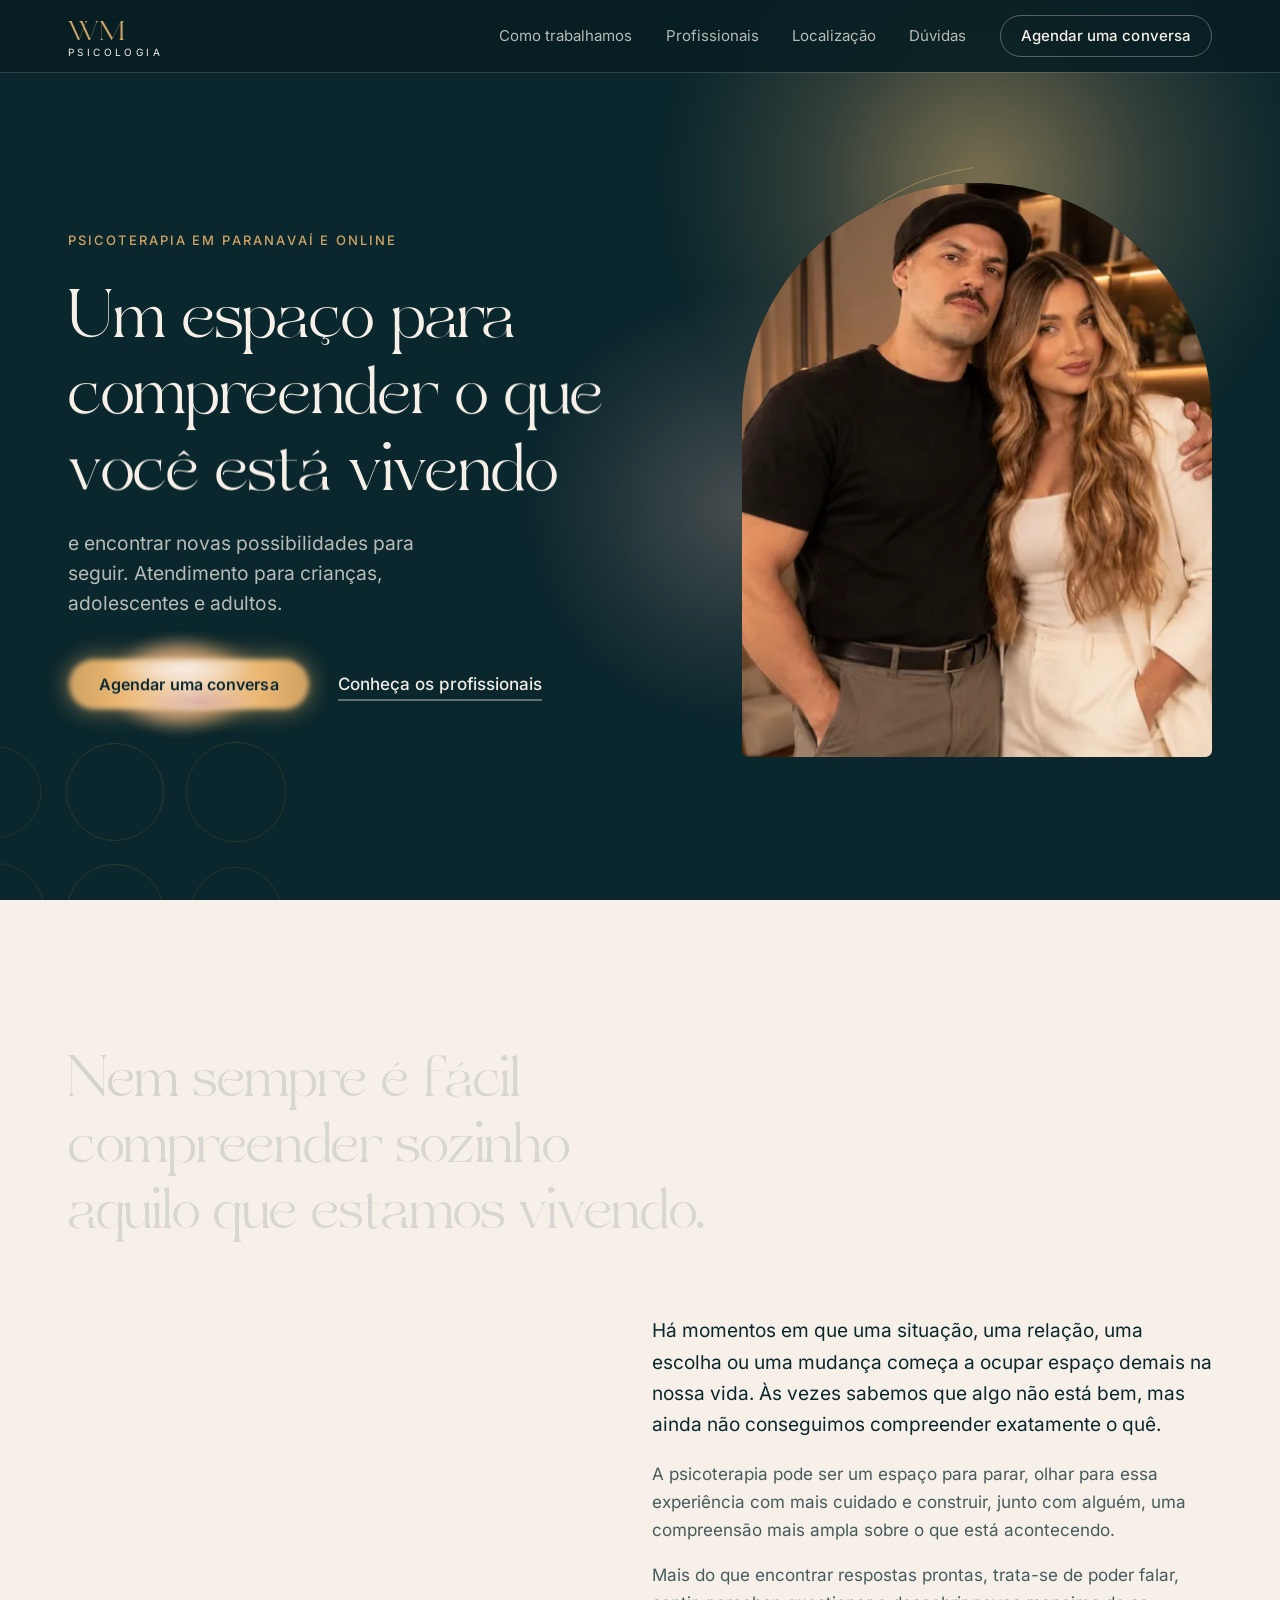
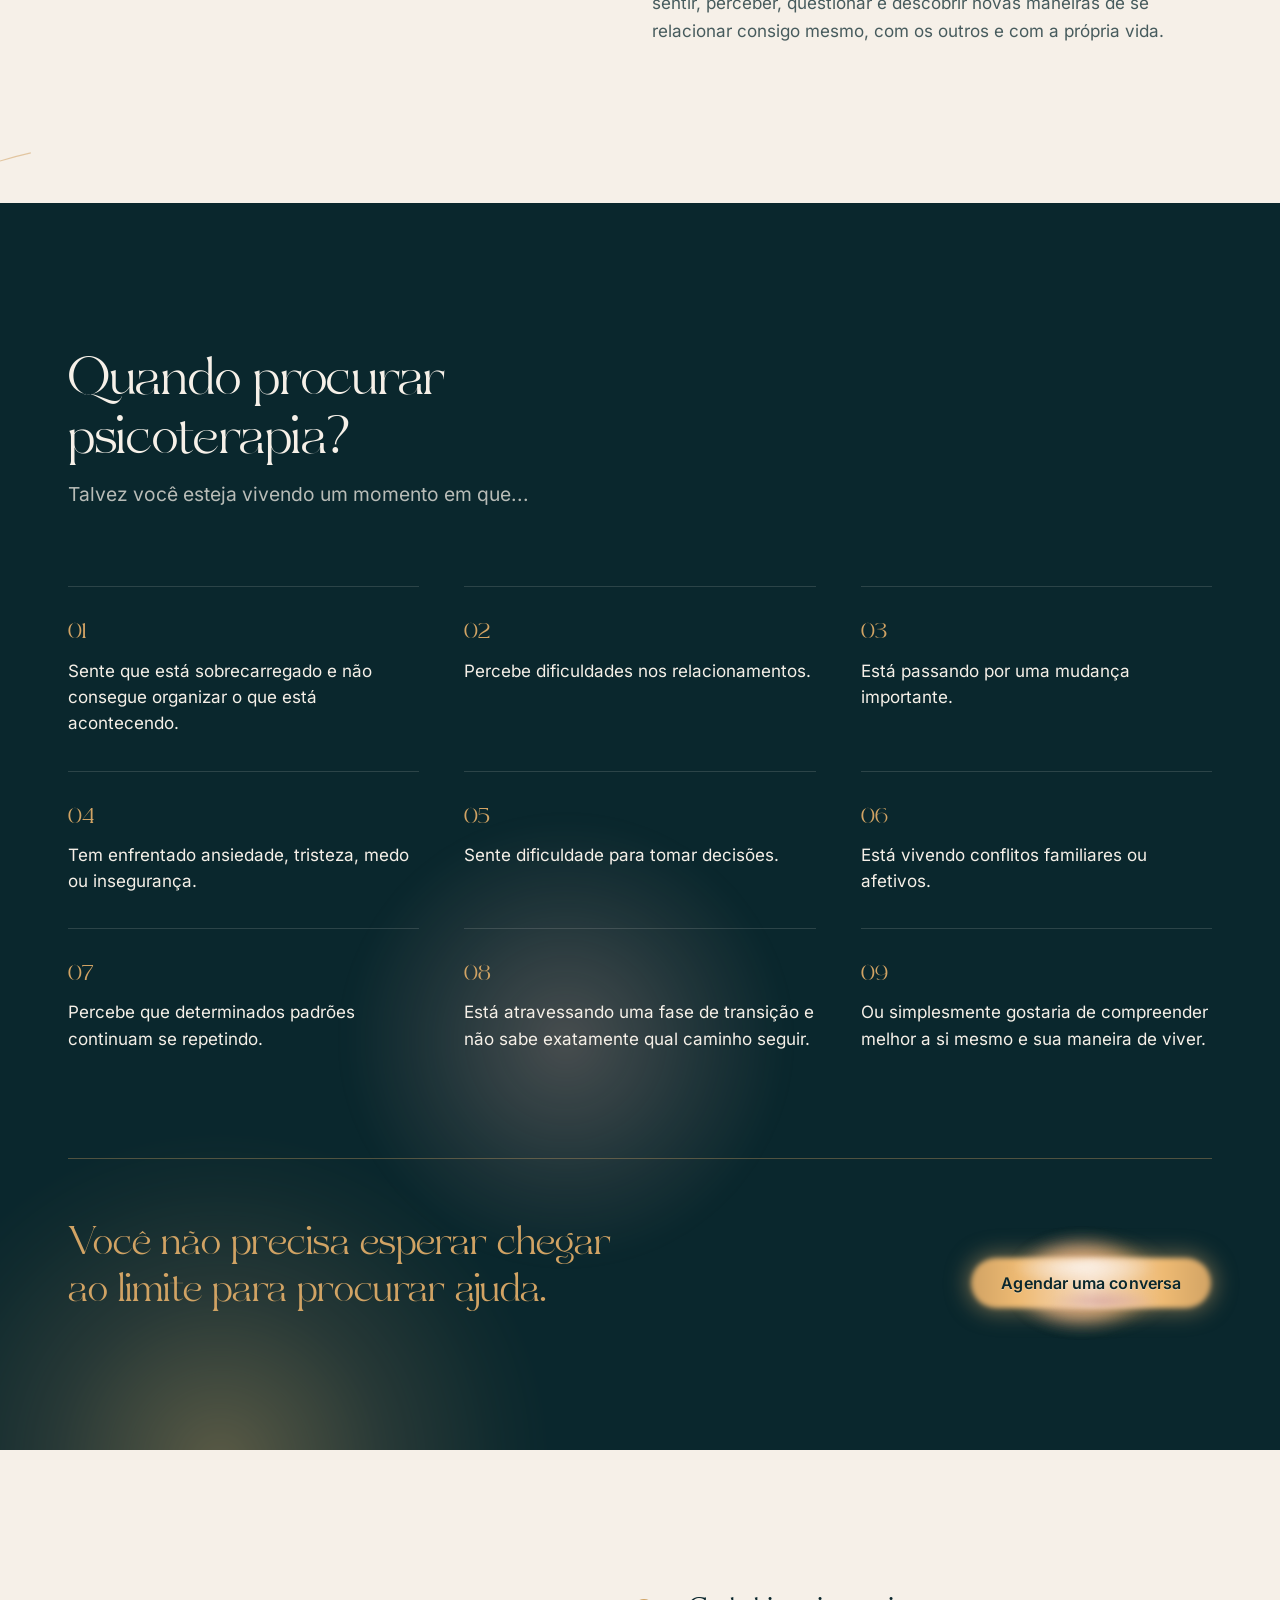
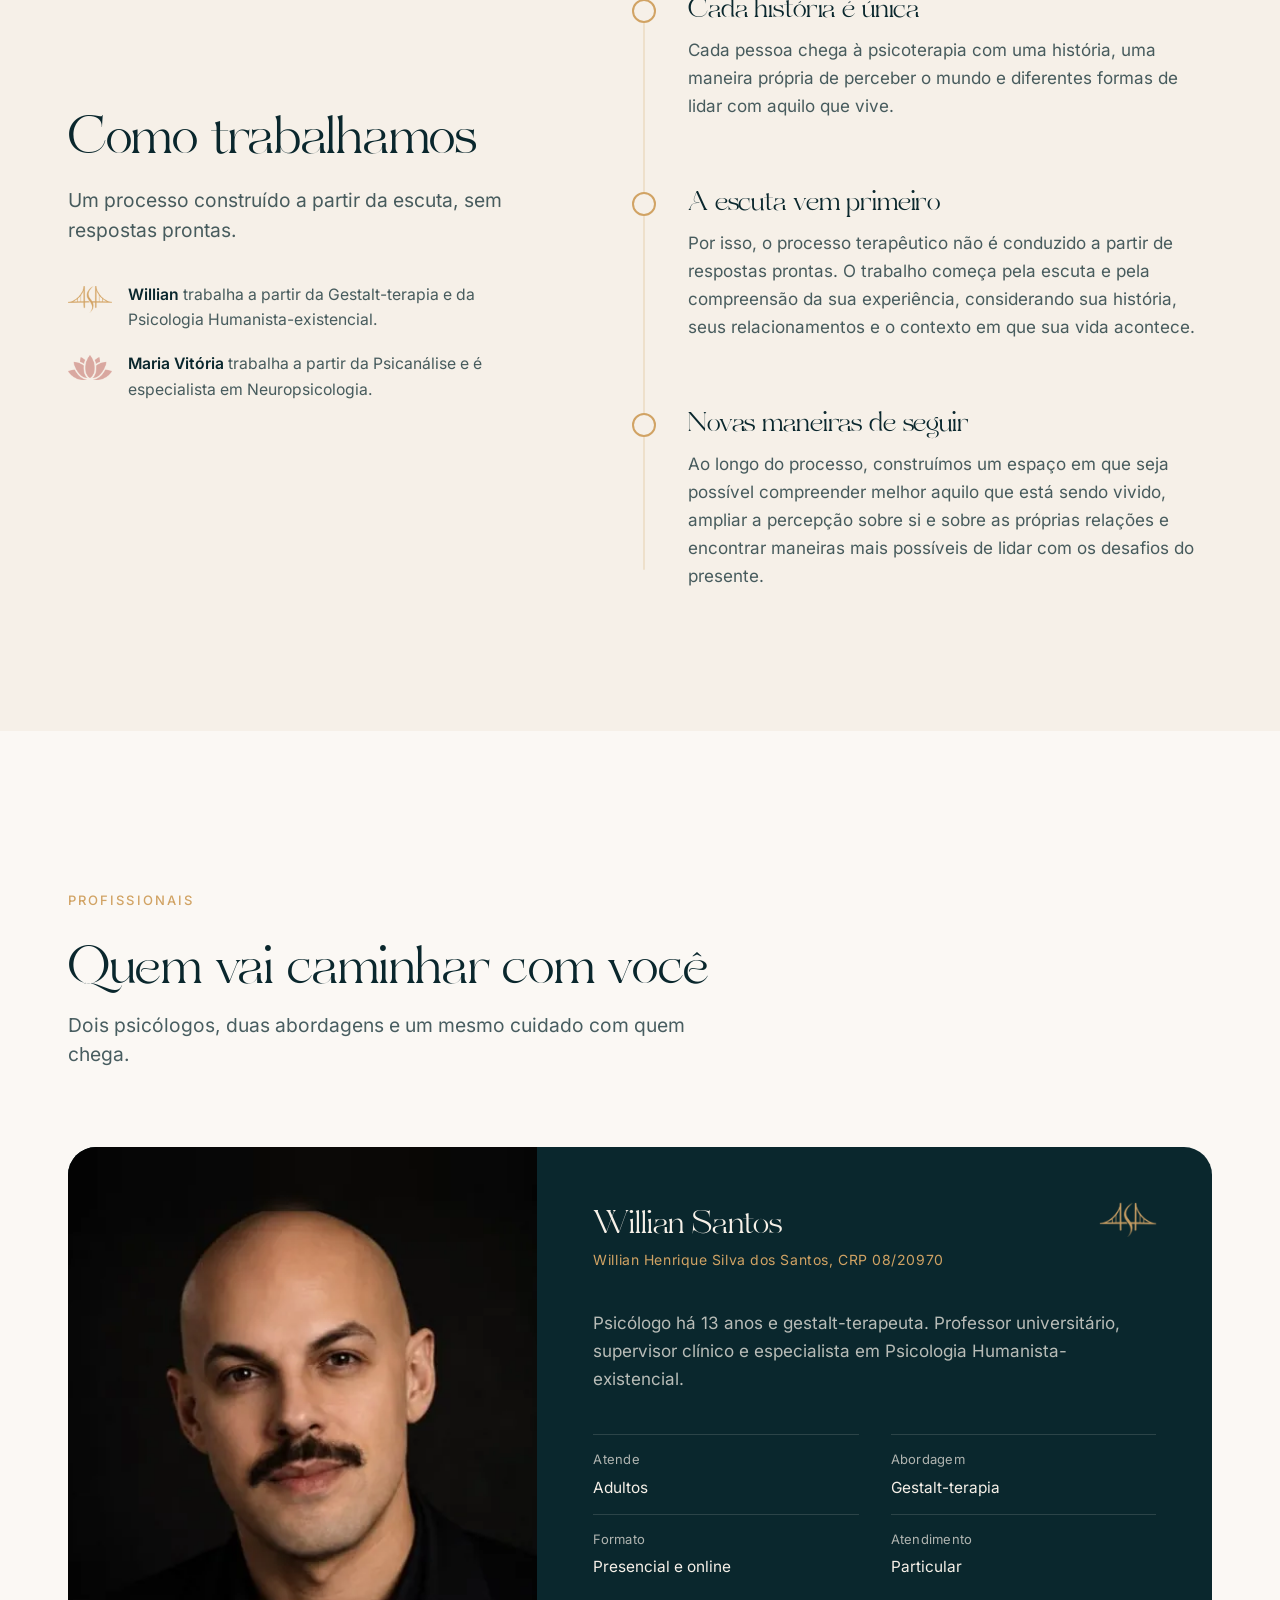
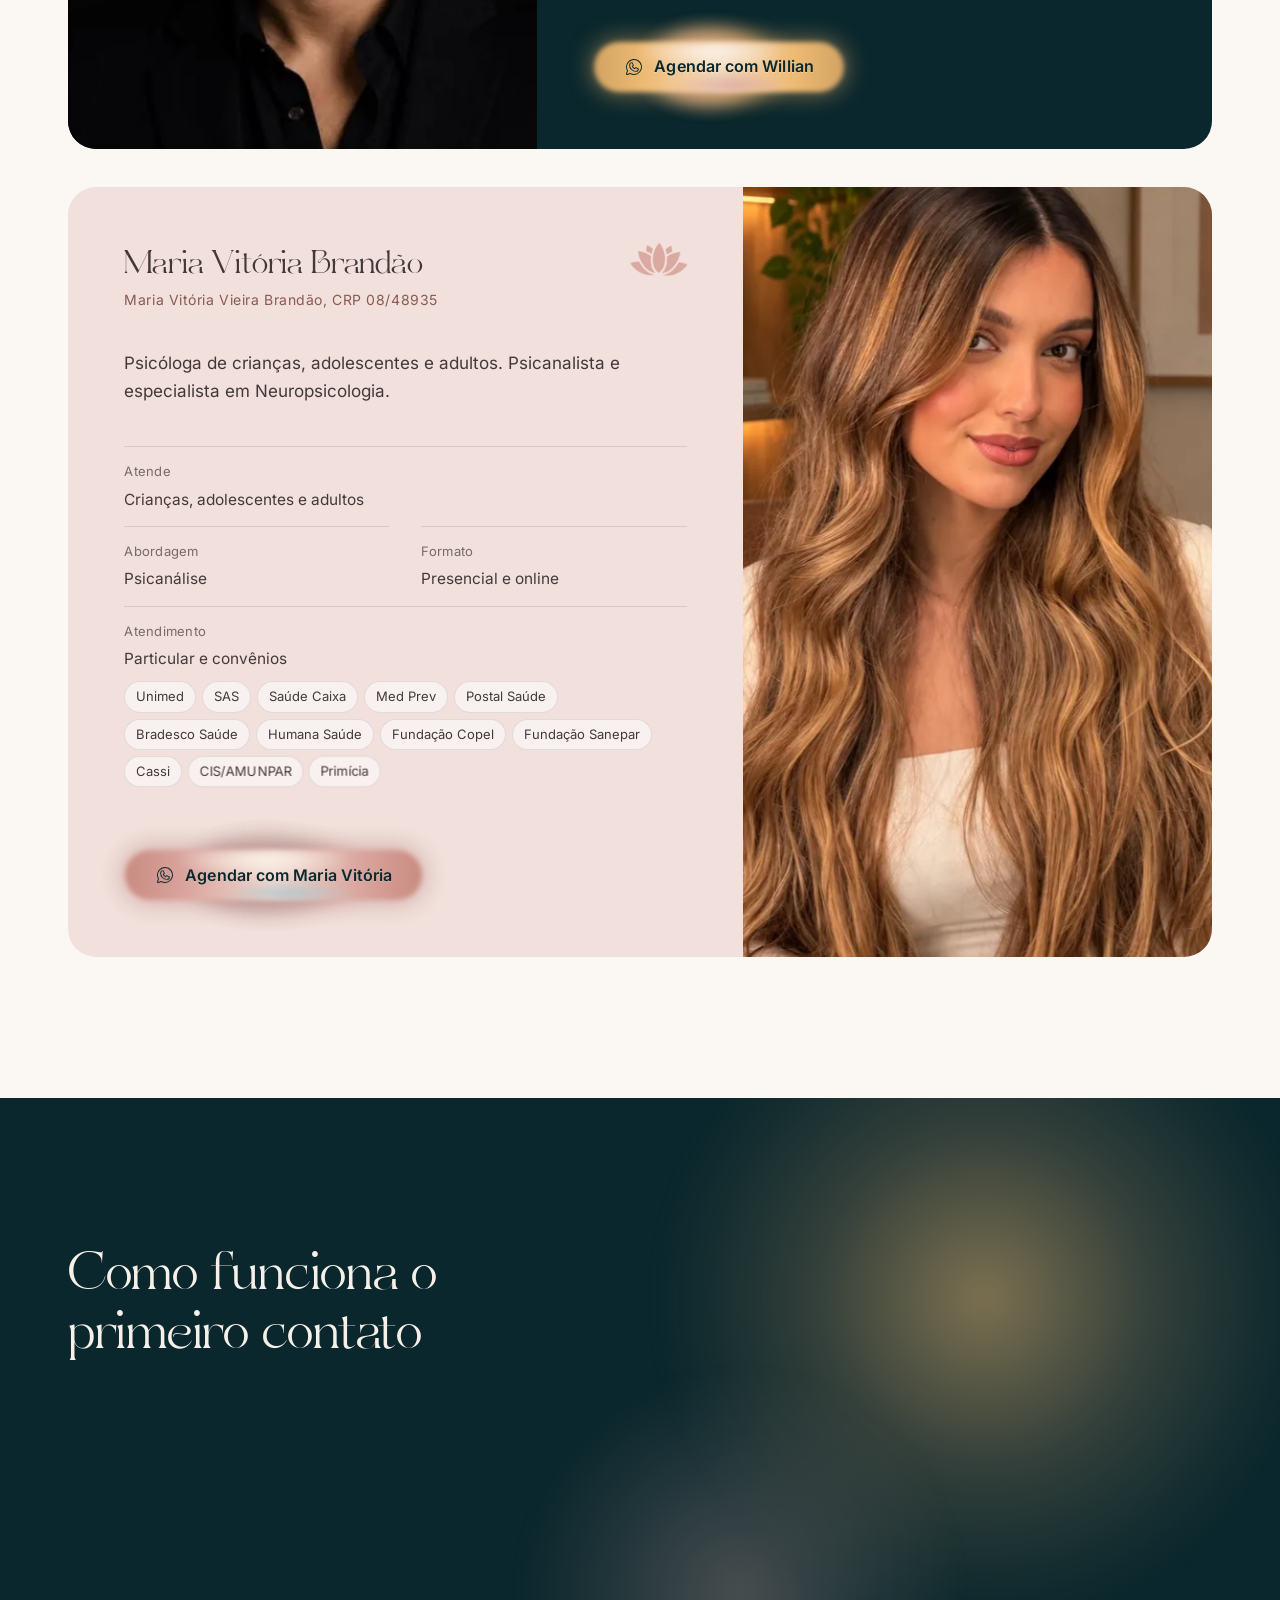
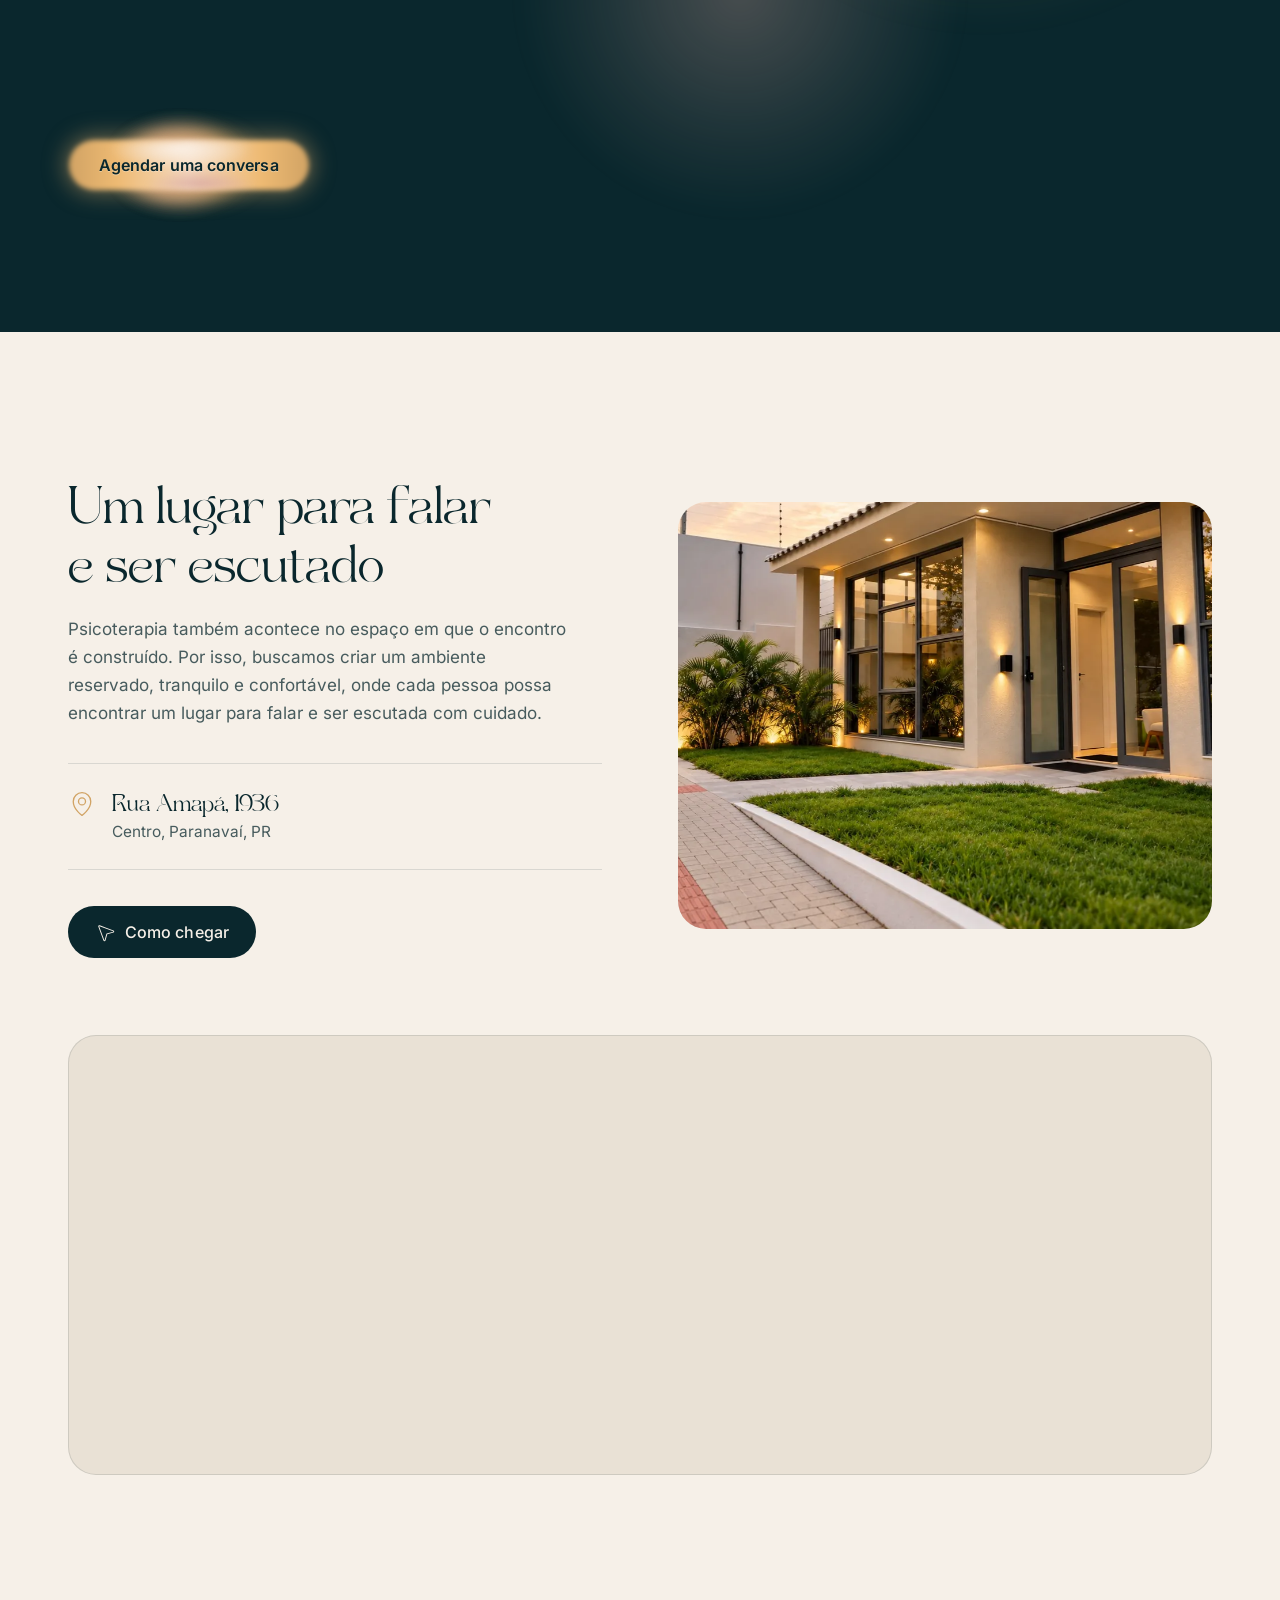
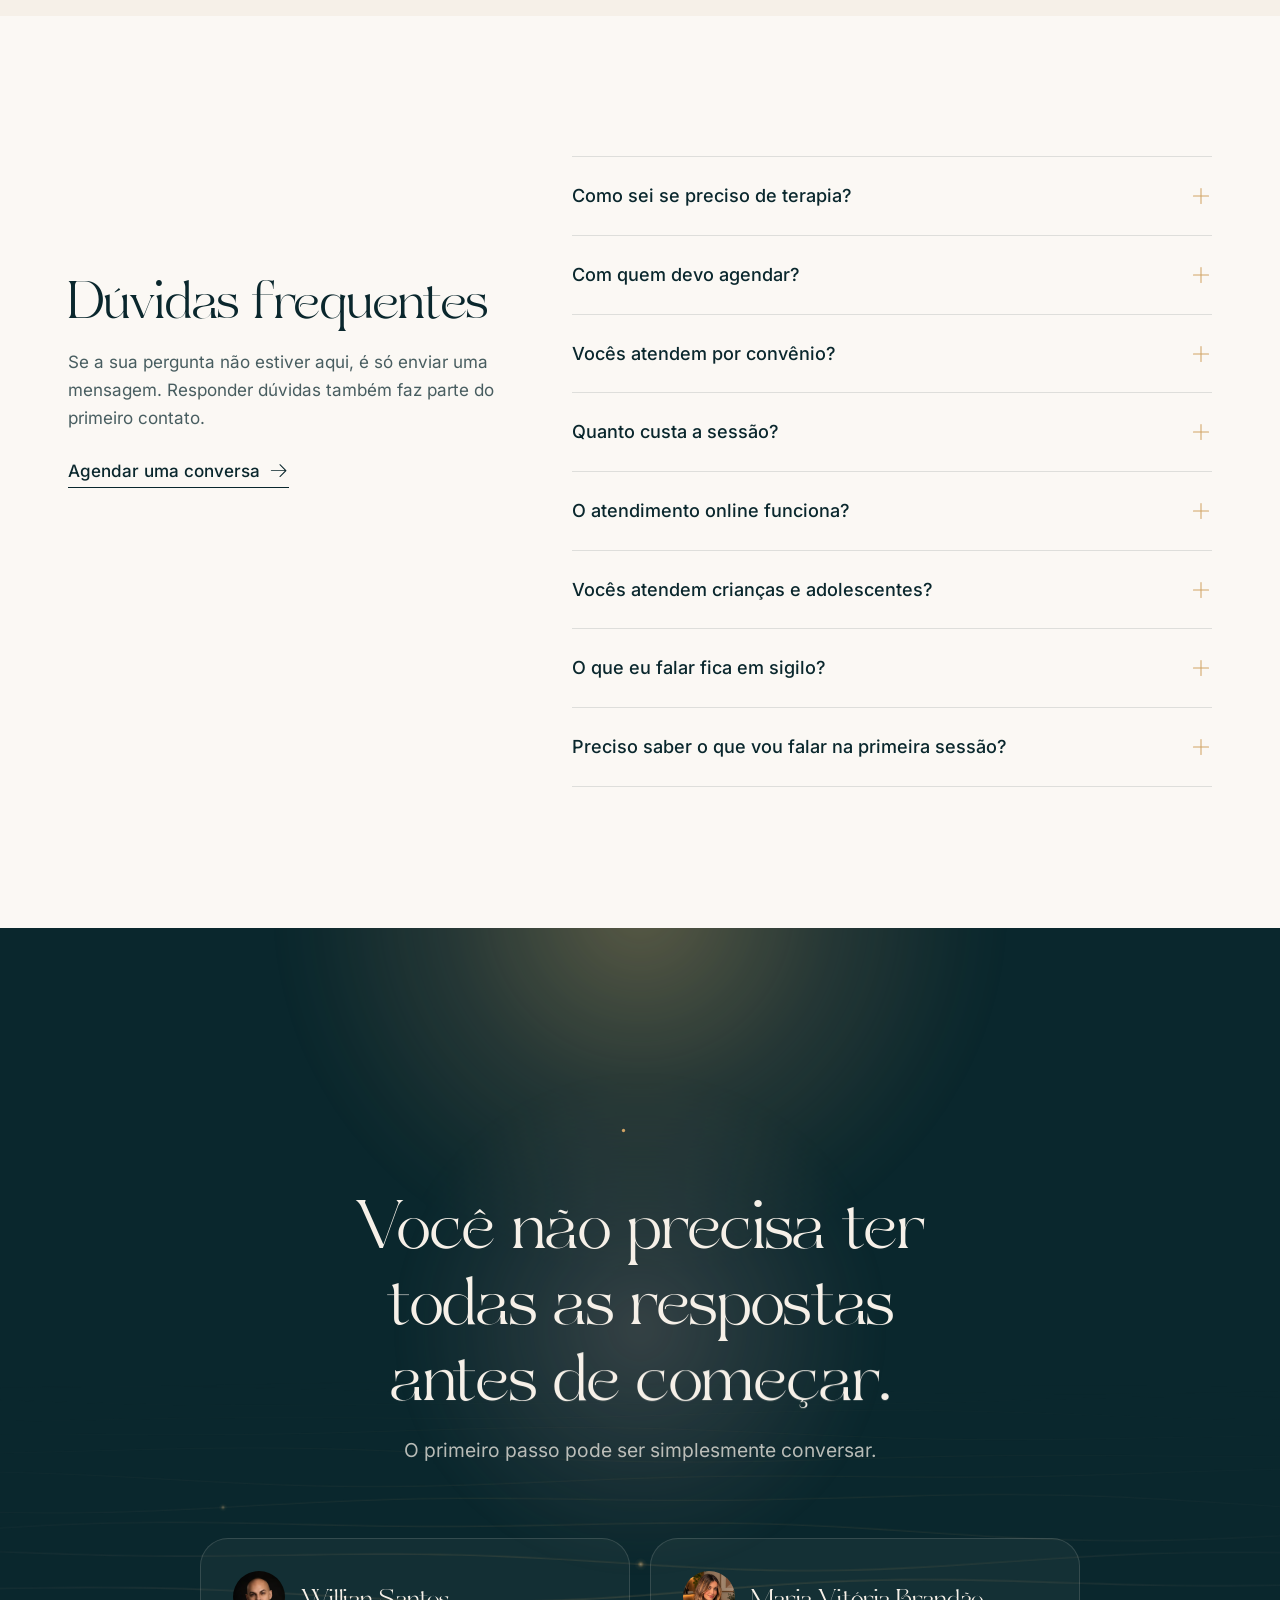
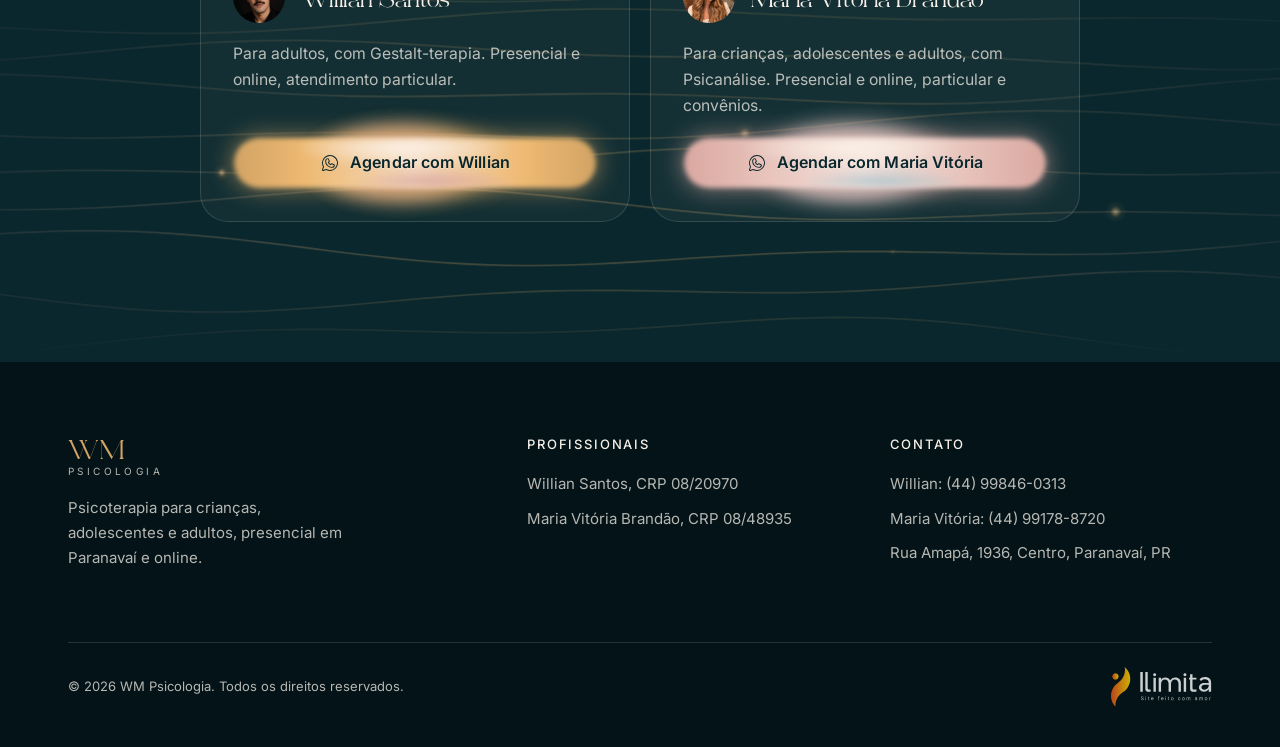
==== index.html @ f915434b "Rodapé: logo da Ilimita no lugar de "Todos os links" Leva para ilimita.com.br em nova aba.  Co-Autho" ====
<!doctype html>
<html lang="pt-BR">
<head>
  <meta charset="utf-8">
  <meta name="viewport" content="width=device-width, initial-scale=1, viewport-fit=cover">
  <title>WM Psicologia | Psicoterapia em Paranavaí e online</title>
  <meta name="description" content="Psicoterapia para crianças, adolescentes e adultos em Paranavaí (PR) e online, com Willian Santos e Maria Vitória Brandão. Agende uma conversa pelo WhatsApp.">
  <meta name="theme-color" content="#0a272d">
  <link rel="canonical" href="https://wmpsicologia.com.br/">

  <meta property="og:type" content="website">
  <meta property="og:locale" content="pt_BR">
  <meta property="og:site_name" content="WM Psicologia">
  <meta property="og:title" content="WM Psicologia | Psicoterapia em Paranavaí e online">
  <meta property="og:description" content="Um espaço para compreender o que você está vivendo e encontrar novas possibilidades para seguir.">
  <meta property="og:url" content="https://wmpsicologia.com.br/">
  <meta property="og:image" content="https://wmpsicologia.com.br/assets/img/og-image.jpg">
  <meta property="og:image:width" content="1200">
  <meta property="og:image:height" content="630">
  <meta name="twitter:card" content="summary_large_image">

  <link rel="icon" type="image/png" sizes="48x48" href="favicon-48.png">
  <link rel="apple-touch-icon" href="apple-touch-icon.png">
  <link rel="preload" href="assets/fonts/aleiakids.woff2" as="font" type="font/woff2" crossorigin>
  <link rel="preload" href="assets/fonts/inter-latin.woff2" as="font" type="font/woff2" crossorigin>
  <link rel="preload" href="assets/img/duo-arch.webp" as="image" type="image/webp" imagesrcset="assets/img/duo-arch-sm.webp 480w, assets/img/duo-arch.webp 770w" imagesizes="(max-width: 900px) 380px, 470px">
  <link rel="stylesheet" href="assets/css/style.css">

  <script type="application/ld+json">
  {
    "@context": "https://schema.org",
    "@type": "MedicalClinic",
    "name": "WM Psicologia",
    "url": "https://wmpsicologia.com.br/",
    "image": "https://wmpsicologia.com.br/assets/img/og-image.jpg",
    "description": "Psicoterapia para crianças, adolescentes e adultos, presencial em Paranavaí e online.",
    "medicalSpecialty": "Psychiatric",
    "address": {
      "@type": "PostalAddress",
      "streetAddress": "Rua Amapá, 1936",
      "addressLocality": "Paranavaí",
      "addressRegion": "PR",
      "addressCountry": "BR"
    },
    "employee": [
      { "@type": "Person", "name": "Willian Henrique Silva dos Santos", "jobTitle": "Psicólogo, CRP 08/20970", "telephone": "+55 44 99846-0313" },
      { "@type": "Person", "name": "Maria Vitória Vieira Brandão", "jobTitle": "Psicóloga, CRP 08/48935", "telephone": "+55 44 99178-8720" }
    ]
  }
  </script>
  <script>
    (function (d) {
      var h = d.documentElement;
      h.classList.add('js');
      if (window.matchMedia('(prefers-reduced-motion: reduce)').matches) return;
      h.classList.add('motion');
      try { if (!location.hash && !sessionStorage.getItem('wm-intro')) h.classList.add('intro'); } catch (e) { if (!location.hash) h.classList.add('intro'); }
      setTimeout(function () { if (!window.__wmMotion) h.classList.remove('motion', 'intro'); }, 4000);
    })(document);
  </script>
</head>
<body>
  <svg width="0" height="0" style="position:absolute" aria-hidden="true">
    <!-- Ícones: Phosphor Icons (light), licença MIT -->
    <symbol id="i-wa" viewBox="0 0 256 256"><path d="M186.68,146.63l-32-16a6,6,0,0,0-6,.38L133,141.46A42.49,42.49,0,0,1,114.54,123L125,107.33a6,6,0,0,0,.38-6l-16-32A6,6,0,0,0,104,66a38,38,0,0,0-38,38,86.1,86.1,0,0,0,86,86,38,38,0,0,0,38-38A6,6,0,0,0,186.68,146.63ZM152,178a74.09,74.09,0,0,1-74-74,26,26,0,0,1,22.42-25.75l12.66,25.32-10.39,15.58a6,6,0,0,0-.54,5.63,54.43,54.43,0,0,0,29.07,29.07,6,6,0,0,0,5.63-.54l15.58-10.39,25.32,12.66A26,26,0,0,1,152,178ZM128,26A102,102,0,0,0,38.35,176.69L26.73,211.56a14,14,0,0,0,17.71,17.71l34.87-11.62A102,102,0,1,0,128,26Zm0,192a90,90,0,0,1-45.06-12.08,6.09,6.09,0,0,0-3-.81,6.2,6.2,0,0,0-1.9.31L40.65,217.88a2,2,0,0,1-2.53-2.53L50.58,178a6,6,0,0,0-.5-4.91A90,90,0,1,1,128,218Z"/></symbol>
    <symbol id="i-pin" viewBox="0 0 256 256"><path d="M128,66a38,38,0,1,0,38,38A38,38,0,0,0,128,66Zm0,64a26,26,0,1,1,26-26A26,26,0,0,1,128,130Zm0-112a86.1,86.1,0,0,0-86,86c0,30.91,14.34,63.74,41.47,94.94a252.32,252.32,0,0,0,41.09,38,6,6,0,0,0,6.88,0,252.32,252.32,0,0,0,41.09-38c27.13-31.2,41.47-64,41.47-94.94A86.1,86.1,0,0,0,128,18Zm0,206.51C113,212.93,54,163.62,54,104a74,74,0,0,1,148,0C202,163.62,143,212.93,128,224.51Z"/></symbol>
    <symbol id="i-arrow" viewBox="0 0 256 256"><path d="M220.24,132.24l-72,72a6,6,0,0,1-8.48-8.48L201.51,134H40a6,6,0,0,1,0-12H201.51L139.76,60.24a6,6,0,0,1,8.48-8.48l72,72A6,6,0,0,1,220.24,132.24Z"/></symbol>
    <symbol id="i-arrow-ur" viewBox="0 0 256 256"><path d="M198,64V168a6,6,0,0,1-12,0V78.48L68.24,196.24a6,6,0,0,1-8.48-8.48L177.52,70H88a6,6,0,0,1,0-12H192A6,6,0,0,1,198,64Z"/></symbol>
    <symbol id="i-plus" viewBox="0 0 256 256"><path d="M222,128a6,6,0,0,1-6,6H134v82a6,6,0,0,1-12,0V134H40a6,6,0,0,1,0-12h82V40a6,6,0,0,1,12,0v82h82A6,6,0,0,1,222,128Z"/></symbol>
    <symbol id="i-nav" viewBox="0 0 256 256"><path d="M236.65,108.1,60.72,42.83l-.13,0A14,14,0,0,0,42.78,60.59s0,.09,0,.13L108.1,236.65A13.77,13.77,0,0,0,121.28,246h.26a13.8,13.8,0,0,0,13.14-9.88l0-.15,22.14-79.1L236,134.73l.15,0a14,14,0,0,0,.53-26.58Zm-4,15.1-82.26,23a6,6,0,0,0-4.16,4.16l-23,82.26a1.85,1.85,0,0,1-1.86,1.36,1.82,1.82,0,0,1-1.92-1.35.61.61,0,0,0,0-.12L54.11,56.62a2,2,0,0,1,2.51-2.51l175.91,65.26.12,0a2,2,0,0,1,0,3.79Z"/></symbol>
    <symbol id="i-globe" viewBox="0 0 256 256"><path d="M128,26A102,102,0,1,0,230,128,102.12,102.12,0,0,0,128,26Zm89.8,96H173.89c-1.54-40.77-18.48-68.23-30.43-82.67A90.19,90.19,0,0,1,217.8,122ZM128,215.83a110,110,0,0,1-15.19-19.45A128.37,128.37,0,0,1,94.13,134h67.74a128.37,128.37,0,0,1-18.68,62.38A110,110,0,0,1,128,215.83ZM94.13,122a128.37,128.37,0,0,1,18.68-62.38A110,110,0,0,1,128,40.17a110,110,0,0,1,15.19,19.45A128.37,128.37,0,0,1,161.87,122Zm18.41-82.67c-12,14.44-28.89,41.9-30.43,82.67H38.2A90.19,90.19,0,0,1,112.54,39.33ZM38.2,134H82.11c1.54,40.77,18.48,68.23,30.43,82.67A90.19,90.19,0,0,1,38.2,134Zm105.26,82.67c11.95-14.44,28.89-41.9,30.43-82.67H217.8A90.19,90.19,0,0,1,143.46,216.67Z"/></symbol>
    <symbol id="i-home" viewBox="0 0 256 256"><path d="M240,210H222V131.17l5.76,5.76a6,6,0,0,0,8.48-8.49L137.9,30.09a14,14,0,0,0-19.8,0L19.76,128.44a6,6,0,0,0,8.48,8.49L34,131.17V210H16a6,6,0,0,0,0,12H240a6,6,0,0,0,0-12ZM46,119.17l80.58-80.59a2,2,0,0,1,2.84,0L210,119.17V210H158V152a6,6,0,0,0-6-6H104a6,6,0,0,0-6,6v58H46ZM146,210H110V158h36Z"/></symbol>
    <symbol id="i-question" viewBox="0 0 256 256"><path d="M138,180a10,10,0,1,1-10-10A10,10,0,0,1,138,180ZM128,74c-21,0-38,15.25-38,34v4a6,6,0,0,0,12,0v-4c0-12.13,11.66-22,26-22s26,9.87,26,22-11.66,22-26,22a6,6,0,0,0-6,6v8a6,6,0,0,0,12,0v-2.42c18.11-2.58,32-16.66,32-33.58C166,89.25,149,74,128,74Zm102,54A102,102,0,1,1,128,26,102.12,102.12,0,0,1,230,128Zm-12,0a90,90,0,1,0-90,90A90.1,90.1,0,0,0,218,128Z"/></symbol>
  </svg>

  <div class="intro-screen" aria-hidden="true">
    <div class="intro-screen__inner">
      <svg class="bridge bridge--intro" viewBox="-12 -12 1024 638" fill="none" aria-hidden="true" focusable="false">
        <g class="bridge__towers"><path d="M368,488 L368,16"/><path d="M632,488 L632,16"/></g>
        <g class="bridge__deck"><path d="M478,362 L10,368"/><path d="M548,362 L990,368"/></g>
        <g class="bridge__cables"><path d="M362,30 C330,180 200,340 12,362"/><path d="M638,30 C670,180 800,340 988,362"/></g>
        <g class="bridge__hangers"><path d="M214,273 L214,364"/><path d="M284,199 L284,363"/><path d="M716,199 L716,363"/><path d="M786,273 L786,364"/></g>
        <path class="bridge__river" d="M572,6 C500,60 440,130 438,210 C436,290 530,345 560,410 C592,480 560,560 490,610"/>
      </svg>
      <p class="intro-screen__word"><span class="intro-screen__wm">WM</span><span class="intro-screen__sub">Psicologia</span></p>
    </div>
  </div>

  <a class="skip-link" href="#conteudo">Pular para o conteúdo</a>

  <header class="site-header is-solid" id="topo">
    <div class="container">
      <a class="brand" href="#inicio" aria-label="WM Psicologia, página inicial">
        <span class="brand__wm">WM</span>
        <span class="brand__sub">Psicologia</span>
      </a>
      <nav class="nav" aria-label="Principal">
        <a href="#abordagem">Como trabalhamos</a>
        <a href="#profissionais">Profissionais</a>
        <a href="#localizacao">Localização</a>
        <a href="#duvidas">Dúvidas</a>
        <a class="btn btn--ghost-dark" href="#agendar">Agendar uma conversa</a>
      </nav>
    </div>
    <span class="scroll-progress" aria-hidden="true"></span>
  </header>

  <main id="conteudo">

    <!-- 1. Hero -->
    <section class="hero" id="inicio" aria-labelledby="hero-title">
      <div class="glow" aria-hidden="true"></div>
      <canvas class="river" data-river aria-hidden="true"></canvas>
      <div class="rings" aria-hidden="true"><span></span><span></span><span></span><span></span><span></span><span></span></div>
      <div class="container hero__grid">
        <div>
          <p class="eyebrow reveal">Psicoterapia em Paranavaí e online</p>
          <h1 class="h-xl reveal" id="hero-title" style="--d:.08s">Um espaço para compreender o que você está vivendo</h1>
          <p class="hero__sub lead reveal" style="--d:.16s">e encontrar novas possibilidades para seguir. Atendimento para crianças, adolescentes e adultos.</p>
          <div class="hero__actions reveal" style="--d:.24s">
            <a class="btn btn--gold btn--aura aura--gold" data-magnetic href="#agendar"><span class="aura" aria-hidden="true"><i></i><i></i><i></i></span>Agendar uma conversa</a>
            <a class="text-link" href="#profissionais">Conheça os profissionais</a>
          </div>
        </div>
        <div class="hero__media reveal" style="--d:.2s">
          <svg class="arch-outline" aria-hidden="true" focusable="false"><path/></svg>
          <div class="arch">
            <img src="assets/img/duo-arch.webp"
                 srcset="assets/img/duo-arch-sm.webp 480w, assets/img/duo-arch.webp 770w"
                 sizes="(max-width: 900px) 380px, 470px"
                 width="770" height="940" fetchpriority="high"
                 alt="Willian Santos e Maria Vitória Brandão, psicólogos da WM Psicologia, lado a lado na clínica">
          </div>
        </div>
      </div>
    </section>

    <!-- 2. Ponte de empatia -->
    <section class="section is-sand" id="sobre" aria-labelledby="empatia-title">
      <div class="container">
        <h2 class="statement reveal" id="empatia-title">Nem sempre é fácil compreender sozinho <span class="soft">aquilo que estamos vivendo.</span></h2>
        <div class="empathy__body">
          <p class="reveal">Há momentos em que uma situação, uma relação, uma escolha ou uma mudança começa a ocupar espaço demais na nossa vida. Às vezes sabemos que algo não está bem, mas ainda não conseguimos compreender exatamente o quê.</p>
          <p class="reveal">A psicoterapia pode ser um espaço para parar, olhar para essa experiência com mais cuidado e construir, junto com alguém, uma compreensão mais ampla sobre o que está acontecendo.</p>
          <p class="reveal">Mais do que encontrar respostas prontas, trata-se de poder falar, sentir, perceber, questionar e descobrir novas maneiras de se relacionar consigo mesmo, com os outros e com a própria vida.</p>
        </div>
      </div>
      <svg class="flow-line" viewBox="0 0 1440 160" preserveAspectRatio="none" aria-hidden="true">
        <path class="flow-line__base" d="M0,118 C220,60 380,150 620,104 C860,58 1000,140 1220,92 C1320,70 1390,84 1440,96"/>
        <path class="flow-line__current" d="M0,118 C220,60 380,150 620,104 C860,58 1000,140 1220,92 C1320,70 1390,84 1440,96"/>
      </svg>
    </section>

    <!-- 3. Quando procurar psicoterapia -->
    <section class="section is-dark" id="quando" aria-labelledby="quando-title">
      <div class="glow glow--low" aria-hidden="true"></div>
      <div class="container">
        <div class="when__head">
          <h2 class="h-lg reveal" id="quando-title">Quando procurar psicoterapia?</h2>
          <p class="lead muted-dark reveal">Talvez você esteja vivendo um momento em que...</p>
        </div>
        <ol class="when__grid">
          <li class="reveal"><span class="when__bar" aria-hidden="true"></span><span class="when__text">Sente que está sobrecarregado e não consegue organizar o que está acontecendo.</span></li>
          <li class="reveal" style="--d:.06s"><span class="when__bar" aria-hidden="true"></span><span class="when__text">Percebe dificuldades nos relacionamentos.</span></li>
          <li class="reveal" style="--d:.12s"><span class="when__bar" aria-hidden="true"></span><span class="when__text">Está passando por uma mudança importante.</span></li>
          <li class="reveal"><span class="when__bar" aria-hidden="true"></span><span class="when__text">Tem enfrentado ansiedade, tristeza, medo ou insegurança.</span></li>
          <li class="reveal" style="--d:.06s"><span class="when__bar" aria-hidden="true"></span><span class="when__text">Sente dificuldade para tomar decisões.</span></li>
          <li class="reveal" style="--d:.12s"><span class="when__bar" aria-hidden="true"></span><span class="when__text">Está vivendo conflitos familiares ou afetivos.</span></li>
          <li class="reveal"><span class="when__bar" aria-hidden="true"></span><span class="when__text">Percebe que determinados padrões continuam se repetindo.</span></li>
          <li class="reveal" style="--d:.06s"><span class="when__bar" aria-hidden="true"></span><span class="when__text">Está atravessando uma fase de transição e não sabe exatamente qual caminho seguir.</span></li>
          <li class="reveal" style="--d:.12s"><span class="when__bar" aria-hidden="true"></span><span class="when__text">Ou simplesmente gostaria de compreender melhor a si mesmo e sua maneira de viver.</span></li>
        </ol>
        <div class="when__close reveal">
          <p>Você não precisa esperar chegar ao limite para procurar ajuda.</p>
          <a class="btn btn--gold btn--aura aura--gold" data-magnetic href="#agendar"><span class="aura" aria-hidden="true"><i></i><i></i><i></i></span>Agendar uma conversa</a>
        </div>
      </div>
    </section>

    <!-- 4. Como trabalhamos -->
    <section class="section is-sand" id="abordagem" aria-labelledby="abordagem-title">
      <div class="container approach__grid">
        <div class="approach__intro">
          <h2 class="h-lg reveal" id="abordagem-title">Como trabalhamos</h2>
          <p class="lead muted-light reveal">Um processo construído a partir da escuta, sem respostas prontas.</p>
          <div class="approach__lines">
            <div class="reveal">
              <img src="assets/img/ponte-dourada.png" width="261" height="160" alt="" loading="lazy">
              <p><strong>Willian</strong> trabalha a partir da Gestalt-terapia e da Psicologia Humanista-existencial.</p>
            </div>
            <div class="reveal" style="--d:.08s">
              <img src="assets/img/lotus-rose.png" width="280" height="160" alt="" loading="lazy">
              <p><strong>Maria Vitória</strong> trabalha a partir da Psicanálise e é especialista em Neuropsicologia.</p>
            </div>
          </div>
        </div>

        <div class="path" data-path>
          <div class="path__rail" aria-hidden="true"><span class="path__fill"></span></div>
          <div class="path__step reveal">
            <h3>Cada história é única</h3>
            <p>Cada pessoa chega à psicoterapia com uma história, uma maneira própria de perceber o mundo e diferentes formas de lidar com aquilo que vive.</p>
          </div>
          <div class="path__step reveal">
            <h3>A escuta vem primeiro</h3>
            <p>Por isso, o processo terapêutico não é conduzido a partir de respostas prontas. O trabalho começa pela escuta e pela compreensão da sua experiência, considerando sua história, seus relacionamentos e o contexto em que sua vida acontece.</p>
          </div>
          <div class="path__step reveal">
            <h3>Novas maneiras de seguir</h3>
            <p>Ao longo do processo, construímos um espaço em que seja possível compreender melhor aquilo que está sendo vivido, ampliar a percepção sobre si e sobre as próprias relações e encontrar maneiras mais possíveis de lidar com os desafios do presente.</p>
          </div>
        </div>
      </div>
    </section>

    <!-- 5. Profissionais -->
    <section class="section is-paper" id="profissionais" aria-labelledby="pros-title">
      <div class="container">
        <div class="pros__head">
          <p class="eyebrow reveal">Profissionais</p>
          <h2 class="h-lg reveal" id="pros-title">Quem vai caminhar com você</h2>
          <p class="lead muted-light reveal">Dois psicólogos, duas abordagens e um mesmo cuidado com quem chega.</p>
        </div>

        <div class="pros__grid">
          <article class="pro pro--will reveal" data-tilt aria-labelledby="will-name">
            <div class="pro__photo">
              <img src="assets/img/willian.webp" width="512" height="770" loading="lazy" alt="Retrato do psicólogo Willian Santos">
            </div>
            <div class="pro__body">
              <div class="pro__top">
                <div>
                  <h3 class="pro__name" id="will-name">Willian Santos</h3>
                  <p class="pro__crp">Willian Henrique Silva dos Santos, CRP 08/20970</p>
                </div>
                <img class="pro__symbol" src="assets/img/ponte-dourada.png" width="261" height="160" alt="" loading="lazy">
              </div>
              <p class="pro__bio">Psicólogo há 13 anos e gestalt-terapeuta. Professor universitário, supervisor clínico e especialista em Psicologia Humanista-existencial.</p>
              <dl class="pro__facts">
                <div><dt>Atende</dt><dd>Adultos</dd></div>
                <div><dt>Abordagem</dt><dd>Gestalt-terapia</dd></div>
                <div><dt>Formato</dt><dd>Presencial e online</dd></div>
                <div><dt>Atendimento</dt><dd>Particular</dd></div>
              </dl>
              <a class="btn btn--gold btn--aura aura--gold" href="https://wa.me/5544998460313?text=Ol%C3%A1%2C%20Willian%21%20Estou%20entrando%20em%20contato%20atrav%C3%A9s%20do%20site%20da%20WM%20Psicologia%20e%20gostaria%20de%20agendar%20uma%20conversa." target="_blank" rel="noopener"><span class="aura" aria-hidden="true"><i></i><i></i><i></i></span>
                <svg class="icon" aria-hidden="true"><use href="#i-wa"/></svg>Agendar com Willian
              </a>
            </div>
          </article>

          <article class="pro pro--mavi reveal" data-tilt style="--d:.1s" aria-labelledby="mavi-name">
            <div class="pro__photo">
              <img src="assets/img/mavi.webp" width="720" height="900" loading="lazy" alt="Retrato da psicóloga Maria Vitória Brandão">
            </div>
            <div class="pro__body">
              <div class="pro__top">
                <div>
                  <h3 class="pro__name" id="mavi-name">Maria Vitória Brandão</h3>
                  <p class="pro__crp">Maria Vitória Vieira Brandão, CRP 08/48935</p>
                </div>
                <img class="pro__symbol" src="assets/img/lotus-rose.png" width="280" height="160" alt="" loading="lazy">
              </div>
              <p class="pro__bio">Psicóloga de crianças, adolescentes e adultos. Psicanalista e especialista em Neuropsicologia.</p>
              <dl class="pro__facts">
                <div><dt>Atende</dt><dd>Crianças, adolescentes e adultos</dd></div>
                <div><dt>Abordagem</dt><dd>Psicanálise</dd></div>
                <div><dt>Formato</dt><dd>Presencial e online</dd></div>
                <div>
                  <dt>Atendimento</dt>
                  <dd>Particular e convênios
                    <ul class="plans" aria-label="Convênios aceitos">
                      <li>Unimed</li><li>SAS</li><li>Saúde Caixa</li><li>Med Prev</li><li>Postal Saúde</li><li>Bradesco Saúde</li><li>Humana Saúde</li><li>Fundação Copel</li><li>Fundação Sanepar</li><li>Cassi</li><li>CIS/AMUNPAR</li><li>Primícia</li>
                    </ul>
                  </dd>
                </div>
              </dl>
              <a class="btn btn--rose btn--aura aura--rose" href="https://wa.me/5544991788720?text=Ol%C3%A1%2C%20Maria%20Vit%C3%B3ria%21%20Estou%20entrando%20em%20contato%20atrav%C3%A9s%20do%20site%20da%20WM%20Psicologia%20e%20gostaria%20de%20agendar%20uma%20conversa." target="_blank" rel="noopener"><span class="aura" aria-hidden="true"><i></i><i></i><i></i></span>
                <svg class="icon" aria-hidden="true"><use href="#i-wa"/></svg>Agendar com Maria Vitória
              </a>
            </div>
          </article>
        </div>
      </div>
    </section>

    <!-- 6. Como funciona o primeiro contato -->
    <section class="section is-dark" id="primeiro-contato" aria-labelledby="contato-title">
      <div class="glow" aria-hidden="true"></div>
      <div class="container">
        <div class="steps__head">
          <h2 class="h-lg reveal" id="contato-title">Como funciona o primeiro contato</h2>
        </div>
        <div class="steps-wrap">
        <div class="steps__line" aria-hidden="true"><span class="steps__fill"></span><span class="steps__dot"></span></div>
        <ol class="steps">
          <li class="step reveal">
            <span class="step__num" aria-hidden="true">1</span>
            <h3>Escolha com quem falar</h3>
            <p>Toque no botão do profissional e envie uma mensagem pelo WhatsApp. Pode ser curta, do jeito que você conseguir.</p>
          </li>
          <li class="step reveal" style="--d:.1s">
            <span class="step__num" aria-hidden="true">2</span>
            <h3>Uma conversa inicial</h3>
            <p>Você tira suas dúvidas sobre o atendimento, escolhe entre presencial ou online e combina o melhor horário.</p>
          </li>
          <li class="step reveal" style="--d:.2s">
            <span class="step__num" aria-hidden="true">3</span>
            <h3>A primeira sessão</h3>
            <p>Um encontro para você contar, no seu tempo, o que te trouxe até aqui. Sem pressa e sem precisar ter tudo organizado.</p>
          </li>
        </ol>
        </div>
        <div class="steps__cta reveal">
          <a class="btn btn--gold btn--aura aura--gold" data-magnetic href="#agendar"><span class="aura" aria-hidden="true"><i></i><i></i><i></i></span>Agendar uma conversa</a>
        </div>
      </div>
    </section>

    <!-- 7. Localização -->
    <section class="section is-sand" id="localizacao" aria-labelledby="local-title">
      <div class="container">
        <div class="place__grid">
          <div class="place__text">
            <h2 class="h-lg reveal" id="local-title">Um lugar para falar e ser escutado</h2>
            <p class="reveal">Psicoterapia também acontece no espaço em que o encontro é construído. Por isso, buscamos criar um ambiente reservado, tranquilo e confortável, onde cada pessoa possa encontrar um lugar para falar e ser escutada com cuidado.</p>
            <div class="address reveal">
              <svg class="icon" aria-hidden="true"><use href="#i-pin"/></svg>
              <div>
                <strong>Rua Amapá, 1936</strong>
                <span>Centro, Paranavaí, PR</span>
              </div>
            </div>
            <div class="place__actions reveal">
              <a class="btn btn--ink" href="https://www.google.com/maps/dir/?api=1&amp;destination=Rua%20Amap%C3%A1%2C%201936%2C%20Centro%2C%20Paranava%C3%AD%20-%20PR" target="_blank" rel="noopener">
                <svg class="icon" aria-hidden="true"><use href="#i-nav"/></svg>Como chegar
              </a>
            </div>
          </div>
          <div class="place__photo reveal" style="--d:.1s">
            <img src="assets/img/clinica.webp" width="1000" height="801" loading="lazy" alt="Fachada da clínica WM Psicologia na Rua Amapá, em Paranavaí, ao entardecer">
          </div>
        </div>
        <div class="map reveal">
          <iframe title="Mapa da WM Psicologia, Rua Amapá, 1936, Centro, Paranavaí"
                  src="https://www.google.com/maps?q=Rua%20Amap%C3%A1%2C%201936%2C%20Centro%2C%20Paranava%C3%AD%20-%20PR&amp;output=embed"
                  loading="lazy" referrerpolicy="no-referrer-when-downgrade" allowfullscreen></iframe>
        </div>
      </div>
    </section>

    <!-- 8. FAQ -->
    <section class="section is-paper" id="duvidas" aria-labelledby="faq-title">
      <div class="container faq__grid">
        <div class="faq__intro">
          <h2 class="h-lg reveal" id="faq-title">Dúvidas frequentes</h2>
          <p class="reveal">Se a sua pergunta não estiver aqui, é só enviar uma mensagem. Responder dúvidas também faz parte do primeiro contato.</p>
          <a class="text-link reveal" href="#agendar">Agendar uma conversa <svg class="icon" aria-hidden="true"><use href="#i-arrow"/></svg></a>
        </div>
        <div class="faq">
          <details class="reveal">
            <summary>Como sei se preciso de terapia?<svg class="icon" aria-hidden="true"><use href="#i-plus"/></svg></summary>
            <div class="faq__answer"><p>Não é preciso estar em crise para começar. Se algo tem ocupado espaço demais na sua vida, ou se você simplesmente quer se compreender melhor, isso já é um bom motivo para conversar.</p></div>
          </details>
          <details class="reveal">
            <summary>Com quem devo agendar?<svg class="icon" aria-hidden="true"><use href="#i-plus"/></svg></summary>
            <div class="faq__answer"><p>Willian atende adultos, a partir da Gestalt-terapia. Maria Vitória atende crianças, adolescentes e adultos, a partir da Psicanálise. Se ainda tiver dúvida, envie uma mensagem para qualquer um dos dois e conte um pouco do que está buscando.</p></div>
          </details>
          <details class="reveal">
            <summary>Vocês atendem por convênio?<svg class="icon" aria-hidden="true"><use href="#i-plus"/></svg></summary>
            <div class="faq__answer"><p>Maria Vitória atende particular e pelos convênios Unimed, SAS, Saúde Caixa, Med Prev, Postal Saúde, Bradesco Saúde, Humana Saúde, Fundação Copel, Fundação Sanepar, Cassi, CIS/AMUNPAR e Primícia. Willian atende somente particular. Para confirmar a cobertura do seu plano, fale diretamente pelo WhatsApp.</p></div>
          </details>
          <details class="reveal">
            <summary>Quanto custa a sessão?<svg class="icon" aria-hidden="true"><use href="#i-plus"/></svg></summary>
            <div class="faq__answer"><p>Os valores e a frequência das sessões são informados diretamente na conversa pelo WhatsApp, junto com os horários disponíveis.</p></div>
          </details>
          <details class="reveal">
            <summary>O atendimento online funciona?<svg class="icon" aria-hidden="true"><use href="#i-plus"/></svg></summary>
            <div class="faq__answer"><p>Sim. A psicoterapia online é regulamentada pelo Conselho Federal de Psicologia e segue os mesmos princípios de cuidado e sigilo do atendimento presencial. Você só precisa de um lugar reservado e de uma conexão estável.</p></div>
          </details>
          <details class="reveal">
            <summary>Vocês atendem crianças e adolescentes?<svg class="icon" aria-hidden="true"><use href="#i-plus"/></svg></summary>
            <div class="faq__answer"><p>Sim, com a Maria Vitória. Nesse caso, o primeiro contato é feito pelos pais ou responsáveis.</p></div>
          </details>
          <details class="reveal">
            <summary>O que eu falar fica em sigilo?<svg class="icon" aria-hidden="true"><use href="#i-plus"/></svg></summary>
            <div class="faq__answer"><p>Sim. O sigilo é um dever previsto no Código de Ética Profissional do Psicólogo. O que é conversado em sessão fica entre você e o profissional.</p></div>
          </details>
          <details class="reveal">
            <summary>Preciso saber o que vou falar na primeira sessão?<svg class="icon" aria-hidden="true"><use href="#i-plus"/></svg></summary>
            <div class="faq__answer"><p>Não. Você não precisa chegar com tudo organizado. A primeira sessão é justamente o espaço para começar a conversar, no seu ritmo.</p></div>
          </details>
        </div>
      </div>
    </section>

    <!-- 9. CTA final -->
    <section class="section is-dark final" id="agendar" aria-labelledby="final-title">
      <div class="glow glow--center" aria-hidden="true"></div>
      <canvas class="river river--final" data-river aria-hidden="true"></canvas>
      <div class="container">
        <svg class="bridge bridge--final" viewBox="-12 -12 1024 638" fill="none" aria-hidden="true" focusable="false">
        <g class="bridge__towers"><path d="M368,488 L368,16"/><path d="M632,488 L632,16"/></g>
        <g class="bridge__deck"><path d="M478,362 L10,368"/><path d="M548,362 L990,368"/></g>
        <g class="bridge__cables"><path d="M362,30 C330,180 200,340 12,362"/><path d="M638,30 C670,180 800,340 988,362"/></g>
        <g class="bridge__hangers"><path d="M214,273 L214,364"/><path d="M284,199 L284,363"/><path d="M716,199 L716,363"/><path d="M786,273 L786,364"/></g>
        <path class="bridge__river" d="M572,6 C500,60 440,130 438,210 C436,290 530,345 560,410 C592,480 560,560 490,610"/>
      </svg>
        <h2 class="h-xl reveal" id="final-title">Você não precisa ter todas as respostas antes de começar.</h2>
        <p class="final__sub lead reveal">O primeiro passo pode ser simplesmente conversar.</p>
        <div class="choices">
          <div class="choice reveal">
            <div class="choice__head">
              <img src="assets/img/willian.webp" width="52" height="52" alt="" loading="lazy">
              <h3>Willian Santos</h3>
            </div>
            <p>Para adultos, com Gestalt-terapia. Presencial e online, atendimento particular.</p>
            <a class="btn btn--gold btn--aura aura--gold" href="https://wa.me/5544998460313?text=Ol%C3%A1%2C%20Willian%21%20Estou%20entrando%20em%20contato%20atrav%C3%A9s%20do%20site%20da%20WM%20Psicologia%20e%20gostaria%20de%20agendar%20uma%20conversa." target="_blank" rel="noopener"><span class="aura" aria-hidden="true"><i></i><i></i><i></i></span>
              <svg class="icon" aria-hidden="true"><use href="#i-wa"/></svg>Agendar com Willian
            </a>
          </div>
          <div class="choice reveal" style="--d:.1s">
            <div class="choice__head">
              <img src="assets/img/mavi.webp" width="52" height="52" alt="" loading="lazy">
              <h3>Maria Vitória Brandão</h3>
            </div>
            <p>Para crianças, adolescentes e adultos, com Psicanálise. Presencial e online, particular e convênios.</p>
            <a class="btn btn--rose btn--aura aura--rose" href="https://wa.me/5544991788720?text=Ol%C3%A1%2C%20Maria%20Vit%C3%B3ria%21%20Estou%20entrando%20em%20contato%20atrav%C3%A9s%20do%20site%20da%20WM%20Psicologia%20e%20gostaria%20de%20agendar%20uma%20conversa." target="_blank" rel="noopener"><span class="aura" aria-hidden="true"><i></i><i></i><i></i></span>
              <svg class="icon" aria-hidden="true"><use href="#i-wa"/></svg>Agendar com Maria Vitória
            </a>
          </div>
        </div>
      </div>
    </section>
  </main>

  <footer class="site-footer">
    <div class="container">
      <div class="footer__grid">
        <div>
          <a class="brand" href="#inicio" aria-label="WM Psicologia, página inicial">
            <span class="brand__wm">WM</span>
            <span class="brand__sub">Psicologia</span>
          </a>
          <p class="footer__tag">Psicoterapia para crianças, adolescentes e adultos, presencial em Paranavaí e online.</p>
        </div>
        <div>
          <h4>Profissionais</h4>
          <ul>
            <li>Willian Santos, CRP 08/20970</li>
            <li>Maria Vitória Brandão, CRP 08/48935</li>
          </ul>
        </div>
        <div>
          <h4>Contato</h4>
          <ul>
            <li><a href="https://wa.me/5544998460313?text=Ol%C3%A1%2C%20Willian%21%20Estou%20entrando%20em%20contato%20atrav%C3%A9s%20do%20site%20da%20WM%20Psicologia%20e%20gostaria%20de%20agendar%20uma%20conversa." target="_blank" rel="noopener">Willian: (44) 99846-0313</a></li>
            <li><a href="https://wa.me/5544991788720?text=Ol%C3%A1%2C%20Maria%20Vit%C3%B3ria%21%20Estou%20entrando%20em%20contato%20atrav%C3%A9s%20do%20site%20da%20WM%20Psicologia%20e%20gostaria%20de%20agendar%20uma%20conversa." target="_blank" rel="noopener">Maria Vitória: (44) 99178-8720</a></li>
            <li><a href="https://www.google.com/maps/search/?api=1&amp;query=Rua%20Amap%C3%A1%2C%201936%2C%20Centro%2C%20Paranava%C3%AD%20-%20PR" target="_blank" rel="noopener">Rua Amapá, 1936, Centro, Paranavaí, PR</a></li>
          </ul>
        </div>
      </div>
      <div class="footer__bottom">
        <span>&copy; <span data-year>2026</span> WM Psicologia. Todos os direitos reservados.</span>
        <a class="footer__credit" href="https://ilimita.com.br/" target="_blank" rel="noopener" aria-label="Site feito pela Ilimita"><img src="assets/img/ilimita.svg" width="240" height="95" alt="Ilimita" loading="lazy"></a>
      </div>
    </div>
  </footer>


  <script src="assets/js/vendor/gsap.min.js" defer></script>
  <script src="assets/js/vendor/ScrollTrigger.min.js" defer></script>
  <script src="assets/js/vendor/SplitText.min.js" defer></script>
  <script src="assets/js/vendor/DrawSVGPlugin.min.js" defer></script>
  <script src="assets/js/vendor/MotionPathPlugin.min.js" defer></script>
  <script src="assets/js/vendor/CustomEase.min.js" defer></script>
  <script src="assets/js/vendor/lenis.min.js" defer></script>
  <script src="assets/js/river.js" defer></script>
  <script src="assets/js/main.js" defer></script>
</body>
</html>
---- assets/css/style.css ----
/* =========================================================
   WM Psicologia
   Mesclagem de marcas: Willian Santos (azul profundo + dourado)
   e Maria Vitória Brandão (areia + rosé).
   ========================================================= */

@font-face {
  font-family: "Aleiakids";
  src: url("../fonts/aleiakids.woff2") format("woff2");
  font-weight: 400;
  font-style: normal;
  font-display: swap;
}
@font-face {
  font-family: "Inter";
  src: url("../fonts/inter-latin.woff2") format("woff2");
  font-weight: 100 900;
  font-style: normal;
  font-display: swap;
  unicode-range: U+0000-00FF, U+0131, U+0152-0153, U+02BB-02BC, U+02C6, U+02DA, U+02DC, U+0304, U+0308, U+0329, U+2000-206F, U+20AC, U+2122, U+2191, U+2193, U+2212, U+2215, U+FEFF, U+FFFD;
}
@font-face {
  font-family: "Inter";
  src: url("../fonts/inter-latin-ext.woff2") format("woff2");
  font-weight: 100 900;
  font-style: normal;
  font-display: swap;
  unicode-range: U+0100-02BA, U+02BD-02C5, U+02C7-02CC, U+02CE-02D7, U+02DD-02FF, U+0304, U+0308, U+0329, U+1D00-1DBF, U+1E00-1E9F, U+1EF2-1EFF, U+2020, U+20A0-20AB, U+20AD-20C0, U+2113, U+2C60-2C7F, U+A720-A7FF;
}

:root {
  /* Willian Santos */
  --ink: #0a272d;
  --ink-950: #031317;
  --ink-900: #071e23;
  --ink-800: #133a42;
  --ink-700: #1c4e58;
  --gold: #d1a364;
  --gold-200: #eeba73;
  --gold-50: #faefe4;
  /* Maria Vitória Brandão */
  --sand: #f6f0e8;
  --paper: #fbf8f4;
  --rose: #d9a8a0;
  --rose-soft: #f1e0db;
  --tinta: #43393a;

  --on-dark: #f6f0e8;
  --on-dark-muted: rgba(246, 240, 232, 0.74);
  --on-dark-faint: rgba(246, 240, 232, 0.14);
  --on-light: #0a272d;
  --on-light-muted: rgba(10, 39, 45, 0.74);
  --on-light-faint: rgba(10, 39, 45, 0.12);

  --serif: "Aleiakids", "Cormorant Garamond", Georgia, serif;
  --sans: "Inter", system-ui, -apple-system, "Segoe UI", Roboto, sans-serif;

  --radius: 20px;
  --radius-lg: 28px;
  --pill: 999px;
  --container: 1240px;
  --gutter: clamp(20px, 4vw, 48px);
  --section-y: clamp(88px, 11vw, 152px);
  --header-h: 72px;
  --ease: cubic-bezier(0.16, 1, 0.3, 1);
}

*, *::before, *::after { box-sizing: border-box; }
html { -webkit-text-size-adjust: 100%; scroll-behavior: smooth; scroll-padding-top: calc(var(--header-h) + 16px); }
body {
  margin: 0;
  font-family: var(--sans);
  font-size: 1.0625rem;
  line-height: 1.65;
  color: var(--on-light);
  background: var(--sand);
  -webkit-font-smoothing: antialiased;
  text-rendering: optimizeLegibility;
}
img { display: block; max-width: 100%; height: auto; }
a { color: inherit; }
p { margin: 0 0 1em; }
h1, h2, h3 { font-family: var(--serif); font-weight: 400; line-height: 1.1; letter-spacing: -0.005em; margin: 0; text-wrap: balance; }
ul, ol { margin: 0; padding: 0; list-style: none; }
button { font: inherit; }
:focus-visible { outline: 2px solid var(--gold); outline-offset: 3px; border-radius: 6px; }

.sr-only { position: absolute; width: 1px; height: 1px; padding: 0; margin: -1px; overflow: hidden; clip: rect(0 0 0 0); white-space: nowrap; border: 0; }
.skip-link { position: absolute; left: 16px; top: -60px; z-index: 100; background: var(--gold); color: var(--ink); padding: 10px 16px; border-radius: var(--pill); font-weight: 600; text-decoration: none; }
.skip-link:focus { top: 12px; }

.container { width: 100%; max-width: var(--container); margin: 0 auto; padding: 0 var(--gutter); }
.section { position: relative; padding: var(--section-y) 0; overflow: hidden; }
.is-dark { background: var(--ink); color: var(--on-dark); }
.is-sand { background: var(--sand); }
.is-paper { background: var(--paper); }

.icon { width: 1.25em; height: 1.25em; flex: none; fill: currentColor; }

/* Warm glow inspired by the references, recoloured to the brand gold and rosé */
.glow { position: absolute; inset: 0; pointer-events: none; z-index: 0; }
.glow::before, .glow::after { content: ""; position: absolute; border-radius: 50%; filter: blur(10px); }
.glow::before {
  width: min(900px, 110vw); aspect-ratio: 1; right: -12%; top: -30%;
  background: radial-gradient(closest-side, rgba(238, 186, 115, 0.5), rgba(214, 160, 110, 0.2) 38%, rgba(209, 163, 100, 0.05) 62%, transparent 74%);
}
.glow::after {
  width: min(620px, 90vw); aspect-ratio: 1; right: 18%; top: 22%;
  background: radial-gradient(closest-side, rgba(217, 168, 160, 0.3), rgba(217, 168, 160, 0.08) 50%, transparent 72%);
}
.glow--low::before { top: auto; bottom: -55%; right: auto; left: -18%; opacity: 0.7; }
.glow--low::after { top: auto; bottom: -10%; right: auto; left: 20%; }
.glow--center::before { right: 50%; transform: translateX(50%); top: -40%; }
.glow--center::after { right: 50%; transform: translateX(50%); top: 10%; }
.section > .container, .hero > .container { position: relative; z-index: 1; }

/* Thin outline circles, echoing ref1 */
.rings { position: absolute; pointer-events: none; z-index: 0; display: grid; grid-template-columns: repeat(3, 1fr); gap: 18px; }
.rings span { width: clamp(64px, 8vw, 104px); aspect-ratio: 1; border-radius: 50%; border: 1px solid rgba(209, 163, 100, 0.18); }

/* ---------- Typography helpers ---------- */
.eyebrow { font-size: 0.8125rem; letter-spacing: 0.16em; text-transform: uppercase; font-weight: 500; color: var(--gold); margin: 0 0 22px; }
.h-xl { font-size: clamp(2.5rem, 5.4vw, 4.5rem); }
.h-lg { font-size: clamp(2.125rem, 4.2vw, 3.5rem); }
.h-md { font-size: clamp(1.625rem, 2.6vw, 2.25rem); }
.lead { font-size: clamp(1.125rem, 1.5vw, 1.3125rem); line-height: 1.55; }
.muted-dark { color: var(--on-dark-muted); }
.muted-light { color: var(--on-light-muted); }
.accent { color: var(--gold); }

/* ---------- Buttons ---------- */
.btn {
  display: inline-flex; align-items: center; justify-content: center; gap: 10px;
  min-height: 52px; padding: 0 26px; border-radius: var(--pill);
  font-weight: 500; font-size: 1rem; letter-spacing: 0.005em; text-decoration: none; white-space: nowrap;
  border: 1px solid transparent; cursor: pointer;
  transition: transform 0.35s var(--ease), background-color 0.35s var(--ease), color 0.35s var(--ease), border-color 0.35s var(--ease), box-shadow 0.35s var(--ease);
}
.btn:active { transform: translateY(1px) scale(0.99); }
.btn .icon { width: 1.25em; height: 1.25em; }
.btn--gold { background: var(--gold); color: var(--ink); }
.btn--gold:hover { background: var(--gold-200); box-shadow: 0 10px 30px -12px rgba(209, 163, 100, 0.65); }
.btn--rose { background: var(--rose); color: var(--ink); }
.btn--rose:hover { background: #e4b9b2; box-shadow: 0 10px 30px -12px rgba(217, 168, 160, 0.7); }
.btn--ghost-dark { color: var(--on-dark); border-color: rgba(246, 240, 232, 0.32); }
.btn--ghost-dark:hover { border-color: var(--gold); color: var(--gold); }
.btn--ghost-light { color: var(--ink); border-color: rgba(10, 39, 45, 0.28); }
.btn--ghost-light:hover { border-color: var(--ink); background: var(--ink); color: var(--on-dark); }
.btn--ink { background: var(--ink); color: var(--on-dark); }
.btn--ink:hover { background: var(--ink-800); }

.text-link { display: inline-flex; align-items: center; gap: 8px; font-weight: 500; text-decoration: none; border-bottom: 1px solid currentColor; padding-bottom: 2px; transition: gap 0.3s var(--ease), color 0.3s var(--ease); }
.text-link:hover { gap: 12px; }

/* ---------- Header ---------- */
.site-header {
  position: fixed; inset: 0 0 auto 0; z-index: 50; height: calc(var(--header-h) + env(safe-area-inset-top, 0px)); padding-top: env(safe-area-inset-top, 0px);
  display: flex; align-items: center; color: var(--on-dark);
  transition: background-color 0.4s var(--ease), box-shadow 0.4s var(--ease);
}
.site-header.is-solid { background: rgba(7, 30, 35, 0.9); -webkit-backdrop-filter: blur(14px); backdrop-filter: blur(14px); box-shadow: 0 1px 0 var(--on-dark-faint); }
.site-header .container { display: flex; align-items: center; justify-content: space-between; gap: 24px; }
.brand { display: inline-flex; flex-direction: column; line-height: 1; text-decoration: none; }
.brand__wm { font-family: var(--serif); font-size: 1.75rem; color: var(--gold); letter-spacing: 0.02em; }
.brand__sub { font-size: 0.625rem; letter-spacing: 0.34em; text-transform: uppercase; margin-top: 4px; color: var(--on-dark); }
.nav { display: flex; align-items: center; gap: clamp(20px, 2.6vw, 36px); }
.nav a:not(.btn) { font-size: 0.9375rem; text-decoration: none; color: var(--on-dark-muted); transition: color 0.3s; }
.nav a:not(.btn):hover { color: var(--gold); }
.nav .btn { min-height: 42px; padding: 0 20px; font-size: 0.9375rem; }

/* ---------- Hero ---------- */
.hero { position: relative; min-height: 100dvh; display: flex; align-items: center; padding: calc(var(--header-h) + 40px) 0 72px; background: var(--ink); color: var(--on-dark); overflow: hidden; }
.hero__grid { display: grid; grid-template-columns: 1.08fr 0.92fr; gap: clamp(40px, 6vw, 96px); align-items: center; }
.hero h1 { max-width: 13ch; }
.hero__sub { margin: 28px 0 40px; max-width: 34ch; color: var(--on-dark-muted); }
.hero__actions { display: flex; flex-wrap: wrap; align-items: center; gap: 16px 28px; }
.hero__actions .text-link { color: var(--on-dark); }
.hero__media { position: relative; justify-self: end; width: min(100%, 470px); }
.arch { position: relative; border-radius: 999px 999px var(--radius-lg) var(--radius-lg); overflow: hidden; aspect-ratio: 770 / 940; background: var(--ink-800); }
.arch img { width: 100%; height: 100%; object-fit: cover; }
.arch-outline { position: absolute; left: 36px; top: -18px; width: calc(100% - 18px); height: calc(100% - 18px); overflow: visible; pointer-events: none; z-index: -1; }
.arch-outline path { fill: none; stroke: rgba(209, 163, 100, 0.55); stroke-width: 1; }
.hero .rings { left: -56px; bottom: -64px; }

/* ---------- Empathy ---------- */
.statement { font-size: clamp(2rem, 4.6vw, 3.875rem); line-height: 1.12; max-width: 20ch; }
.statement .soft { color: #84663d; }
.empathy__body { margin: clamp(48px, 6vw, 80px) 0 0 auto; width: min(100%, 560px); color: var(--on-light-muted); }
.empathy__body p:first-child { color: var(--on-light); font-size: 1.1875rem; }
.flow-line { position: absolute; left: 0; right: 0; bottom: 0; width: 100%; height: 160px; pointer-events: none; }
.flow-line path { fill: none; stroke: var(--gold); stroke-width: 1.2; opacity: 0.55; }

/* ---------- When to seek ---------- */
.when__head { max-width: 640px; }
.when__head p { margin-top: 18px; }
.when__grid { display: grid; grid-template-columns: repeat(3, 1fr); gap: 0 clamp(24px, 3.5vw, 56px); margin-top: clamp(48px, 6vw, 80px); counter-reset: when; }
.when__grid li { counter-increment: when; padding: 26px 0 34px; border-top: 1px solid var(--on-dark-faint); font-size: 1.0625rem; line-height: 1.55; color: var(--on-dark); }
.when__grid li::before { content: counter(when, decimal-leading-zero); display: block; font-family: var(--serif); color: var(--gold); font-size: 1.375rem; margin-bottom: 10px; }
.when__close { margin-top: clamp(48px, 6vw, 72px); display: flex; flex-wrap: wrap; align-items: end; justify-content: space-between; gap: 32px; padding-top: clamp(40px, 5vw, 56px); border-top: 1px solid rgba(209, 163, 100, 0.35); }
.when__close p { font-family: var(--serif); font-size: clamp(1.75rem, 3.2vw, 2.625rem); line-height: 1.15; color: var(--gold); margin: 0; max-width: 22ch; }

/* ---------- Approach ---------- */
.approach__grid { display: grid; grid-template-columns: 0.9fr 1.1fr; gap: clamp(48px, 7vw, 120px); align-items: start; }
.approach__intro { position: sticky; top: calc(var(--header-h) + 40px); }
.approach__intro .h-lg { margin-bottom: 24px; }
.approach__lines { margin-top: 36px; display: grid; gap: 18px; }
.approach__lines div { display: grid; grid-template-columns: 44px 1fr; gap: 16px; align-items: start; }
.approach__lines img { width: 44px; height: auto; margin-top: 4px; }
.approach__lines p { margin: 0; color: var(--on-light-muted); font-size: 0.98rem; }
.approach__lines strong { color: var(--on-light); font-weight: 600; }
.path { position: relative; padding-left: 56px; }
.path__rail { position: absolute; left: 11px; top: 20px; bottom: 20px; width: 2px; background: rgba(209, 163, 100, 0.22); border-radius: 2px; overflow: hidden; }
.path__fill { position: absolute; inset: 0; background: var(--gold); transform-origin: top; }
.path__step { position: relative; padding-bottom: clamp(40px, 5vw, 64px); }
.path__step:last-child { padding-bottom: 0; }
.path__step::before { content: ""; position: absolute; z-index: 1; left: -56px; top: 8px; width: 24px; height: 24px; border-radius: 50%; background: var(--gold); border: 2px solid var(--gold); box-shadow: 0 0 0 0 rgba(209, 163, 100, 0.45); transition: background-color 0.5s var(--ease), box-shadow 0.8s var(--ease); }
.motion .path__step::before { background: var(--sand); }
.motion .path__step.is-active::before { background: var(--gold); box-shadow: 0 0 0 8px rgba(209, 163, 100, 0.16); }
.path__step h3 { font-size: clamp(1.5rem, 2.2vw, 2rem); margin-bottom: 14px; }
.path__step p { color: var(--on-light-muted); margin: 0; max-width: 52ch; }

/* ---------- Professionals ---------- */
.pros__head { max-width: 680px; margin-bottom: clamp(48px, 6vw, 80px); }
.pros__head p { margin-top: 18px; }
.pros__grid { display: grid; grid-template-columns: 1fr; gap: clamp(24px, 3vw, 40px); }
.pro { border-radius: var(--radius-lg); overflow: hidden; display: grid; grid-template-columns: minmax(0, 0.82fr) minmax(0, 1.18fr); }
.pro--will { background: var(--ink); color: var(--on-dark); }
.pro--mavi { background: var(--rose-soft); color: var(--tinta); grid-template-columns: minmax(0, 1.18fr) minmax(0, 0.82fr); }
.pro--mavi .pro__photo { order: 2; }
.pro__photo { position: relative; min-height: 520px; overflow: hidden; }
.pro__photo img { position: absolute; inset: 0; width: 100%; height: 100%; object-fit: cover; transition: transform 1.2s var(--ease); }
.pro--will .pro__photo img { object-position: 50% 30%; }
.pro--mavi .pro__photo img { object-position: 50% 22%; }
.pro:hover .pro__photo img { transform: scale(1.03); }
.pro__body { padding: clamp(32px, 4.4vw, 64px); display: flex; flex-direction: column; justify-content: center; gap: 24px; }
.pro__top { display: flex; justify-content: space-between; align-items: flex-start; gap: 16px; }
.pro__name { font-size: clamp(1.75rem, 2.6vw, 2.25rem); }
.pro__crp { margin-top: 8px; font-size: 0.875rem; letter-spacing: 0.04em; }
.pro--will .pro__crp { color: var(--gold); }
.pro--mavi .pro__crp { color: #8a5a52; }
.pro__symbol { width: 56px; height: auto; flex: none; opacity: 0.95; }
.pro__bio { margin: 0; font-size: 1.0625rem; }
.pro--will .pro__bio { color: var(--on-dark-muted); }
.pro__facts { display: grid; grid-template-columns: 1fr 1fr; column-gap: 32px; }
.pro__facts div { display: grid; gap: 4px; padding: 14px 0; font-size: 0.96rem; border-top: 1px solid; }
.pro__facts div:has(.plans), .pro--mavi .pro__facts div:first-child { grid-column: 1 / -1; }
.pro--will .pro__facts div { border-color: var(--on-dark-faint); }
.pro--mavi .pro__facts div { border-color: rgba(67, 57, 58, 0.14); }
.pro__facts dt { opacity: 0.7; font-size: 0.8125rem; letter-spacing: 0.02em; }
.pro__facts dd { margin: 0; }
.plans { display: flex; flex-wrap: wrap; gap: 6px; margin-top: 10px; }
.plans li { font-size: 0.8125rem; padding: 4px 11px; border-radius: var(--pill); background: rgba(255, 255, 255, 0.55); border: 1px solid rgba(67, 57, 58, 0.12); }
.pro .btn { align-self: flex-start; margin-top: 6px; }
.pro--mavi .btn--rose { background: var(--tinta); color: var(--sand); }
.pro--mavi .btn--rose:hover { background: #564a4b; box-shadow: 0 10px 30px -14px rgba(67, 57, 58, 0.6); }

/* ---------- First contact ---------- */
.steps__head { max-width: 640px; }
.steps-wrap { position: relative; margin-top: clamp(56px, 7vw, 96px); }
.steps { display: grid; grid-template-columns: repeat(3, 1fr); gap: clamp(28px, 4vw, 64px); position: relative; }
.steps__line { position: absolute; top: 34px; left: 0; right: 0; height: 1px; background: rgba(209, 163, 100, 0.18); }
.steps__fill { position: absolute; inset: 0; background: linear-gradient(90deg, var(--gold), var(--rose)); transform-origin: left; }
.steps__dot { position: absolute; left: 0; top: 50%; width: 11px; height: 11px; margin: -5.5px 0 0 -5.5px; border-radius: 50%; background: var(--gold-50); box-shadow: 0 0 0 4px rgba(209, 163, 100, 0.25), 0 0 24px 6px rgba(238, 186, 115, 0.55); opacity: 0; }
.step__num { position: relative; z-index: 1; display: inline-grid; place-items: center; width: 68px; height: 68px; border-radius: 50%; background: var(--ink); border: 1px solid var(--gold); font-family: var(--serif); font-size: 1.75rem; color: var(--gold); margin-bottom: 28px; }
.step h3 { font-size: clamp(1.375rem, 2vw, 1.75rem); margin-bottom: 12px; }
.step p { color: var(--on-dark-muted); margin: 0; max-width: 34ch; }
.steps__cta { margin-top: clamp(48px, 6vw, 72px); }

/* ---------- Location ---------- */
.place__grid { display: grid; grid-template-columns: 1fr 1fr; gap: clamp(40px, 6vw, 96px); align-items: center; }
.place__text .h-lg { margin-bottom: 24px; }
.place__text > p { color: var(--on-light-muted); max-width: 46ch; }
.address { display: flex; gap: 16px; align-items: flex-start; margin: 36px 0; padding: 24px 0; border-top: 1px solid var(--on-light-faint); border-bottom: 1px solid var(--on-light-faint); }
.address .icon { width: 28px; height: 28px; color: var(--gold); margin-top: 2px; }
.address strong { display: block; font-family: var(--serif); font-weight: 400; font-size: 1.5rem; line-height: 1.2; }
.address span { color: var(--on-light-muted); font-size: 0.96rem; }
.place__actions { display: flex; flex-wrap: wrap; gap: 14px; }
.place__photo { border-radius: var(--radius-lg); overflow: hidden; aspect-ratio: 1000 / 801; }
.place__photo img { width: 100%; height: 100%; object-fit: cover; }
.map { margin-top: clamp(48px, 6vw, 80px); border-radius: var(--radius-lg); overflow: hidden; height: clamp(300px, 36vw, 440px); background: #e9e1d5; border: 1px solid var(--on-light-faint); }
.map iframe { width: 100%; height: 100%; border: 0; display: block; filter: saturate(0.75) sepia(0.12); }

/* ---------- FAQ ---------- */
.faq__grid { display: grid; grid-template-columns: 0.8fr 1.2fr; gap: clamp(40px, 6vw, 96px); align-items: start; }
.faq__intro { position: sticky; top: calc(var(--header-h) + 40px); }
.faq__intro p { margin-top: 20px; color: var(--on-light-muted); }
.faq__intro .text-link { color: var(--ink); margin-top: 8px; }
.faq details { border-top: 1px solid var(--on-light-faint); }
.faq details:last-child { border-bottom: 1px solid var(--on-light-faint); }
.faq summary { list-style: none; cursor: pointer; display: flex; justify-content: space-between; align-items: center; gap: 24px; padding: 24px 0; font-size: 1.125rem; font-weight: 500; }
.faq summary::-webkit-details-marker { display: none; }
.faq summary .icon { width: 22px; height: 22px; color: var(--gold); transition: transform 0.4s var(--ease); }
.faq details[open] summary .icon, .faq details.is-open summary .icon { transform: rotate(45deg); }
.motion .faq details[open]:not(.is-open) summary .icon { transform: none; }
.faq__answer { overflow: hidden; }
.faq summary:hover { color: var(--ink-700); }
.faq__answer { padding: 0 48px 26px 0; color: var(--on-light-muted); }
.faq__answer p { margin: 0; }

/* ---------- Final CTA ---------- */
.final { text-align: center; }
.final .h-xl { max-width: 18ch; margin: 0 auto; }
.final__sub { margin: 24px auto 0; color: var(--on-dark-muted); }
.choices { display: grid; grid-template-columns: 1fr 1fr; gap: 20px; max-width: 880px; margin: clamp(48px, 6vw, 72px) auto 0; text-align: left; }
.choice { display: flex; flex-direction: column; gap: 18px; padding: 32px; border-radius: var(--radius-lg); background: rgba(246, 240, 232, 0.04); border: 1px solid var(--on-dark-faint); transition: border-color 0.4s var(--ease), background-color 0.4s var(--ease); }
.choice:hover { border-color: rgba(209, 163, 100, 0.5); background: rgba(246, 240, 232, 0.07); }
.choice__head { display: flex; align-items: center; gap: 16px; }
.choice__head img { width: 52px; height: 52px; border-radius: 50%; object-fit: cover; object-position: top; }
.choice h3 { font-size: 1.625rem; }
.choice p { margin: 0; color: var(--on-dark-muted); font-size: 0.98rem; }
.choice .btn { width: 100%; margin-top: auto; }

/* ---------- Footer ---------- */
.site-footer { background: var(--ink-950); color: var(--on-dark-muted); padding: 72px 0 40px; font-size: 0.9375rem; }
.footer__grid { display: grid; grid-template-columns: 1.3fr 1fr 1fr; gap: 40px; }
.site-footer .brand__sub { color: var(--on-dark-muted); }
.footer__tag { margin-top: 20px; max-width: 32ch; }
.site-footer h4 { font-family: var(--sans); font-size: 0.8125rem; letter-spacing: 0.14em; text-transform: uppercase; font-weight: 500; color: var(--on-dark); margin: 0 0 16px; }
.site-footer li { margin-bottom: 10px; }
.site-footer a { text-decoration: none; transition: color 0.3s; }
.site-footer a:hover { color: var(--gold); }
.footer__bottom { margin-top: 56px; padding-top: 24px; border-top: 1px solid var(--on-dark-faint); display: flex; flex-wrap: wrap; justify-content: space-between; align-items: center; gap: 16px; font-size: 0.8125rem; }
.footer__credit { display: inline-flex; opacity: 0.8; transition: opacity 0.3s var(--ease), transform 0.4s var(--ease); }
.footer__credit:hover { opacity: 1; transform: translateY(-2px); }
.footer__credit img { height: 40px; width: auto; }

@media (prefers-reduced-motion: reduce) {
  html { scroll-behavior: auto; }
  *, *::before, *::after { transition-duration: 0.01ms !important; animation-duration: 0.01ms !important; }
}

/* ---------- Responsive ---------- */
@media (max-width: 1100px) {
  .when__grid { grid-template-columns: repeat(2, 1fr); }
}

@media (max-width: 900px) {
  :root { --header-h: 64px; }
  .nav a:not(.btn) { display: none; }
  .hero { min-height: auto; padding-top: calc(var(--header-h) + 28px); padding-bottom: 64px; }
  .hero__grid { grid-template-columns: 1fr; gap: 44px; }
  .hero__media { justify-self: center; width: min(100%, 380px); }
  .hero .rings { display: none; }
  .approach__grid, .place__grid, .faq__grid { grid-template-columns: 1fr; }
  .approach__intro, .faq__intro { position: static; }
  .pros__grid { max-width: 560px; margin: 0 auto; }
  .pro, .pro--mavi { grid-template-columns: 1fr; }
  .pro--mavi .pro__photo { order: 0; }
  .pro__photo { min-height: 0; aspect-ratio: 1 / 1; }
  .pro .pro__photo img { object-position: 50% 0%; }
  .pro--will .pro__photo img { object-position: 50% 30%; }
  .steps { grid-template-columns: 1fr; gap: 40px; }
  .steps__line { top: 0; bottom: 0; left: 34px; right: auto; width: 1px; height: auto; }
  .steps__fill { background: linear-gradient(180deg, var(--gold), var(--rose)); transform-origin: top; }
  .steps__dot { left: 50%; top: 0; }
  .step { display: grid; grid-template-columns: 68px 1fr; gap: 0 22px; }
  .step__num { margin-bottom: 0; grid-row: span 2; }
  .choices { grid-template-columns: 1fr; }
  .footer__grid { grid-template-columns: 1fr 1fr; }
  .footer__grid > :first-child { grid-column: 1 / -1; }
}

@media (max-width: 640px) {
  body { font-size: 1rem; }
  .nav .btn { min-height: 38px; padding: 0 14px; font-size: 0.8125rem; }
  .hero__actions .btn { width: 100%; }
  .when__grid { grid-template-columns: 1fr; }
  .when__grid li { padding: 20px 0 24px; }
  .empathy__body { margin-top: 40px; }
  .pro__facts { grid-template-columns: 1fr; }
  .place__actions .btn { flex: 1 1 100%; }
  .faq__answer { padding-right: 0; }
  .choice { padding: 26px; }
  .footer__grid { grid-template-columns: 1fr; }
}


/* =========================================================
   MOTION
   ========================================================= */

/* Estados iniciais: só escondidos quando o motion está ativo.
   Se o script falhar, o head remove .motion em 4s e tudo aparece. */
.motion .reveal { visibility: hidden; }
.motion .site-header .brand, .motion .nav > * { visibility: hidden; }

/* ---------- Ponte (traço) ---------- */
.bridge { display: block; overflow: visible; }
.bridge path { fill: none; stroke: var(--gold); stroke-linecap: round; stroke-linejoin: round; }
.bridge__towers path { stroke-width: 26; }
.bridge__deck path { stroke-width: 16; }
.bridge__cables path { stroke-width: 13; }
.bridge__hangers path { stroke-width: 10; }
.bridge__river { stroke-width: 22; stroke: var(--gold-200) !important; }

/* ---------- Tela de abertura ---------- */
.intro-screen { display: none; }
.motion.intro .intro-screen {
  display: grid; place-items: center; position: fixed; inset: 0; z-index: 200;
  background: var(--ink-950); color: var(--on-dark);
  clip-path: inset(0 0 0 0);
}
.intro-screen::before {
  content: ""; position: absolute; inset: 0;
  background: radial-gradient(60% 50% at 50% 55%, rgba(209, 163, 100, 0.16), transparent 70%);
}
.intro-screen__inner { position: relative; display: grid; justify-items: center; gap: 28px; }
.bridge--intro { width: min(300px, 62vw); height: auto; }
.intro-screen__word { margin: 0; display: grid; justify-items: center; line-height: 1; }
.intro-screen__wm { font-family: var(--serif); font-size: 3rem; color: var(--gold); letter-spacing: 0.04em; }
.intro-screen__sub { margin-top: 10px; font-size: 0.75rem; letter-spacing: 0.5em; text-transform: uppercase; padding-left: 0.5em; }
.motion.intro body { overflow: hidden; }

/* ---------- Rio ---------- */
.river {
  position: absolute; left: 0; right: 0; bottom: 0; width: 100%; height: 48%;
  pointer-events: none; z-index: 0;
  -webkit-mask-image: linear-gradient(to bottom, transparent 0%, #000 42%, #000 82%, transparent 100%);
          mask-image: linear-gradient(to bottom, transparent 0%, #000 42%, #000 82%, transparent 100%);
}
.river--final { height: 62%; }
.hero .glow { z-index: 0; }

/* ---------- Header: progresso e esconder ao rolar ---------- */
.site-header { transition: background-color 0.4s var(--ease), box-shadow 0.4s var(--ease), transform 0.6s var(--ease); }
.site-header.is-hidden { transform: translateY(-100%); }
.scroll-progress { position: absolute; left: 0; bottom: 0; width: 100%; height: 1px; background: linear-gradient(90deg, var(--gold), var(--rose)); transform-origin: left; transform: scaleX(0); opacity: 0; transition: opacity 0.4s; }
.site-header.is-solid .scroll-progress { opacity: 1; }

/* ---------- Texto dividido ---------- */
.split-line { padding-bottom: 0.06em; margin-bottom: -0.06em; }
.hero h1 .split-line, .final .split-line { padding-bottom: 0.12em; margin-bottom: -0.12em; }

/* ---------- Linha que corre (empatia) ---------- */
.flow-line .flow-line__current { stroke: var(--gold-200); stroke-width: 2; opacity: 0.9; stroke-dasharray: 46 460; }

/* ---------- Quando procurar: linha que acende ---------- */
.when__grid li { position: relative; transition: color 0.4s var(--ease); }
.when__grid li .when__bar { position: absolute; left: 0; top: -1px; height: 1px; width: 100%; background: var(--gold); transform-origin: left; transform: scaleX(0); transition: transform 0.9s var(--ease); }
.when__grid li:hover .when__bar { transform: scaleX(1); }
.when__grid li > .when__text { display: block; transition: transform 0.6s var(--ease); }
.when__grid li:hover > .when__text { transform: translateX(6px); }

/* ---------- Cards dos profissionais: inclinação e brilho ---------- */
.pros__grid { perspective: 1400px; }
.pro { position: relative; transform-style: preserve-3d; will-change: transform; }
.pro::after {
  content: ""; position: absolute; inset: 0; border-radius: inherit; pointer-events: none; z-index: 2;
  background: radial-gradient(420px circle at var(--mx, 50%) var(--my, 30%), rgba(255, 244, 228, 0.16), transparent 60%);
  opacity: 0; transition: opacity 0.5s var(--ease);
}
.pro:hover::after { opacity: 1; }
.pro--mavi::after { background: radial-gradient(420px circle at var(--mx, 50%) var(--my, 30%), rgba(255, 255, 255, 0.35), transparent 60%); }
.pro__photo { position: relative; }
.pro__photo img { transform-origin: 50% 40%; }
.pro:hover .pro__photo img { transform: none; }

/* ---------- Convite final: ponte e spotlight ---------- */
.bridge--final { width: 128px; height: auto; margin: 0 auto 36px; }
.choice { position: relative; }
.choice::before {
  content: ""; position: absolute; inset: 0; border-radius: inherit; pointer-events: none;
  background: radial-gradient(360px circle at var(--mx, 50%) var(--my, 0%), rgba(209, 163, 100, 0.18), transparent 65%);
  opacity: 0; transition: opacity 0.5s var(--ease);
}
.choice:hover::before { opacity: 1; }
.choice > * { position: relative; }

/* ---------- Botões: brilho que atravessa ---------- */
.btn { position: relative; overflow: hidden; isolation: isolate; }
.btn--gold::after, .btn--rose::after, .btn--ink::after {
  content: ""; position: absolute; top: 0; bottom: 0; left: -60%; width: 40%; z-index: -1;
  background: linear-gradient(100deg, transparent, rgba(255, 255, 255, 0.45), transparent);
  transform: skewX(-18deg) translateX(0); transition: transform 0s;
}
.btn--gold:hover::after, .btn--rose:hover::after, .btn--ink:hover::after { transform: skewX(-18deg) translateX(420%); transition: transform 0.9s var(--ease); }
.btn .icon { transition: transform 0.5s var(--ease); }
.btn:hover .icon { transform: rotate(-10deg) scale(1.1); }

/* ---------- Mapa (pino) ---------- */
.address .icon { transform-origin: 50% 100%; }

@media (prefers-reduced-motion: reduce) {
  .river { display: none; }
  .btn::after { display: none; }
}
@media (max-width: 900px) {
  .river { height: 38%; }
}


/* =========================================================
   Botão aura (agendamento)
   Corpo em pílula com bordas desfocadas, degradê interno e
   bolhas de luz que orbitam devagar formando um halo.
   ========================================================= */
.aura--gold {
  --aura-edge: #d1a364; --aura-mid: #eeba73; --aura-core: #f5dabf;
  --aura-top: #faefe4; --aura-bottom: #d9a8a0;
  --aura-b1: #d1a364; --aura-b2: #eeba73; --aura-b3: #d9a8a0;
  --aura-glow: rgba(209, 163, 100, 0.55);
}
.aura--rose {
  --aura-edge: #d9a8a0; --aura-mid: #e6c0b8; --aura-core: #f4e2dc;
  --aura-top: #faefe4; --aura-bottom: #aec4ca;
  --aura-b1: #d9a8a0; --aura-b2: #aec4ca; --aura-b3: #e6c0b8;
  --aura-glow: rgba(217, 168, 160, 0.55);
}
.btn.btn--aura, .btn.btn--aura:hover {
  background: transparent; color: var(--ink); box-shadow: none;
  overflow: visible; font-weight: 600; padding: 0 30px;
  text-shadow: 0 1px 0 rgba(255, 250, 240, 0.35);
}
.btn.btn--aura::after { display: none; }
.aura {
  position: absolute; inset: 0; z-index: -1; border-radius: inherit; pointer-events: none;
  transition: transform 0.6s var(--ease);
}
/* corpo */
.aura::before {
  content: ""; position: absolute; inset: 0; border-radius: inherit;
  background: linear-gradient(90deg, var(--aura-edge) 0%, var(--aura-mid) 20%, var(--aura-core) 50%, var(--aura-mid) 80%, var(--aura-edge) 100%);
  box-shadow: 0 0 22px 3px var(--aura-glow);
  filter: blur(2.5px);
}
/* luz interna: claro no topo, tom frio embaixo */
.aura::after {
  content: ""; position: absolute; inset: 4% 8%; border-radius: inherit;
  background:
    radial-gradient(50% 62% at 46% 16%, var(--aura-top) 0%, transparent 72%),
    radial-gradient(38% 60% at 56% 100%, var(--aura-bottom) 0%, transparent 72%);
  filter: blur(3px);
  animation: aura-sheen 7s ease-in-out infinite alternate;
  will-change: transform;
}
/* bolhas do halo */
.aura i {
  position: absolute; z-index: -1; left: 24%; top: -12%; width: 52%; height: 124%;
  border-radius: 50%; background: var(--aura-b1); filter: blur(12px); opacity: 0.85;
  animation: aura-a 9s ease-in-out infinite; will-change: transform;
  transition: opacity 0.5s var(--ease);
}
.aura i:nth-child(2) { background: var(--aura-b2); width: 44%; animation-name: aura-b; animation-duration: 11s; animation-delay: -3s; }
.aura i:nth-child(3) { background: var(--aura-b3); width: 40%; opacity: 0.7; animation-name: aura-c; animation-duration: 13s; animation-delay: -6s; }

/* hover só em quem tem mouse */
@media (hover: hover) {
  .btn--aura:hover .aura { transform: scale(1.045); }
  .btn--aura:hover .aura i { opacity: 1; }
  .btn--aura:hover .aura i:nth-child(1) { animation-duration: 5s; }
}
.btn--aura:active .aura { transform: scale(0.98); }
.btn--aura:focus-visible { outline-offset: 8px; }

@keyframes aura-a {
  0%, 100% { transform: translate(-50%, -12%) scale(1); }
  25% { transform: translate(34%, -18%) scale(1.1); }
  50% { transform: translate(56%, 8%) scale(0.92); }
  75% { transform: translate(-22%, 16%) scale(1.06); }
}
@keyframes aura-b {
  0%, 100% { transform: translate(52%, 12%) scale(1); }
  30% { transform: translate(-8%, 18%) scale(1.12); }
  60% { transform: translate(-60%, -8%) scale(0.95); }
  80% { transform: translate(12%, -17%) scale(1.08); }
}
@keyframes aura-c {
  0%, 100% { transform: translate(0%, -18%) scale(0.9); }
  35% { transform: translate(-62%, 10%) scale(1.08); }
  70% { transform: translate(60%, 14%) scale(1); }
}
@keyframes aura-sheen {
  0% { transform: translateX(-7%); }
  100% { transform: translateX(7%); }
}

@media (prefers-reduced-motion: reduce) {
  .aura::after, .aura i { animation: none !important; }
}

/* sobre o card claro da Mavi o rosé precisa de mais corpo para se destacar */
.pro--mavi .aura--rose {
  --aura-edge: #c98b82; --aura-mid: #d9a49c; --aura-core: #f1d8d1;
  --aura-b1: #c98b82; --aura-b3: #d9a49c;
  --aura-glow: rgba(170, 100, 92, 0.42);
}

.choice__head img[src*="willian"] { object-position: 50% 30%; }
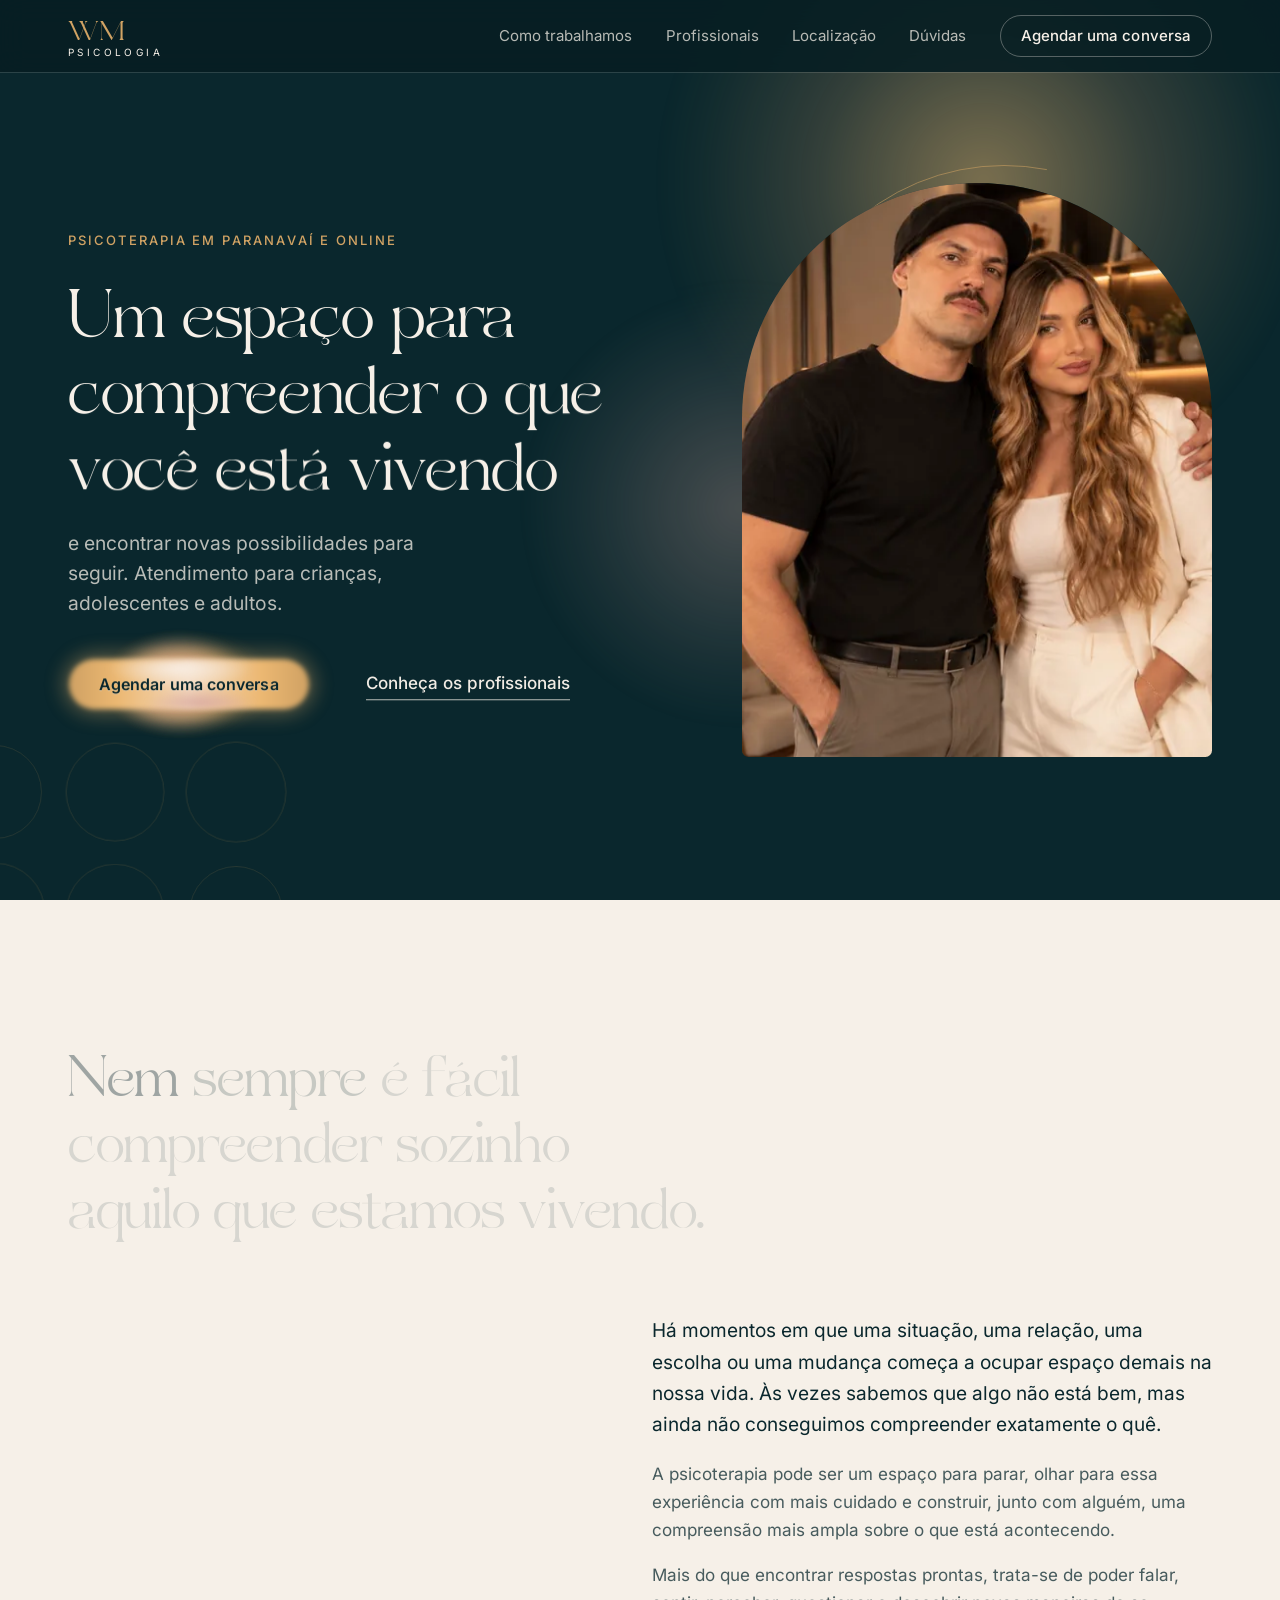
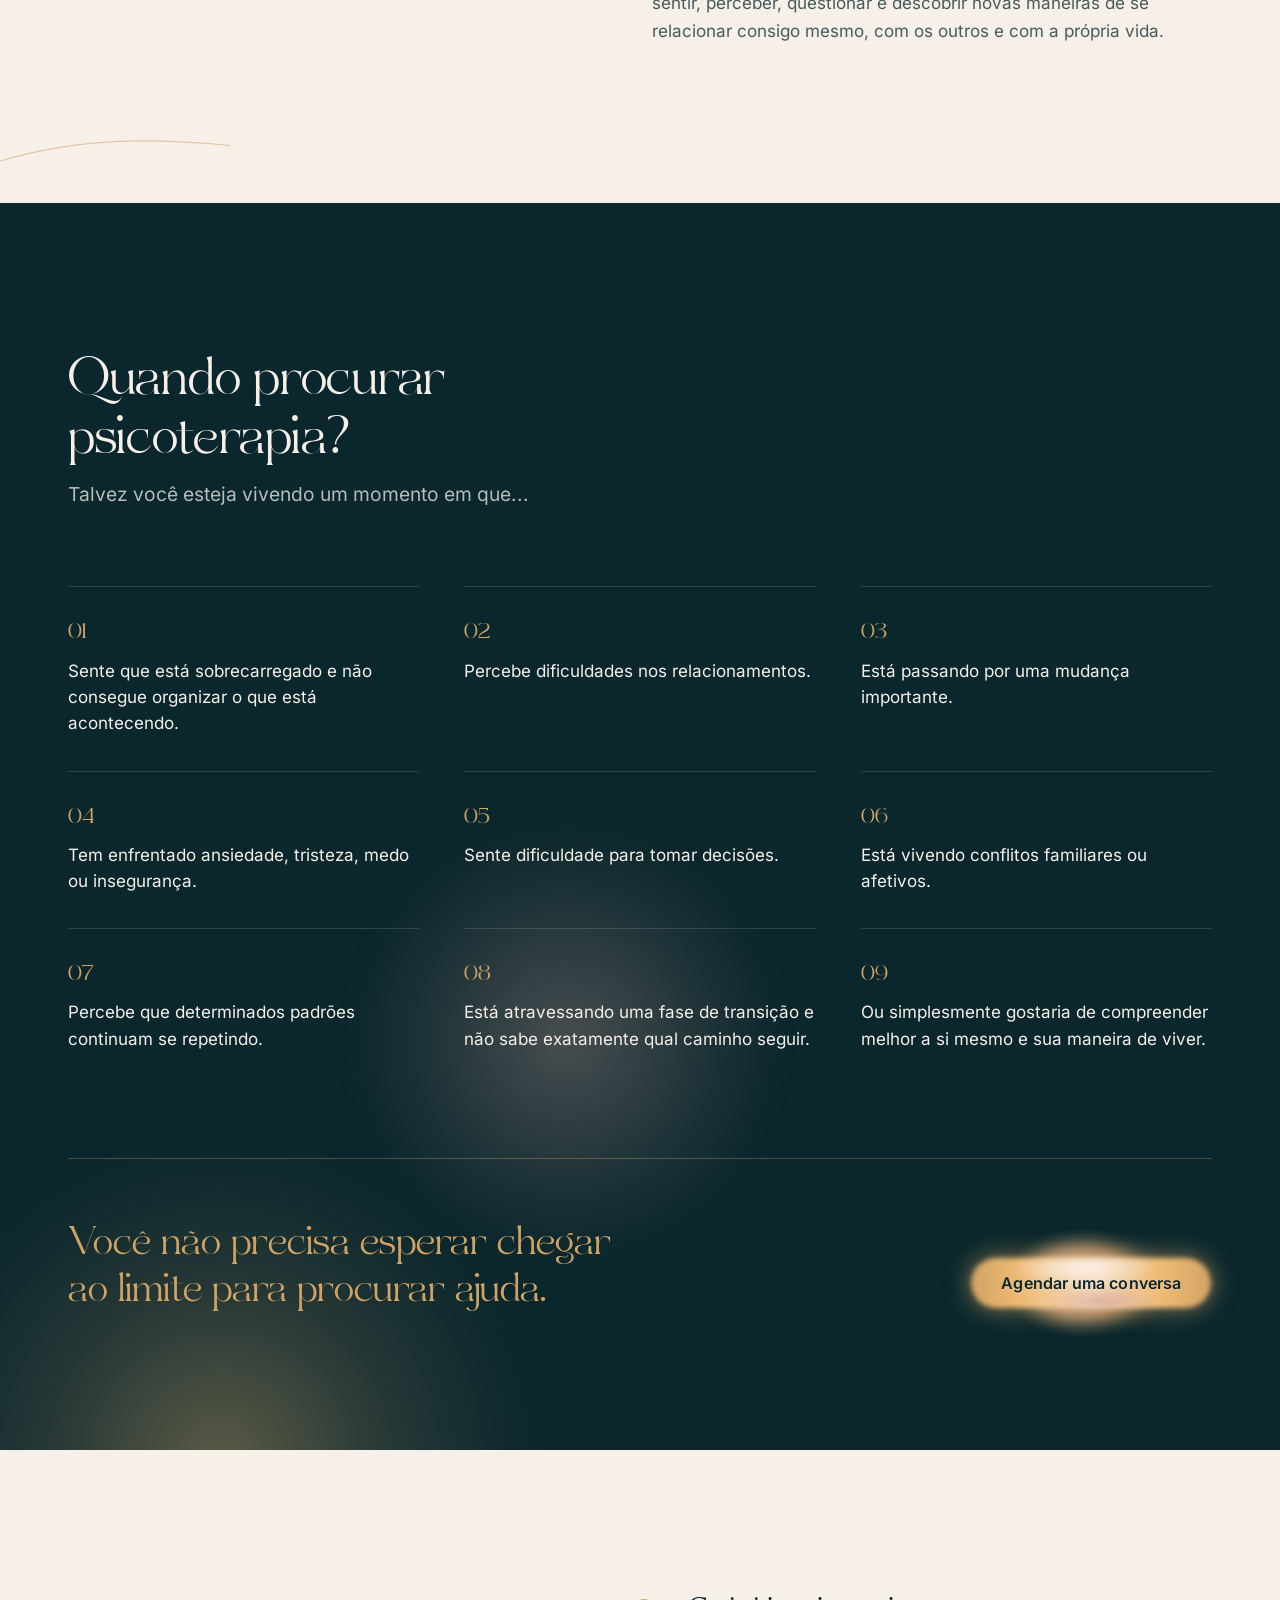
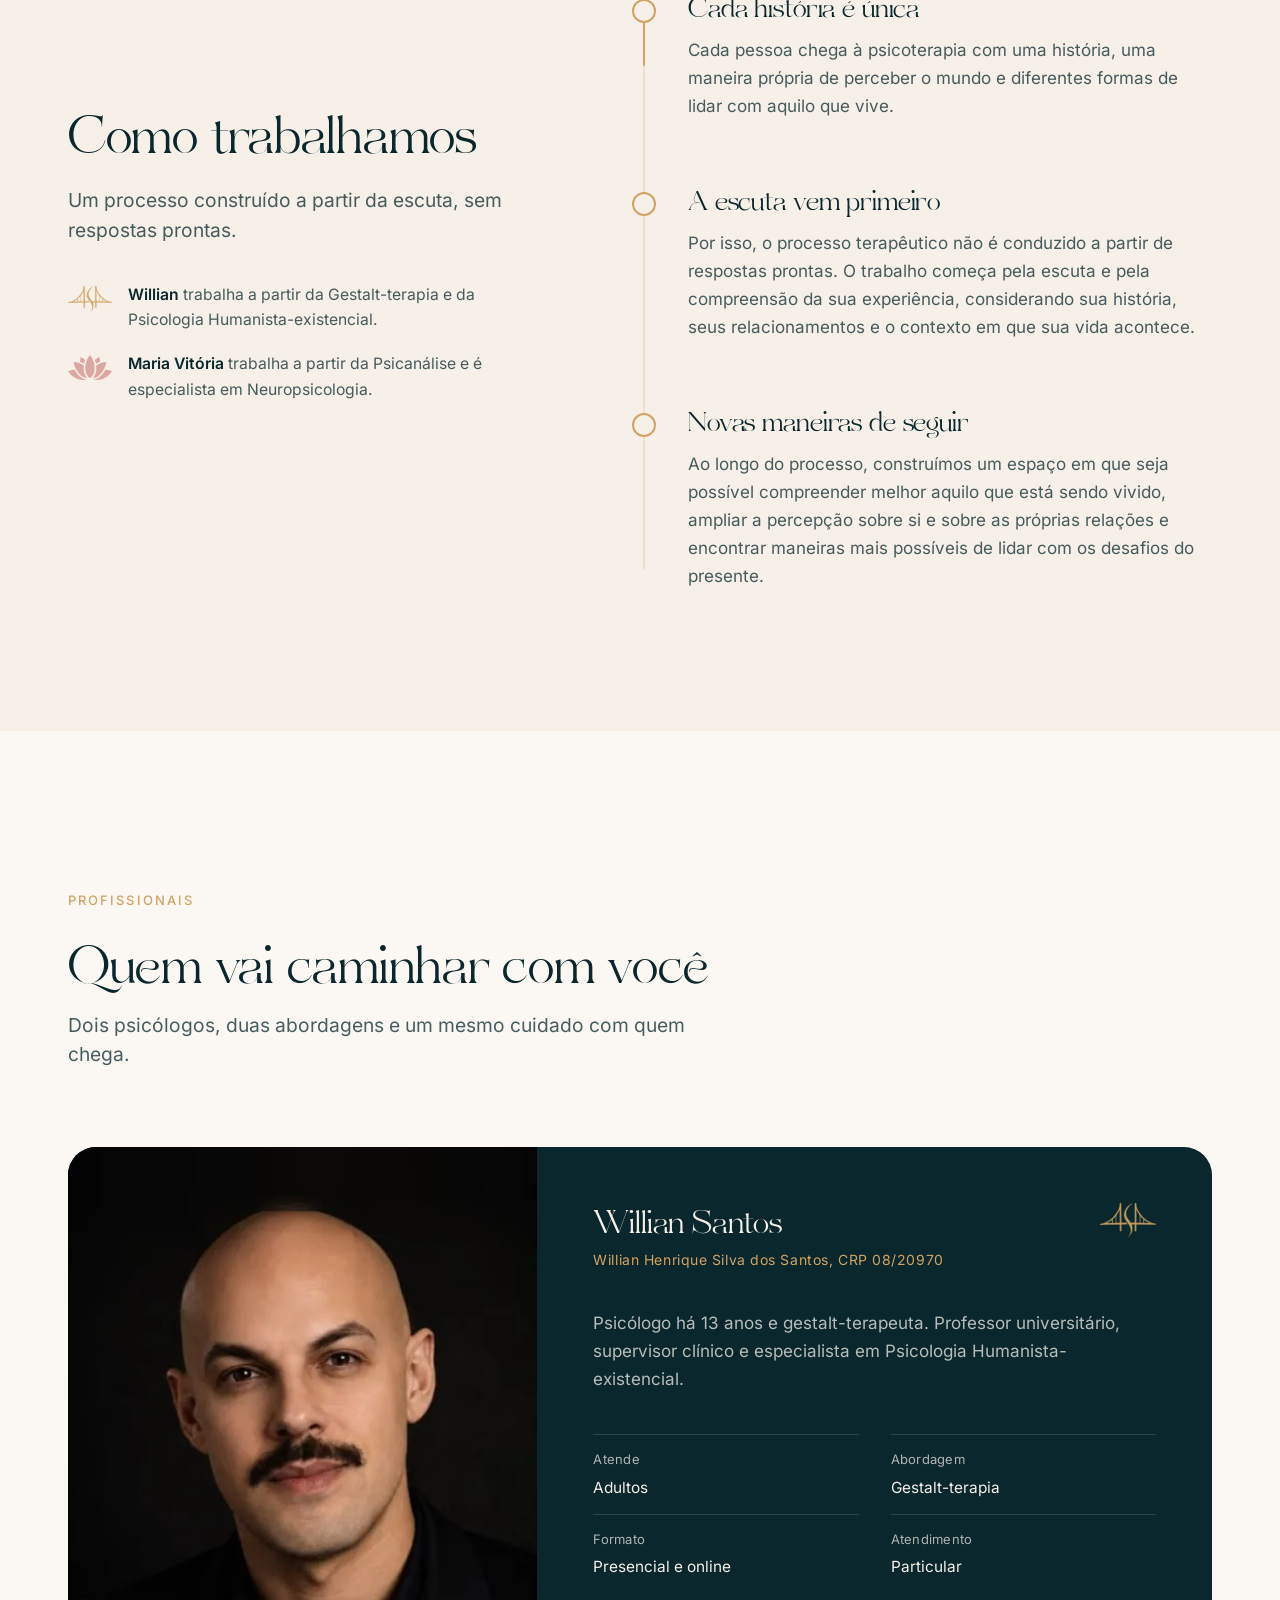
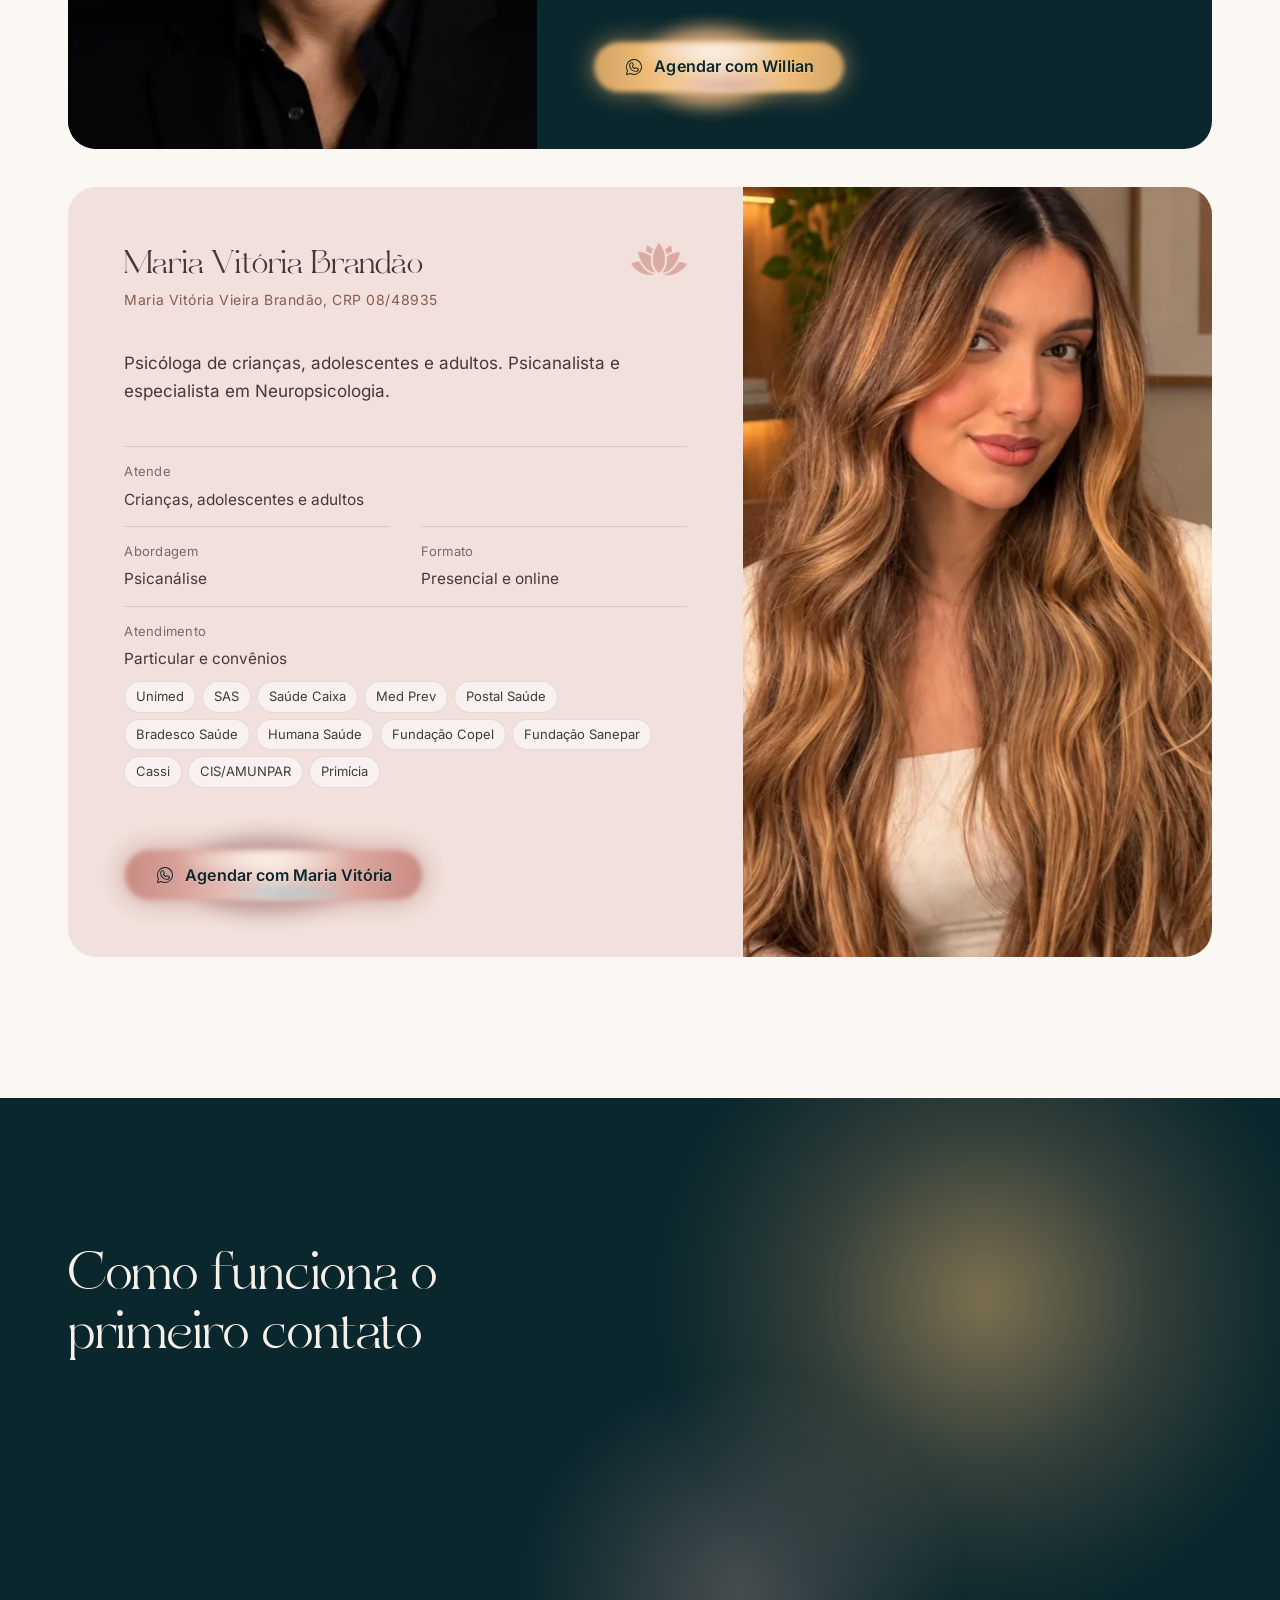
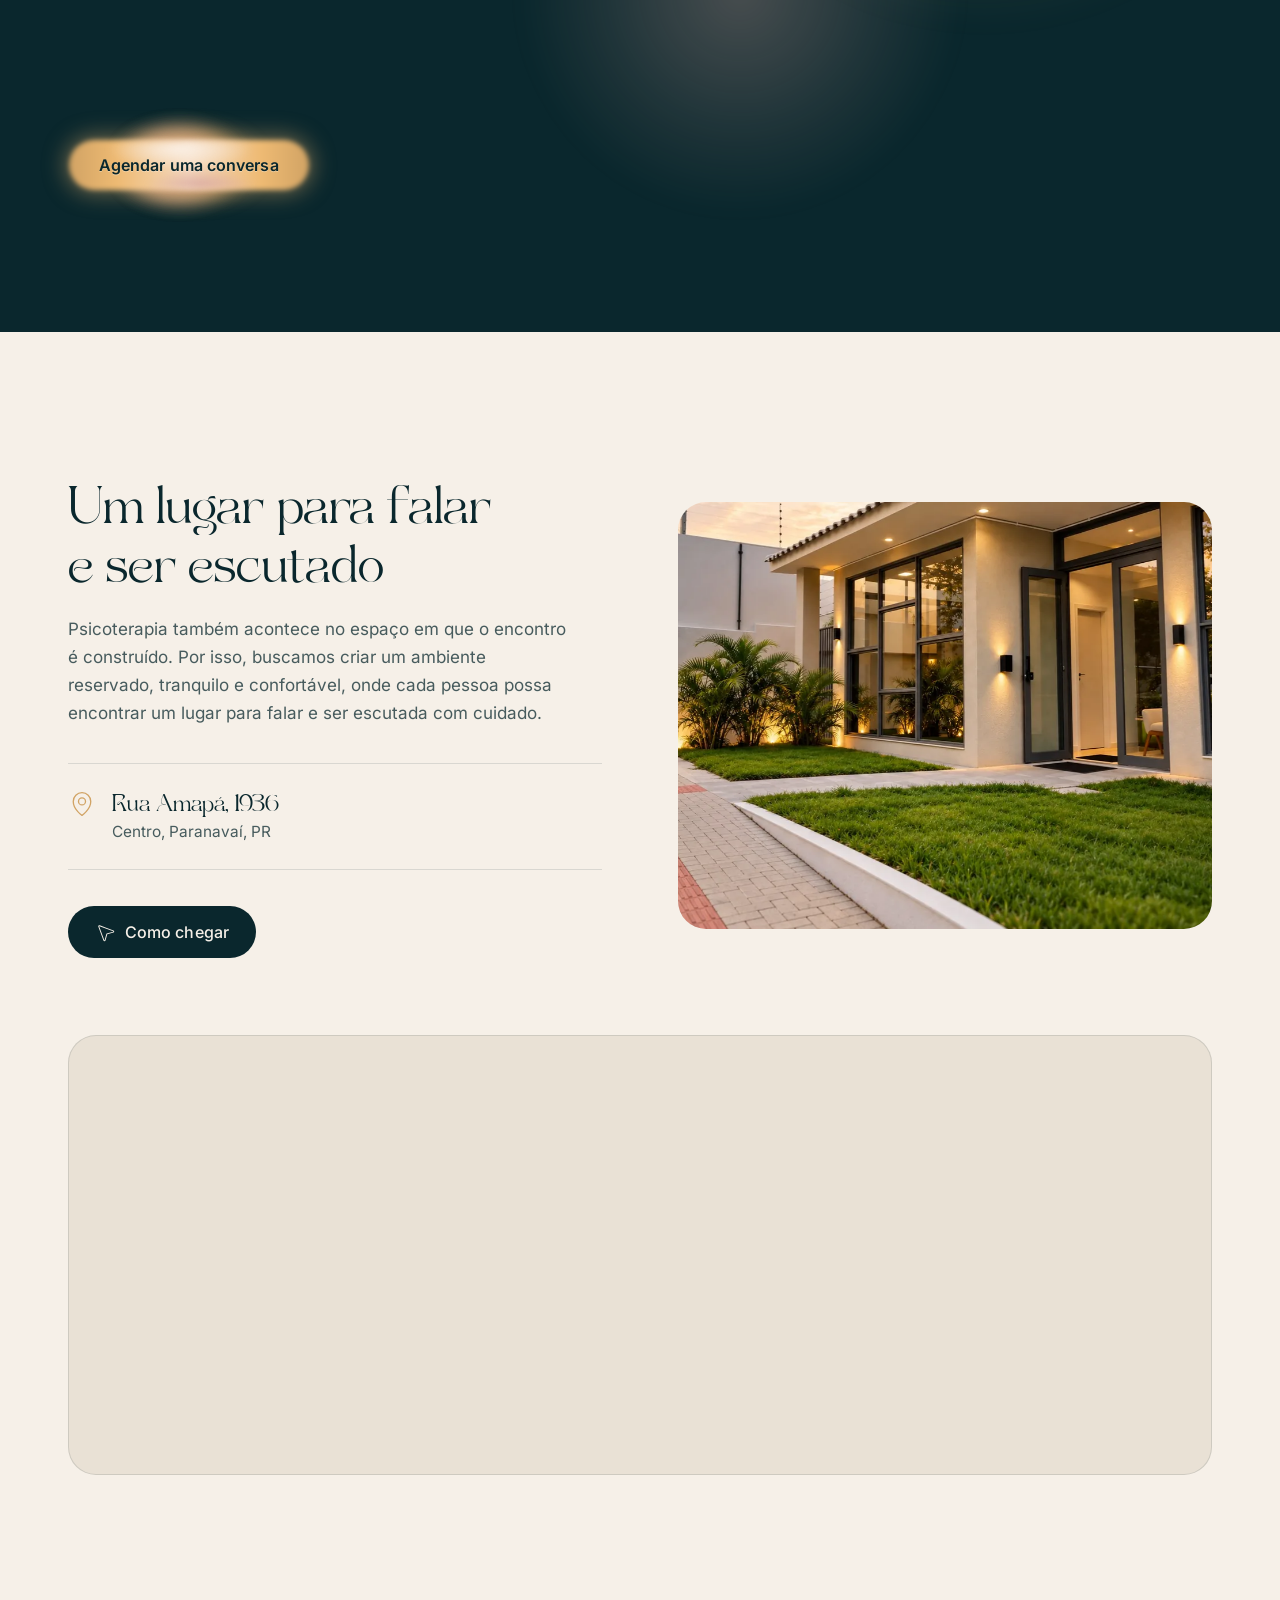
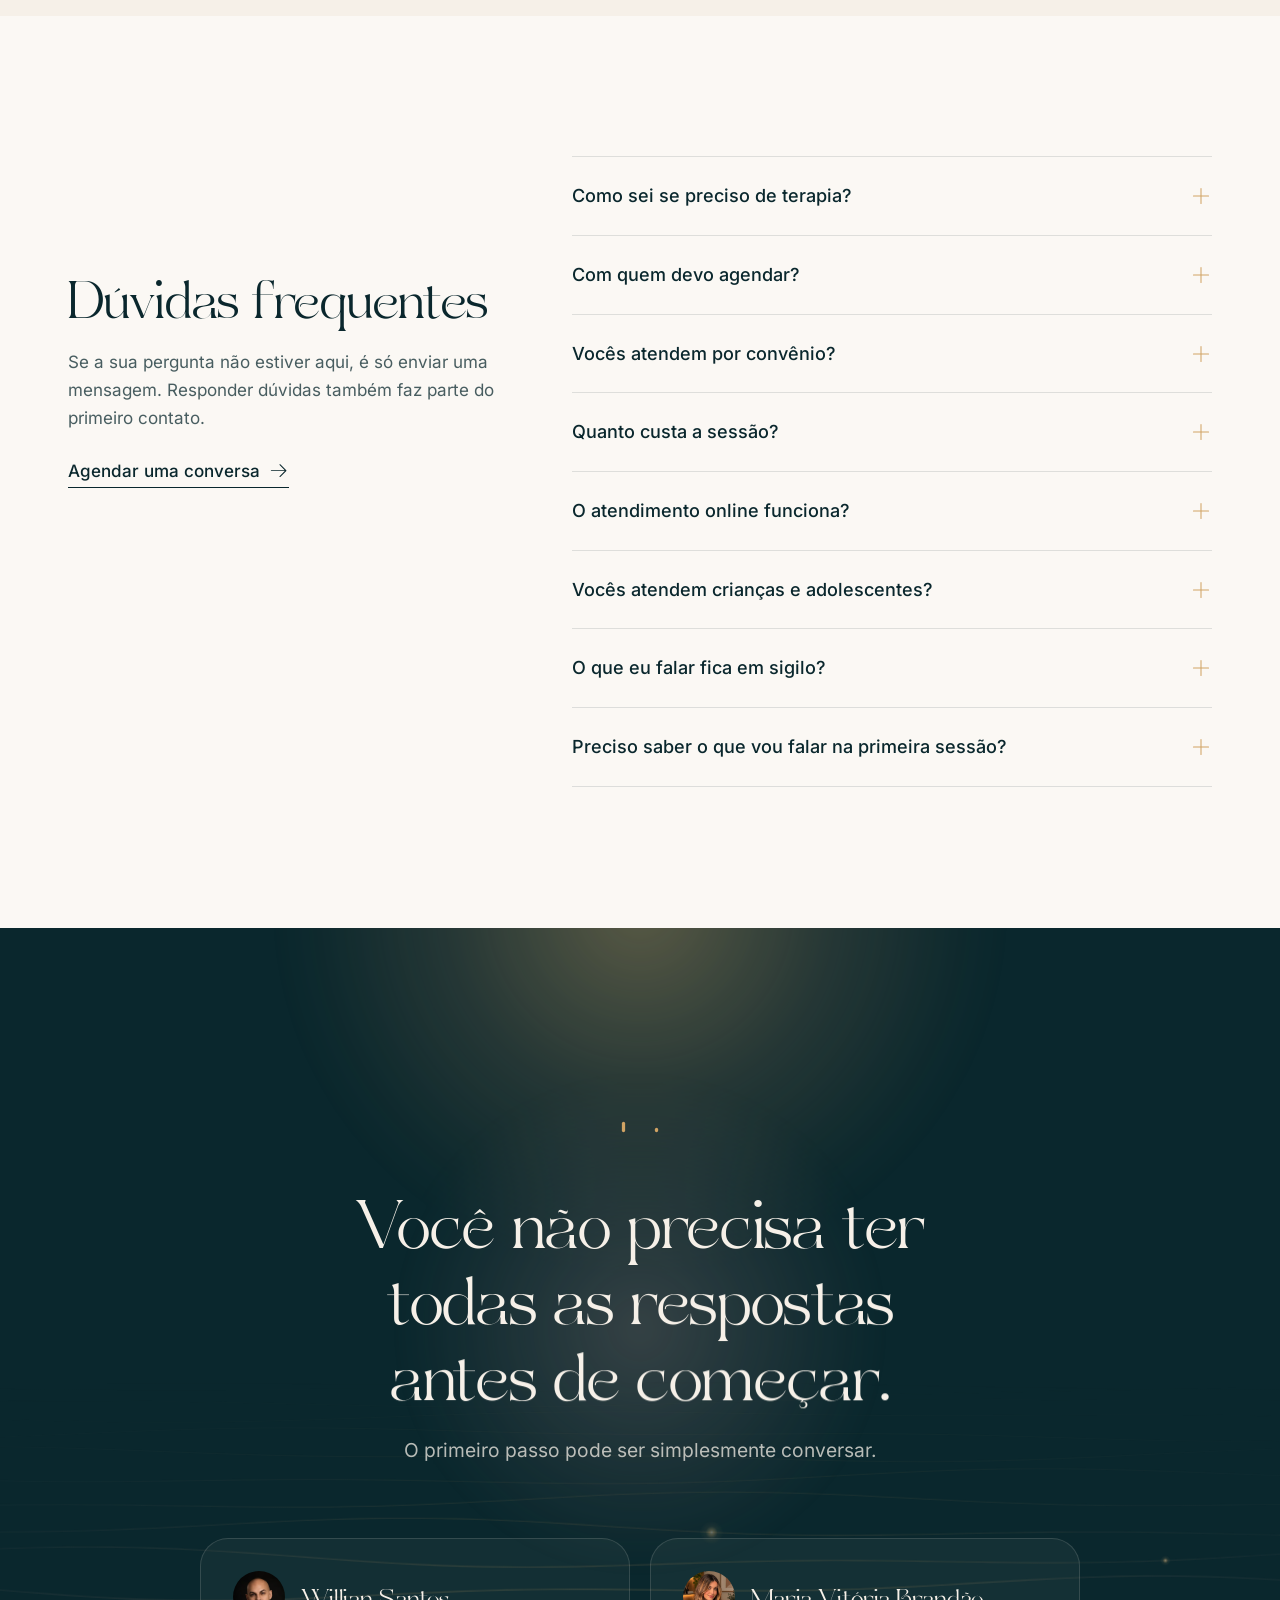
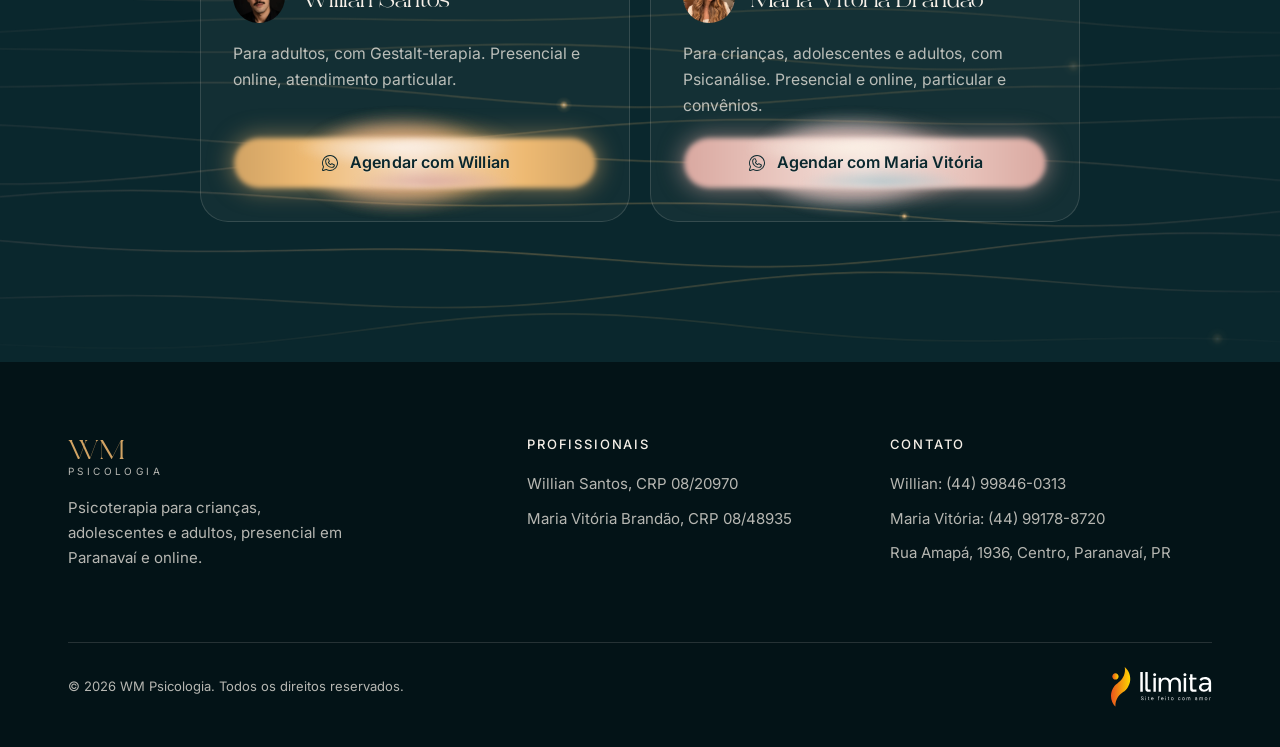
==== commit 65816f85: "Remove espaço extra acima do topo em navegadores Android Alguns navegadores reportavam safe-area-ins" ====
--- a/index.html
+++ b/index.html
@@ -2,7 +2,7 @@
 <html lang="pt-BR">
 <head>
   <meta charset="utf-8">
-  <meta name="viewport" content="width=device-width, initial-scale=1, viewport-fit=cover">
+  <meta name="viewport" content="width=device-width, initial-scale=1">
   <title>WM Psicologia | Psicoterapia em Paranavaí e online</title>
   <meta name="description" content="Psicoterapia para crianças, adolescentes e adultos em Paranavaí (PR) e online, com Willian Santos e Maria Vitória Brandão. Agende uma conversa pelo WhatsApp.">
   <meta name="theme-color" content="#0a272d">
--- a/assets/css/style.css
+++ b/assets/css/style.css
@@ -154,7 +154,7 @@
 
 /* ---------- Header ---------- */
 .site-header {
-  position: fixed; inset: 0 0 auto 0; z-index: 50; height: calc(var(--header-h) + env(safe-area-inset-top, 0px)); padding-top: env(safe-area-inset-top, 0px);
+  position: fixed; inset: 0 0 auto 0; z-index: 50; height: var(--header-h);
   display: flex; align-items: center; color: var(--on-dark);
   transition: background-color 0.4s var(--ease), box-shadow 0.4s var(--ease);
 }
@@ -173,7 +173,7 @@
 .hero__grid { display: grid; grid-template-columns: 1.08fr 0.92fr; gap: clamp(40px, 6vw, 96px); align-items: center; }
 .hero h1 { max-width: 13ch; }
 .hero__sub { margin: 28px 0 40px; max-width: 34ch; color: var(--on-dark-muted); }
-.hero__actions { display: flex; flex-wrap: wrap; align-items: center; gap: 16px 28px; }
+.hero__actions { display: flex; flex-wrap: wrap; align-items: center; gap: 36px 56px; }
 .hero__actions .text-link { color: var(--on-dark); }
 .hero__media { position: relative; justify-self: end; width: min(100%, 470px); }
 .arch { position: relative; border-radius: 999px 999px var(--radius-lg) var(--radius-lg); overflow: hidden; aspect-ratio: 770 / 940; background: var(--ink-800); }
@@ -320,8 +320,7 @@
 .site-footer a { text-decoration: none; transition: color 0.3s; }
 .site-footer a:hover { color: var(--gold); }
 .footer__bottom { margin-top: 56px; padding-top: 24px; border-top: 1px solid var(--on-dark-faint); display: flex; flex-wrap: wrap; justify-content: space-between; align-items: center; gap: 16px; font-size: 0.8125rem; }
-.footer__credit { display: inline-flex; opacity: 0.8; transition: opacity 0.3s var(--ease), transform 0.4s var(--ease); }
-.footer__credit:hover { opacity: 1; transform: translateY(-2px); }
+.footer__credit { display: inline-flex; }
 .footer__credit img { height: 40px; width: auto; }
 
 @media (prefers-reduced-motion: reduce) {
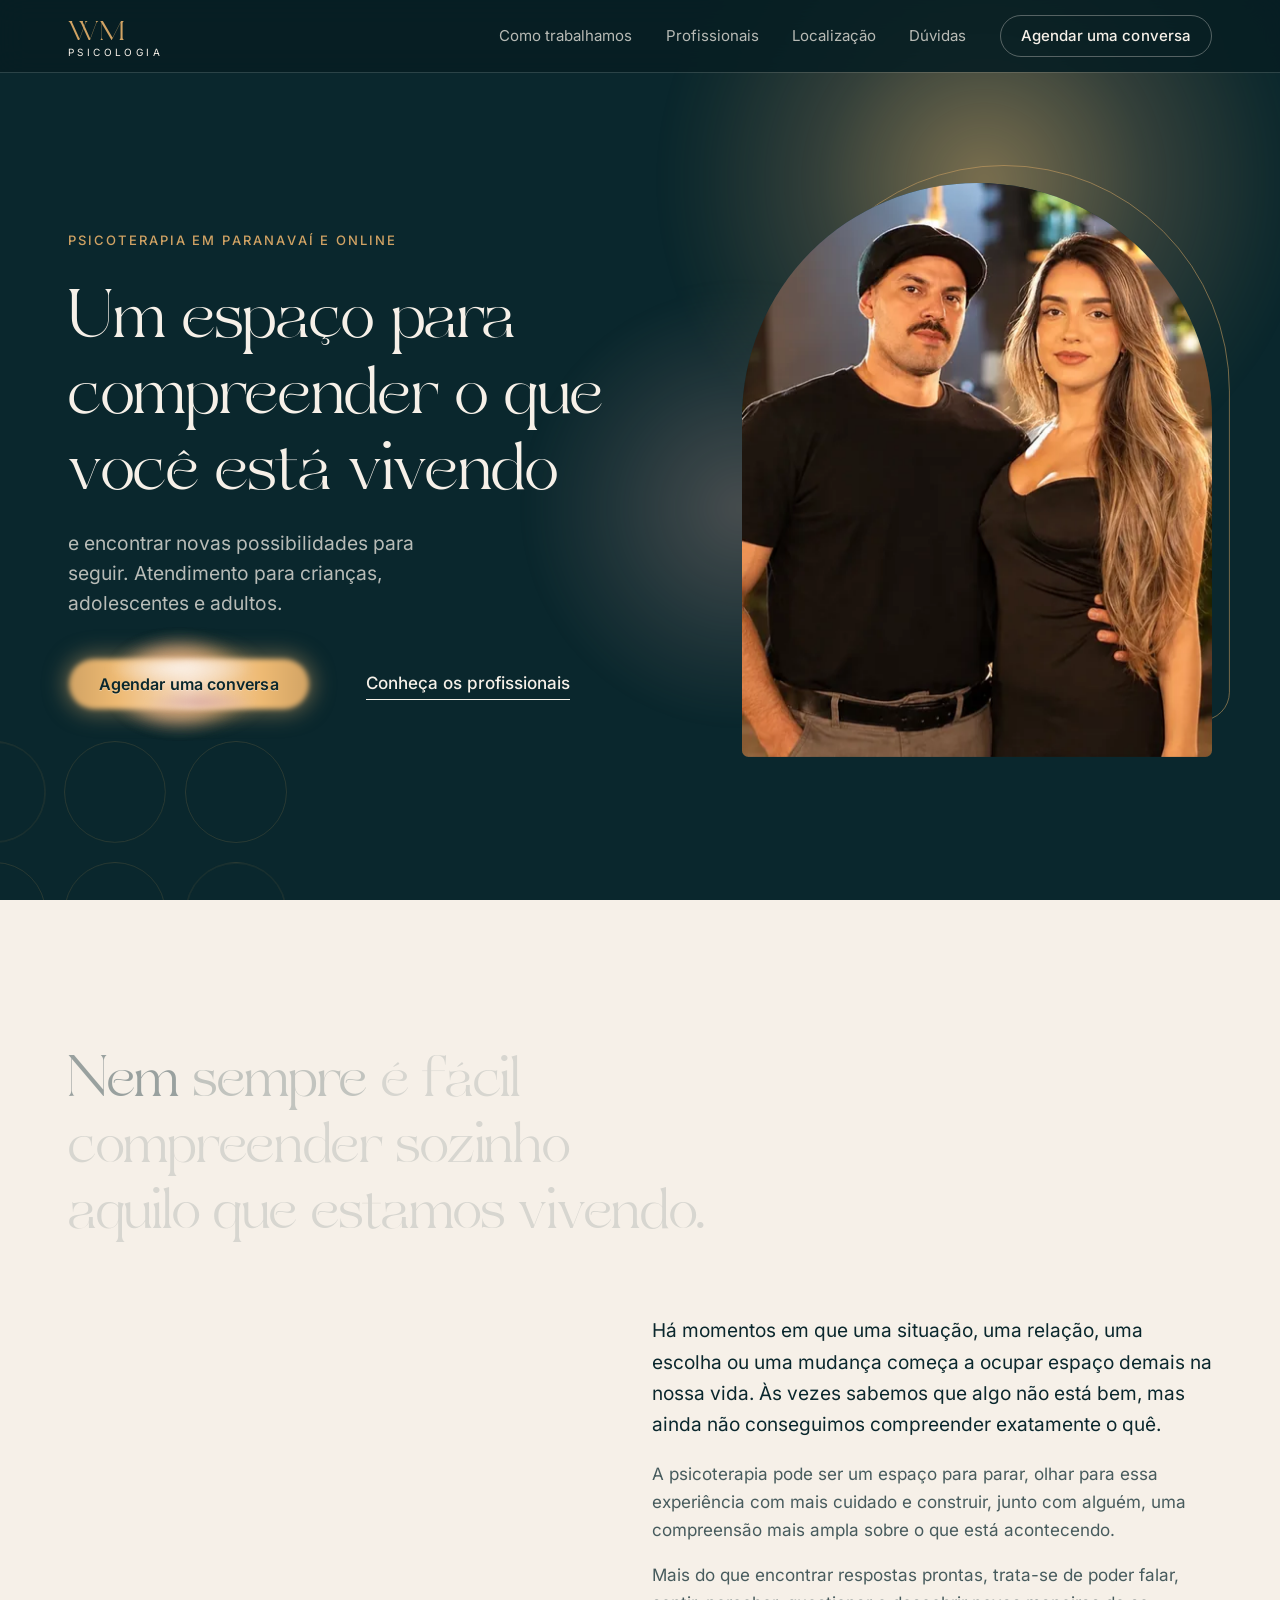
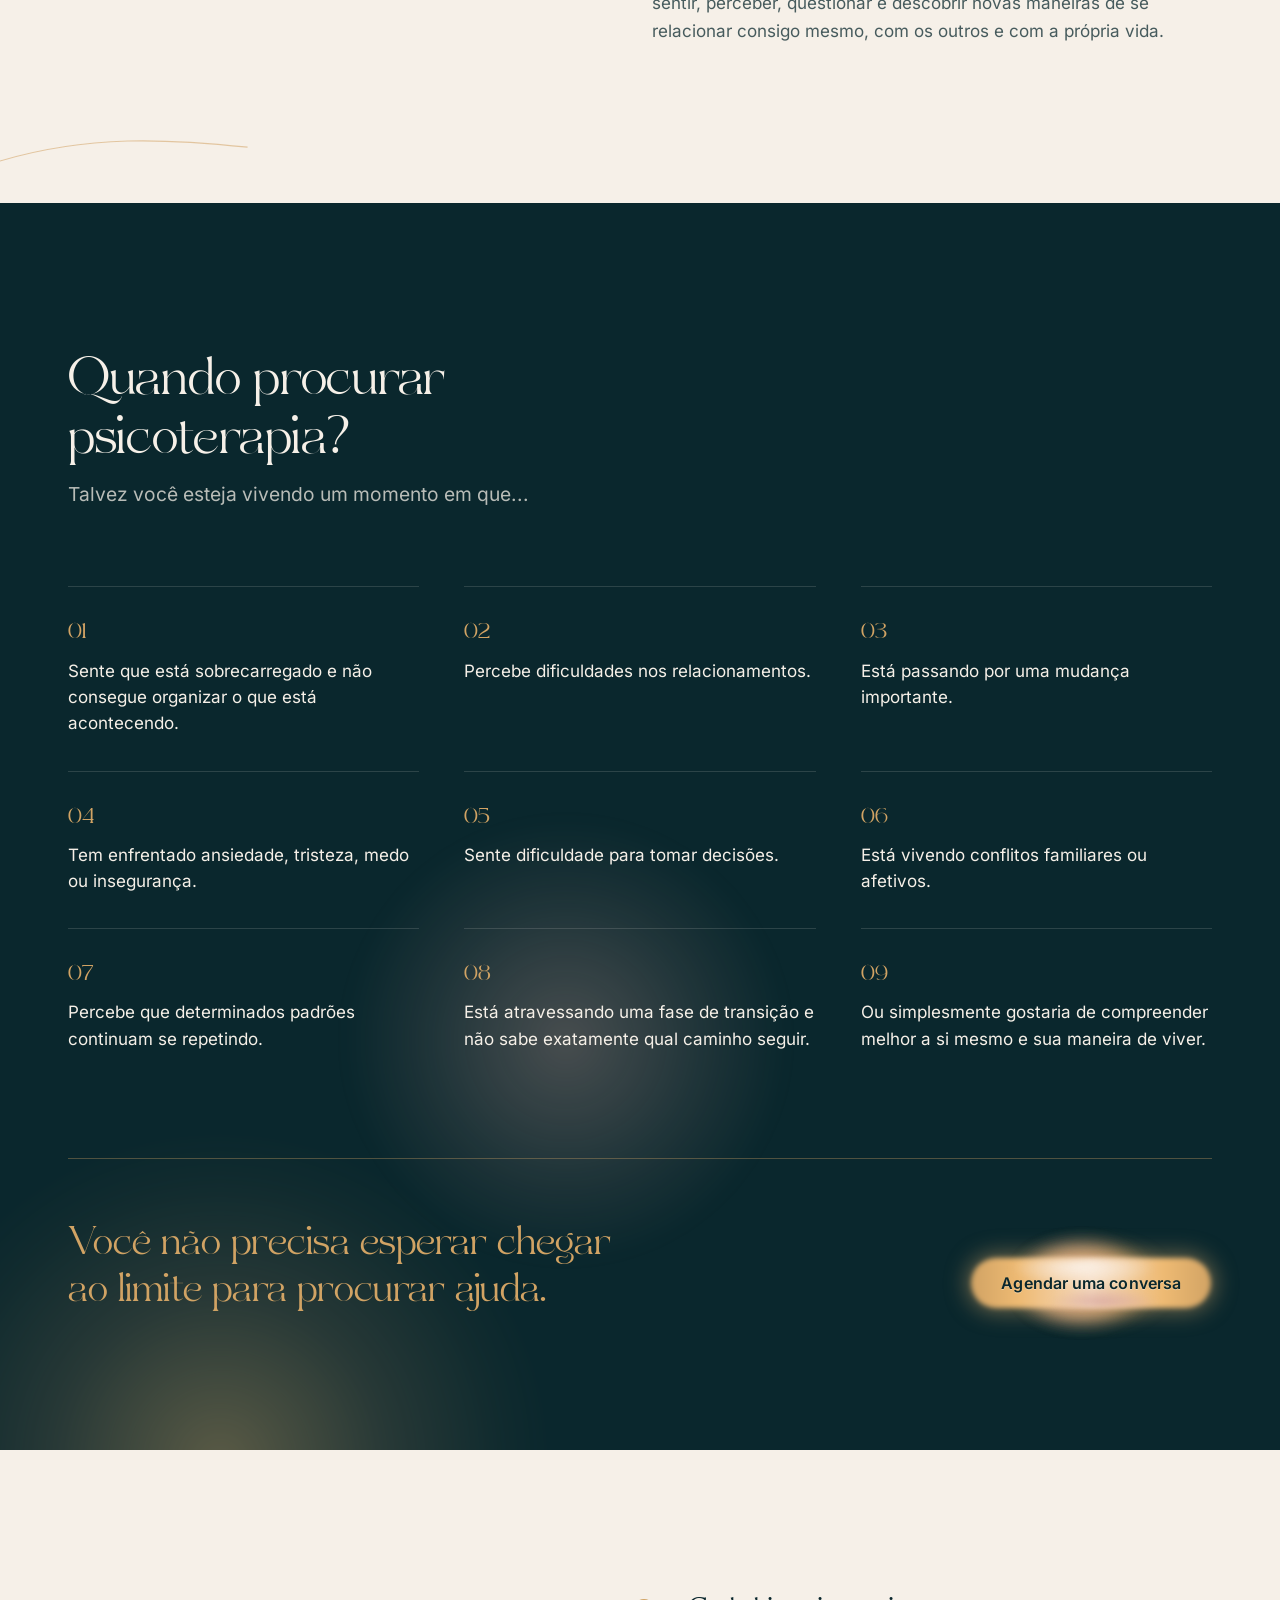
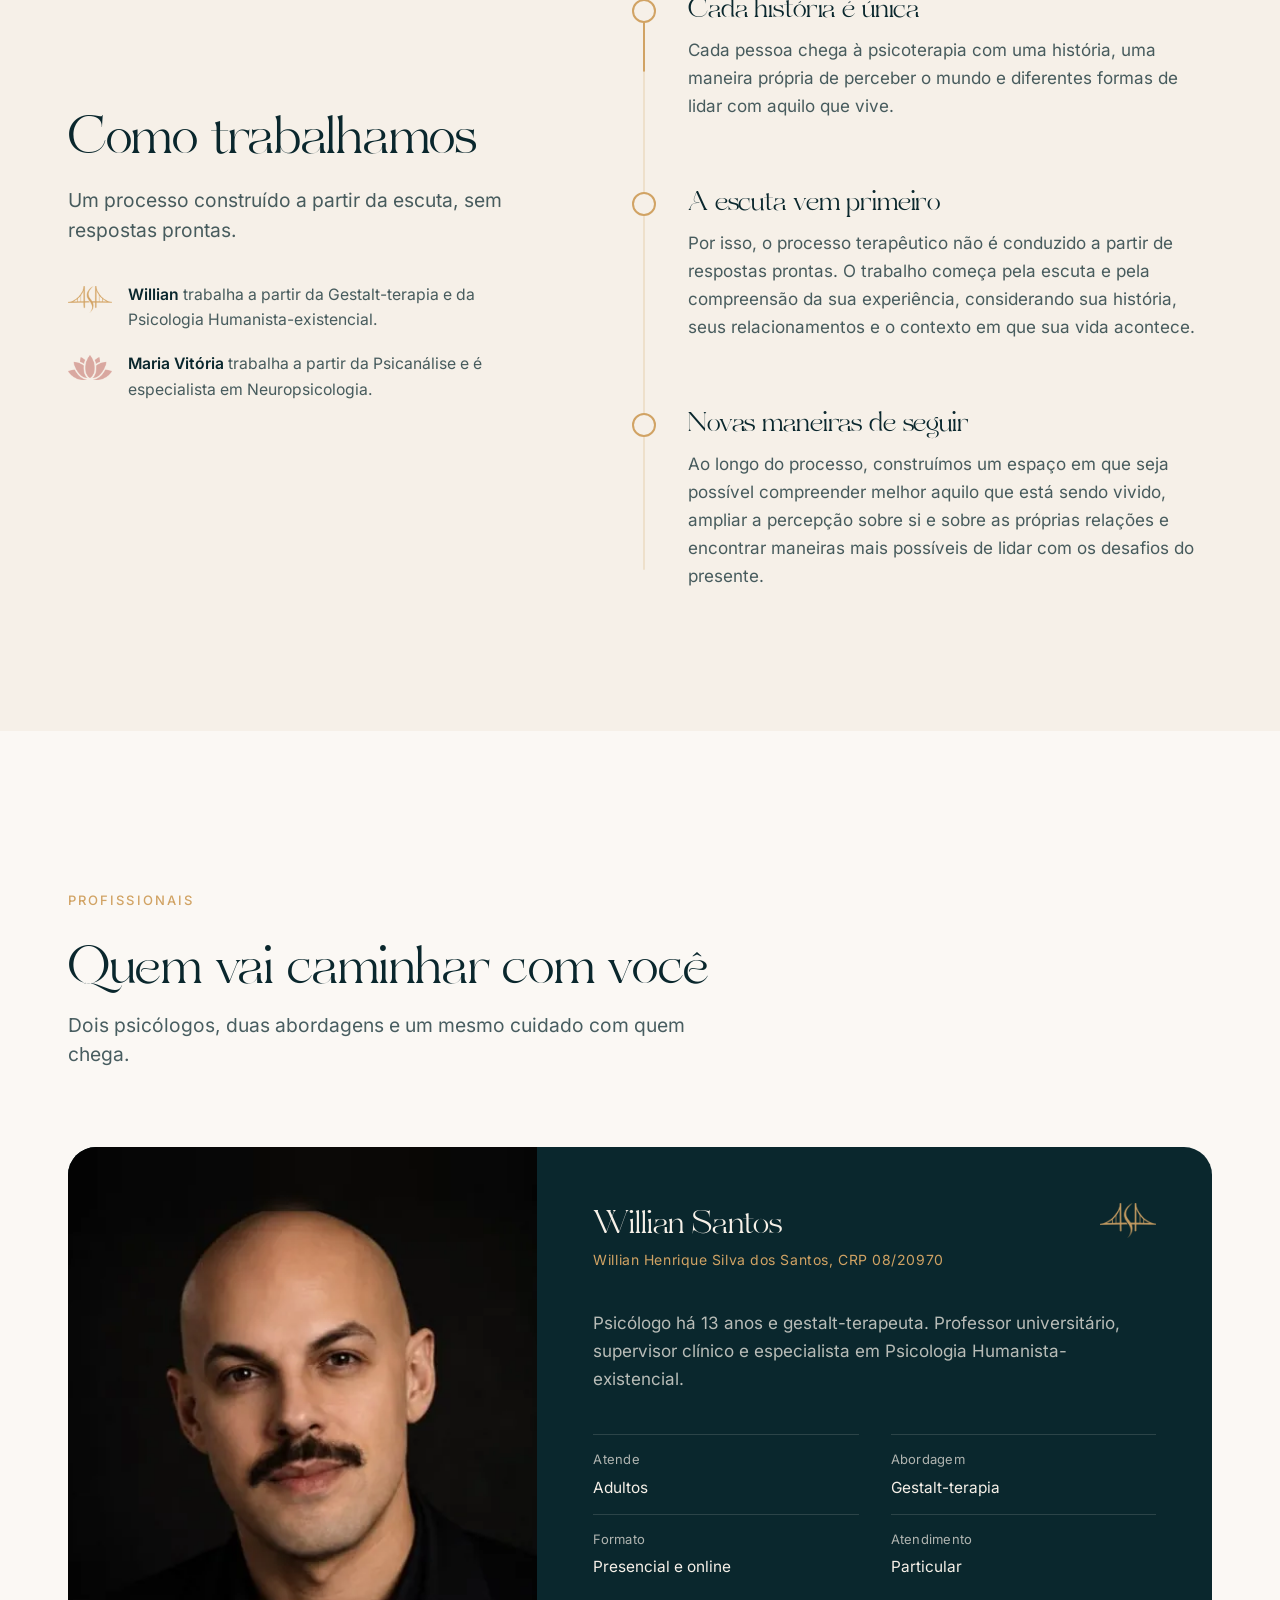
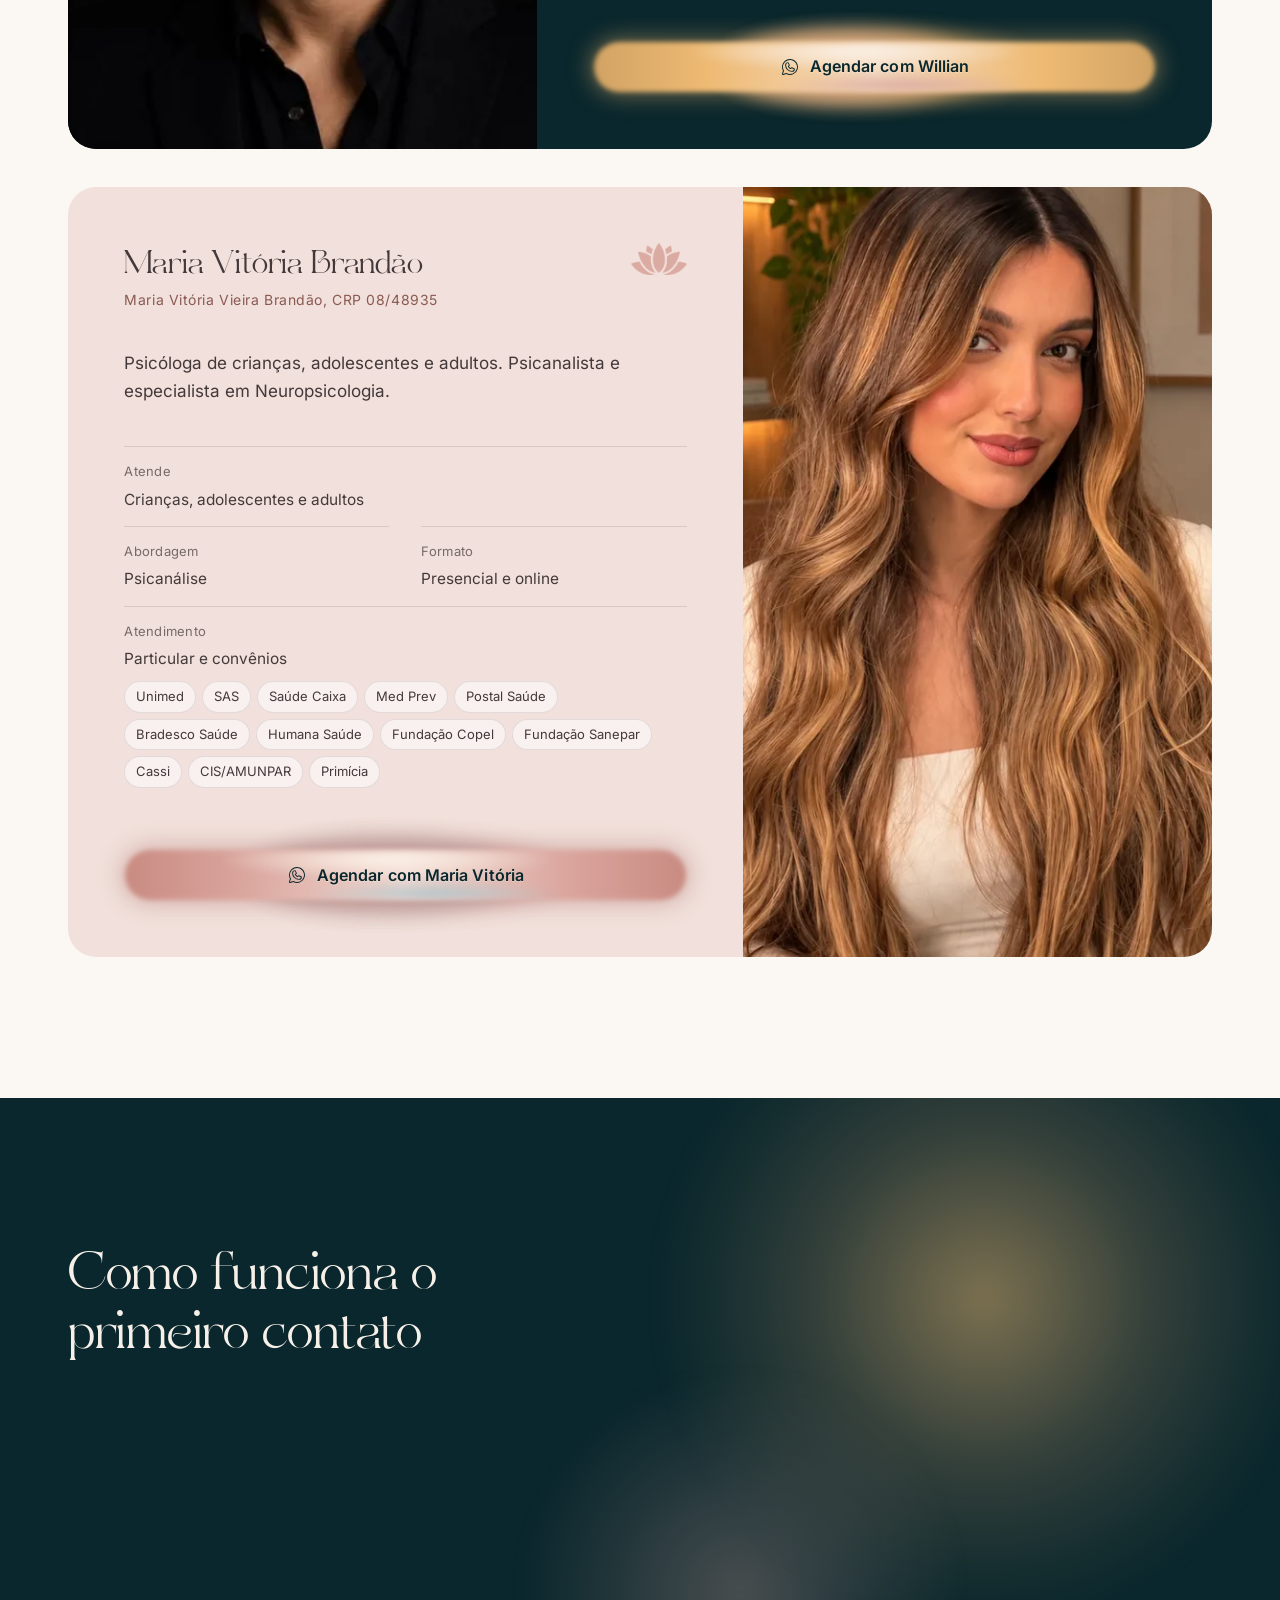
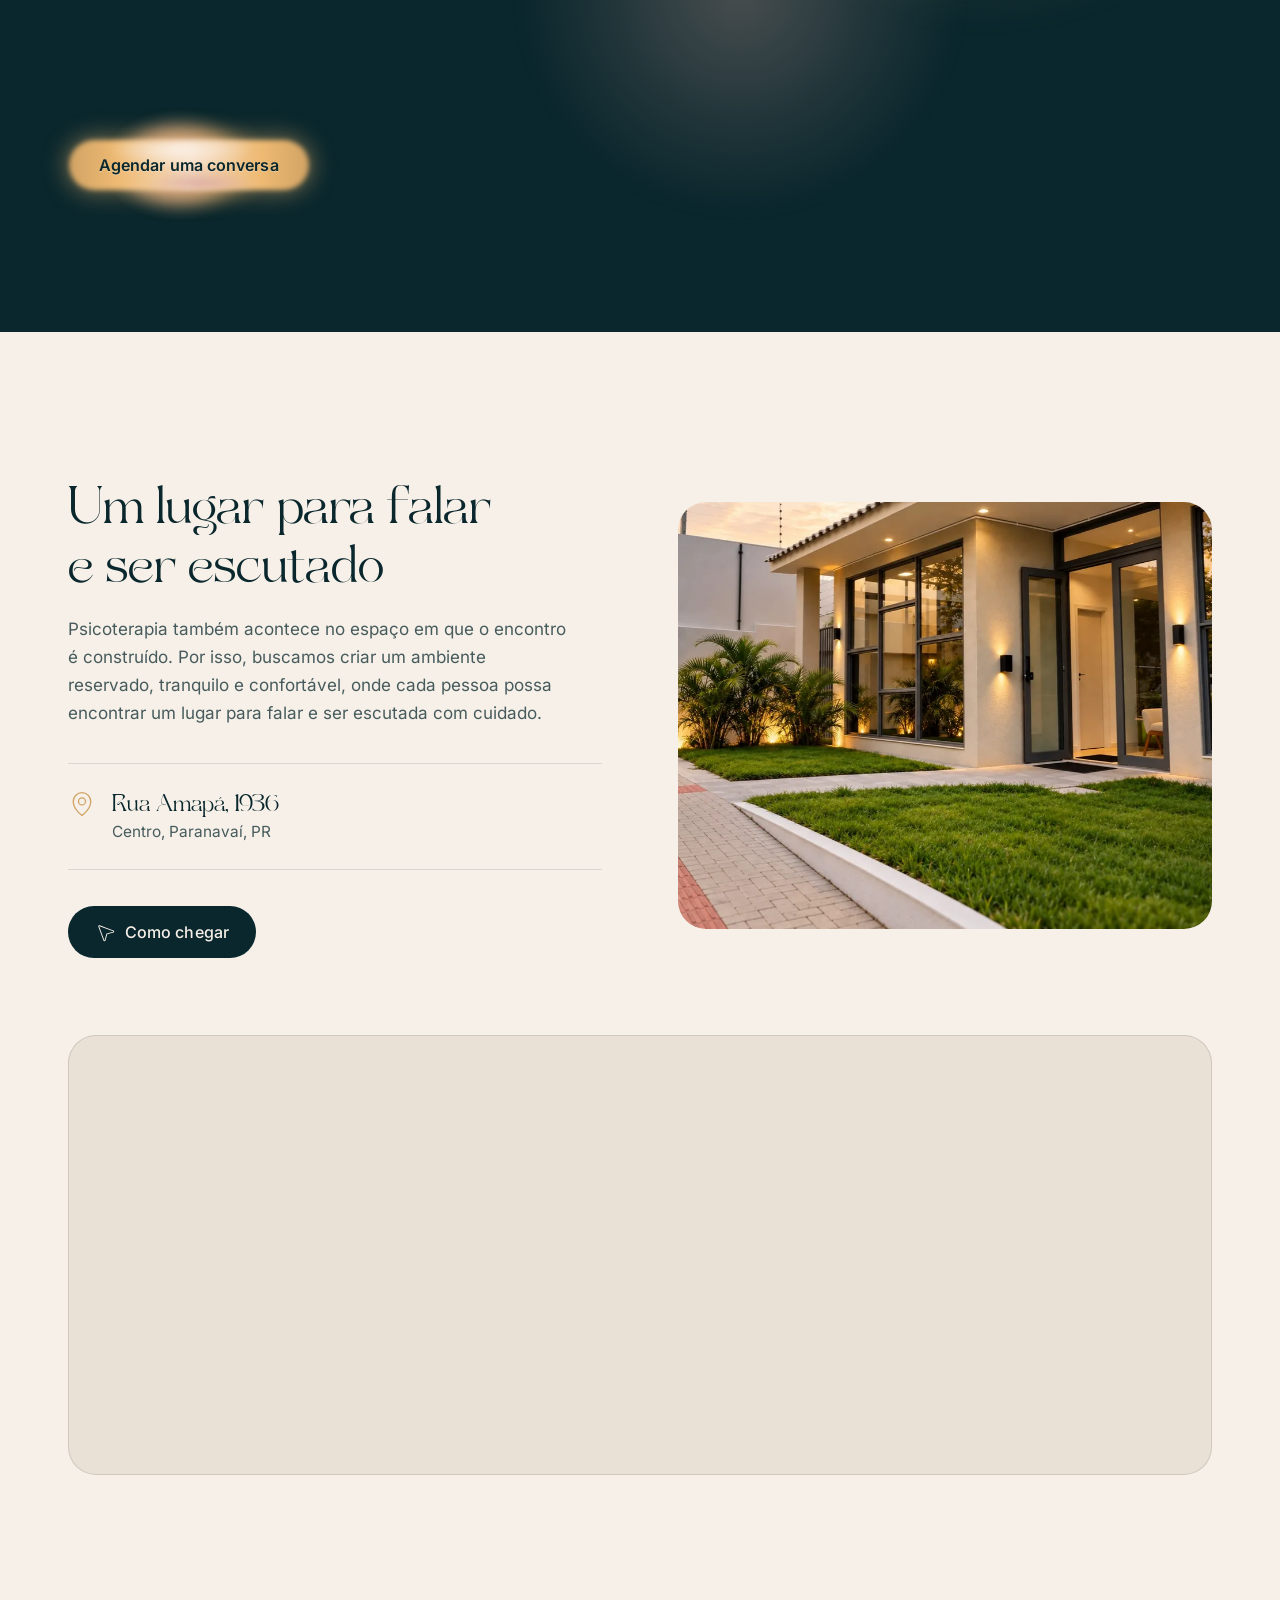
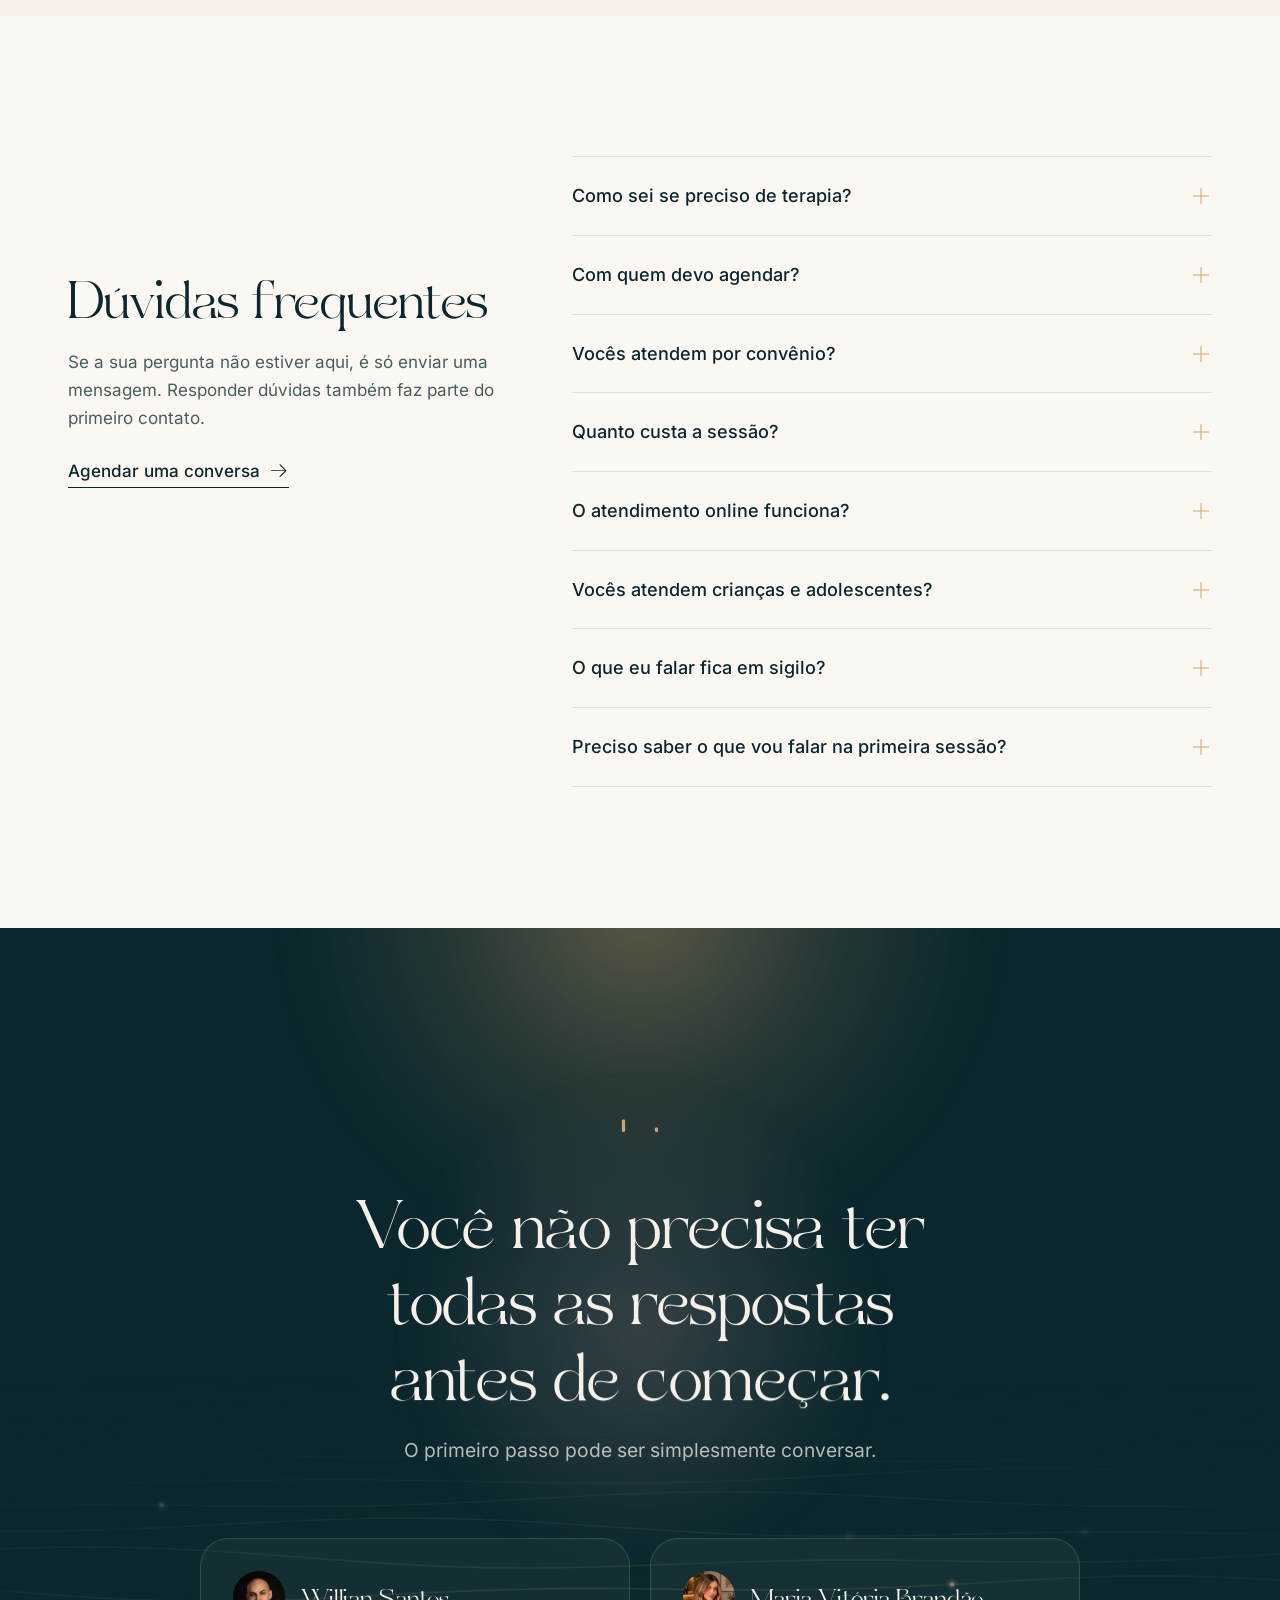
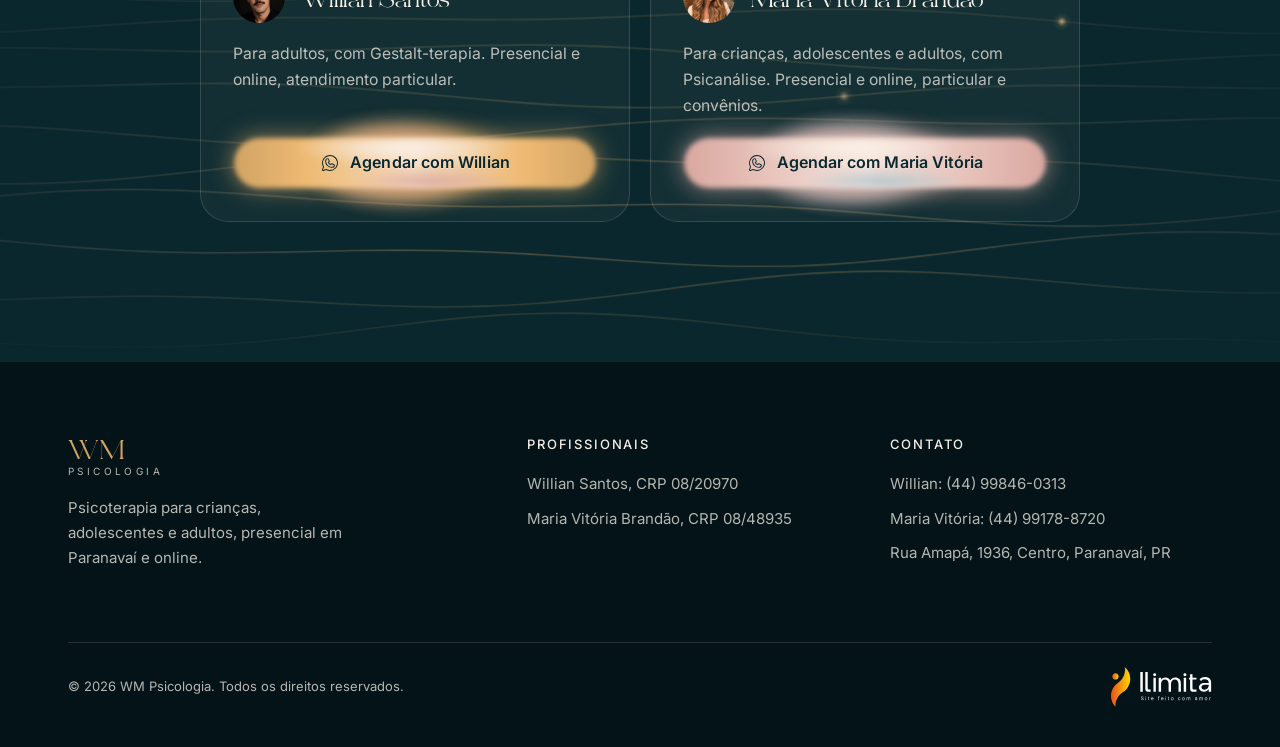
==== commit 25458040: "Nova foto do casal no hero, na página de links e na imagem de compartilhamento Recorte em arco 770x9" ====
--- a/index.html
+++ b/index.html
@@ -14,7 +14,7 @@
   <meta property="og:title" content="WM Psicologia | Psicoterapia em Paranavaí e online">
   <meta property="og:description" content="Um espaço para compreender o que você está vivendo e encontrar novas possibilidades para seguir.">
   <meta property="og:url" content="https://wmpsicologia.com.br/">
-  <meta property="og:image" content="https://wmpsicologia.com.br/assets/img/og-image.jpg">
+  <meta property="og:image" content="https://wmpsicologia.com.br/assets/img/og-image.jpg?v=2">
   <meta property="og:image:width" content="1200">
   <meta property="og:image:height" content="630">
   <meta name="twitter:card" content="summary_large_image">
@@ -23,7 +23,7 @@
   <link rel="apple-touch-icon" href="apple-touch-icon.png">
   <link rel="preload" href="assets/fonts/aleiakids.woff2" as="font" type="font/woff2" crossorigin>
   <link rel="preload" href="assets/fonts/inter-latin.woff2" as="font" type="font/woff2" crossorigin>
-  <link rel="preload" href="assets/img/duo-arch.webp" as="image" type="image/webp" imagesrcset="assets/img/duo-arch-sm.webp 480w, assets/img/duo-arch.webp 770w" imagesizes="(max-width: 900px) 380px, 470px">
+  <link rel="preload" href="assets/img/duo-arch.webp?v=2" as="image" type="image/webp" imagesrcset="assets/img/duo-arch-sm.webp?v=2 480w, assets/img/duo-arch.webp?v=2 770w" imagesizes="(max-width: 900px) 380px, 470px">
   <link rel="stylesheet" href="assets/css/style.css">
 
   <script type="application/ld+json">
@@ -32,7 +32,7 @@
     "@type": "MedicalClinic",
     "name": "WM Psicologia",
     "url": "https://wmpsicologia.com.br/",
-    "image": "https://wmpsicologia.com.br/assets/img/og-image.jpg",
+    "image": "https://wmpsicologia.com.br/assets/img/og-image.jpg?v=2",
     "description": "Psicoterapia para crianças, adolescentes e adultos, presencial em Paranavaí e online.",
     "medicalSpecialty": "Psychiatric",
     "address": {
@@ -125,8 +125,8 @@
         <div class="hero__media reveal" style="--d:.2s">
           <svg class="arch-outline" aria-hidden="true" focusable="false"><path/></svg>
           <div class="arch">
-            <img src="assets/img/duo-arch.webp"
-                 srcset="assets/img/duo-arch-sm.webp 480w, assets/img/duo-arch.webp 770w"
+            <img src="assets/img/duo-arch.webp?v=2"
+                 srcset="assets/img/duo-arch-sm.webp?v=2 480w, assets/img/duo-arch.webp?v=2 770w"
                  sizes="(max-width: 900px) 380px, 470px"
                  width="770" height="940" fetchpriority="high"
                  alt="Willian Santos e Maria Vitória Brandão, psicólogos da WM Psicologia, lado a lado na clínica">
--- a/assets/css/style.css
+++ b/assets/css/style.css
@@ -250,7 +250,8 @@
 .pro__facts dd { margin: 0; }
 .plans { display: flex; flex-wrap: wrap; gap: 6px; margin-top: 10px; }
 .plans li { font-size: 0.8125rem; padding: 4px 11px; border-radius: var(--pill); background: rgba(255, 255, 255, 0.55); border: 1px solid rgba(67, 57, 58, 0.12); }
-.pro .btn { align-self: flex-start; margin-top: 6px; }
+.pro .btn { align-self: stretch; width: 100%; margin-top: 6px; }
+@media (hover: hover) { .pro .btn--aura:hover .aura { transform: scale(1.015); } }
 .pro--mavi .btn--rose { background: var(--tinta); color: var(--sand); }
 .pro--mavi .btn--rose:hover { background: #564a4b; box-shadow: 0 10px 30px -14px rgba(67, 57, 58, 0.6); }
 
@@ -513,7 +514,7 @@
 .btn.btn--aura::after { display: none; }
 .aura {
   position: absolute; inset: 0; z-index: -1; border-radius: inherit; pointer-events: none;
-  transition: transform 0.6s var(--ease);
+  transition: transform 0.9s var(--ease);
 }
 /* corpo */
 .aura::before {
@@ -537,7 +538,7 @@
   position: absolute; z-index: -1; left: 24%; top: -12%; width: 52%; height: 124%;
   border-radius: 50%; background: var(--aura-b1); filter: blur(12px); opacity: 0.85;
   animation: aura-a 9s ease-in-out infinite; will-change: transform;
-  transition: opacity 0.5s var(--ease);
+  transition: opacity 0.9s var(--ease);
 }
 .aura i:nth-child(2) { background: var(--aura-b2); width: 44%; animation-name: aura-b; animation-duration: 11s; animation-delay: -3s; }
 .aura i:nth-child(3) { background: var(--aura-b3); width: 40%; opacity: 0.7; animation-name: aura-c; animation-duration: 13s; animation-delay: -6s; }
@@ -546,7 +547,7 @@
 @media (hover: hover) {
   .btn--aura:hover .aura { transform: scale(1.045); }
   .btn--aura:hover .aura i { opacity: 1; }
-  .btn--aura:hover .aura i:nth-child(1) { animation-duration: 5s; }
+  /* a aceleração das bolhas no hover é feita no main.js (playbackRate), de forma gradual */
 }
 .btn--aura:active .aura { transform: scale(0.98); }
 .btn--aura:focus-visible { outline-offset: 8px; }
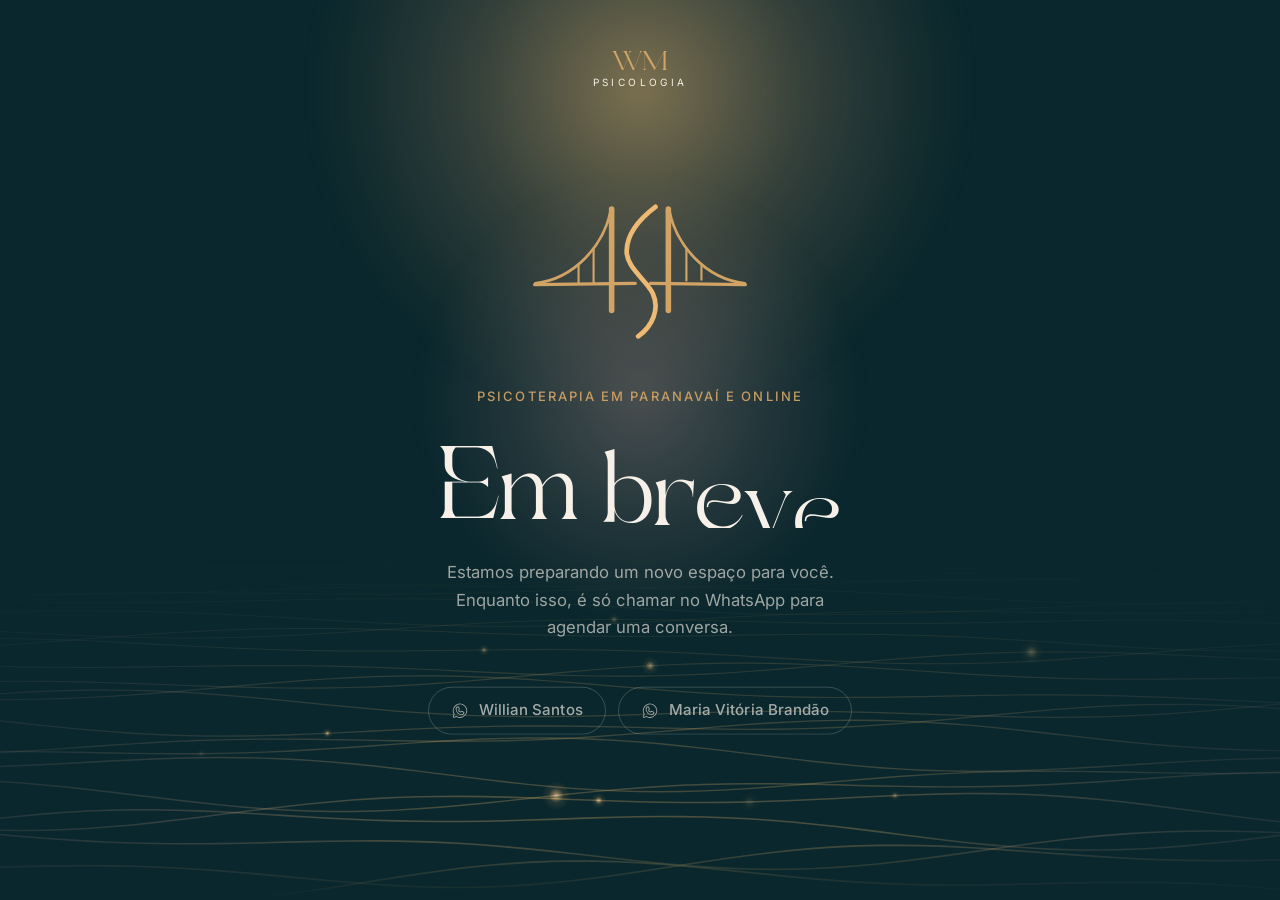
==== commit 01bedf61: "Página "Em breve" como home provisória; landing movida para /site/ A home do domínio passa a ser uma" ====
--- a/index.html
+++ b/index.html
@@ -3,469 +3,105 @@
 <head>
   <meta charset="utf-8">
   <meta name="viewport" content="width=device-width, initial-scale=1">
-  <title>WM Psicologia | Psicoterapia em Paranavaí e online</title>
-  <meta name="description" content="Psicoterapia para crianças, adolescentes e adultos em Paranavaí (PR) e online, com Willian Santos e Maria Vitória Brandão. Agende uma conversa pelo WhatsApp.">
+  <title>WM Psicologia | Em breve</title>
+  <meta name="description" content="Psicoterapia para crianças, adolescentes e adultos em Paranavaí (PR) e online, com Willian Santos e Maria Vitória Brandão. Nosso site chega em breve. Agende uma conversa pelo WhatsApp.">
   <meta name="theme-color" content="#0a272d">
   <link rel="canonical" href="https://wmpsicologia.com.br/">
-
   <meta property="og:type" content="website">
   <meta property="og:locale" content="pt_BR">
   <meta property="og:site_name" content="WM Psicologia">
   <meta property="og:title" content="WM Psicologia | Psicoterapia em Paranavaí e online">
-  <meta property="og:description" content="Um espaço para compreender o que você está vivendo e encontrar novas possibilidades para seguir.">
+  <meta property="og:description" content="Nosso site chega em breve. Enquanto isso, agende uma conversa pelo WhatsApp.">
   <meta property="og:url" content="https://wmpsicologia.com.br/">
   <meta property="og:image" content="https://wmpsicologia.com.br/assets/img/og-image.jpg?v=2">
   <meta property="og:image:width" content="1200">
   <meta property="og:image:height" content="630">
   <meta name="twitter:card" content="summary_large_image">
-
   <link rel="icon" type="image/png" sizes="48x48" href="favicon-48.png">
   <link rel="apple-touch-icon" href="apple-touch-icon.png">
   <link rel="preload" href="assets/fonts/aleiakids.woff2" as="font" type="font/woff2" crossorigin>
-  <link rel="preload" href="assets/fonts/inter-latin.woff2" as="font" type="font/woff2" crossorigin>
-  <link rel="preload" href="assets/img/duo-arch.webp?v=2" as="image" type="image/webp" imagesrcset="assets/img/duo-arch-sm.webp?v=2 480w, assets/img/duo-arch.webp?v=2 770w" imagesizes="(max-width: 900px) 380px, 470px">
   <link rel="stylesheet" href="assets/css/style.css">
-
-  <script type="application/ld+json">
-  {
-    "@context": "https://schema.org",
-    "@type": "MedicalClinic",
-    "name": "WM Psicologia",
-    "url": "https://wmpsicologia.com.br/",
-    "image": "https://wmpsicologia.com.br/assets/img/og-image.jpg?v=2",
-    "description": "Psicoterapia para crianças, adolescentes e adultos, presencial em Paranavaí e online.",
-    "medicalSpecialty": "Psychiatric",
-    "address": {
-      "@type": "PostalAddress",
-      "streetAddress": "Rua Amapá, 1936",
-      "addressLocality": "Paranavaí",
-      "addressRegion": "PR",
-      "addressCountry": "BR"
-    },
-    "employee": [
-      { "@type": "Person", "name": "Willian Henrique Silva dos Santos", "jobTitle": "Psicólogo, CRP 08/20970", "telephone": "+55 44 99846-0313" },
-      { "@type": "Person", "name": "Maria Vitória Vieira Brandão", "jobTitle": "Psicóloga, CRP 08/48935", "telephone": "+55 44 99178-8720" }
-    ]
-  }
-  </script>
   <script>
     (function (d) {
       var h = d.documentElement;
       h.classList.add('js');
       if (window.matchMedia('(prefers-reduced-motion: reduce)').matches) return;
       h.classList.add('motion');
-      try { if (!location.hash && !sessionStorage.getItem('wm-intro')) h.classList.add('intro'); } catch (e) { if (!location.hash) h.classList.add('intro'); }
-      setTimeout(function () { if (!window.__wmMotion) h.classList.remove('motion', 'intro'); }, 4000);
+      setTimeout(function () { if (!window.__wmMotion) h.classList.remove('motion'); }, 4000);
     })(document);
   </script>
+  <style>
+    body { background: var(--ink); color: var(--on-dark); padding-bottom: 0; }
+    .soon { position: relative; min-height: 100dvh; display: flex; flex-direction: column; overflow: hidden; }
+    .soon .river { height: 42%; }
+    .soon__top, .soon__main, .soon__foot { position: relative; z-index: 1; }
+    .soon__top { display: flex; justify-content: center; padding: clamp(28px, 5vh, 48px) var(--gutter) 0; }
+    .soon__top .brand { align-items: center; }
+    .soon__main { flex: 1; display: flex; flex-direction: column; align-items: center; justify-content: center; text-align: center; padding: 48px var(--gutter); }
+    .soon .bridge { width: min(220px, 52vw); height: auto; margin-bottom: clamp(32px, 5vh, 48px); }
+    .soon .eyebrow { margin-bottom: 18px; }
+    .soon h1 { font-size: clamp(3.25rem, 9vw, 6.5rem); line-height: 1; letter-spacing: -0.01em; }
+    .soon__lead { margin: 28px auto 0; max-width: 40ch; color: var(--on-dark-muted); font-size: clamp(1rem, 1.3vw, 1.125rem); }
+    .soon__contact { display: flex; flex-wrap: wrap; justify-content: center; gap: 12px; margin-top: 40px; }
+    .soon__contact .btn { min-height: 48px; padding: 0 22px; font-size: 0.9375rem; }
+    .soon__contact .btn .icon { width: 1.2em; height: 1.2em; }
+    .soon__foot { padding: 0 var(--gutter) clamp(24px, 4vh, 36px); text-align: center; font-size: 0.8125rem; letter-spacing: 0.04em; color: var(--on-dark-muted); }
+    .soon__foot a { color: inherit; text-decoration: none; border-bottom: 1px solid var(--on-dark-faint); transition: color .3s, border-color .3s; }
+    .soon__foot a:hover { color: var(--gold); border-color: var(--gold); }
+    .motion .soon__top, .motion .soon__main > *, .motion .soon__foot { visibility: hidden; }
+    @media (max-width: 640px) {
+      .soon__main { padding: 24px var(--gutter); }
+      .soon .bridge { width: min(150px, 40vw); margin-bottom: 24px; }
+      .soon .eyebrow { font-size: 0.6875rem; margin-bottom: 12px; }
+      .soon__lead { margin-top: 18px; }
+      .soon__contact { flex-direction: column; width: 100%; max-width: 320px; margin-top: 28px; gap: 10px; }
+    }
+    @media (max-height: 700px) and (max-width: 640px) {
+      .soon .bridge { width: 120px; margin-bottom: 18px; }
+      .soon h1 { font-size: 3rem; }
+      .soon__top { padding-top: 20px; }
+      .soon__contact { margin-top: 20px; }
+      .soon__lead { margin-top: 14px; }
+    }
+  </style>
 </head>
 <body>
   <svg width="0" height="0" style="position:absolute" aria-hidden="true">
-    <!-- Ícones: Phosphor Icons (light), licença MIT -->
     <symbol id="i-wa" viewBox="0 0 256 256"><path d="M186.68,146.63l-32-16a6,6,0,0,0-6,.38L133,141.46A42.49,42.49,0,0,1,114.54,123L125,107.33a6,6,0,0,0,.38-6l-16-32A6,6,0,0,0,104,66a38,38,0,0,0-38,38,86.1,86.1,0,0,0,86,86,38,38,0,0,0,38-38A6,6,0,0,0,186.68,146.63ZM152,178a74.09,74.09,0,0,1-74-74,26,26,0,0,1,22.42-25.75l12.66,25.32-10.39,15.58a6,6,0,0,0-.54,5.63,54.43,54.43,0,0,0,29.07,29.07,6,6,0,0,0,5.63-.54l15.58-10.39,25.32,12.66A26,26,0,0,1,152,178ZM128,26A102,102,0,0,0,38.35,176.69L26.73,211.56a14,14,0,0,0,17.71,17.71l34.87-11.62A102,102,0,1,0,128,26Zm0,192a90,90,0,0,1-45.06-12.08,6.09,6.09,0,0,0-3-.81,6.2,6.2,0,0,0-1.9.31L40.65,217.88a2,2,0,0,1-2.53-2.53L50.58,178a6,6,0,0,0-.5-4.91A90,90,0,1,1,128,218Z"/></symbol>
-    <symbol id="i-pin" viewBox="0 0 256 256"><path d="M128,66a38,38,0,1,0,38,38A38,38,0,0,0,128,66Zm0,64a26,26,0,1,1,26-26A26,26,0,0,1,128,130Zm0-112a86.1,86.1,0,0,0-86,86c0,30.91,14.34,63.74,41.47,94.94a252.32,252.32,0,0,0,41.09,38,6,6,0,0,0,6.88,0,252.32,252.32,0,0,0,41.09-38c27.13-31.2,41.47-64,41.47-94.94A86.1,86.1,0,0,0,128,18Zm0,206.51C113,212.93,54,163.62,54,104a74,74,0,0,1,148,0C202,163.62,143,212.93,128,224.51Z"/></symbol>
-    <symbol id="i-arrow" viewBox="0 0 256 256"><path d="M220.24,132.24l-72,72a6,6,0,0,1-8.48-8.48L201.51,134H40a6,6,0,0,1,0-12H201.51L139.76,60.24a6,6,0,0,1,8.48-8.48l72,72A6,6,0,0,1,220.24,132.24Z"/></symbol>
-    <symbol id="i-arrow-ur" viewBox="0 0 256 256"><path d="M198,64V168a6,6,0,0,1-12,0V78.48L68.24,196.24a6,6,0,0,1-8.48-8.48L177.52,70H88a6,6,0,0,1,0-12H192A6,6,0,0,1,198,64Z"/></symbol>
-    <symbol id="i-plus" viewBox="0 0 256 256"><path d="M222,128a6,6,0,0,1-6,6H134v82a6,6,0,0,1-12,0V134H40a6,6,0,0,1,0-12h82V40a6,6,0,0,1,12,0v82h82A6,6,0,0,1,222,128Z"/></symbol>
-    <symbol id="i-nav" viewBox="0 0 256 256"><path d="M236.65,108.1,60.72,42.83l-.13,0A14,14,0,0,0,42.78,60.59s0,.09,0,.13L108.1,236.65A13.77,13.77,0,0,0,121.28,246h.26a13.8,13.8,0,0,0,13.14-9.88l0-.15,22.14-79.1L236,134.73l.15,0a14,14,0,0,0,.53-26.58Zm-4,15.1-82.26,23a6,6,0,0,0-4.16,4.16l-23,82.26a1.85,1.85,0,0,1-1.86,1.36,1.82,1.82,0,0,1-1.92-1.35.61.61,0,0,0,0-.12L54.11,56.62a2,2,0,0,1,2.51-2.51l175.91,65.26.12,0a2,2,0,0,1,0,3.79Z"/></symbol>
-    <symbol id="i-globe" viewBox="0 0 256 256"><path d="M128,26A102,102,0,1,0,230,128,102.12,102.12,0,0,0,128,26Zm89.8,96H173.89c-1.54-40.77-18.48-68.23-30.43-82.67A90.19,90.19,0,0,1,217.8,122ZM128,215.83a110,110,0,0,1-15.19-19.45A128.37,128.37,0,0,1,94.13,134h67.74a128.37,128.37,0,0,1-18.68,62.38A110,110,0,0,1,128,215.83ZM94.13,122a128.37,128.37,0,0,1,18.68-62.38A110,110,0,0,1,128,40.17a110,110,0,0,1,15.19,19.45A128.37,128.37,0,0,1,161.87,122Zm18.41-82.67c-12,14.44-28.89,41.9-30.43,82.67H38.2A90.19,90.19,0,0,1,112.54,39.33ZM38.2,134H82.11c1.54,40.77,18.48,68.23,30.43,82.67A90.19,90.19,0,0,1,38.2,134Zm105.26,82.67c11.95-14.44,28.89-41.9,30.43-82.67H217.8A90.19,90.19,0,0,1,143.46,216.67Z"/></symbol>
-    <symbol id="i-home" viewBox="0 0 256 256"><path d="M240,210H222V131.17l5.76,5.76a6,6,0,0,0,8.48-8.49L137.9,30.09a14,14,0,0,0-19.8,0L19.76,128.44a6,6,0,0,0,8.48,8.49L34,131.17V210H16a6,6,0,0,0,0,12H240a6,6,0,0,0,0-12ZM46,119.17l80.58-80.59a2,2,0,0,1,2.84,0L210,119.17V210H158V152a6,6,0,0,0-6-6H104a6,6,0,0,0-6,6v58H46ZM146,210H110V158h36Z"/></symbol>
-    <symbol id="i-question" viewBox="0 0 256 256"><path d="M138,180a10,10,0,1,1-10-10A10,10,0,0,1,138,180ZM128,74c-21,0-38,15.25-38,34v4a6,6,0,0,0,12,0v-4c0-12.13,11.66-22,26-22s26,9.87,26,22-11.66,22-26,22a6,6,0,0,0-6,6v8a6,6,0,0,0,12,0v-2.42c18.11-2.58,32-16.66,32-33.58C166,89.25,149,74,128,74Zm102,54A102,102,0,1,1,128,26,102.12,102.12,0,0,1,230,128Zm-12,0a90,90,0,1,0-90,90A90.1,90.1,0,0,0,218,128Z"/></symbol>
   </svg>
 
-  <div class="intro-screen" aria-hidden="true">
-    <div class="intro-screen__inner">
-      <svg class="bridge bridge--intro" viewBox="-12 -12 1024 638" fill="none" aria-hidden="true" focusable="false">
+  <main class="soon">
+    <div class="glow glow--center" aria-hidden="true"></div>
+    <canvas class="river" data-river aria-hidden="true"></canvas>
+
+    <header class="soon__top">
+      <span class="brand" aria-label="WM Psicologia">
+        <span class="brand__wm">WM</span>
+        <span class="brand__sub">Psicologia</span>
+      </span>
+    </header>
+
+    <div class="soon__main">
+      <svg class="bridge bridge--soon" viewBox="-12 -12 1024 638" fill="none" aria-hidden="true" focusable="false">
         <g class="bridge__towers"><path d="M368,488 L368,16"/><path d="M632,488 L632,16"/></g>
         <g class="bridge__deck"><path d="M478,362 L10,368"/><path d="M548,362 L990,368"/></g>
         <g class="bridge__cables"><path d="M362,30 C330,180 200,340 12,362"/><path d="M638,30 C670,180 800,340 988,362"/></g>
         <g class="bridge__hangers"><path d="M214,273 L214,364"/><path d="M284,199 L284,363"/><path d="M716,199 L716,363"/><path d="M786,273 L786,364"/></g>
         <path class="bridge__river" d="M572,6 C500,60 440,130 438,210 C436,290 530,345 560,410 C592,480 560,560 490,610"/>
       </svg>
-      <p class="intro-screen__word"><span class="intro-screen__wm">WM</span><span class="intro-screen__sub">Psicologia</span></p>
-    </div>
-  </div>
-
-  <a class="skip-link" href="#conteudo">Pular para o conteúdo</a>
-
-  <header class="site-header is-solid" id="topo">
-    <div class="container">
-      <a class="brand" href="#inicio" aria-label="WM Psicologia, página inicial">
-        <span class="brand__wm">WM</span>
-        <span class="brand__sub">Psicologia</span>
-      </a>
-      <nav class="nav" aria-label="Principal">
-        <a href="#abordagem">Como trabalhamos</a>
-        <a href="#profissionais">Profissionais</a>
-        <a href="#localizacao">Localização</a>
-        <a href="#duvidas">Dúvidas</a>
-        <a class="btn btn--ghost-dark" href="#agendar">Agendar uma conversa</a>
-      </nav>
-    </div>
-    <span class="scroll-progress" aria-hidden="true"></span>
-  </header>
-
-  <main id="conteudo">
-
-    <!-- 1. Hero -->
-    <section class="hero" id="inicio" aria-labelledby="hero-title">
-      <div class="glow" aria-hidden="true"></div>
-      <canvas class="river" data-river aria-hidden="true"></canvas>
-      <div class="rings" aria-hidden="true"><span></span><span></span><span></span><span></span><span></span><span></span></div>
-      <div class="container hero__grid">
-        <div>
-          <p class="eyebrow reveal">Psicoterapia em Paranavaí e online</p>
-          <h1 class="h-xl reveal" id="hero-title" style="--d:.08s">Um espaço para compreender o que você está vivendo</h1>
-          <p class="hero__sub lead reveal" style="--d:.16s">e encontrar novas possibilidades para seguir. Atendimento para crianças, adolescentes e adultos.</p>
-          <div class="hero__actions reveal" style="--d:.24s">
-            <a class="btn btn--gold btn--aura aura--gold" data-magnetic href="#agendar"><span class="aura" aria-hidden="true"><i></i><i></i><i></i></span>Agendar uma conversa</a>
-            <a class="text-link" href="#profissionais">Conheça os profissionais</a>
-          </div>
-        </div>
-        <div class="hero__media reveal" style="--d:.2s">
-          <svg class="arch-outline" aria-hidden="true" focusable="false"><path/></svg>
-          <div class="arch">
-            <img src="assets/img/duo-arch.webp?v=2"
-                 srcset="assets/img/duo-arch-sm.webp?v=2 480w, assets/img/duo-arch.webp?v=2 770w"
-                 sizes="(max-width: 900px) 380px, 470px"
-                 width="770" height="940" fetchpriority="high"
-                 alt="Willian Santos e Maria Vitória Brandão, psicólogos da WM Psicologia, lado a lado na clínica">
-          </div>
-        </div>
-      </div>
-    </section>
-
-    <!-- 2. Ponte de empatia -->
-    <section class="section is-sand" id="sobre" aria-labelledby="empatia-title">
-      <div class="container">
-        <h2 class="statement reveal" id="empatia-title">Nem sempre é fácil compreender sozinho <span class="soft">aquilo que estamos vivendo.</span></h2>
-        <div class="empathy__body">
-          <p class="reveal">Há momentos em que uma situação, uma relação, uma escolha ou uma mudança começa a ocupar espaço demais na nossa vida. Às vezes sabemos que algo não está bem, mas ainda não conseguimos compreender exatamente o quê.</p>
-          <p class="reveal">A psicoterapia pode ser um espaço para parar, olhar para essa experiência com mais cuidado e construir, junto com alguém, uma compreensão mais ampla sobre o que está acontecendo.</p>
-          <p class="reveal">Mais do que encontrar respostas prontas, trata-se de poder falar, sentir, perceber, questionar e descobrir novas maneiras de se relacionar consigo mesmo, com os outros e com a própria vida.</p>
-        </div>
-      </div>
-      <svg class="flow-line" viewBox="0 0 1440 160" preserveAspectRatio="none" aria-hidden="true">
-        <path class="flow-line__base" d="M0,118 C220,60 380,150 620,104 C860,58 1000,140 1220,92 C1320,70 1390,84 1440,96"/>
-        <path class="flow-line__current" d="M0,118 C220,60 380,150 620,104 C860,58 1000,140 1220,92 C1320,70 1390,84 1440,96"/>
-      </svg>
-    </section>
-
-    <!-- 3. Quando procurar psicoterapia -->
-    <section class="section is-dark" id="quando" aria-labelledby="quando-title">
-      <div class="glow glow--low" aria-hidden="true"></div>
-      <div class="container">
-        <div class="when__head">
-          <h2 class="h-lg reveal" id="quando-title">Quando procurar psicoterapia?</h2>
-          <p class="lead muted-dark reveal">Talvez você esteja vivendo um momento em que...</p>
-        </div>
-        <ol class="when__grid">
-          <li class="reveal"><span class="when__bar" aria-hidden="true"></span><span class="when__text">Sente que está sobrecarregado e não consegue organizar o que está acontecendo.</span></li>
-          <li class="reveal" style="--d:.06s"><span class="when__bar" aria-hidden="true"></span><span class="when__text">Percebe dificuldades nos relacionamentos.</span></li>
-          <li class="reveal" style="--d:.12s"><span class="when__bar" aria-hidden="true"></span><span class="when__text">Está passando por uma mudança importante.</span></li>
-          <li class="reveal"><span class="when__bar" aria-hidden="true"></span><span class="when__text">Tem enfrentado ansiedade, tristeza, medo ou insegurança.</span></li>
-          <li class="reveal" style="--d:.06s"><span class="when__bar" aria-hidden="true"></span><span class="when__text">Sente dificuldade para tomar decisões.</span></li>
-          <li class="reveal" style="--d:.12s"><span class="when__bar" aria-hidden="true"></span><span class="when__text">Está vivendo conflitos familiares ou afetivos.</span></li>
-          <li class="reveal"><span class="when__bar" aria-hidden="true"></span><span class="when__text">Percebe que determinados padrões continuam se repetindo.</span></li>
-          <li class="reveal" style="--d:.06s"><span class="when__bar" aria-hidden="true"></span><span class="when__text">Está atravessando uma fase de transição e não sabe exatamente qual caminho seguir.</span></li>
-          <li class="reveal" style="--d:.12s"><span class="when__bar" aria-hidden="true"></span><span class="when__text">Ou simplesmente gostaria de compreender melhor a si mesmo e sua maneira de viver.</span></li>
-        </ol>
-        <div class="when__close reveal">
-          <p>Você não precisa esperar chegar ao limite para procurar ajuda.</p>
-          <a class="btn btn--gold btn--aura aura--gold" data-magnetic href="#agendar"><span class="aura" aria-hidden="true"><i></i><i></i><i></i></span>Agendar uma conversa</a>
-        </div>
-      </div>
-    </section>
-
-    <!-- 4. Como trabalhamos -->
-    <section class="section is-sand" id="abordagem" aria-labelledby="abordagem-title">
-      <div class="container approach__grid">
-        <div class="approach__intro">
-          <h2 class="h-lg reveal" id="abordagem-title">Como trabalhamos</h2>
-          <p class="lead muted-light reveal">Um processo construído a partir da escuta, sem respostas prontas.</p>
-          <div class="approach__lines">
-            <div class="reveal">
-              <img src="assets/img/ponte-dourada.png" width="261" height="160" alt="" loading="lazy">
-              <p><strong>Willian</strong> trabalha a partir da Gestalt-terapia e da Psicologia Humanista-existencial.</p>
-            </div>
-            <div class="reveal" style="--d:.08s">
-              <img src="assets/img/lotus-rose.png" width="280" height="160" alt="" loading="lazy">
-              <p><strong>Maria Vitória</strong> trabalha a partir da Psicanálise e é especialista em Neuropsicologia.</p>
-            </div>
-          </div>
-        </div>
-
-        <div class="path" data-path>
-          <div class="path__rail" aria-hidden="true"><span class="path__fill"></span></div>
-          <div class="path__step reveal">
-            <h3>Cada história é única</h3>
-            <p>Cada pessoa chega à psicoterapia com uma história, uma maneira própria de perceber o mundo e diferentes formas de lidar com aquilo que vive.</p>
-          </div>
-          <div class="path__step reveal">
-            <h3>A escuta vem primeiro</h3>
-            <p>Por isso, o processo terapêutico não é conduzido a partir de respostas prontas. O trabalho começa pela escuta e pela compreensão da sua experiência, considerando sua história, seus relacionamentos e o contexto em que sua vida acontece.</p>
-          </div>
-          <div class="path__step reveal">
-            <h3>Novas maneiras de seguir</h3>
-            <p>Ao longo do processo, construímos um espaço em que seja possível compreender melhor aquilo que está sendo vivido, ampliar a percepção sobre si e sobre as próprias relações e encontrar maneiras mais possíveis de lidar com os desafios do presente.</p>
-          </div>
-        </div>
-      </div>
-    </section>
-
-    <!-- 5. Profissionais -->
-    <section class="section is-paper" id="profissionais" aria-labelledby="pros-title">
-      <div class="container">
-        <div class="pros__head">
-          <p class="eyebrow reveal">Profissionais</p>
-          <h2 class="h-lg reveal" id="pros-title">Quem vai caminhar com você</h2>
-          <p class="lead muted-light reveal">Dois psicólogos, duas abordagens e um mesmo cuidado com quem chega.</p>
-        </div>
-
-        <div class="pros__grid">
-          <article class="pro pro--will reveal" data-tilt aria-labelledby="will-name">
-            <div class="pro__photo">
-              <img src="assets/img/willian.webp" width="512" height="770" loading="lazy" alt="Retrato do psicólogo Willian Santos">
-            </div>
-            <div class="pro__body">
-              <div class="pro__top">
-                <div>
-                  <h3 class="pro__name" id="will-name">Willian Santos</h3>
-                  <p class="pro__crp">Willian Henrique Silva dos Santos, CRP 08/20970</p>
-                </div>
-                <img class="pro__symbol" src="assets/img/ponte-dourada.png" width="261" height="160" alt="" loading="lazy">
-              </div>
-              <p class="pro__bio">Psicólogo há 13 anos e gestalt-terapeuta. Professor universitário, supervisor clínico e especialista em Psicologia Humanista-existencial.</p>
-              <dl class="pro__facts">
-                <div><dt>Atende</dt><dd>Adultos</dd></div>
-                <div><dt>Abordagem</dt><dd>Gestalt-terapia</dd></div>
-                <div><dt>Formato</dt><dd>Presencial e online</dd></div>
-                <div><dt>Atendimento</dt><dd>Particular</dd></div>
-              </dl>
-              <a class="btn btn--gold btn--aura aura--gold" href="https://wa.me/5544998460313?text=Ol%C3%A1%2C%20Willian%21%20Estou%20entrando%20em%20contato%20atrav%C3%A9s%20do%20site%20da%20WM%20Psicologia%20e%20gostaria%20de%20agendar%20uma%20conversa." target="_blank" rel="noopener"><span class="aura" aria-hidden="true"><i></i><i></i><i></i></span>
-                <svg class="icon" aria-hidden="true"><use href="#i-wa"/></svg>Agendar com Willian
-              </a>
-            </div>
-          </article>
-
-          <article class="pro pro--mavi reveal" data-tilt style="--d:.1s" aria-labelledby="mavi-name">
-            <div class="pro__photo">
-              <img src="assets/img/mavi.webp" width="720" height="900" loading="lazy" alt="Retrato da psicóloga Maria Vitória Brandão">
-            </div>
-            <div class="pro__body">
-              <div class="pro__top">
-                <div>
-                  <h3 class="pro__name" id="mavi-name">Maria Vitória Brandão</h3>
-                  <p class="pro__crp">Maria Vitória Vieira Brandão, CRP 08/48935</p>
-                </div>
-                <img class="pro__symbol" src="assets/img/lotus-rose.png" width="280" height="160" alt="" loading="lazy">
-              </div>
-              <p class="pro__bio">Psicóloga de crianças, adolescentes e adultos. Psicanalista e especialista em Neuropsicologia.</p>
-              <dl class="pro__facts">
-                <div><dt>Atende</dt><dd>Crianças, adolescentes e adultos</dd></div>
-                <div><dt>Abordagem</dt><dd>Psicanálise</dd></div>
-                <div><dt>Formato</dt><dd>Presencial e online</dd></div>
-                <div>
-                  <dt>Atendimento</dt>
-                  <dd>Particular e convênios
-                    <ul class="plans" aria-label="Convênios aceitos">
-                      <li>Unimed</li><li>SAS</li><li>Saúde Caixa</li><li>Med Prev</li><li>Postal Saúde</li><li>Bradesco Saúde</li><li>Humana Saúde</li><li>Fundação Copel</li><li>Fundação Sanepar</li><li>Cassi</li><li>CIS/AMUNPAR</li><li>Primícia</li>
-                    </ul>
-                  </dd>
-                </div>
-              </dl>
-              <a class="btn btn--rose btn--aura aura--rose" href="https://wa.me/5544991788720?text=Ol%C3%A1%2C%20Maria%20Vit%C3%B3ria%21%20Estou%20entrando%20em%20contato%20atrav%C3%A9s%20do%20site%20da%20WM%20Psicologia%20e%20gostaria%20de%20agendar%20uma%20conversa." target="_blank" rel="noopener"><span class="aura" aria-hidden="true"><i></i><i></i><i></i></span>
-                <svg class="icon" aria-hidden="true"><use href="#i-wa"/></svg>Agendar com Maria Vitória
-              </a>
-            </div>
-          </article>
-        </div>
-      </div>
-    </section>
-
-    <!-- 6. Como funciona o primeiro contato -->
-    <section class="section is-dark" id="primeiro-contato" aria-labelledby="contato-title">
-      <div class="glow" aria-hidden="true"></div>
-      <div class="container">
-        <div class="steps__head">
-          <h2 class="h-lg reveal" id="contato-title">Como funciona o primeiro contato</h2>
-        </div>
-        <div class="steps-wrap">
-        <div class="steps__line" aria-hidden="true"><span class="steps__fill"></span><span class="steps__dot"></span></div>
-        <ol class="steps">
-          <li class="step reveal">
-            <span class="step__num" aria-hidden="true">1</span>
-            <h3>Escolha com quem falar</h3>
-            <p>Toque no botão do profissional e envie uma mensagem pelo WhatsApp. Pode ser curta, do jeito que você conseguir.</p>
-          </li>
-          <li class="step reveal" style="--d:.1s">
-            <span class="step__num" aria-hidden="true">2</span>
-            <h3>Uma conversa inicial</h3>
-            <p>Você tira suas dúvidas sobre o atendimento, escolhe entre presencial ou online e combina o melhor horário.</p>
-          </li>
-          <li class="step reveal" style="--d:.2s">
-            <span class="step__num" aria-hidden="true">3</span>
-            <h3>A primeira sessão</h3>
-            <p>Um encontro para você contar, no seu tempo, o que te trouxe até aqui. Sem pressa e sem precisar ter tudo organizado.</p>
-          </li>
-        </ol>
-        </div>
-        <div class="steps__cta reveal">
-          <a class="btn btn--gold btn--aura aura--gold" data-magnetic href="#agendar"><span class="aura" aria-hidden="true"><i></i><i></i><i></i></span>Agendar uma conversa</a>
-        </div>
-      </div>
-    </section>
-
-    <!-- 7. Localização -->
-    <section class="section is-sand" id="localizacao" aria-labelledby="local-title">
-      <div class="container">
-        <div class="place__grid">
-          <div class="place__text">
-            <h2 class="h-lg reveal" id="local-title">Um lugar para falar e ser escutado</h2>
-            <p class="reveal">Psicoterapia também acontece no espaço em que o encontro é construído. Por isso, buscamos criar um ambiente reservado, tranquilo e confortável, onde cada pessoa possa encontrar um lugar para falar e ser escutada com cuidado.</p>
-            <div class="address reveal">
-              <svg class="icon" aria-hidden="true"><use href="#i-pin"/></svg>
-              <div>
-                <strong>Rua Amapá, 1936</strong>
-                <span>Centro, Paranavaí, PR</span>
-              </div>
-            </div>
-            <div class="place__actions reveal">
-              <a class="btn btn--ink" href="https://www.google.com/maps/dir/?api=1&amp;destination=Rua%20Amap%C3%A1%2C%201936%2C%20Centro%2C%20Paranava%C3%AD%20-%20PR" target="_blank" rel="noopener">
-                <svg class="icon" aria-hidden="true"><use href="#i-nav"/></svg>Como chegar
-              </a>
-            </div>
-          </div>
-          <div class="place__photo reveal" style="--d:.1s">
-            <img src="assets/img/clinica.webp" width="1000" height="801" loading="lazy" alt="Fachada da clínica WM Psicologia na Rua Amapá, em Paranavaí, ao entardecer">
-          </div>
-        </div>
-        <div class="map reveal">
-          <iframe title="Mapa da WM Psicologia, Rua Amapá, 1936, Centro, Paranavaí"
-                  src="https://www.google.com/maps?q=Rua%20Amap%C3%A1%2C%201936%2C%20Centro%2C%20Paranava%C3%AD%20-%20PR&amp;output=embed"
-                  loading="lazy" referrerpolicy="no-referrer-when-downgrade" allowfullscreen></iframe>
-        </div>
-      </div>
-    </section>
-
-    <!-- 8. FAQ -->
-    <section class="section is-paper" id="duvidas" aria-labelledby="faq-title">
-      <div class="container faq__grid">
-        <div class="faq__intro">
-          <h2 class="h-lg reveal" id="faq-title">Dúvidas frequentes</h2>
-          <p class="reveal">Se a sua pergunta não estiver aqui, é só enviar uma mensagem. Responder dúvidas também faz parte do primeiro contato.</p>
-          <a class="text-link reveal" href="#agendar">Agendar uma conversa <svg class="icon" aria-hidden="true"><use href="#i-arrow"/></svg></a>
-        </div>
-        <div class="faq">
-          <details class="reveal">
-            <summary>Como sei se preciso de terapia?<svg class="icon" aria-hidden="true"><use href="#i-plus"/></svg></summary>
-            <div class="faq__answer"><p>Não é preciso estar em crise para começar. Se algo tem ocupado espaço demais na sua vida, ou se você simplesmente quer se compreender melhor, isso já é um bom motivo para conversar.</p></div>
-          </details>
-          <details class="reveal">
-            <summary>Com quem devo agendar?<svg class="icon" aria-hidden="true"><use href="#i-plus"/></svg></summary>
-            <div class="faq__answer"><p>Willian atende adultos, a partir da Gestalt-terapia. Maria Vitória atende crianças, adolescentes e adultos, a partir da Psicanálise. Se ainda tiver dúvida, envie uma mensagem para qualquer um dos dois e conte um pouco do que está buscando.</p></div>
-          </details>
-          <details class="reveal">
-            <summary>Vocês atendem por convênio?<svg class="icon" aria-hidden="true"><use href="#i-plus"/></svg></summary>
-            <div class="faq__answer"><p>Maria Vitória atende particular e pelos convênios Unimed, SAS, Saúde Caixa, Med Prev, Postal Saúde, Bradesco Saúde, Humana Saúde, Fundação Copel, Fundação Sanepar, Cassi, CIS/AMUNPAR e Primícia. Willian atende somente particular. Para confirmar a cobertura do seu plano, fale diretamente pelo WhatsApp.</p></div>
-          </details>
-          <details class="reveal">
-            <summary>Quanto custa a sessão?<svg class="icon" aria-hidden="true"><use href="#i-plus"/></svg></summary>
-            <div class="faq__answer"><p>Os valores e a frequência das sessões são informados diretamente na conversa pelo WhatsApp, junto com os horários disponíveis.</p></div>
-          </details>
-          <details class="reveal">
-            <summary>O atendimento online funciona?<svg class="icon" aria-hidden="true"><use href="#i-plus"/></svg></summary>
-            <div class="faq__answer"><p>Sim. A psicoterapia online é regulamentada pelo Conselho Federal de Psicologia e segue os mesmos princípios de cuidado e sigilo do atendimento presencial. Você só precisa de um lugar reservado e de uma conexão estável.</p></div>
-          </details>
-          <details class="reveal">
-            <summary>Vocês atendem crianças e adolescentes?<svg class="icon" aria-hidden="true"><use href="#i-plus"/></svg></summary>
-            <div class="faq__answer"><p>Sim, com a Maria Vitória. Nesse caso, o primeiro contato é feito pelos pais ou responsáveis.</p></div>
-          </details>
-          <details class="reveal">
-            <summary>O que eu falar fica em sigilo?<svg class="icon" aria-hidden="true"><use href="#i-plus"/></svg></summary>
-            <div class="faq__answer"><p>Sim. O sigilo é um dever previsto no Código de Ética Profissional do Psicólogo. O que é conversado em sessão fica entre você e o profissional.</p></div>
-          </details>
-          <details class="reveal">
-            <summary>Preciso saber o que vou falar na primeira sessão?<svg class="icon" aria-hidden="true"><use href="#i-plus"/></svg></summary>
-            <div class="faq__answer"><p>Não. Você não precisa chegar com tudo organizado. A primeira sessão é justamente o espaço para começar a conversar, no seu ritmo.</p></div>
-          </details>
-        </div>
-      </div>
-    </section>
-
-    <!-- 9. CTA final -->
-    <section class="section is-dark final" id="agendar" aria-labelledby="final-title">
-      <div class="glow glow--center" aria-hidden="true"></div>
-      <canvas class="river river--final" data-river aria-hidden="true"></canvas>
-      <div class="container">
-        <svg class="bridge bridge--final" viewBox="-12 -12 1024 638" fill="none" aria-hidden="true" focusable="false">
-        <g class="bridge__towers"><path d="M368,488 L368,16"/><path d="M632,488 L632,16"/></g>
-        <g class="bridge__deck"><path d="M478,362 L10,368"/><path d="M548,362 L990,368"/></g>
-        <g class="bridge__cables"><path d="M362,30 C330,180 200,340 12,362"/><path d="M638,30 C670,180 800,340 988,362"/></g>
-        <g class="bridge__hangers"><path d="M214,273 L214,364"/><path d="M284,199 L284,363"/><path d="M716,199 L716,363"/><path d="M786,273 L786,364"/></g>
-        <path class="bridge__river" d="M572,6 C500,60 440,130 438,210 C436,290 530,345 560,410 C592,480 560,560 490,610"/>
-      </svg>
-        <h2 class="h-xl reveal" id="final-title">Você não precisa ter todas as respostas antes de começar.</h2>
-        <p class="final__sub lead reveal">O primeiro passo pode ser simplesmente conversar.</p>
-        <div class="choices">
-          <div class="choice reveal">
-            <div class="choice__head">
-              <img src="assets/img/willian.webp" width="52" height="52" alt="" loading="lazy">
-              <h3>Willian Santos</h3>
-            </div>
-            <p>Para adultos, com Gestalt-terapia. Presencial e online, atendimento particular.</p>
-            <a class="btn btn--gold btn--aura aura--gold" href="https://wa.me/5544998460313?text=Ol%C3%A1%2C%20Willian%21%20Estou%20entrando%20em%20contato%20atrav%C3%A9s%20do%20site%20da%20WM%20Psicologia%20e%20gostaria%20de%20agendar%20uma%20conversa." target="_blank" rel="noopener"><span class="aura" aria-hidden="true"><i></i><i></i><i></i></span>
-              <svg class="icon" aria-hidden="true"><use href="#i-wa"/></svg>Agendar com Willian
-            </a>
-          </div>
-          <div class="choice reveal" style="--d:.1s">
-            <div class="choice__head">
-              <img src="assets/img/mavi.webp" width="52" height="52" alt="" loading="lazy">
-              <h3>Maria Vitória Brandão</h3>
-            </div>
-            <p>Para crianças, adolescentes e adultos, com Psicanálise. Presencial e online, particular e convênios.</p>
-            <a class="btn btn--rose btn--aura aura--rose" href="https://wa.me/5544991788720?text=Ol%C3%A1%2C%20Maria%20Vit%C3%B3ria%21%20Estou%20entrando%20em%20contato%20atrav%C3%A9s%20do%20site%20da%20WM%20Psicologia%20e%20gostaria%20de%20agendar%20uma%20conversa." target="_blank" rel="noopener"><span class="aura" aria-hidden="true"><i></i><i></i><i></i></span>
-              <svg class="icon" aria-hidden="true"><use href="#i-wa"/></svg>Agendar com Maria Vitória
-            </a>
-          </div>
-        </div>
-      </div>
-    </section>
-  </main>
-
-  <footer class="site-footer">
-    <div class="container">
-      <div class="footer__grid">
-        <div>
-          <a class="brand" href="#inicio" aria-label="WM Psicologia, página inicial">
-            <span class="brand__wm">WM</span>
-            <span class="brand__sub">Psicologia</span>
-          </a>
-          <p class="footer__tag">Psicoterapia para crianças, adolescentes e adultos, presencial em Paranavaí e online.</p>
-        </div>
-        <div>
-          <h4>Profissionais</h4>
-          <ul>
-            <li>Willian Santos, CRP 08/20970</li>
-            <li>Maria Vitória Brandão, CRP 08/48935</li>
-          </ul>
-        </div>
-        <div>
-          <h4>Contato</h4>
-          <ul>
-            <li><a href="https://wa.me/5544998460313?text=Ol%C3%A1%2C%20Willian%21%20Estou%20entrando%20em%20contato%20atrav%C3%A9s%20do%20site%20da%20WM%20Psicologia%20e%20gostaria%20de%20agendar%20uma%20conversa." target="_blank" rel="noopener">Willian: (44) 99846-0313</a></li>
-            <li><a href="https://wa.me/5544991788720?text=Ol%C3%A1%2C%20Maria%20Vit%C3%B3ria%21%20Estou%20entrando%20em%20contato%20atrav%C3%A9s%20do%20site%20da%20WM%20Psicologia%20e%20gostaria%20de%20agendar%20uma%20conversa." target="_blank" rel="noopener">Maria Vitória: (44) 99178-8720</a></li>
-            <li><a href="https://www.google.com/maps/search/?api=1&amp;query=Rua%20Amap%C3%A1%2C%201936%2C%20Centro%2C%20Paranava%C3%AD%20-%20PR" target="_blank" rel="noopener">Rua Amapá, 1936, Centro, Paranavaí, PR</a></li>
-          </ul>
-        </div>
-      </div>
-      <div class="footer__bottom">
-        <span>&copy; <span data-year>2026</span> WM Psicologia. Todos os direitos reservados.</span>
-        <a class="footer__credit" href="https://ilimita.com.br/" target="_blank" rel="noopener" aria-label="Site feito pela Ilimita"><img src="assets/img/ilimita.svg" width="240" height="95" alt="Ilimita" loading="lazy"></a>
+      <p class="eyebrow">Psicoterapia em Paranavaí e online</p>
+      <h1>Em breve</h1>
+      <p class="soon__lead">Estamos preparando um novo espaço para você. Enquanto isso, é só chamar no WhatsApp para agendar uma conversa.</p>
+      <div class="soon__contact">
+        <a class="btn btn--ghost-dark" href="https://wa.me/5544998460313?text=Ol%C3%A1%2C%20Willian%21%20Estou%20entrando%20em%20contato%20atrav%C3%A9s%20do%20site%20da%20WM%20Psicologia%20e%20gostaria%20de%20agendar%20uma%20conversa." target="_blank" rel="noopener"><svg class="icon" aria-hidden="true"><use href="#i-wa"/></svg>Willian Santos</a>
+        <a class="btn btn--ghost-dark" href="https://wa.me/5544991788720?text=Ol%C3%A1%2C%20Maria%20Vit%C3%B3ria%21%20Estou%20entrando%20em%20contato%20atrav%C3%A9s%20do%20site%20da%20WM%20Psicologia%20e%20gostaria%20de%20agendar%20uma%20conversa." target="_blank" rel="noopener"><svg class="icon" aria-hidden="true"><use href="#i-wa"/></svg>Maria Vitória Brandão</a>
       </div>
     </div>
-  </footer>
 
+    <footer class="soon__foot">
+      <a href="https://www.google.com/maps/search/?api=1&amp;query=Rua%20Amap%C3%A1%2C%201936%2C%20Centro%2C%20Paranava%C3%AD%20-%20PR" target="_blank" rel="noopener">Rua Amapá, 1936, Centro, Paranavaí, PR</a>
+    </footer>
+  </main>
 
   <script src="assets/js/vendor/gsap.min.js" defer></script>
   <script src="assets/js/vendor/ScrollTrigger.min.js" defer></script>
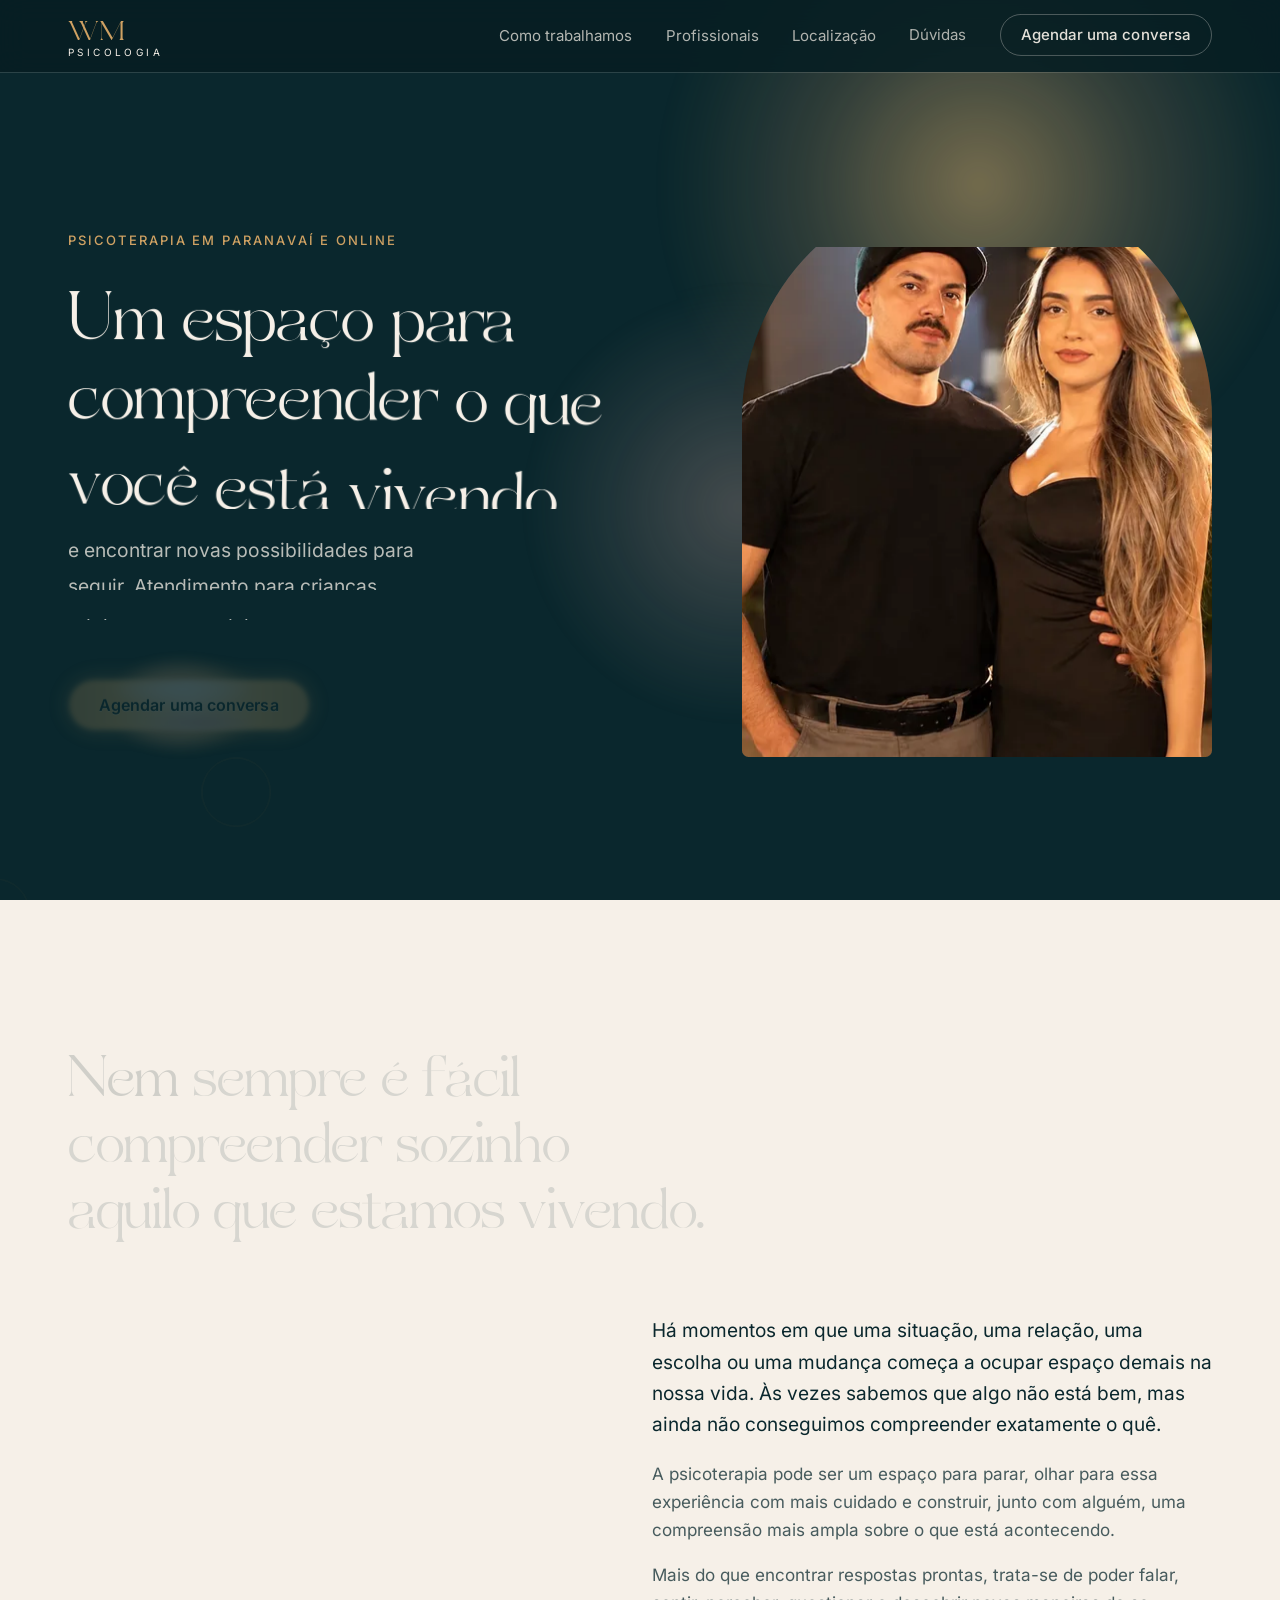
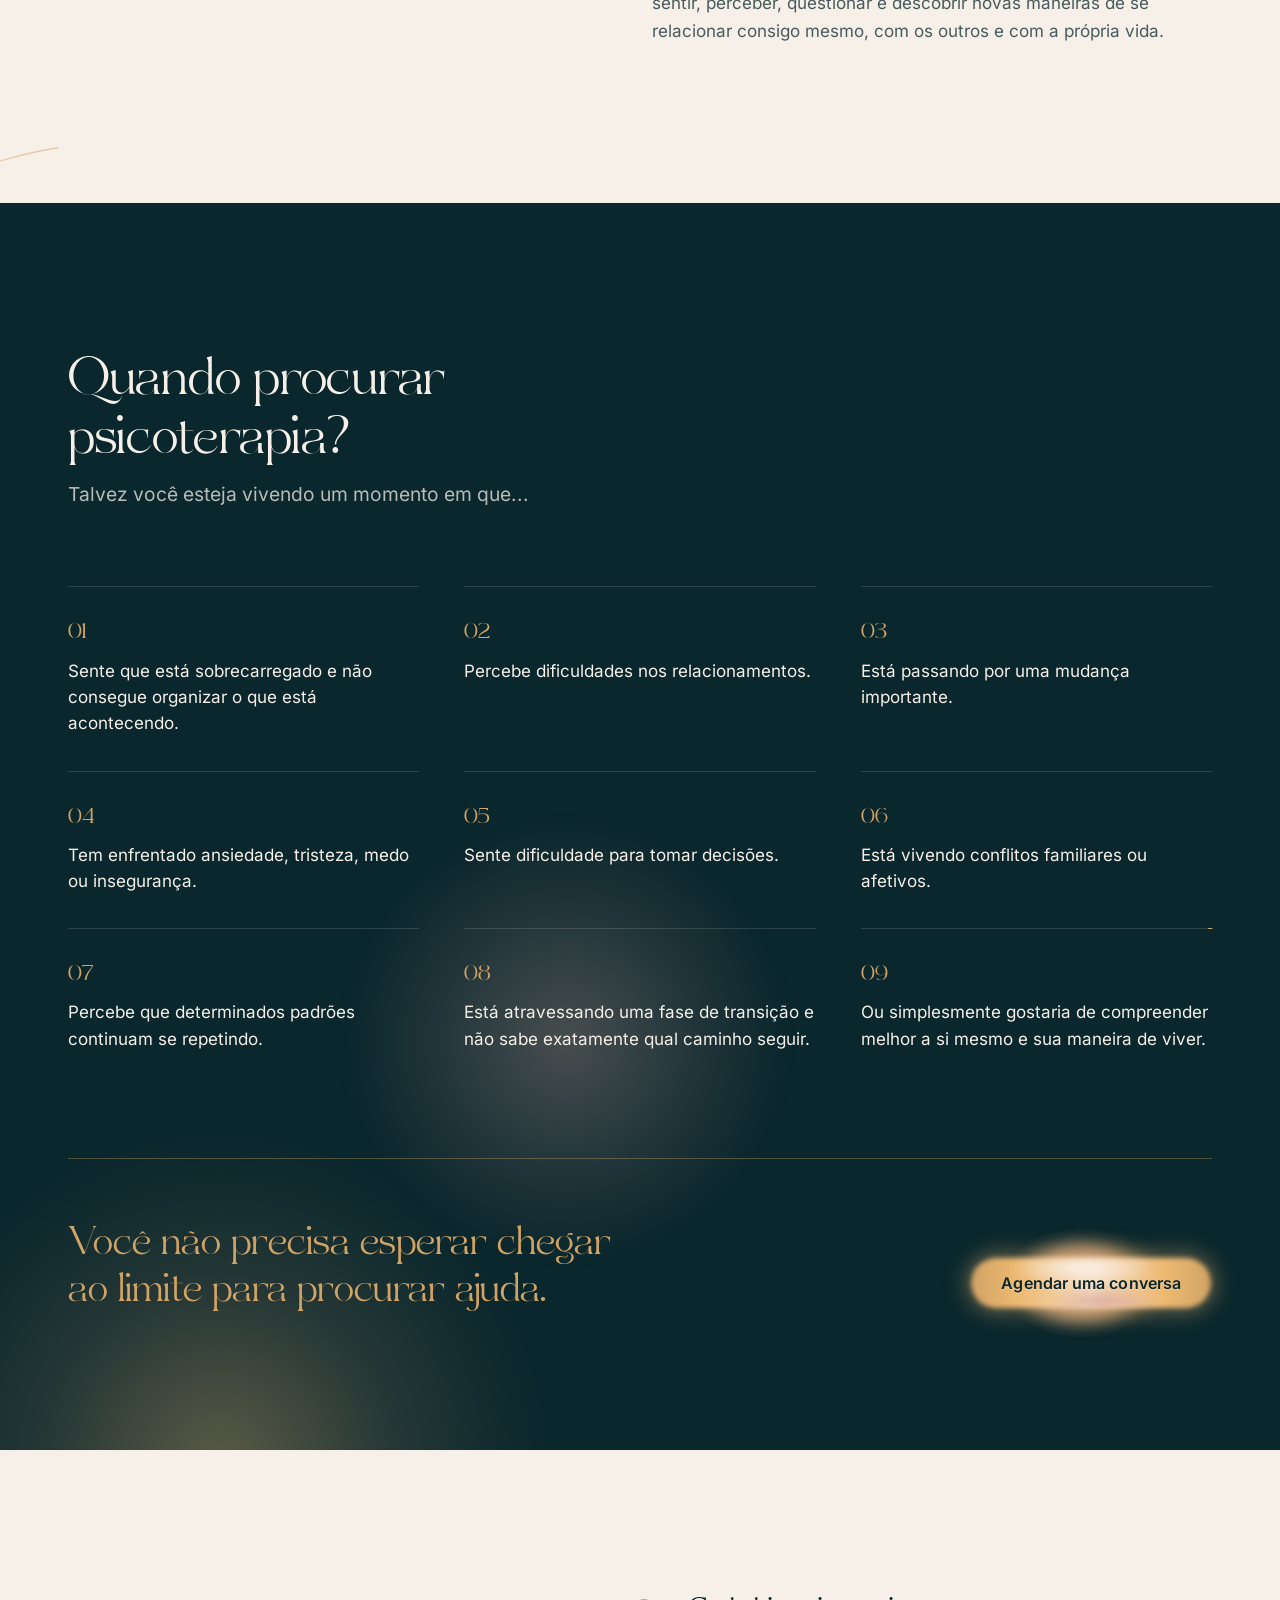
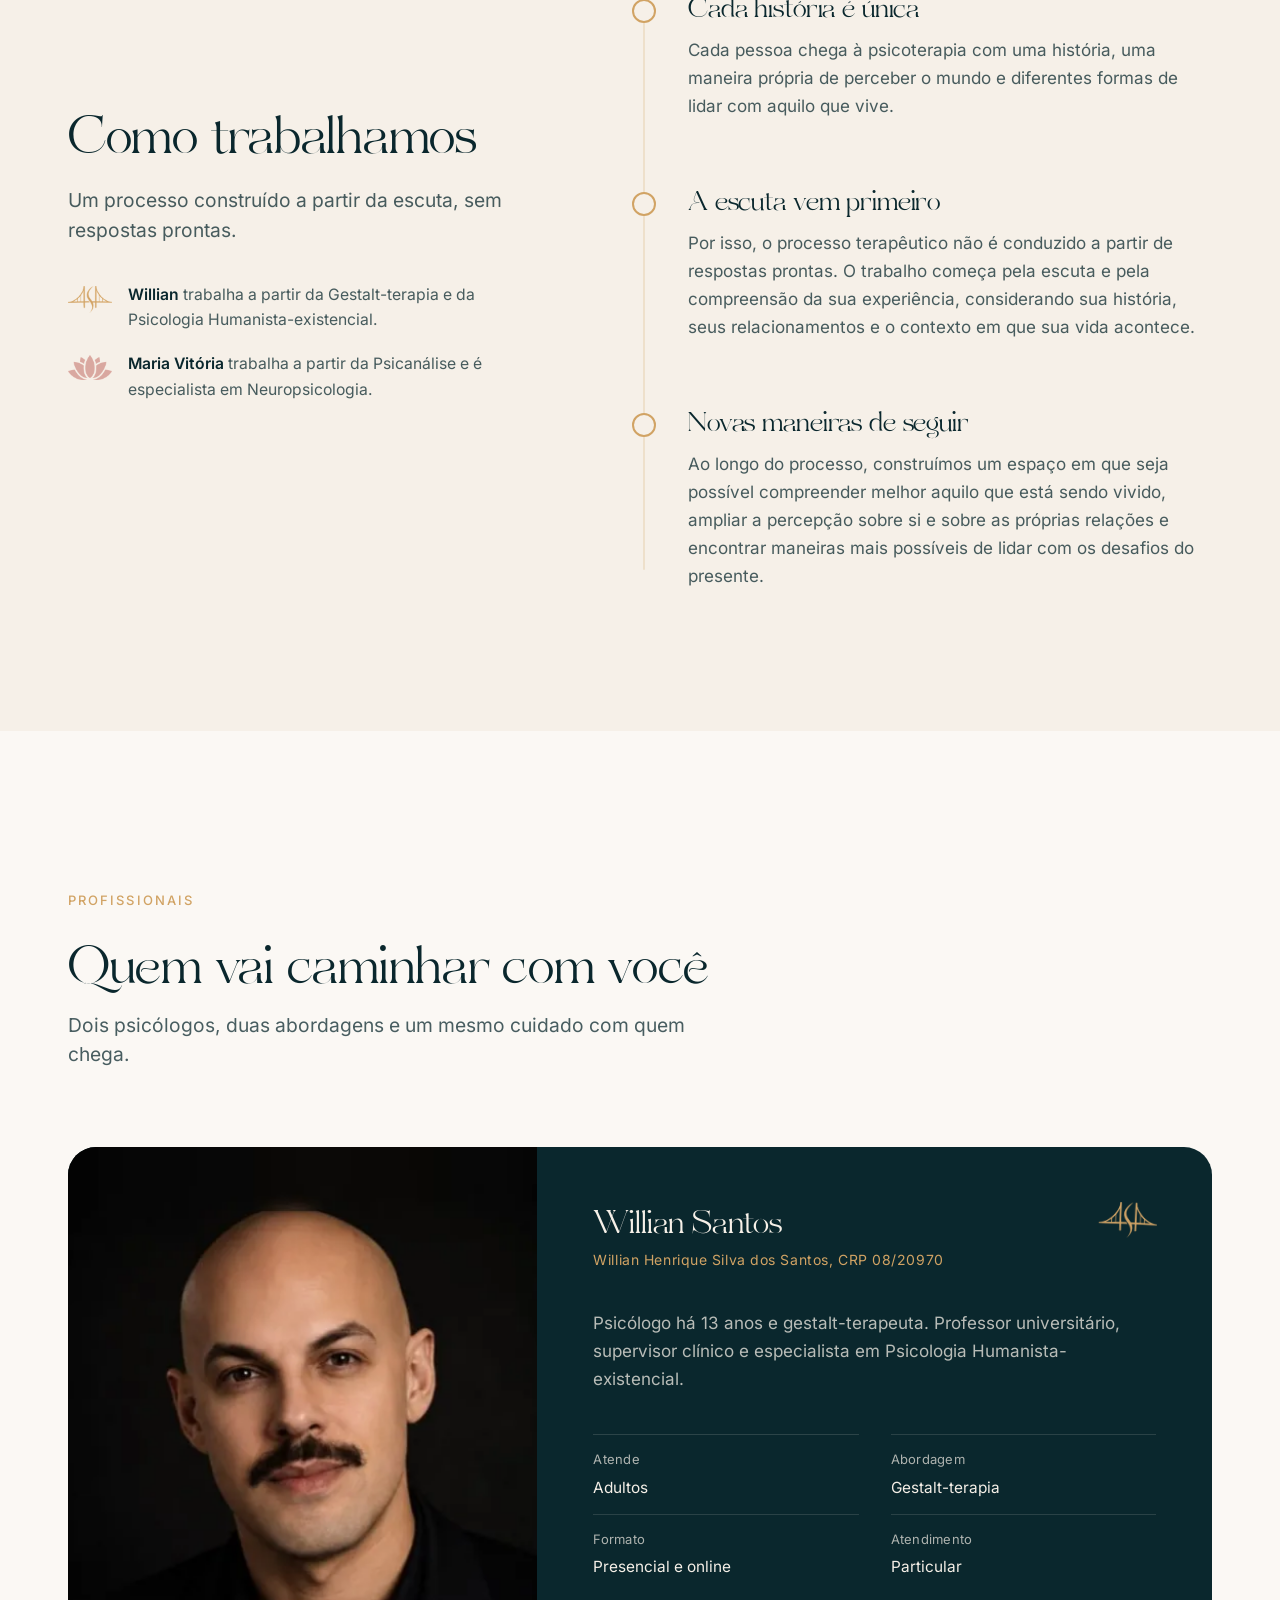
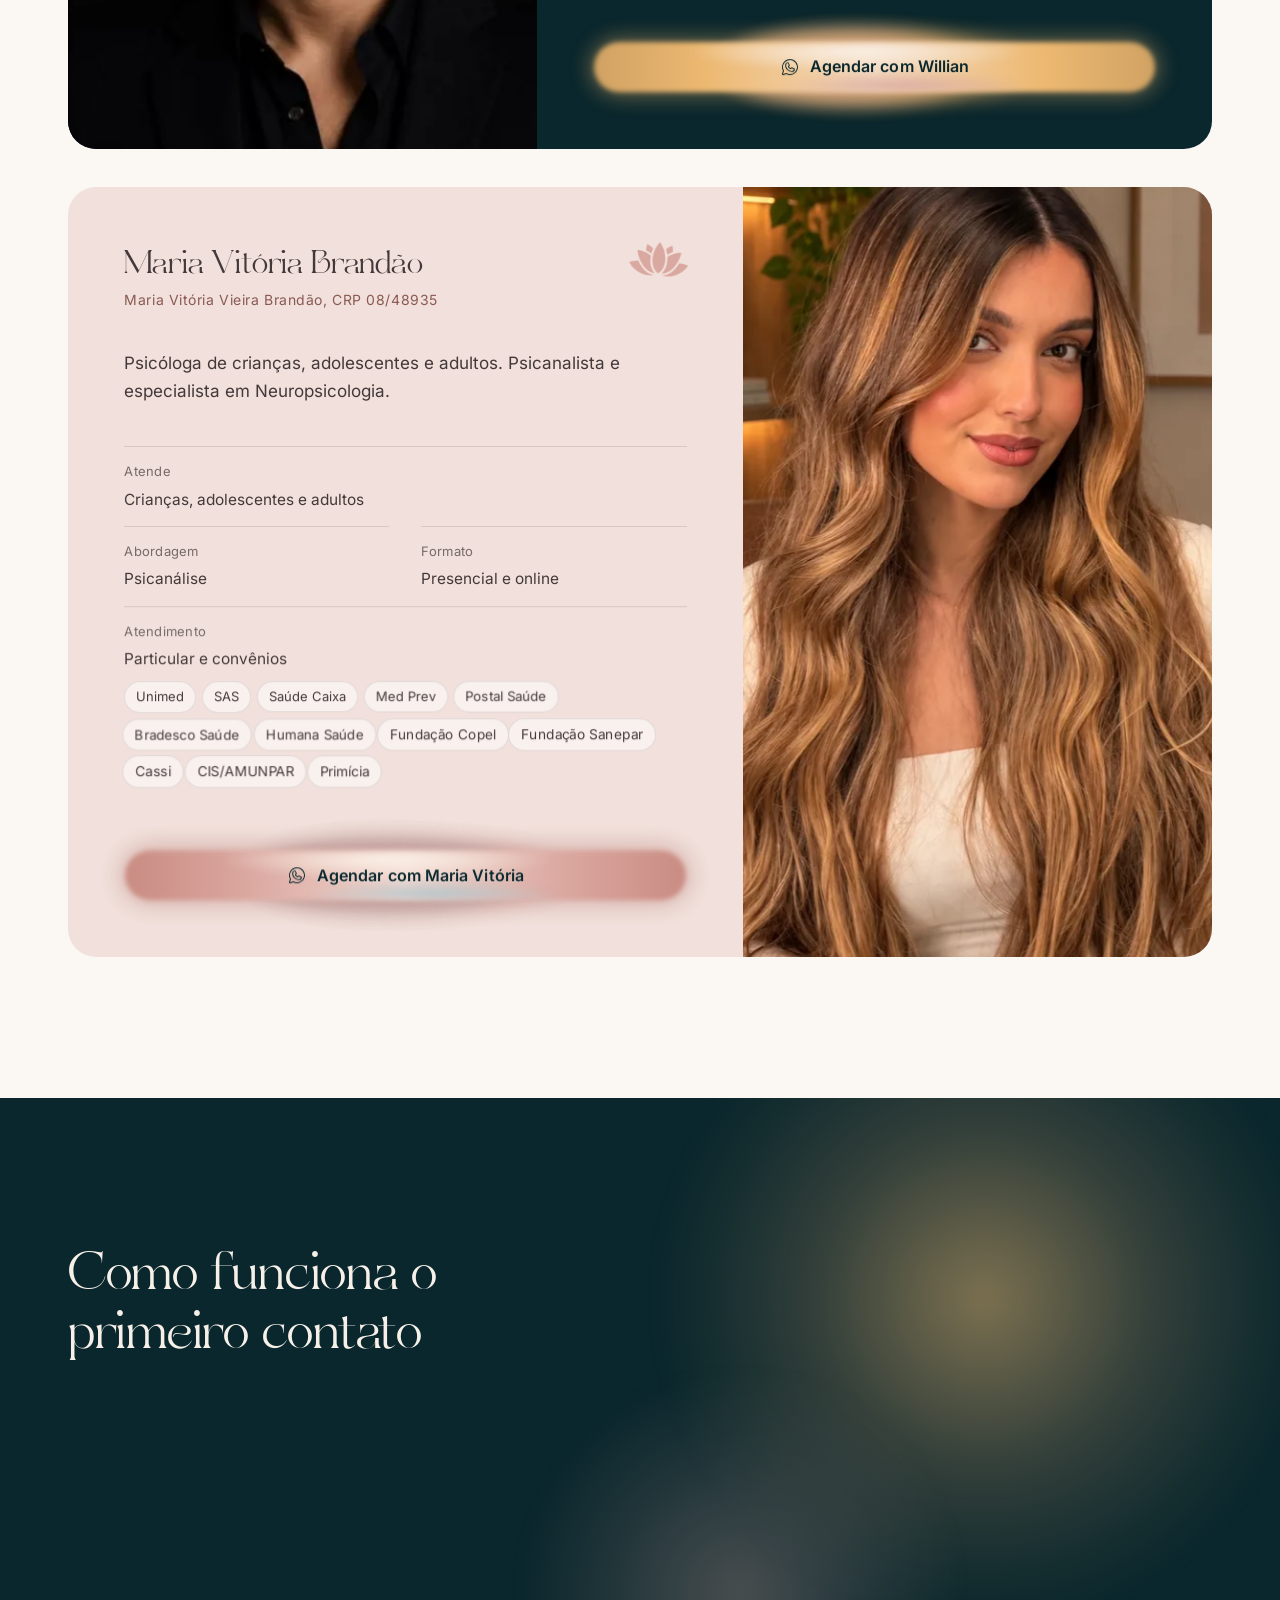
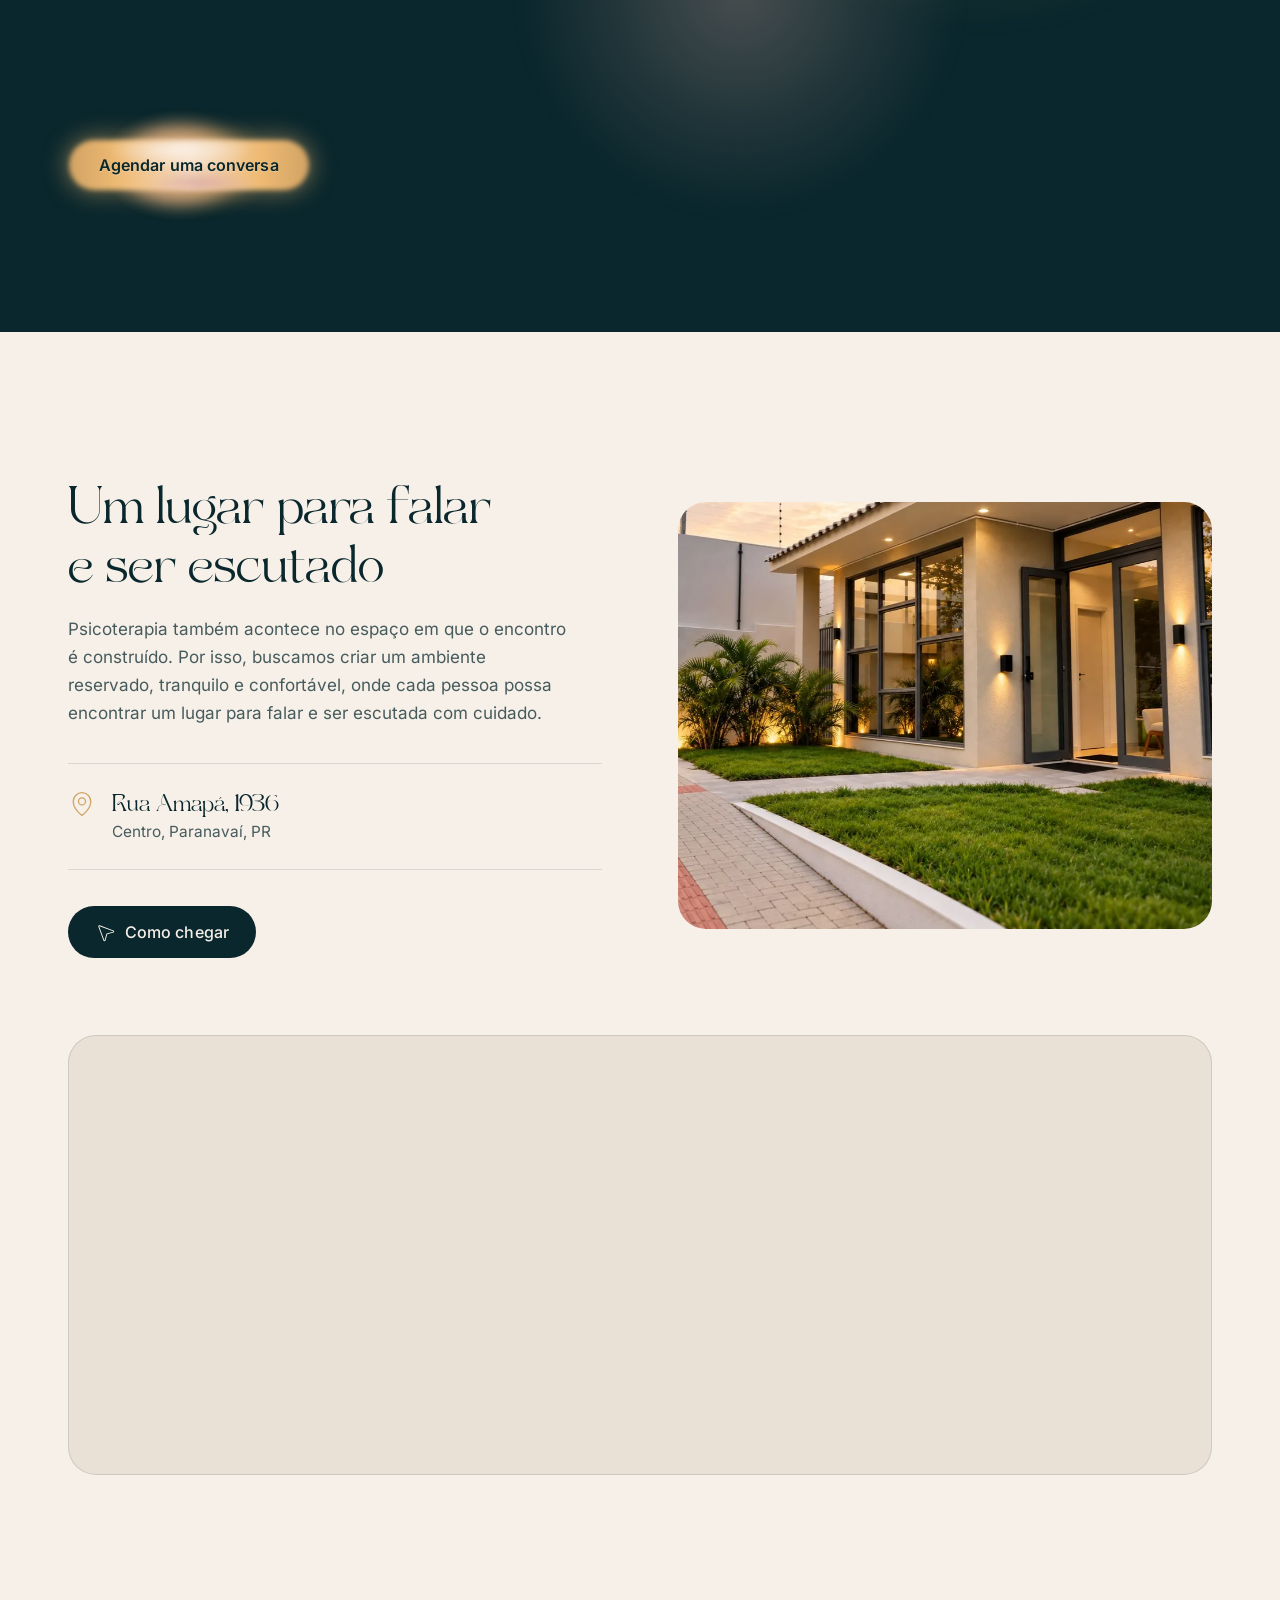
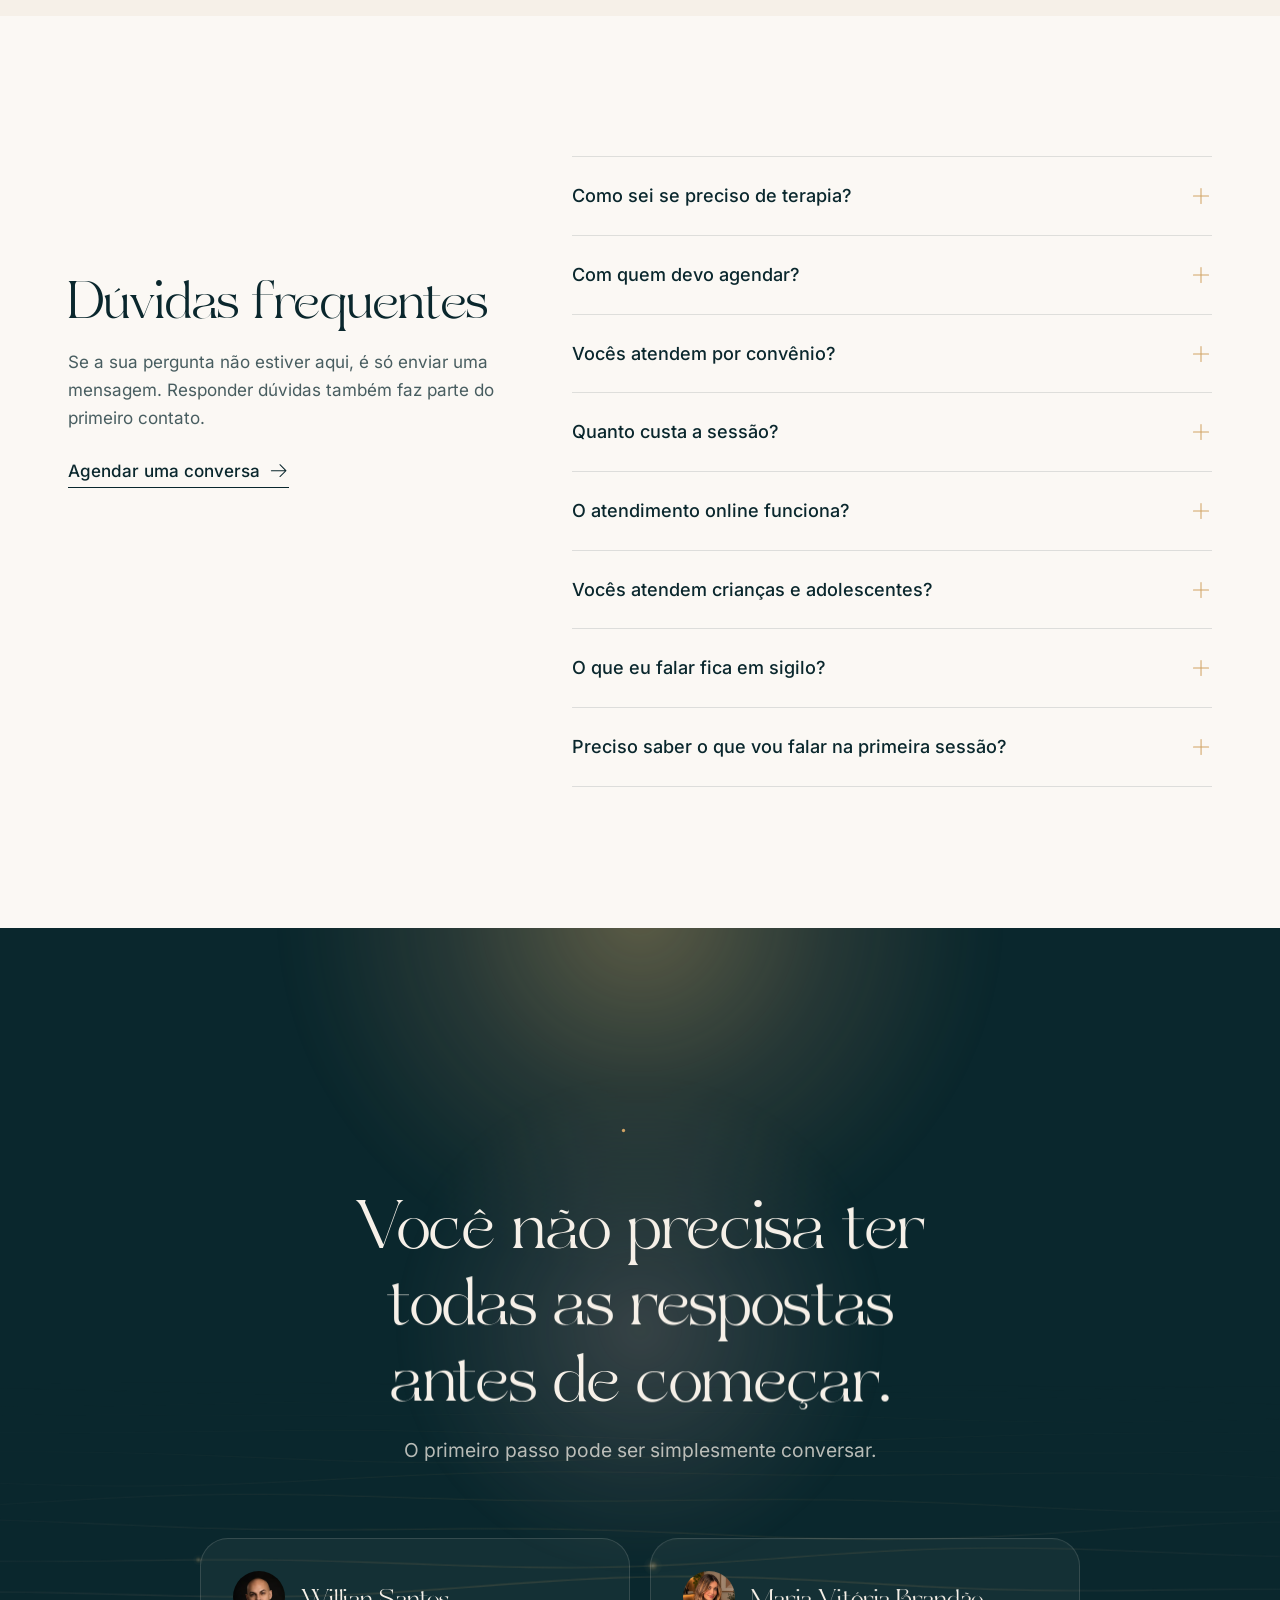
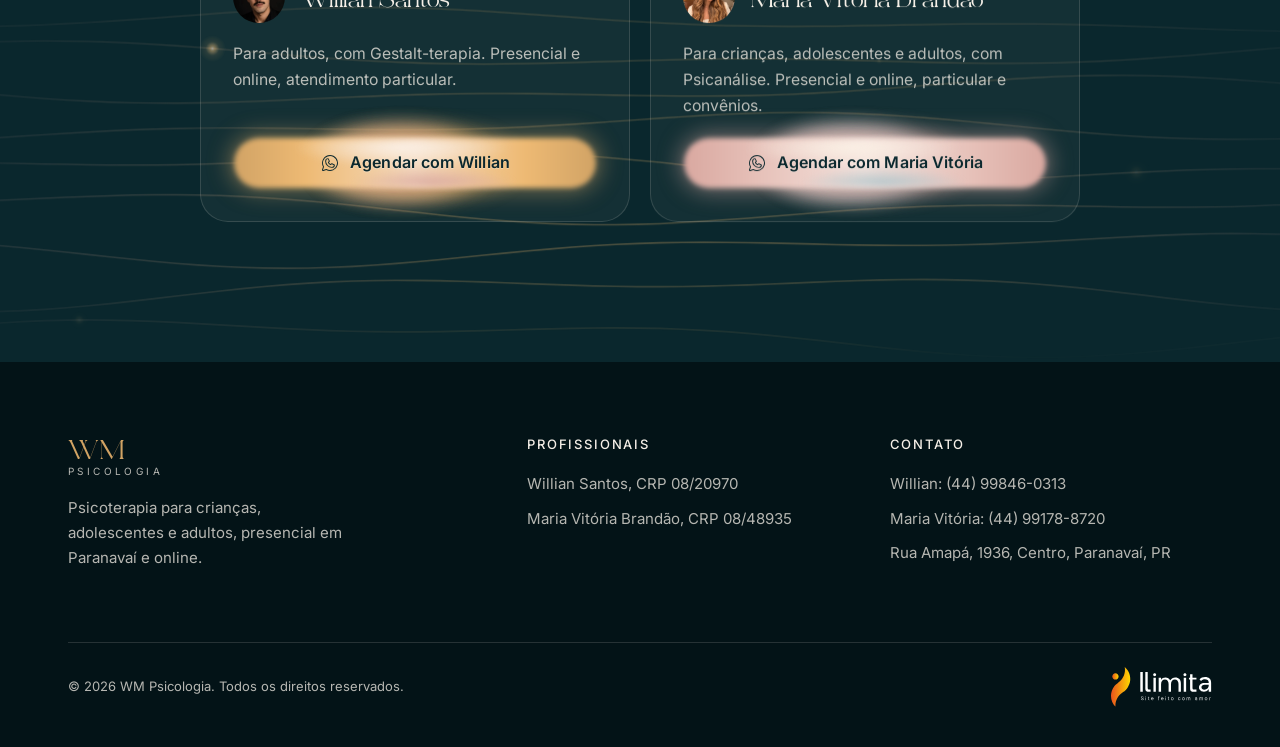
==== commit 1ef67cfb: "Lançamento: landing volta a ser a home oficial do domínio A página "Em breve" sai do ar e a landing " ====
--- a/index.html
+++ b/index.html
@@ -3,105 +3,469 @@
 <head>
   <meta charset="utf-8">
   <meta name="viewport" content="width=device-width, initial-scale=1">
-  <title>WM Psicologia | Em breve</title>
-  <meta name="description" content="Psicoterapia para crianças, adolescentes e adultos em Paranavaí (PR) e online, com Willian Santos e Maria Vitória Brandão. Nosso site chega em breve. Agende uma conversa pelo WhatsApp.">
+  <title>WM Psicologia | Psicoterapia em Paranavaí e online</title>
+  <meta name="description" content="Psicoterapia para crianças, adolescentes e adultos em Paranavaí (PR) e online, com Willian Santos e Maria Vitória Brandão. Agende uma conversa pelo WhatsApp.">
   <meta name="theme-color" content="#0a272d">
   <link rel="canonical" href="https://wmpsicologia.com.br/">
+
   <meta property="og:type" content="website">
   <meta property="og:locale" content="pt_BR">
   <meta property="og:site_name" content="WM Psicologia">
   <meta property="og:title" content="WM Psicologia | Psicoterapia em Paranavaí e online">
-  <meta property="og:description" content="Nosso site chega em breve. Enquanto isso, agende uma conversa pelo WhatsApp.">
+  <meta property="og:description" content="Um espaço para compreender o que você está vivendo e encontrar novas possibilidades para seguir.">
   <meta property="og:url" content="https://wmpsicologia.com.br/">
   <meta property="og:image" content="https://wmpsicologia.com.br/assets/img/og-image.jpg?v=2">
   <meta property="og:image:width" content="1200">
   <meta property="og:image:height" content="630">
   <meta name="twitter:card" content="summary_large_image">
+
   <link rel="icon" type="image/png" sizes="48x48" href="favicon-48.png">
   <link rel="apple-touch-icon" href="apple-touch-icon.png">
   <link rel="preload" href="assets/fonts/aleiakids.woff2" as="font" type="font/woff2" crossorigin>
+  <link rel="preload" href="assets/fonts/inter-latin.woff2" as="font" type="font/woff2" crossorigin>
+  <link rel="preload" href="assets/img/duo-arch.webp?v=2" as="image" type="image/webp" imagesrcset="assets/img/duo-arch-sm.webp?v=2 480w, assets/img/duo-arch.webp?v=2 770w" imagesizes="(max-width: 900px) 380px, 470px">
   <link rel="stylesheet" href="assets/css/style.css">
+
+  <script type="application/ld+json">
+  {
+    "@context": "https://schema.org",
+    "@type": "MedicalClinic",
+    "name": "WM Psicologia",
+    "url": "https://wmpsicologia.com.br/",
+    "image": "https://wmpsicologia.com.br/assets/img/og-image.jpg?v=2",
+    "description": "Psicoterapia para crianças, adolescentes e adultos, presencial em Paranavaí e online.",
+    "medicalSpecialty": "Psychiatric",
+    "address": {
+      "@type": "PostalAddress",
+      "streetAddress": "Rua Amapá, 1936",
+      "addressLocality": "Paranavaí",
+      "addressRegion": "PR",
+      "addressCountry": "BR"
+    },
+    "employee": [
+      { "@type": "Person", "name": "Willian Henrique Silva dos Santos", "jobTitle": "Psicólogo, CRP 08/20970", "telephone": "+55 44 99846-0313" },
+      { "@type": "Person", "name": "Maria Vitória Vieira Brandão", "jobTitle": "Psicóloga, CRP 08/48935", "telephone": "+55 44 99178-8720" }
+    ]
+  }
+  </script>
   <script>
     (function (d) {
       var h = d.documentElement;
       h.classList.add('js');
       if (window.matchMedia('(prefers-reduced-motion: reduce)').matches) return;
       h.classList.add('motion');
-      setTimeout(function () { if (!window.__wmMotion) h.classList.remove('motion'); }, 4000);
+      try { if (!location.hash && !sessionStorage.getItem('wm-intro')) h.classList.add('intro'); } catch (e) { if (!location.hash) h.classList.add('intro'); }
+      setTimeout(function () { if (!window.__wmMotion) h.classList.remove('motion', 'intro'); }, 4000);
     })(document);
   </script>
-  <style>
-    body { background: var(--ink); color: var(--on-dark); padding-bottom: 0; }
-    .soon { position: relative; min-height: 100dvh; display: flex; flex-direction: column; overflow: hidden; }
-    .soon .river { height: 42%; }
-    .soon__top, .soon__main, .soon__foot { position: relative; z-index: 1; }
-    .soon__top { display: flex; justify-content: center; padding: clamp(28px, 5vh, 48px) var(--gutter) 0; }
-    .soon__top .brand { align-items: center; }
-    .soon__main { flex: 1; display: flex; flex-direction: column; align-items: center; justify-content: center; text-align: center; padding: 48px var(--gutter); }
-    .soon .bridge { width: min(220px, 52vw); height: auto; margin-bottom: clamp(32px, 5vh, 48px); }
-    .soon .eyebrow { margin-bottom: 18px; }
-    .soon h1 { font-size: clamp(3.25rem, 9vw, 6.5rem); line-height: 1; letter-spacing: -0.01em; }
-    .soon__lead { margin: 28px auto 0; max-width: 40ch; color: var(--on-dark-muted); font-size: clamp(1rem, 1.3vw, 1.125rem); }
-    .soon__contact { display: flex; flex-wrap: wrap; justify-content: center; gap: 12px; margin-top: 40px; }
-    .soon__contact .btn { min-height: 48px; padding: 0 22px; font-size: 0.9375rem; }
-    .soon__contact .btn .icon { width: 1.2em; height: 1.2em; }
-    .soon__foot { padding: 0 var(--gutter) clamp(24px, 4vh, 36px); text-align: center; font-size: 0.8125rem; letter-spacing: 0.04em; color: var(--on-dark-muted); }
-    .soon__foot a { color: inherit; text-decoration: none; border-bottom: 1px solid var(--on-dark-faint); transition: color .3s, border-color .3s; }
-    .soon__foot a:hover { color: var(--gold); border-color: var(--gold); }
-    .motion .soon__top, .motion .soon__main > *, .motion .soon__foot { visibility: hidden; }
-    @media (max-width: 640px) {
-      .soon__main { padding: 24px var(--gutter); }
-      .soon .bridge { width: min(150px, 40vw); margin-bottom: 24px; }
-      .soon .eyebrow { font-size: 0.6875rem; margin-bottom: 12px; }
-      .soon__lead { margin-top: 18px; }
-      .soon__contact { flex-direction: column; width: 100%; max-width: 320px; margin-top: 28px; gap: 10px; }
-    }
-    @media (max-height: 700px) and (max-width: 640px) {
-      .soon .bridge { width: 120px; margin-bottom: 18px; }
-      .soon h1 { font-size: 3rem; }
-      .soon__top { padding-top: 20px; }
-      .soon__contact { margin-top: 20px; }
-      .soon__lead { margin-top: 14px; }
-    }
-  </style>
 </head>
 <body>
   <svg width="0" height="0" style="position:absolute" aria-hidden="true">
+    <!-- Ícones: Phosphor Icons (light), licença MIT -->
     <symbol id="i-wa" viewBox="0 0 256 256"><path d="M186.68,146.63l-32-16a6,6,0,0,0-6,.38L133,141.46A42.49,42.49,0,0,1,114.54,123L125,107.33a6,6,0,0,0,.38-6l-16-32A6,6,0,0,0,104,66a38,38,0,0,0-38,38,86.1,86.1,0,0,0,86,86,38,38,0,0,0,38-38A6,6,0,0,0,186.68,146.63ZM152,178a74.09,74.09,0,0,1-74-74,26,26,0,0,1,22.42-25.75l12.66,25.32-10.39,15.58a6,6,0,0,0-.54,5.63,54.43,54.43,0,0,0,29.07,29.07,6,6,0,0,0,5.63-.54l15.58-10.39,25.32,12.66A26,26,0,0,1,152,178ZM128,26A102,102,0,0,0,38.35,176.69L26.73,211.56a14,14,0,0,0,17.71,17.71l34.87-11.62A102,102,0,1,0,128,26Zm0,192a90,90,0,0,1-45.06-12.08,6.09,6.09,0,0,0-3-.81,6.2,6.2,0,0,0-1.9.31L40.65,217.88a2,2,0,0,1-2.53-2.53L50.58,178a6,6,0,0,0-.5-4.91A90,90,0,1,1,128,218Z"/></symbol>
+    <symbol id="i-pin" viewBox="0 0 256 256"><path d="M128,66a38,38,0,1,0,38,38A38,38,0,0,0,128,66Zm0,64a26,26,0,1,1,26-26A26,26,0,0,1,128,130Zm0-112a86.1,86.1,0,0,0-86,86c0,30.91,14.34,63.74,41.47,94.94a252.32,252.32,0,0,0,41.09,38,6,6,0,0,0,6.88,0,252.32,252.32,0,0,0,41.09-38c27.13-31.2,41.47-64,41.47-94.94A86.1,86.1,0,0,0,128,18Zm0,206.51C113,212.93,54,163.62,54,104a74,74,0,0,1,148,0C202,163.62,143,212.93,128,224.51Z"/></symbol>
+    <symbol id="i-arrow" viewBox="0 0 256 256"><path d="M220.24,132.24l-72,72a6,6,0,0,1-8.48-8.48L201.51,134H40a6,6,0,0,1,0-12H201.51L139.76,60.24a6,6,0,0,1,8.48-8.48l72,72A6,6,0,0,1,220.24,132.24Z"/></symbol>
+    <symbol id="i-arrow-ur" viewBox="0 0 256 256"><path d="M198,64V168a6,6,0,0,1-12,0V78.48L68.24,196.24a6,6,0,0,1-8.48-8.48L177.52,70H88a6,6,0,0,1,0-12H192A6,6,0,0,1,198,64Z"/></symbol>
+    <symbol id="i-plus" viewBox="0 0 256 256"><path d="M222,128a6,6,0,0,1-6,6H134v82a6,6,0,0,1-12,0V134H40a6,6,0,0,1,0-12h82V40a6,6,0,0,1,12,0v82h82A6,6,0,0,1,222,128Z"/></symbol>
+    <symbol id="i-nav" viewBox="0 0 256 256"><path d="M236.65,108.1,60.72,42.83l-.13,0A14,14,0,0,0,42.78,60.59s0,.09,0,.13L108.1,236.65A13.77,13.77,0,0,0,121.28,246h.26a13.8,13.8,0,0,0,13.14-9.88l0-.15,22.14-79.1L236,134.73l.15,0a14,14,0,0,0,.53-26.58Zm-4,15.1-82.26,23a6,6,0,0,0-4.16,4.16l-23,82.26a1.85,1.85,0,0,1-1.86,1.36,1.82,1.82,0,0,1-1.92-1.35.61.61,0,0,0,0-.12L54.11,56.62a2,2,0,0,1,2.51-2.51l175.91,65.26.12,0a2,2,0,0,1,0,3.79Z"/></symbol>
+    <symbol id="i-globe" viewBox="0 0 256 256"><path d="M128,26A102,102,0,1,0,230,128,102.12,102.12,0,0,0,128,26Zm89.8,96H173.89c-1.54-40.77-18.48-68.23-30.43-82.67A90.19,90.19,0,0,1,217.8,122ZM128,215.83a110,110,0,0,1-15.19-19.45A128.37,128.37,0,0,1,94.13,134h67.74a128.37,128.37,0,0,1-18.68,62.38A110,110,0,0,1,128,215.83ZM94.13,122a128.37,128.37,0,0,1,18.68-62.38A110,110,0,0,1,128,40.17a110,110,0,0,1,15.19,19.45A128.37,128.37,0,0,1,161.87,122Zm18.41-82.67c-12,14.44-28.89,41.9-30.43,82.67H38.2A90.19,90.19,0,0,1,112.54,39.33ZM38.2,134H82.11c1.54,40.77,18.48,68.23,30.43,82.67A90.19,90.19,0,0,1,38.2,134Zm105.26,82.67c11.95-14.44,28.89-41.9,30.43-82.67H217.8A90.19,90.19,0,0,1,143.46,216.67Z"/></symbol>
+    <symbol id="i-home" viewBox="0 0 256 256"><path d="M240,210H222V131.17l5.76,5.76a6,6,0,0,0,8.48-8.49L137.9,30.09a14,14,0,0,0-19.8,0L19.76,128.44a6,6,0,0,0,8.48,8.49L34,131.17V210H16a6,6,0,0,0,0,12H240a6,6,0,0,0,0-12ZM46,119.17l80.58-80.59a2,2,0,0,1,2.84,0L210,119.17V210H158V152a6,6,0,0,0-6-6H104a6,6,0,0,0-6,6v58H46ZM146,210H110V158h36Z"/></symbol>
+    <symbol id="i-question" viewBox="0 0 256 256"><path d="M138,180a10,10,0,1,1-10-10A10,10,0,0,1,138,180ZM128,74c-21,0-38,15.25-38,34v4a6,6,0,0,0,12,0v-4c0-12.13,11.66-22,26-22s26,9.87,26,22-11.66,22-26,22a6,6,0,0,0-6,6v8a6,6,0,0,0,12,0v-2.42c18.11-2.58,32-16.66,32-33.58C166,89.25,149,74,128,74Zm102,54A102,102,0,1,1,128,26,102.12,102.12,0,0,1,230,128Zm-12,0a90,90,0,1,0-90,90A90.1,90.1,0,0,0,218,128Z"/></symbol>
   </svg>
 
-  <main class="soon">
-    <div class="glow glow--center" aria-hidden="true"></div>
-    <canvas class="river" data-river aria-hidden="true"></canvas>
-
-    <header class="soon__top">
-      <span class="brand" aria-label="WM Psicologia">
-        <span class="brand__wm">WM</span>
-        <span class="brand__sub">Psicologia</span>
-      </span>
-    </header>
-
-    <div class="soon__main">
-      <svg class="bridge bridge--soon" viewBox="-12 -12 1024 638" fill="none" aria-hidden="true" focusable="false">
+  <div class="intro-screen" aria-hidden="true">
+    <div class="intro-screen__inner">
+      <svg class="bridge bridge--intro" viewBox="-12 -12 1024 638" fill="none" aria-hidden="true" focusable="false">
         <g class="bridge__towers"><path d="M368,488 L368,16"/><path d="M632,488 L632,16"/></g>
         <g class="bridge__deck"><path d="M478,362 L10,368"/><path d="M548,362 L990,368"/></g>
         <g class="bridge__cables"><path d="M362,30 C330,180 200,340 12,362"/><path d="M638,30 C670,180 800,340 988,362"/></g>
         <g class="bridge__hangers"><path d="M214,273 L214,364"/><path d="M284,199 L284,363"/><path d="M716,199 L716,363"/><path d="M786,273 L786,364"/></g>
         <path class="bridge__river" d="M572,6 C500,60 440,130 438,210 C436,290 530,345 560,410 C592,480 560,560 490,610"/>
       </svg>
-      <p class="eyebrow">Psicoterapia em Paranavaí e online</p>
-      <h1>Em breve</h1>
-      <p class="soon__lead">Estamos preparando um novo espaço para você. Enquanto isso, é só chamar no WhatsApp para agendar uma conversa.</p>
-      <div class="soon__contact">
-        <a class="btn btn--ghost-dark" href="https://wa.me/5544998460313?text=Ol%C3%A1%2C%20Willian%21%20Estou%20entrando%20em%20contato%20atrav%C3%A9s%20do%20site%20da%20WM%20Psicologia%20e%20gostaria%20de%20agendar%20uma%20conversa." target="_blank" rel="noopener"><svg class="icon" aria-hidden="true"><use href="#i-wa"/></svg>Willian Santos</a>
-        <a class="btn btn--ghost-dark" href="https://wa.me/5544991788720?text=Ol%C3%A1%2C%20Maria%20Vit%C3%B3ria%21%20Estou%20entrando%20em%20contato%20atrav%C3%A9s%20do%20site%20da%20WM%20Psicologia%20e%20gostaria%20de%20agendar%20uma%20conversa." target="_blank" rel="noopener"><svg class="icon" aria-hidden="true"><use href="#i-wa"/></svg>Maria Vitória Brandão</a>
-      </div>
+      <p class="intro-screen__word"><span class="intro-screen__wm">WM</span><span class="intro-screen__sub">Psicologia</span></p>
     </div>
-
-    <footer class="soon__foot">
-      <a href="https://www.google.com/maps/search/?api=1&amp;query=Rua%20Amap%C3%A1%2C%201936%2C%20Centro%2C%20Paranava%C3%AD%20-%20PR" target="_blank" rel="noopener">Rua Amapá, 1936, Centro, Paranavaí, PR</a>
-    </footer>
+  </div>
+
+  <a class="skip-link" href="#conteudo">Pular para o conteúdo</a>
+
+  <header class="site-header is-solid" id="topo">
+    <div class="container">
+      <a class="brand" href="#inicio" aria-label="WM Psicologia, página inicial">
+        <span class="brand__wm">WM</span>
+        <span class="brand__sub">Psicologia</span>
+      </a>
+      <nav class="nav" aria-label="Principal">
+        <a href="#abordagem">Como trabalhamos</a>
+        <a href="#profissionais">Profissionais</a>
+        <a href="#localizacao">Localização</a>
+        <a href="#duvidas">Dúvidas</a>
+        <a class="btn btn--ghost-dark" href="#agendar">Agendar uma conversa</a>
+      </nav>
+    </div>
+    <span class="scroll-progress" aria-hidden="true"></span>
+  </header>
+
+  <main id="conteudo">
+
+    <!-- 1. Hero -->
+    <section class="hero" id="inicio" aria-labelledby="hero-title">
+      <div class="glow" aria-hidden="true"></div>
+      <canvas class="river" data-river aria-hidden="true"></canvas>
+      <div class="rings" aria-hidden="true"><span></span><span></span><span></span><span></span><span></span><span></span></div>
+      <div class="container hero__grid">
+        <div>
+          <p class="eyebrow reveal">Psicoterapia em Paranavaí e online</p>
+          <h1 class="h-xl reveal" id="hero-title" style="--d:.08s">Um espaço para compreender o que você está vivendo</h1>
+          <p class="hero__sub lead reveal" style="--d:.16s">e encontrar novas possibilidades para seguir. Atendimento para crianças, adolescentes e adultos.</p>
+          <div class="hero__actions reveal" style="--d:.24s">
+            <a class="btn btn--gold btn--aura aura--gold" data-magnetic href="#agendar"><span class="aura" aria-hidden="true"><i></i><i></i><i></i></span>Agendar uma conversa</a>
+            <a class="text-link" href="#profissionais">Conheça os profissionais</a>
+          </div>
+        </div>
+        <div class="hero__media reveal" style="--d:.2s">
+          <svg class="arch-outline" aria-hidden="true" focusable="false"><path/></svg>
+          <div class="arch">
+            <img src="assets/img/duo-arch.webp?v=2"
+                 srcset="assets/img/duo-arch-sm.webp?v=2 480w, assets/img/duo-arch.webp?v=2 770w"
+                 sizes="(max-width: 900px) 380px, 470px"
+                 width="770" height="940" fetchpriority="high"
+                 alt="Willian Santos e Maria Vitória Brandão, psicólogos da WM Psicologia, lado a lado na clínica">
+          </div>
+        </div>
+      </div>
+    </section>
+
+    <!-- 2. Ponte de empatia -->
+    <section class="section is-sand" id="sobre" aria-labelledby="empatia-title">
+      <div class="container">
+        <h2 class="statement reveal" id="empatia-title">Nem sempre é fácil compreender sozinho <span class="soft">aquilo que estamos vivendo.</span></h2>
+        <div class="empathy__body">
+          <p class="reveal">Há momentos em que uma situação, uma relação, uma escolha ou uma mudança começa a ocupar espaço demais na nossa vida. Às vezes sabemos que algo não está bem, mas ainda não conseguimos compreender exatamente o quê.</p>
+          <p class="reveal">A psicoterapia pode ser um espaço para parar, olhar para essa experiência com mais cuidado e construir, junto com alguém, uma compreensão mais ampla sobre o que está acontecendo.</p>
+          <p class="reveal">Mais do que encontrar respostas prontas, trata-se de poder falar, sentir, perceber, questionar e descobrir novas maneiras de se relacionar consigo mesmo, com os outros e com a própria vida.</p>
+        </div>
+      </div>
+      <svg class="flow-line" viewBox="0 0 1440 160" preserveAspectRatio="none" aria-hidden="true">
+        <path class="flow-line__base" d="M0,118 C220,60 380,150 620,104 C860,58 1000,140 1220,92 C1320,70 1390,84 1440,96"/>
+        <path class="flow-line__current" d="M0,118 C220,60 380,150 620,104 C860,58 1000,140 1220,92 C1320,70 1390,84 1440,96"/>
+      </svg>
+    </section>
+
+    <!-- 3. Quando procurar psicoterapia -->
+    <section class="section is-dark" id="quando" aria-labelledby="quando-title">
+      <div class="glow glow--low" aria-hidden="true"></div>
+      <div class="container">
+        <div class="when__head">
+          <h2 class="h-lg reveal" id="quando-title">Quando procurar psicoterapia?</h2>
+          <p class="lead muted-dark reveal">Talvez você esteja vivendo um momento em que...</p>
+        </div>
+        <ol class="when__grid">
+          <li class="reveal"><span class="when__bar" aria-hidden="true"></span><span class="when__text">Sente que está sobrecarregado e não consegue organizar o que está acontecendo.</span></li>
+          <li class="reveal" style="--d:.06s"><span class="when__bar" aria-hidden="true"></span><span class="when__text">Percebe dificuldades nos relacionamentos.</span></li>
+          <li class="reveal" style="--d:.12s"><span class="when__bar" aria-hidden="true"></span><span class="when__text">Está passando por uma mudança importante.</span></li>
+          <li class="reveal"><span class="when__bar" aria-hidden="true"></span><span class="when__text">Tem enfrentado ansiedade, tristeza, medo ou insegurança.</span></li>
+          <li class="reveal" style="--d:.06s"><span class="when__bar" aria-hidden="true"></span><span class="when__text">Sente dificuldade para tomar decisões.</span></li>
+          <li class="reveal" style="--d:.12s"><span class="when__bar" aria-hidden="true"></span><span class="when__text">Está vivendo conflitos familiares ou afetivos.</span></li>
+          <li class="reveal"><span class="when__bar" aria-hidden="true"></span><span class="when__text">Percebe que determinados padrões continuam se repetindo.</span></li>
+          <li class="reveal" style="--d:.06s"><span class="when__bar" aria-hidden="true"></span><span class="when__text">Está atravessando uma fase de transição e não sabe exatamente qual caminho seguir.</span></li>
+          <li class="reveal" style="--d:.12s"><span class="when__bar" aria-hidden="true"></span><span class="when__text">Ou simplesmente gostaria de compreender melhor a si mesmo e sua maneira de viver.</span></li>
+        </ol>
+        <div class="when__close reveal">
+          <p>Você não precisa esperar chegar ao limite para procurar ajuda.</p>
+          <a class="btn btn--gold btn--aura aura--gold" data-magnetic href="#agendar"><span class="aura" aria-hidden="true"><i></i><i></i><i></i></span>Agendar uma conversa</a>
+        </div>
+      </div>
+    </section>
+
+    <!-- 4. Como trabalhamos -->
+    <section class="section is-sand" id="abordagem" aria-labelledby="abordagem-title">
+      <div class="container approach__grid">
+        <div class="approach__intro">
+          <h2 class="h-lg reveal" id="abordagem-title">Como trabalhamos</h2>
+          <p class="lead muted-light reveal">Um processo construído a partir da escuta, sem respostas prontas.</p>
+          <div class="approach__lines">
+            <div class="reveal">
+              <img src="assets/img/ponte-dourada.png" width="261" height="160" alt="" loading="lazy">
+              <p><strong>Willian</strong> trabalha a partir da Gestalt-terapia e da Psicologia Humanista-existencial.</p>
+            </div>
+            <div class="reveal" style="--d:.08s">
+              <img src="assets/img/lotus-rose.png" width="280" height="160" alt="" loading="lazy">
+              <p><strong>Maria Vitória</strong> trabalha a partir da Psicanálise e é especialista em Neuropsicologia.</p>
+            </div>
+          </div>
+        </div>
+
+        <div class="path" data-path>
+          <div class="path__rail" aria-hidden="true"><span class="path__fill"></span></div>
+          <div class="path__step reveal">
+            <h3>Cada história é única</h3>
+            <p>Cada pessoa chega à psicoterapia com uma história, uma maneira própria de perceber o mundo e diferentes formas de lidar com aquilo que vive.</p>
+          </div>
+          <div class="path__step reveal">
+            <h3>A escuta vem primeiro</h3>
+            <p>Por isso, o processo terapêutico não é conduzido a partir de respostas prontas. O trabalho começa pela escuta e pela compreensão da sua experiência, considerando sua história, seus relacionamentos e o contexto em que sua vida acontece.</p>
+          </div>
+          <div class="path__step reveal">
+            <h3>Novas maneiras de seguir</h3>
+            <p>Ao longo do processo, construímos um espaço em que seja possível compreender melhor aquilo que está sendo vivido, ampliar a percepção sobre si e sobre as próprias relações e encontrar maneiras mais possíveis de lidar com os desafios do presente.</p>
+          </div>
+        </div>
+      </div>
+    </section>
+
+    <!-- 5. Profissionais -->
+    <section class="section is-paper" id="profissionais" aria-labelledby="pros-title">
+      <div class="container">
+        <div class="pros__head">
+          <p class="eyebrow reveal">Profissionais</p>
+          <h2 class="h-lg reveal" id="pros-title">Quem vai caminhar com você</h2>
+          <p class="lead muted-light reveal">Dois psicólogos, duas abordagens e um mesmo cuidado com quem chega.</p>
+        </div>
+
+        <div class="pros__grid">
+          <article class="pro pro--will reveal" data-tilt aria-labelledby="will-name">
+            <div class="pro__photo">
+              <img src="assets/img/willian.webp" width="512" height="770" loading="lazy" alt="Retrato do psicólogo Willian Santos">
+            </div>
+            <div class="pro__body">
+              <div class="pro__top">
+                <div>
+                  <h3 class="pro__name" id="will-name">Willian Santos</h3>
+                  <p class="pro__crp">Willian Henrique Silva dos Santos, CRP 08/20970</p>
+                </div>
+                <img class="pro__symbol" src="assets/img/ponte-dourada.png" width="261" height="160" alt="" loading="lazy">
+              </div>
+              <p class="pro__bio">Psicólogo há 13 anos e gestalt-terapeuta. Professor universitário, supervisor clínico e especialista em Psicologia Humanista-existencial.</p>
+              <dl class="pro__facts">
+                <div><dt>Atende</dt><dd>Adultos</dd></div>
+                <div><dt>Abordagem</dt><dd>Gestalt-terapia</dd></div>
+                <div><dt>Formato</dt><dd>Presencial e online</dd></div>
+                <div><dt>Atendimento</dt><dd>Particular</dd></div>
+              </dl>
+              <a class="btn btn--gold btn--aura aura--gold" href="https://wa.me/5544998460313?text=Ol%C3%A1%2C%20Willian%21%20Estou%20entrando%20em%20contato%20atrav%C3%A9s%20do%20site%20da%20WM%20Psicologia%20e%20gostaria%20de%20agendar%20uma%20conversa." target="_blank" rel="noopener"><span class="aura" aria-hidden="true"><i></i><i></i><i></i></span>
+                <svg class="icon" aria-hidden="true"><use href="#i-wa"/></svg>Agendar com Willian
+              </a>
+            </div>
+          </article>
+
+          <article class="pro pro--mavi reveal" data-tilt style="--d:.1s" aria-labelledby="mavi-name">
+            <div class="pro__photo">
+              <img src="assets/img/mavi.webp" width="720" height="900" loading="lazy" alt="Retrato da psicóloga Maria Vitória Brandão">
+            </div>
+            <div class="pro__body">
+              <div class="pro__top">
+                <div>
+                  <h3 class="pro__name" id="mavi-name">Maria Vitória Brandão</h3>
+                  <p class="pro__crp">Maria Vitória Vieira Brandão, CRP 08/48935</p>
+                </div>
+                <img class="pro__symbol" src="assets/img/lotus-rose.png" width="280" height="160" alt="" loading="lazy">
+              </div>
+              <p class="pro__bio">Psicóloga de crianças, adolescentes e adultos. Psicanalista e especialista em Neuropsicologia.</p>
+              <dl class="pro__facts">
+                <div><dt>Atende</dt><dd>Crianças, adolescentes e adultos</dd></div>
+                <div><dt>Abordagem</dt><dd>Psicanálise</dd></div>
+                <div><dt>Formato</dt><dd>Presencial e online</dd></div>
+                <div>
+                  <dt>Atendimento</dt>
+                  <dd>Particular e convênios
+                    <ul class="plans" aria-label="Convênios aceitos">
+                      <li>Unimed</li><li>SAS</li><li>Saúde Caixa</li><li>Med Prev</li><li>Postal Saúde</li><li>Bradesco Saúde</li><li>Humana Saúde</li><li>Fundação Copel</li><li>Fundação Sanepar</li><li>Cassi</li><li>CIS/AMUNPAR</li><li>Primícia</li>
+                    </ul>
+                  </dd>
+                </div>
+              </dl>
+              <a class="btn btn--rose btn--aura aura--rose" href="https://wa.me/5544991788720?text=Ol%C3%A1%2C%20Maria%20Vit%C3%B3ria%21%20Estou%20entrando%20em%20contato%20atrav%C3%A9s%20do%20site%20da%20WM%20Psicologia%20e%20gostaria%20de%20agendar%20uma%20conversa." target="_blank" rel="noopener"><span class="aura" aria-hidden="true"><i></i><i></i><i></i></span>
+                <svg class="icon" aria-hidden="true"><use href="#i-wa"/></svg>Agendar com Maria Vitória
+              </a>
+            </div>
+          </article>
+        </div>
+      </div>
+    </section>
+
+    <!-- 6. Como funciona o primeiro contato -->
+    <section class="section is-dark" id="primeiro-contato" aria-labelledby="contato-title">
+      <div class="glow" aria-hidden="true"></div>
+      <div class="container">
+        <div class="steps__head">
+          <h2 class="h-lg reveal" id="contato-title">Como funciona o primeiro contato</h2>
+        </div>
+        <div class="steps-wrap">
+        <div class="steps__line" aria-hidden="true"><span class="steps__fill"></span><span class="steps__dot"></span></div>
+        <ol class="steps">
+          <li class="step reveal">
+            <span class="step__num" aria-hidden="true">1</span>
+            <h3>Escolha com quem falar</h3>
+            <p>Toque no botão do profissional e envie uma mensagem pelo WhatsApp. Pode ser curta, do jeito que você conseguir.</p>
+          </li>
+          <li class="step reveal" style="--d:.1s">
+            <span class="step__num" aria-hidden="true">2</span>
+            <h3>Uma conversa inicial</h3>
+            <p>Você tira suas dúvidas sobre o atendimento, escolhe entre presencial ou online e combina o melhor horário.</p>
+          </li>
+          <li class="step reveal" style="--d:.2s">
+            <span class="step__num" aria-hidden="true">3</span>
+            <h3>A primeira sessão</h3>
+            <p>Um encontro para você contar, no seu tempo, o que te trouxe até aqui. Sem pressa e sem precisar ter tudo organizado.</p>
+          </li>
+        </ol>
+        </div>
+        <div class="steps__cta reveal">
+          <a class="btn btn--gold btn--aura aura--gold" data-magnetic href="#agendar"><span class="aura" aria-hidden="true"><i></i><i></i><i></i></span>Agendar uma conversa</a>
+        </div>
+      </div>
+    </section>
+
+    <!-- 7. Localização -->
+    <section class="section is-sand" id="localizacao" aria-labelledby="local-title">
+      <div class="container">
+        <div class="place__grid">
+          <div class="place__text">
+            <h2 class="h-lg reveal" id="local-title">Um lugar para falar e ser escutado</h2>
+            <p class="reveal">Psicoterapia também acontece no espaço em que o encontro é construído. Por isso, buscamos criar um ambiente reservado, tranquilo e confortável, onde cada pessoa possa encontrar um lugar para falar e ser escutada com cuidado.</p>
+            <div class="address reveal">
+              <svg class="icon" aria-hidden="true"><use href="#i-pin"/></svg>
+              <div>
+                <strong>Rua Amapá, 1936</strong>
+                <span>Centro, Paranavaí, PR</span>
+              </div>
+            </div>
+            <div class="place__actions reveal">
+              <a class="btn btn--ink" href="https://www.google.com/maps/dir/?api=1&amp;destination=Rua%20Amap%C3%A1%2C%201936%2C%20Centro%2C%20Paranava%C3%AD%20-%20PR" target="_blank" rel="noopener">
+                <svg class="icon" aria-hidden="true"><use href="#i-nav"/></svg>Como chegar
+              </a>
+            </div>
+          </div>
+          <div class="place__photo reveal" style="--d:.1s">
+            <img src="assets/img/clinica.webp" width="1000" height="801" loading="lazy" alt="Fachada da clínica WM Psicologia na Rua Amapá, em Paranavaí, ao entardecer">
+          </div>
+        </div>
+        <div class="map reveal">
+          <iframe title="Mapa da WM Psicologia, Rua Amapá, 1936, Centro, Paranavaí"
+                  src="https://www.google.com/maps?q=Rua%20Amap%C3%A1%2C%201936%2C%20Centro%2C%20Paranava%C3%AD%20-%20PR&amp;output=embed"
+                  loading="lazy" referrerpolicy="no-referrer-when-downgrade" allowfullscreen></iframe>
+        </div>
+      </div>
+    </section>
+
+    <!-- 8. FAQ -->
+    <section class="section is-paper" id="duvidas" aria-labelledby="faq-title">
+      <div class="container faq__grid">
+        <div class="faq__intro">
+          <h2 class="h-lg reveal" id="faq-title">Dúvidas frequentes</h2>
+          <p class="reveal">Se a sua pergunta não estiver aqui, é só enviar uma mensagem. Responder dúvidas também faz parte do primeiro contato.</p>
+          <a class="text-link reveal" href="#agendar">Agendar uma conversa <svg class="icon" aria-hidden="true"><use href="#i-arrow"/></svg></a>
+        </div>
+        <div class="faq">
+          <details class="reveal">
+            <summary>Como sei se preciso de terapia?<svg class="icon" aria-hidden="true"><use href="#i-plus"/></svg></summary>
+            <div class="faq__answer"><p>Não é preciso estar em crise para começar. Se algo tem ocupado espaço demais na sua vida, ou se você simplesmente quer se compreender melhor, isso já é um bom motivo para conversar.</p></div>
+          </details>
+          <details class="reveal">
+            <summary>Com quem devo agendar?<svg class="icon" aria-hidden="true"><use href="#i-plus"/></svg></summary>
+            <div class="faq__answer"><p>Willian atende adultos, a partir da Gestalt-terapia. Maria Vitória atende crianças, adolescentes e adultos, a partir da Psicanálise. Se ainda tiver dúvida, envie uma mensagem para qualquer um dos dois e conte um pouco do que está buscando.</p></div>
+          </details>
+          <details class="reveal">
+            <summary>Vocês atendem por convênio?<svg class="icon" aria-hidden="true"><use href="#i-plus"/></svg></summary>
+            <div class="faq__answer"><p>Maria Vitória atende particular e pelos convênios Unimed, SAS, Saúde Caixa, Med Prev, Postal Saúde, Bradesco Saúde, Humana Saúde, Fundação Copel, Fundação Sanepar, Cassi, CIS/AMUNPAR e Primícia. Willian atende somente particular. Para confirmar a cobertura do seu plano, fale diretamente pelo WhatsApp.</p></div>
+          </details>
+          <details class="reveal">
+            <summary>Quanto custa a sessão?<svg class="icon" aria-hidden="true"><use href="#i-plus"/></svg></summary>
+            <div class="faq__answer"><p>Os valores e a frequência das sessões são informados diretamente na conversa pelo WhatsApp, junto com os horários disponíveis.</p></div>
+          </details>
+          <details class="reveal">
+            <summary>O atendimento online funciona?<svg class="icon" aria-hidden="true"><use href="#i-plus"/></svg></summary>
+            <div class="faq__answer"><p>Sim. A psicoterapia online é regulamentada pelo Conselho Federal de Psicologia e segue os mesmos princípios de cuidado e sigilo do atendimento presencial. Você só precisa de um lugar reservado e de uma conexão estável.</p></div>
+          </details>
+          <details class="reveal">
+            <summary>Vocês atendem crianças e adolescentes?<svg class="icon" aria-hidden="true"><use href="#i-plus"/></svg></summary>
+            <div class="faq__answer"><p>Sim, com a Maria Vitória. Nesse caso, o primeiro contato é feito pelos pais ou responsáveis.</p></div>
+          </details>
+          <details class="reveal">
+            <summary>O que eu falar fica em sigilo?<svg class="icon" aria-hidden="true"><use href="#i-plus"/></svg></summary>
+            <div class="faq__answer"><p>Sim. O sigilo é um dever previsto no Código de Ética Profissional do Psicólogo. O que é conversado em sessão fica entre você e o profissional.</p></div>
+          </details>
+          <details class="reveal">
+            <summary>Preciso saber o que vou falar na primeira sessão?<svg class="icon" aria-hidden="true"><use href="#i-plus"/></svg></summary>
+            <div class="faq__answer"><p>Não. Você não precisa chegar com tudo organizado. A primeira sessão é justamente o espaço para começar a conversar, no seu ritmo.</p></div>
+          </details>
+        </div>
+      </div>
+    </section>
+
+    <!-- 9. CTA final -->
+    <section class="section is-dark final" id="agendar" aria-labelledby="final-title">
+      <div class="glow glow--center" aria-hidden="true"></div>
+      <canvas class="river river--final" data-river aria-hidden="true"></canvas>
+      <div class="container">
+        <svg class="bridge bridge--final" viewBox="-12 -12 1024 638" fill="none" aria-hidden="true" focusable="false">
+        <g class="bridge__towers"><path d="M368,488 L368,16"/><path d="M632,488 L632,16"/></g>
+        <g class="bridge__deck"><path d="M478,362 L10,368"/><path d="M548,362 L990,368"/></g>
+        <g class="bridge__cables"><path d="M362,30 C330,180 200,340 12,362"/><path d="M638,30 C670,180 800,340 988,362"/></g>
+        <g class="bridge__hangers"><path d="M214,273 L214,364"/><path d="M284,199 L284,363"/><path d="M716,199 L716,363"/><path d="M786,273 L786,364"/></g>
+        <path class="bridge__river" d="M572,6 C500,60 440,130 438,210 C436,290 530,345 560,410 C592,480 560,560 490,610"/>
+      </svg>
+        <h2 class="h-xl reveal" id="final-title">Você não precisa ter todas as respostas antes de começar.</h2>
+        <p class="final__sub lead reveal">O primeiro passo pode ser simplesmente conversar.</p>
+        <div class="choices">
+          <div class="choice reveal">
+            <div class="choice__head">
+              <img src="assets/img/willian.webp" width="52" height="52" alt="" loading="lazy">
+              <h3>Willian Santos</h3>
+            </div>
+            <p>Para adultos, com Gestalt-terapia. Presencial e online, atendimento particular.</p>
+            <a class="btn btn--gold btn--aura aura--gold" href="https://wa.me/5544998460313?text=Ol%C3%A1%2C%20Willian%21%20Estou%20entrando%20em%20contato%20atrav%C3%A9s%20do%20site%20da%20WM%20Psicologia%20e%20gostaria%20de%20agendar%20uma%20conversa." target="_blank" rel="noopener"><span class="aura" aria-hidden="true"><i></i><i></i><i></i></span>
+              <svg class="icon" aria-hidden="true"><use href="#i-wa"/></svg>Agendar com Willian
+            </a>
+          </div>
+          <div class="choice reveal" style="--d:.1s">
+            <div class="choice__head">
+              <img src="assets/img/mavi.webp" width="52" height="52" alt="" loading="lazy">
+              <h3>Maria Vitória Brandão</h3>
+            </div>
+            <p>Para crianças, adolescentes e adultos, com Psicanálise. Presencial e online, particular e convênios.</p>
+            <a class="btn btn--rose btn--aura aura--rose" href="https://wa.me/5544991788720?text=Ol%C3%A1%2C%20Maria%20Vit%C3%B3ria%21%20Estou%20entrando%20em%20contato%20atrav%C3%A9s%20do%20site%20da%20WM%20Psicologia%20e%20gostaria%20de%20agendar%20uma%20conversa." target="_blank" rel="noopener"><span class="aura" aria-hidden="true"><i></i><i></i><i></i></span>
+              <svg class="icon" aria-hidden="true"><use href="#i-wa"/></svg>Agendar com Maria Vitória
+            </a>
+          </div>
+        </div>
+      </div>
+    </section>
   </main>
+
+  <footer class="site-footer">
+    <div class="container">
+      <div class="footer__grid">
+        <div>
+          <a class="brand" href="#inicio" aria-label="WM Psicologia, página inicial">
+            <span class="brand__wm">WM</span>
+            <span class="brand__sub">Psicologia</span>
+          </a>
+          <p class="footer__tag">Psicoterapia para crianças, adolescentes e adultos, presencial em Paranavaí e online.</p>
+        </div>
+        <div>
+          <h4>Profissionais</h4>
+          <ul>
+            <li>Willian Santos, CRP 08/20970</li>
+            <li>Maria Vitória Brandão, CRP 08/48935</li>
+          </ul>
+        </div>
+        <div>
+          <h4>Contato</h4>
+          <ul>
+            <li><a href="https://wa.me/5544998460313?text=Ol%C3%A1%2C%20Willian%21%20Estou%20entrando%20em%20contato%20atrav%C3%A9s%20do%20site%20da%20WM%20Psicologia%20e%20gostaria%20de%20agendar%20uma%20conversa." target="_blank" rel="noopener">Willian: (44) 99846-0313</a></li>
+            <li><a href="https://wa.me/5544991788720?text=Ol%C3%A1%2C%20Maria%20Vit%C3%B3ria%21%20Estou%20entrando%20em%20contato%20atrav%C3%A9s%20do%20site%20da%20WM%20Psicologia%20e%20gostaria%20de%20agendar%20uma%20conversa." target="_blank" rel="noopener">Maria Vitória: (44) 99178-8720</a></li>
+            <li><a href="https://www.google.com/maps/search/?api=1&amp;query=Rua%20Amap%C3%A1%2C%201936%2C%20Centro%2C%20Paranava%C3%AD%20-%20PR" target="_blank" rel="noopener">Rua Amapá, 1936, Centro, Paranavaí, PR</a></li>
+          </ul>
+        </div>
+      </div>
+      <div class="footer__bottom">
+        <span>&copy; <span data-year>2026</span> WM Psicologia. Todos os direitos reservados.</span>
+        <a class="footer__credit" href="https://ilimita.com.br/" target="_blank" rel="noopener" aria-label="Site feito pela Ilimita"><img src="assets/img/ilimita.svg" width="240" height="95" alt="Ilimita" loading="lazy"></a>
+      </div>
+    </div>
+  </footer>
+
 
   <script src="assets/js/vendor/gsap.min.js" defer></script>
   <script src="assets/js/vendor/ScrollTrigger.min.js" defer></script>
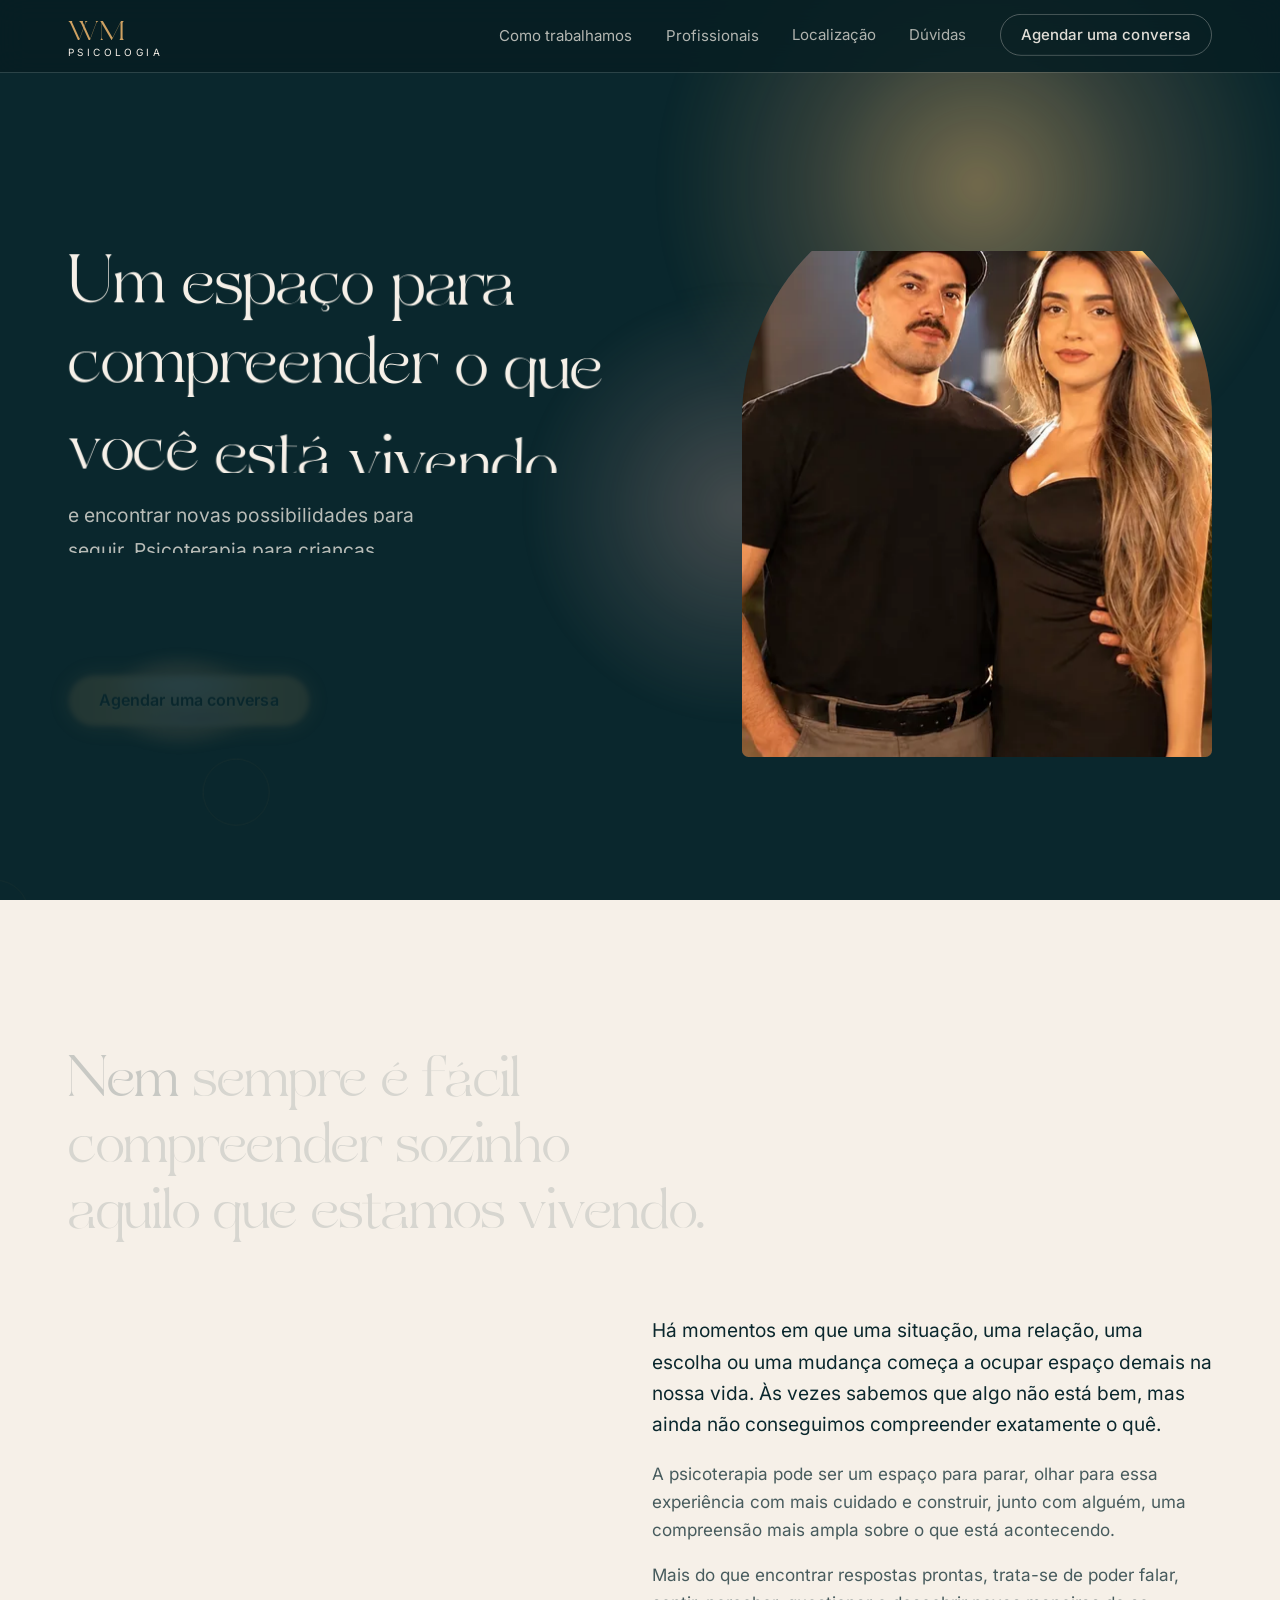
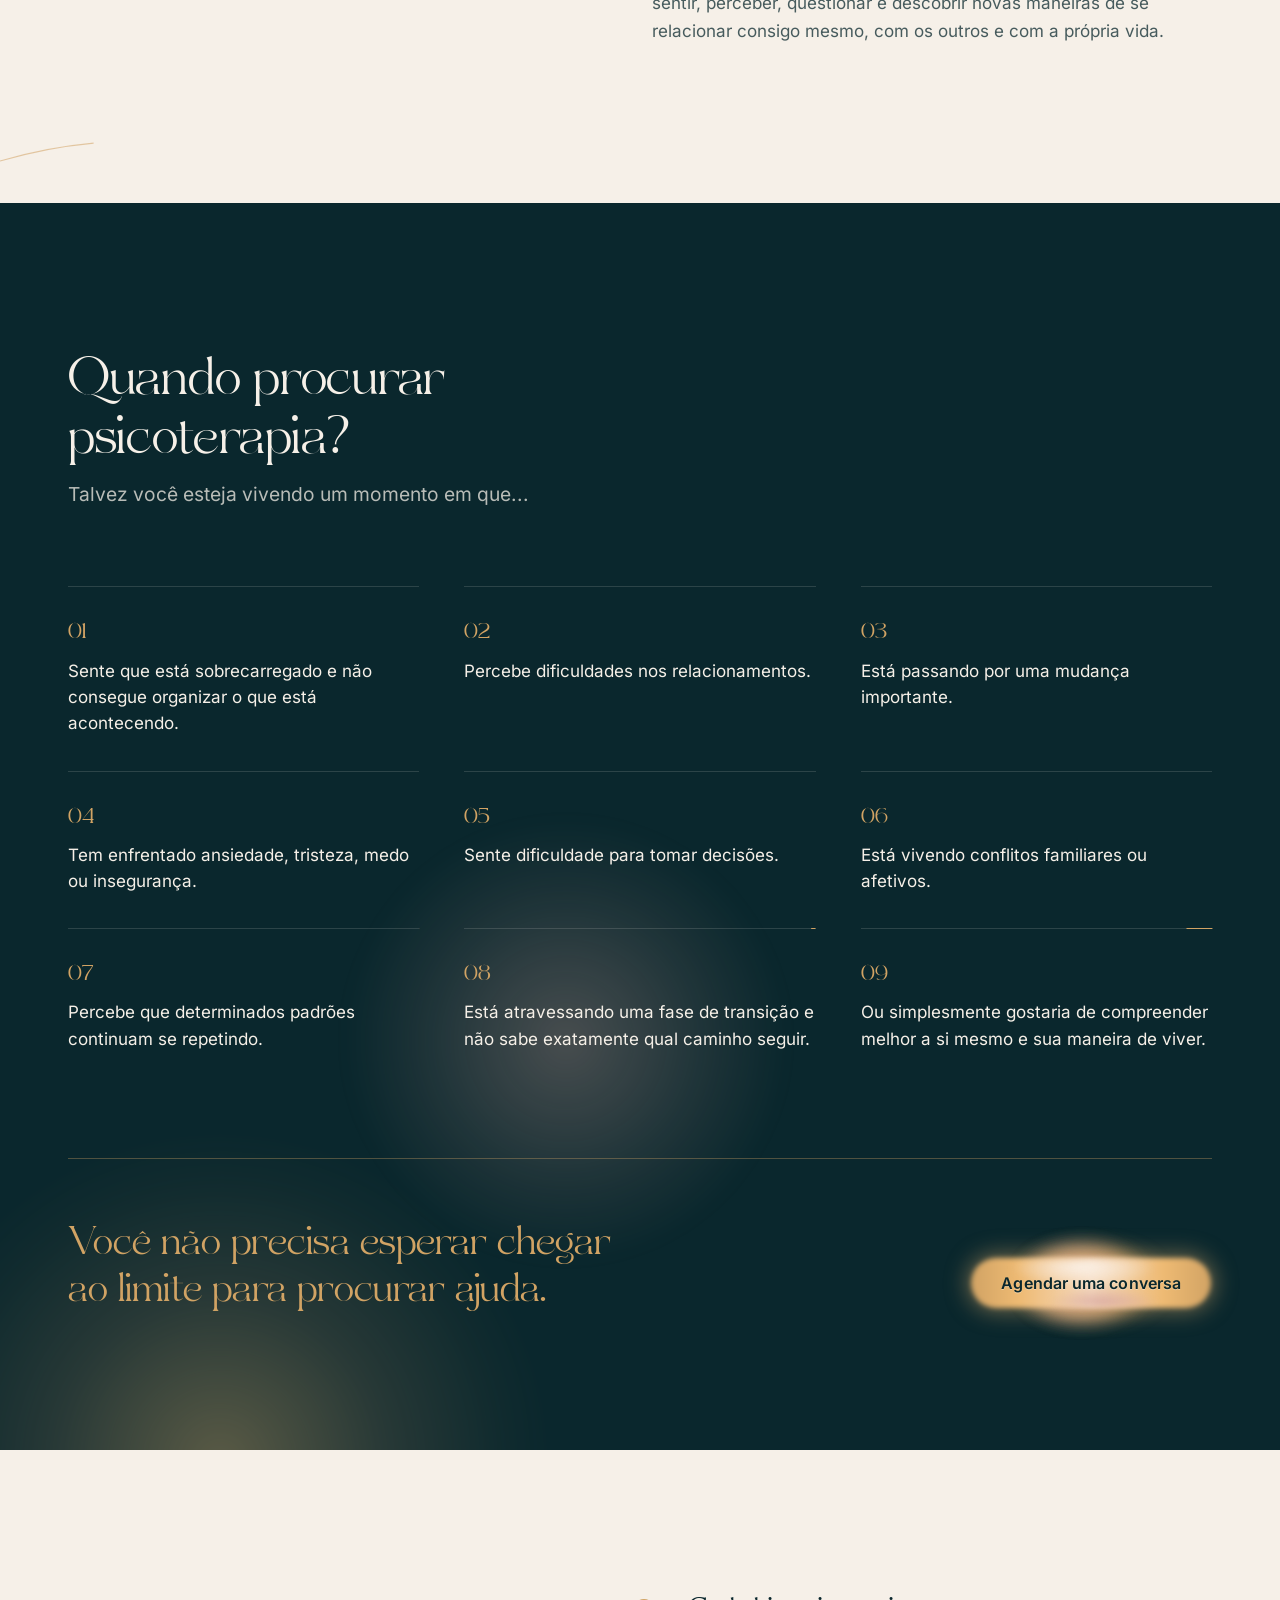
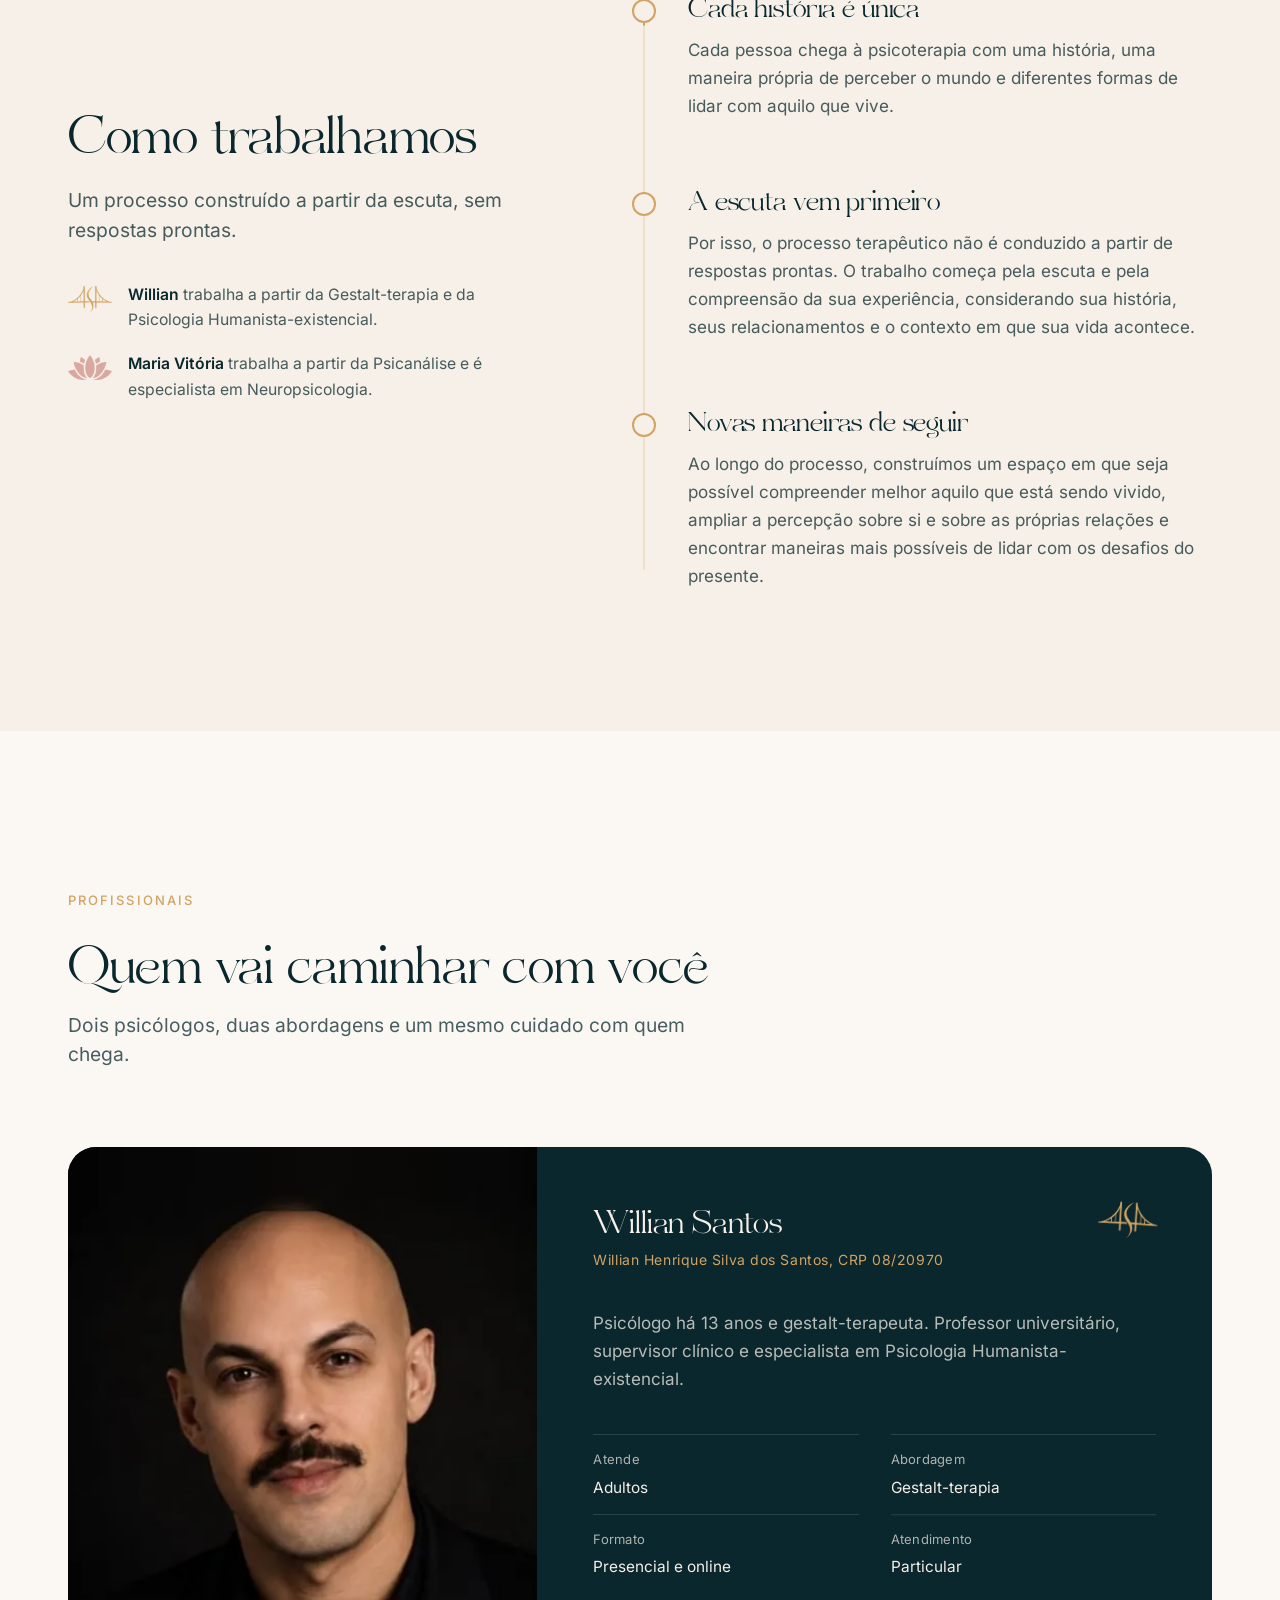
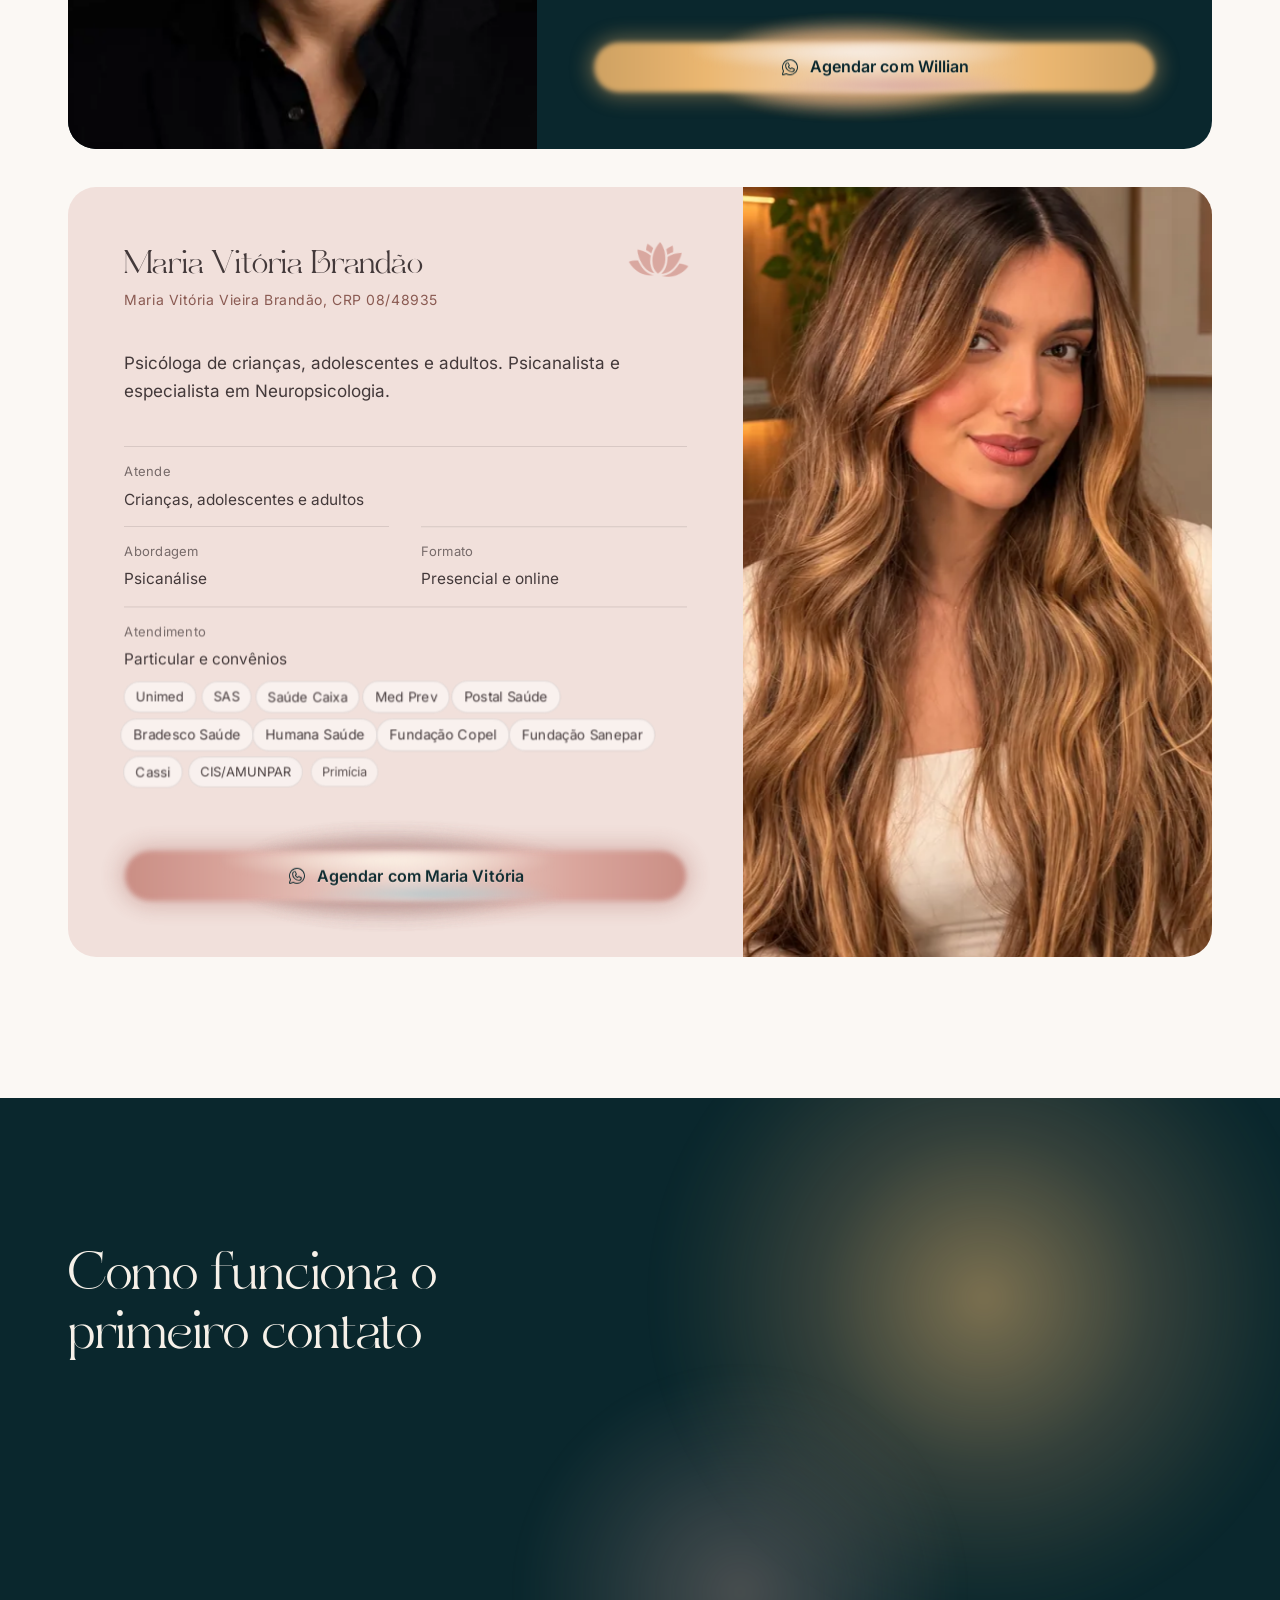
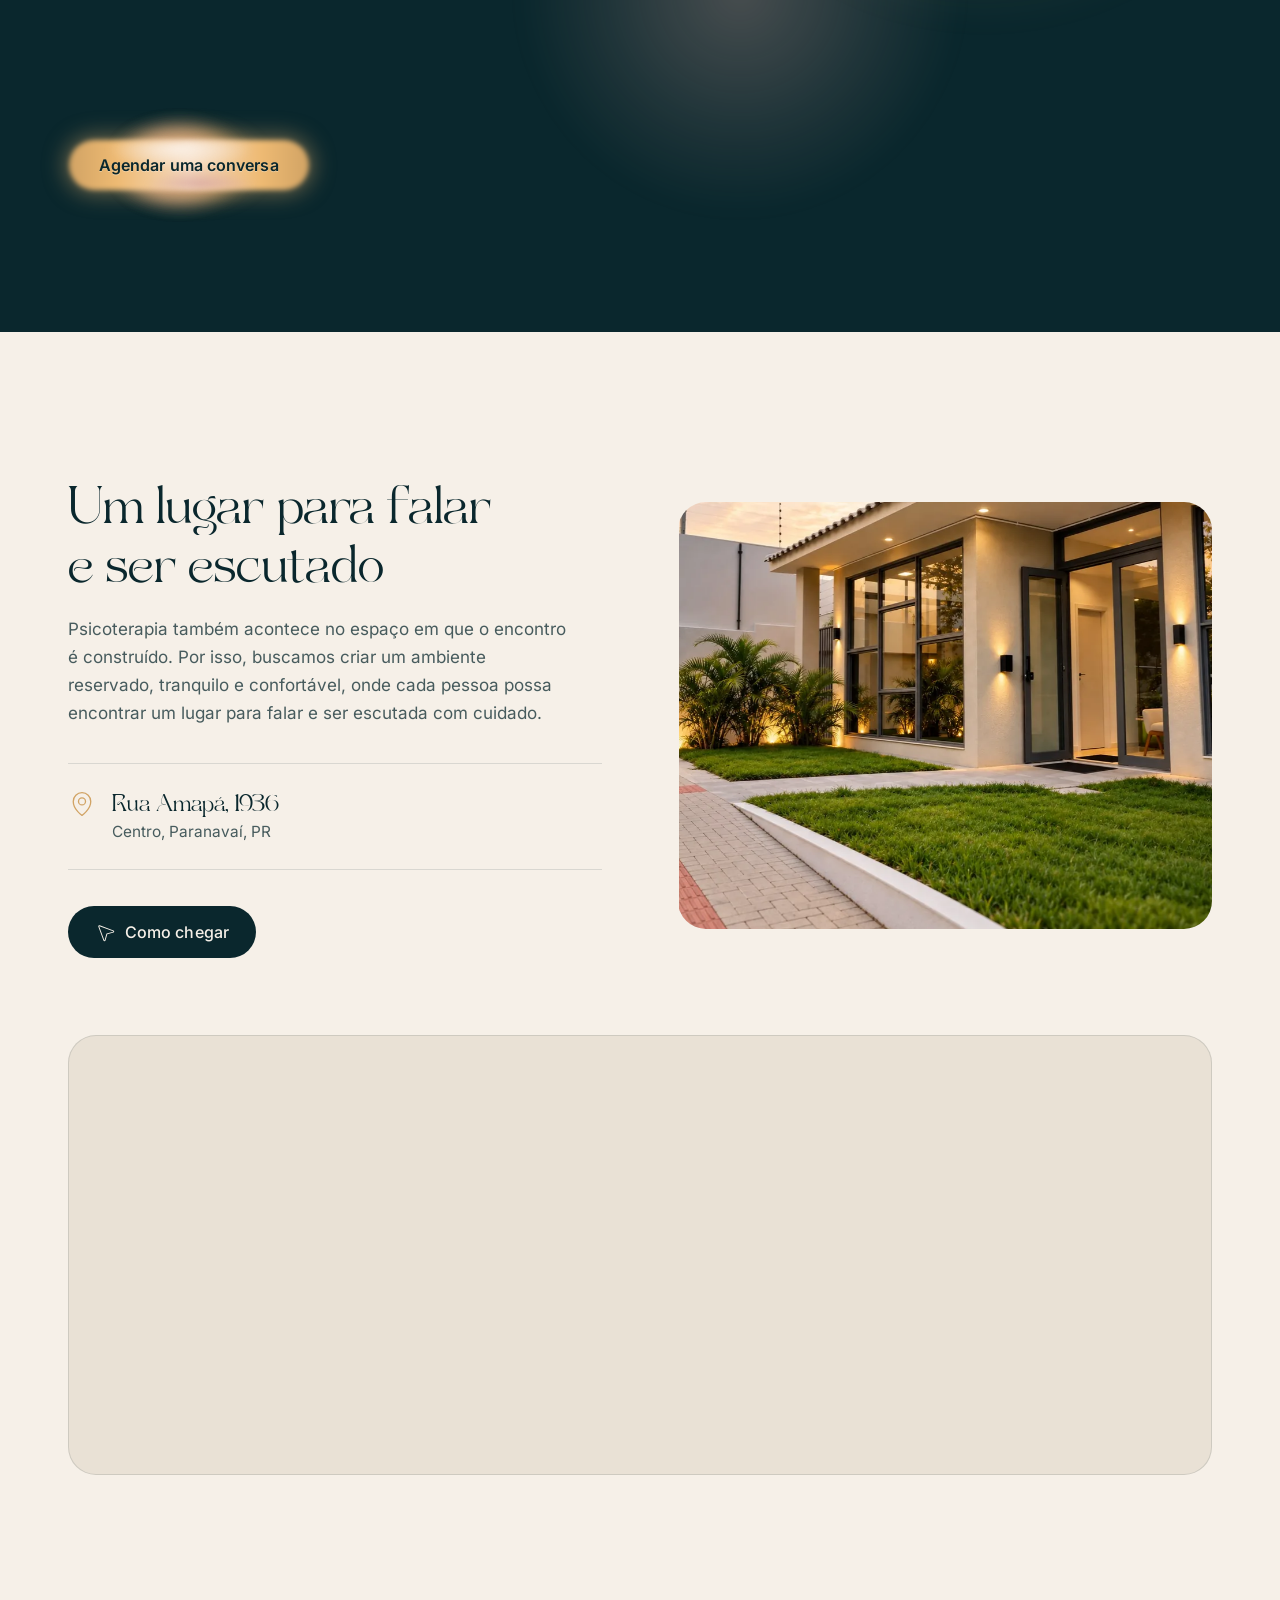
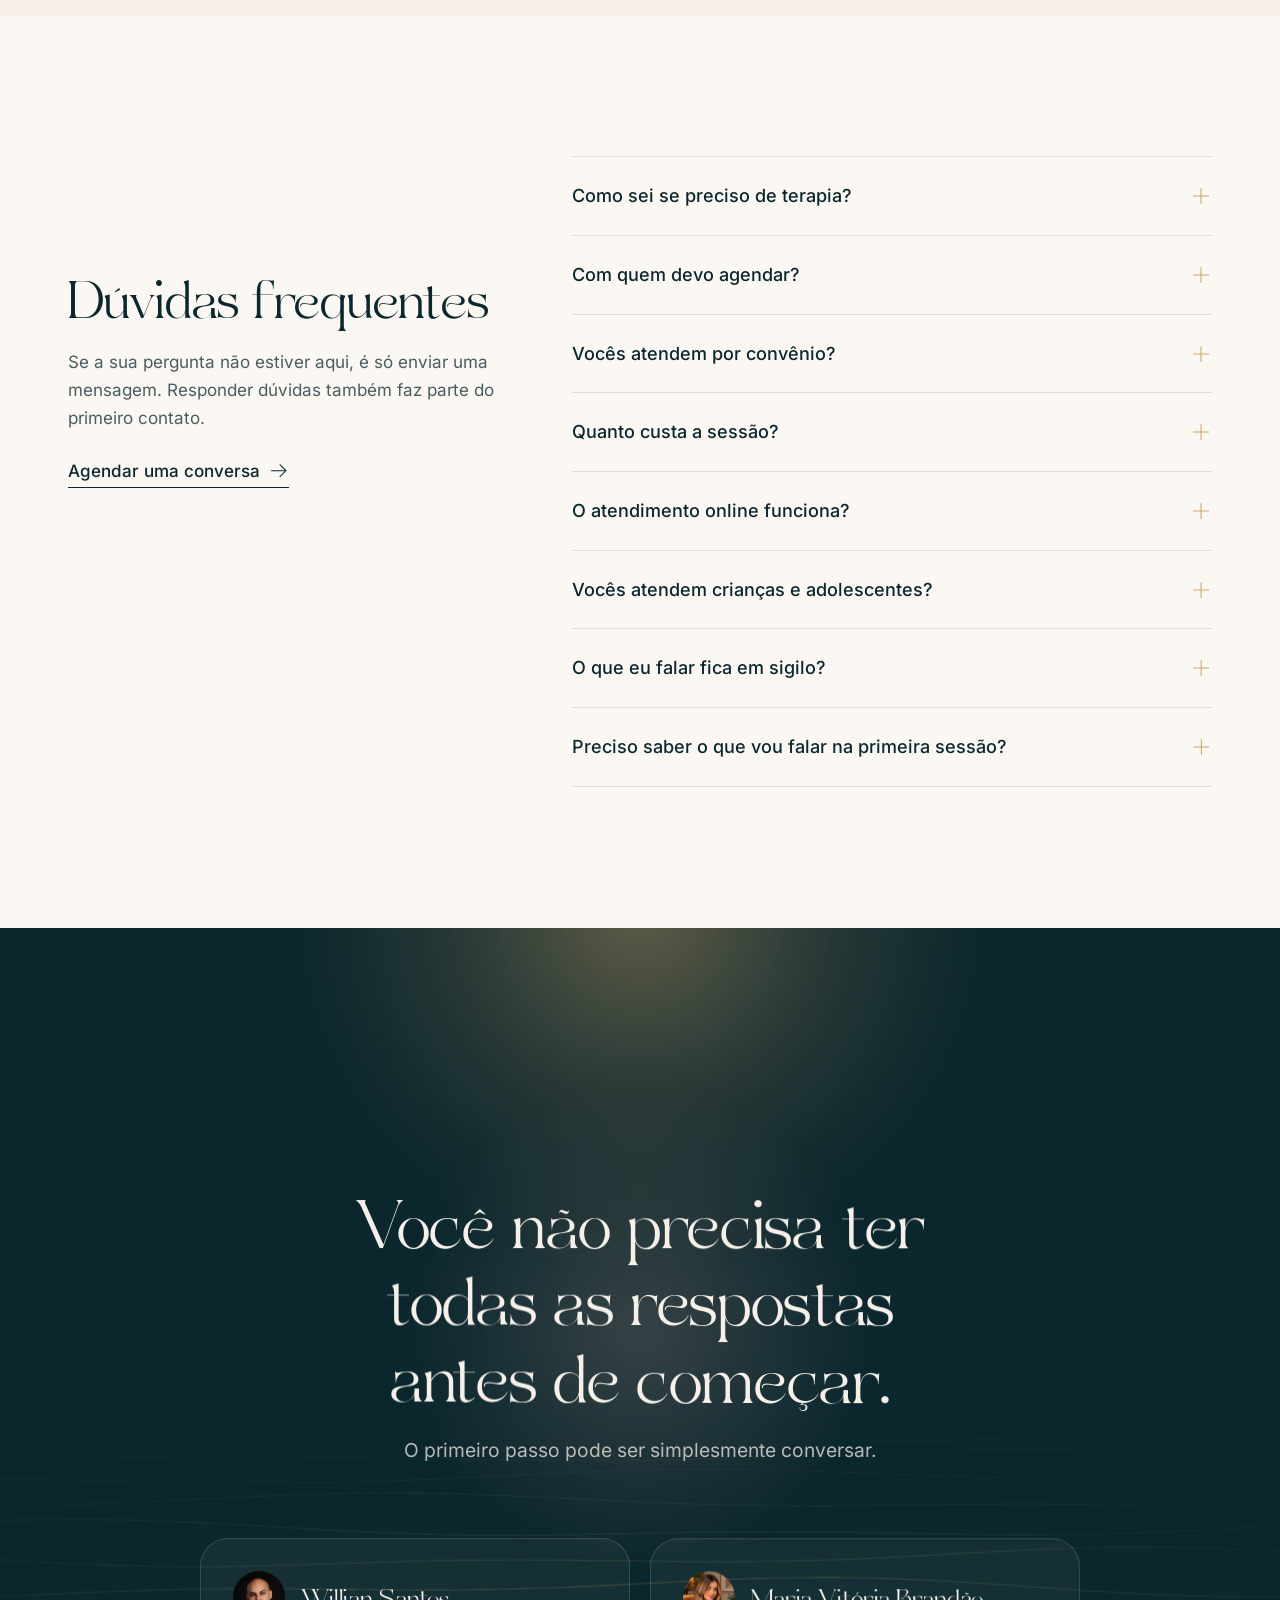
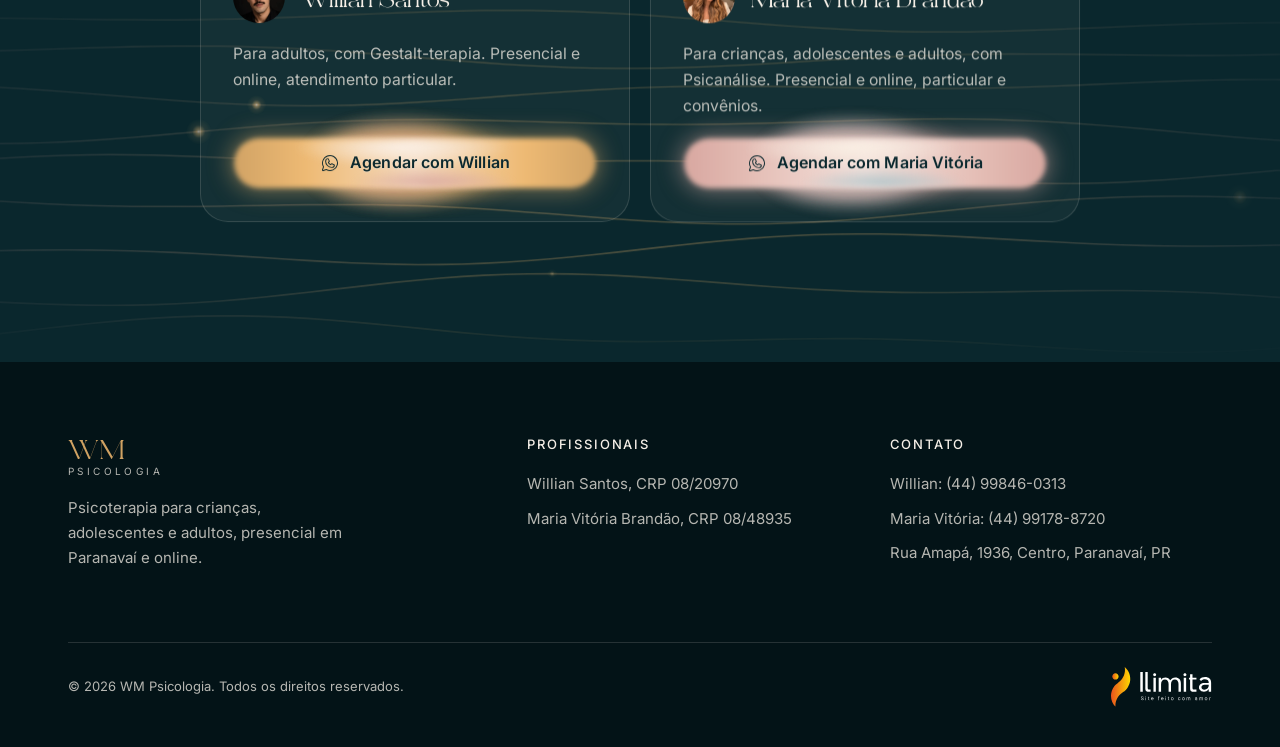
==== commit 51d2d318: "Hero só com H1 e complemento; "Paranavaí e online" passa para o texto Co-Authored-By: Claude Opus 5." ====
--- a/index.html
+++ b/index.html
@@ -114,9 +114,8 @@
       <div class="rings" aria-hidden="true"><span></span><span></span><span></span><span></span><span></span><span></span></div>
       <div class="container hero__grid">
         <div>
-          <p class="eyebrow reveal">Psicoterapia em Paranavaí e online</p>
           <h1 class="h-xl reveal" id="hero-title" style="--d:.08s">Um espaço para compreender o que você está vivendo</h1>
-          <p class="hero__sub lead reveal" style="--d:.16s">e encontrar novas possibilidades para seguir. Atendimento para crianças, adolescentes e adultos.</p>
+          <p class="hero__sub lead reveal" style="--d:.16s">e encontrar novas possibilidades para seguir. Psicoterapia para crianças, adolescentes e adultos, presencial em Paranavaí e online.</p>
           <div class="hero__actions reveal" style="--d:.24s">
             <a class="btn btn--gold btn--aura aura--gold" data-magnetic href="#agendar"><span class="aura" aria-hidden="true"><i></i><i></i><i></i></span>Agendar uma conversa</a>
             <a class="text-link" href="#profissionais">Conheça os profissionais</a>
--- a/assets/css/style.css
+++ b/assets/css/style.css
@@ -300,6 +300,8 @@
 
 /* ---------- Final CTA ---------- */
 .final { text-align: center; }
+/* âncoras das seções: param no topo exato da seção, cobrindo a tela com a cor dela */
+main section[id] { scroll-margin-top: calc(-1 * (var(--header-h) + 16px)); }
 .final .h-xl { max-width: 18ch; margin: 0 auto; }
 .final__sub { margin: 24px auto 0; color: var(--on-dark-muted); }
 .choices { display: grid; grid-template-columns: 1fr 1fr; gap: 20px; max-width: 880px; margin: clamp(48px, 6vw, 72px) auto 0; text-align: left; }
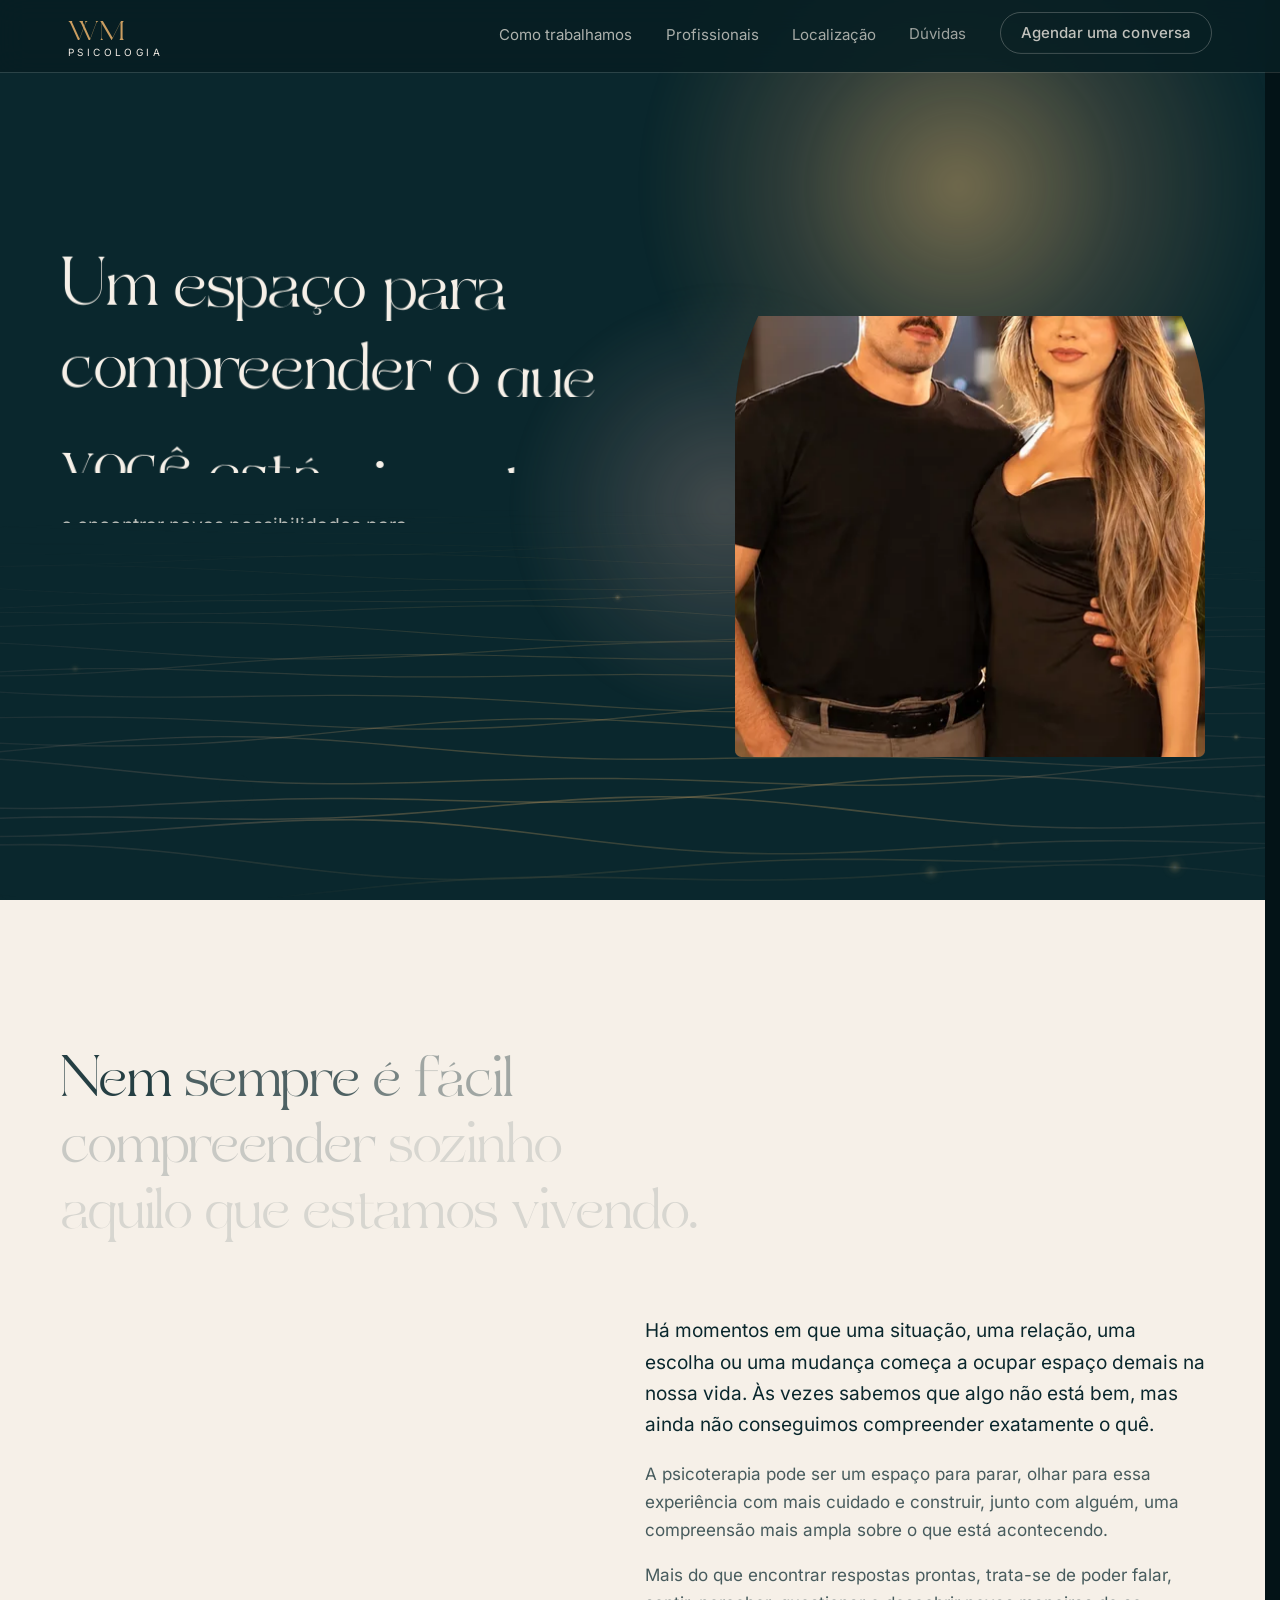
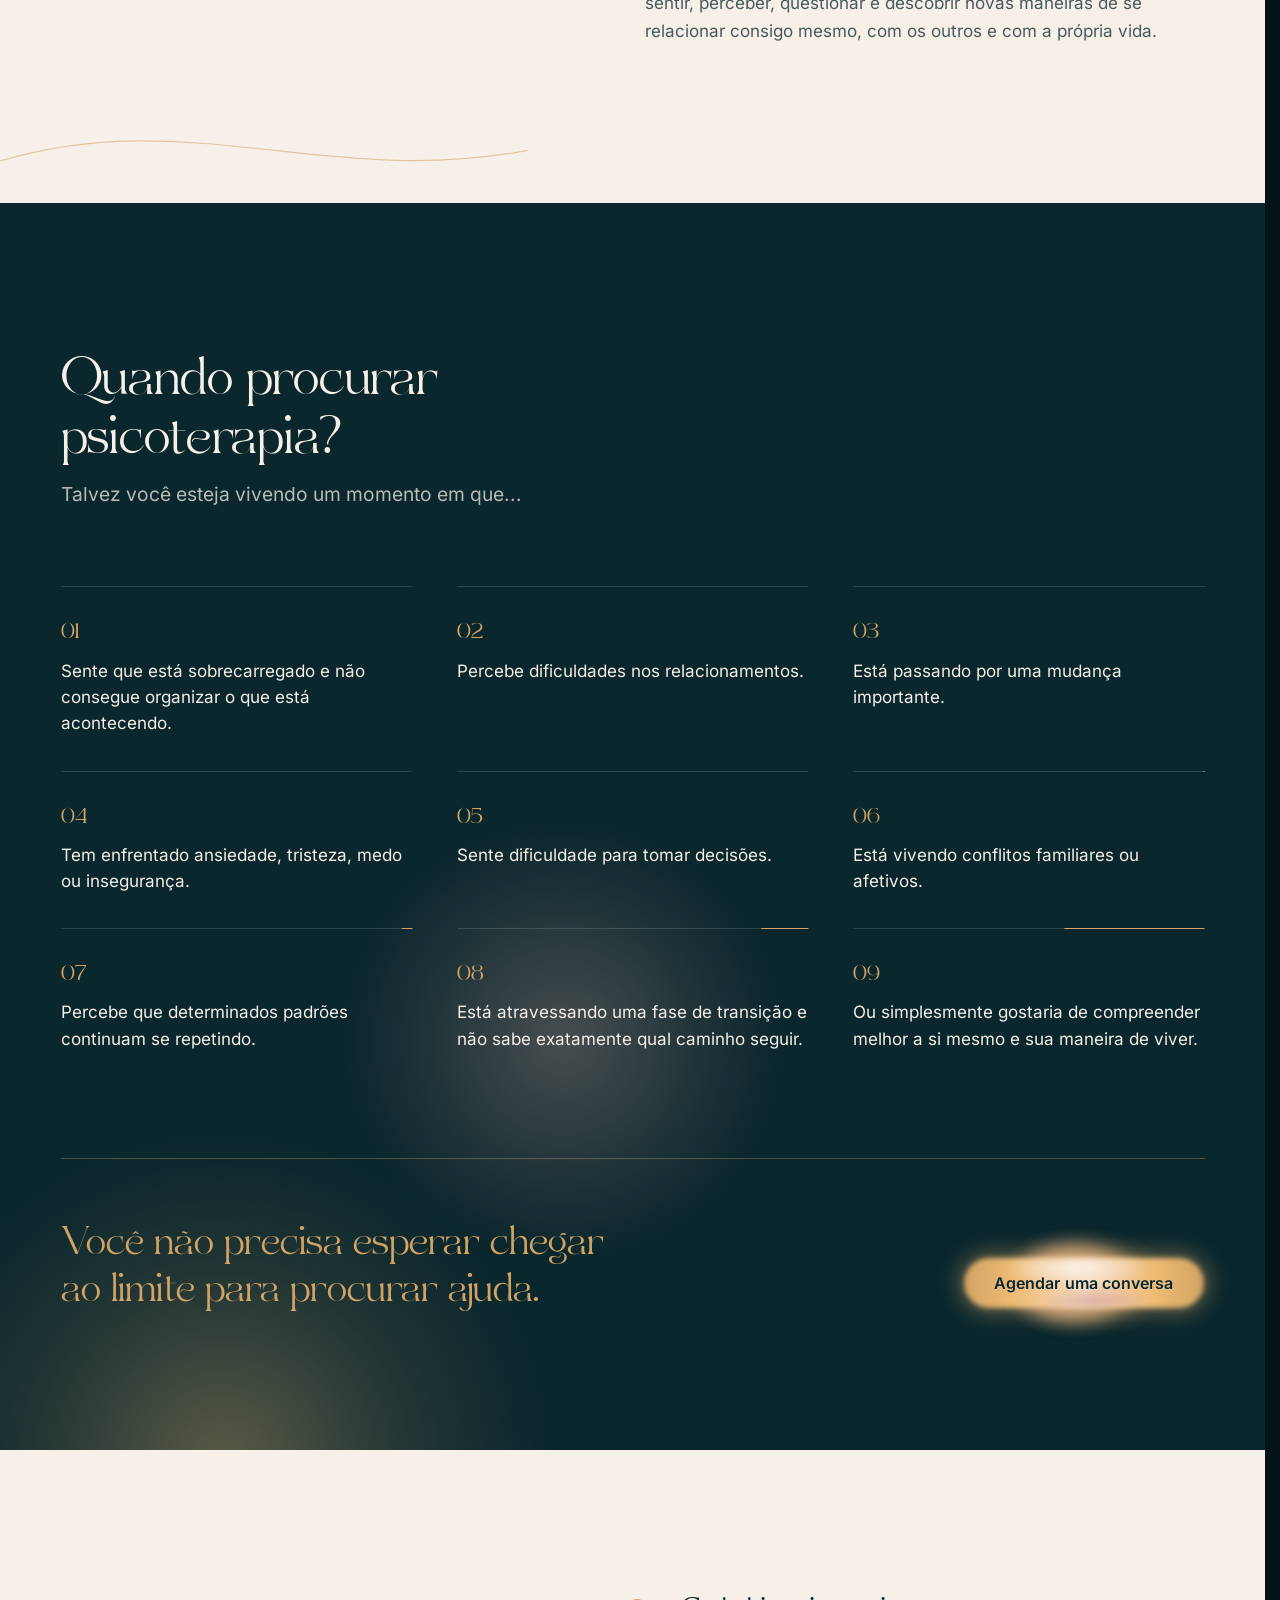
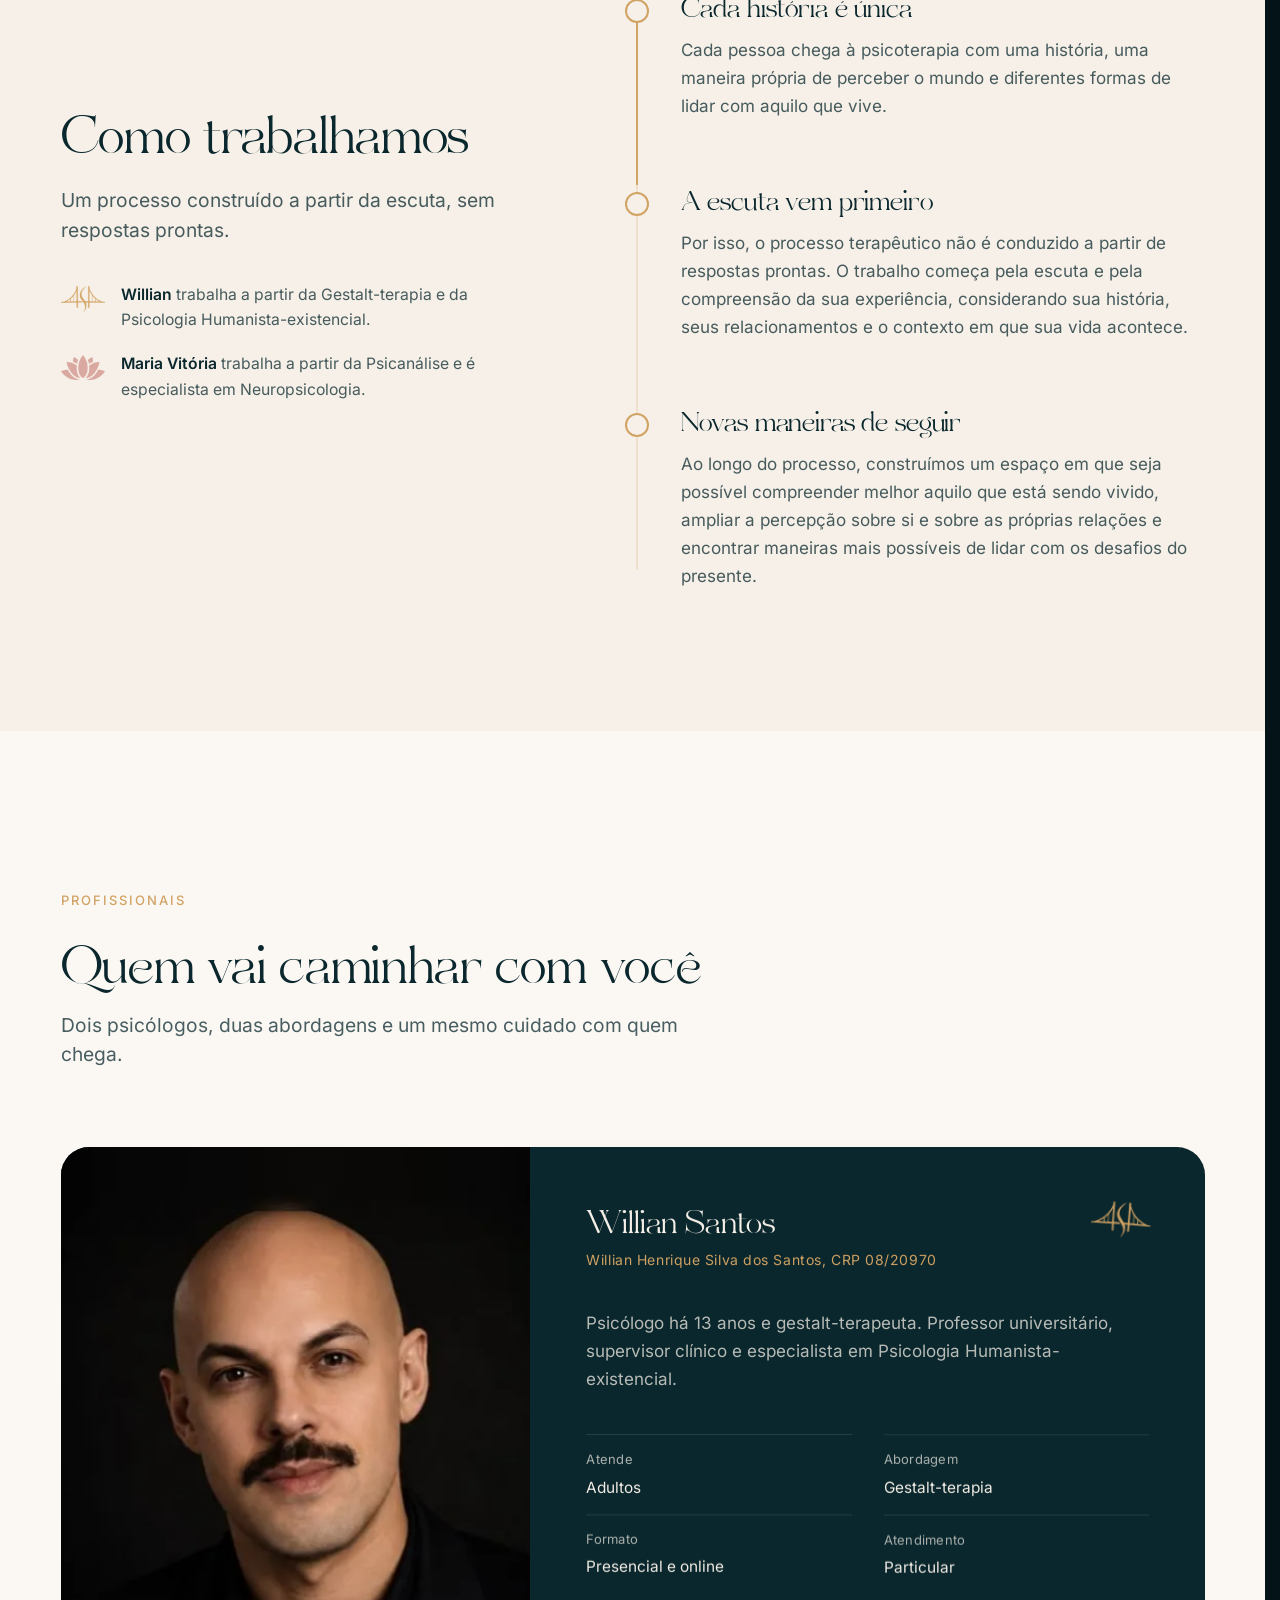
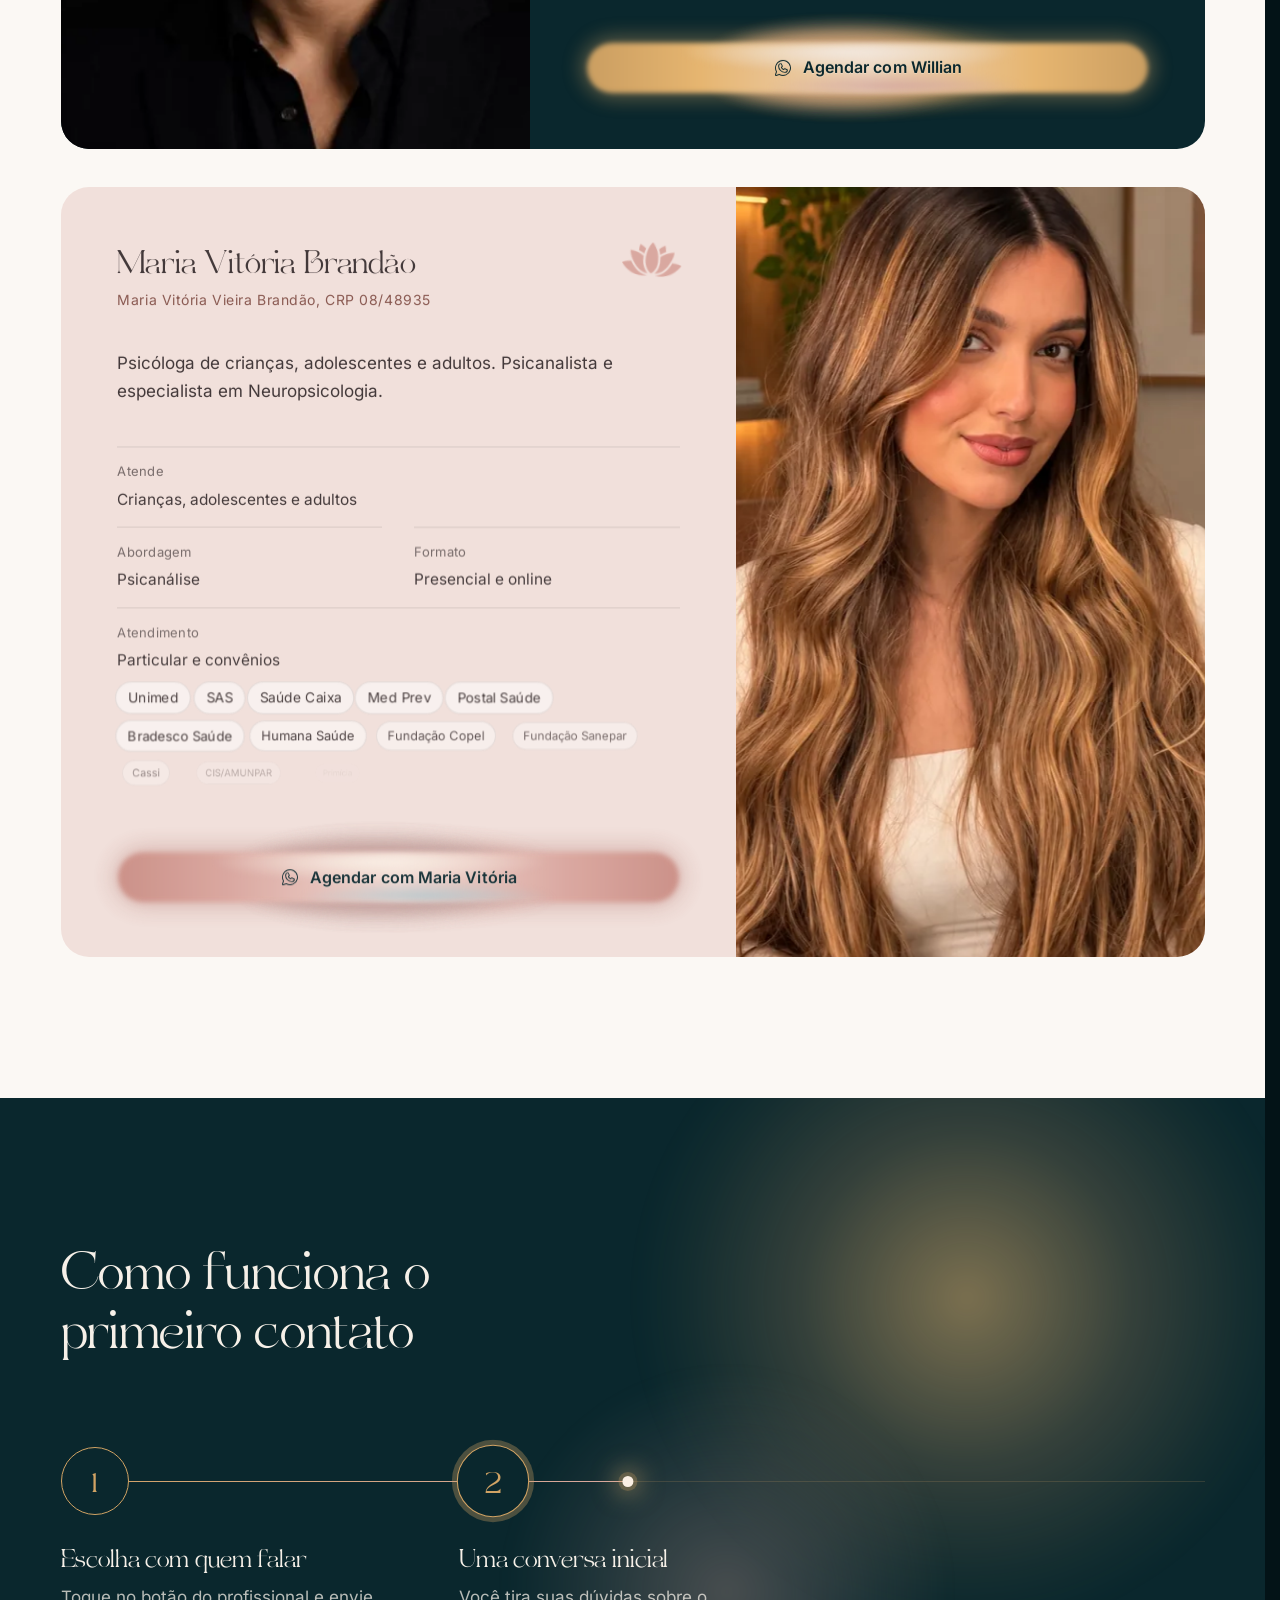
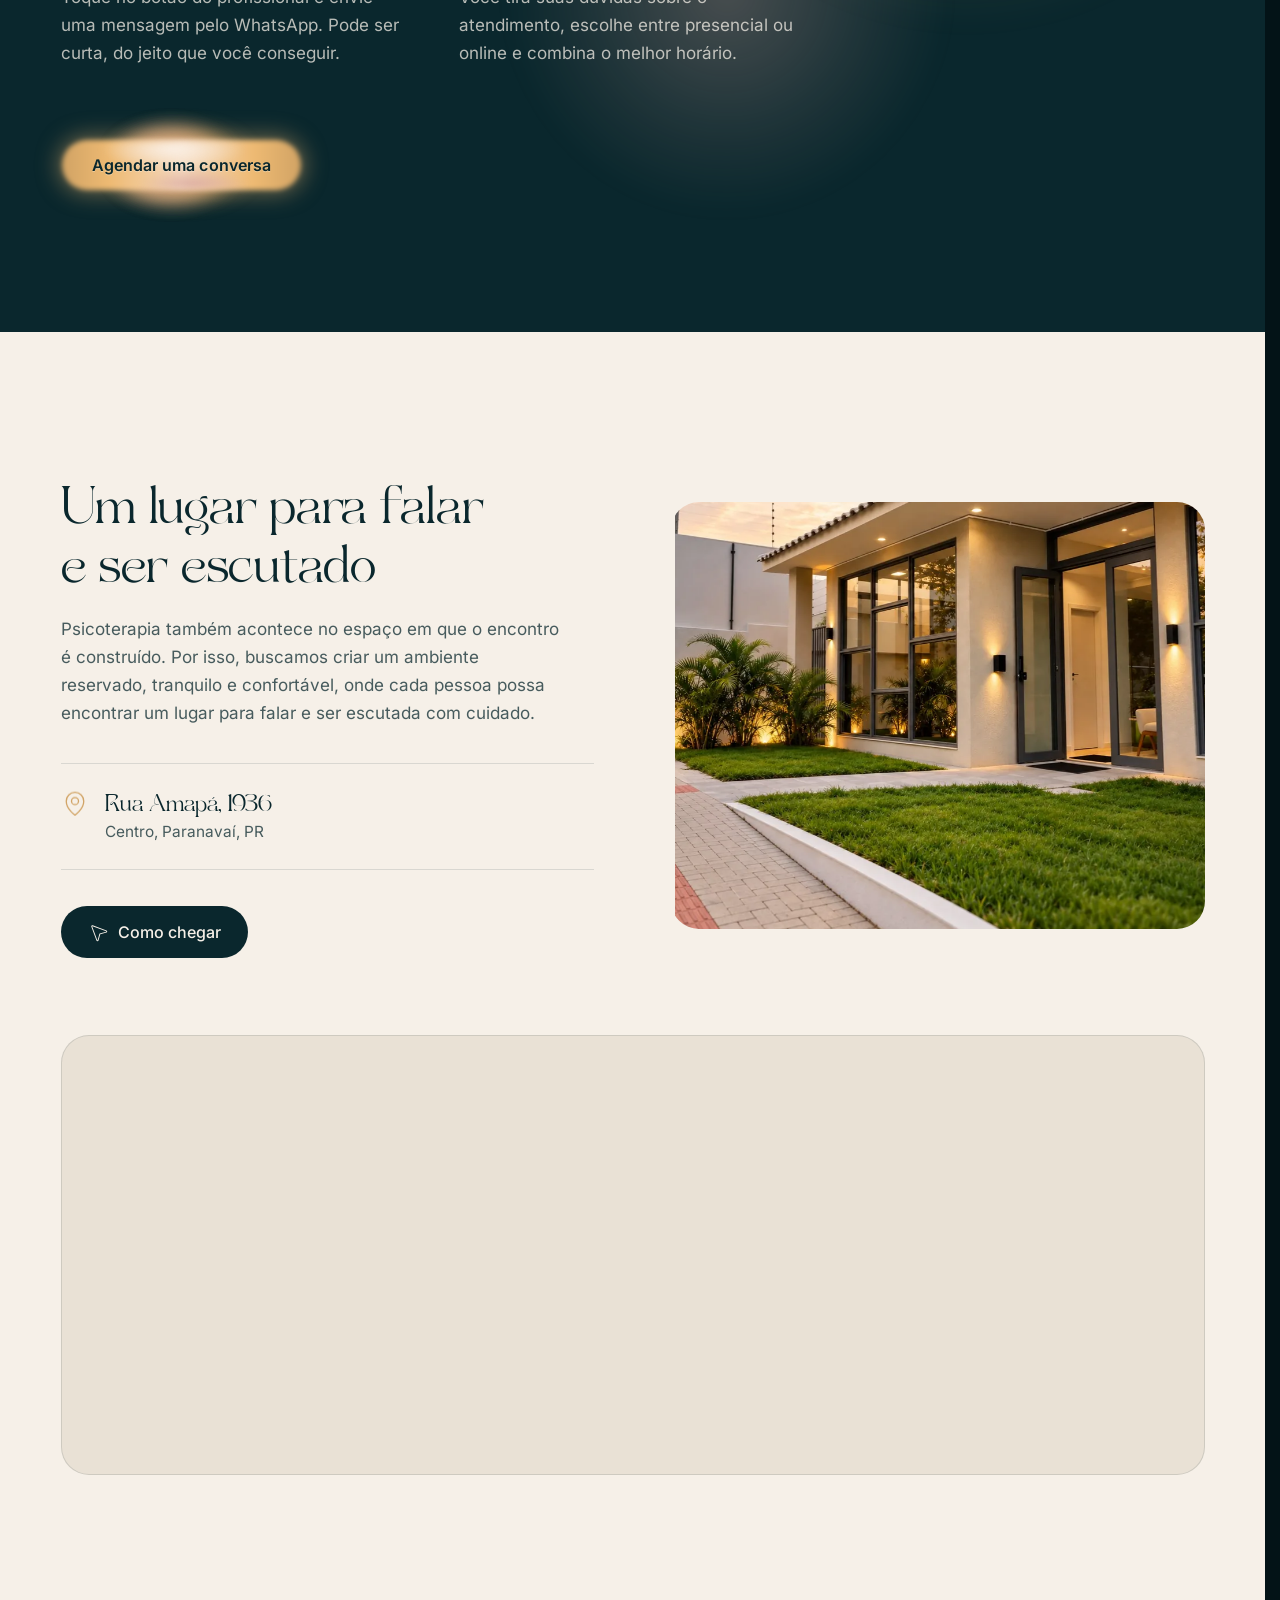
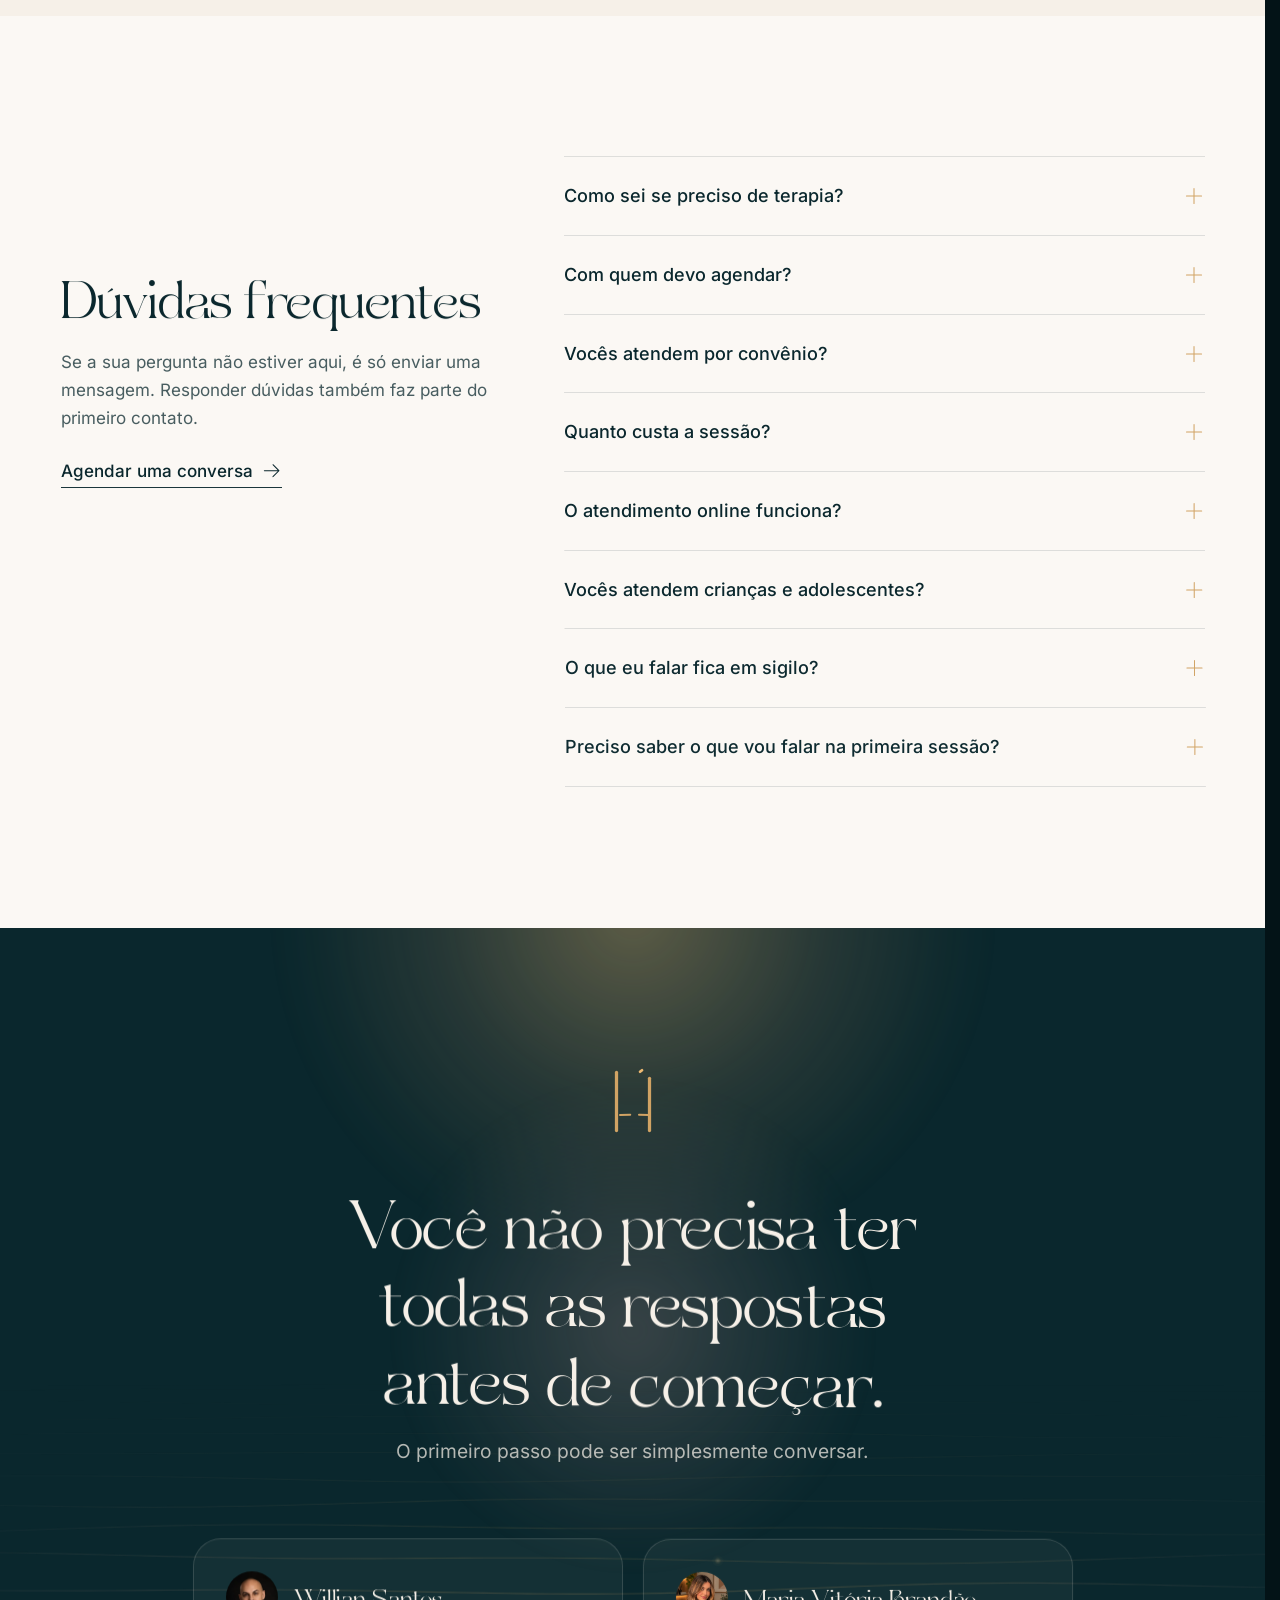
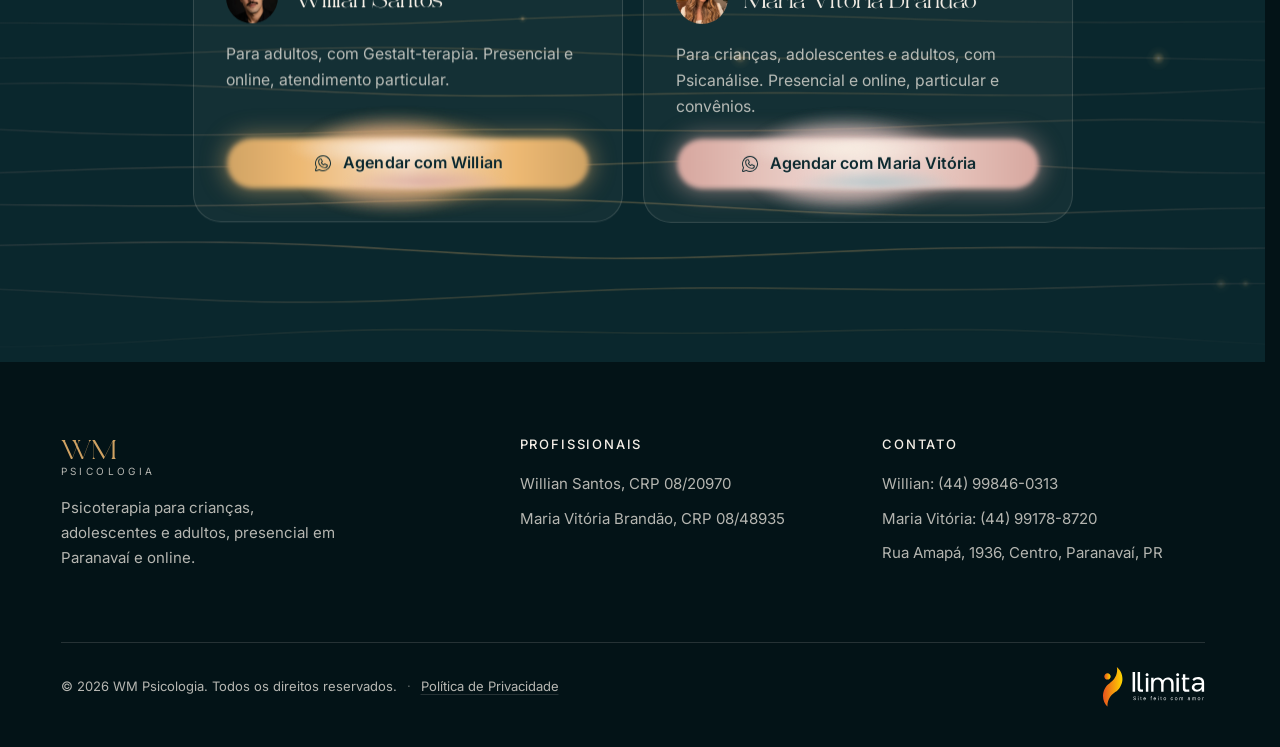
==== commit 22963ecc: "Página /privacidade e link no rodapé de todas as páginas Nova Política de Privacidade (cookies e cli" ====
--- a/index.html
+++ b/index.html
@@ -459,7 +459,7 @@
         </div>
       </div>
       <div class="footer__bottom">
-        <span>&copy; <span data-year>2026</span> WM Psicologia. Todos os direitos reservados.</span>
+        <span>&copy; <span data-year>2026</span> WM Psicologia. Todos os direitos reservados. <span class="footer__sep" aria-hidden="true">·</span> <a class="footer__legal" href="privacidade/">Política de Privacidade</a></span>
         <a class="footer__credit" href="https://ilimita.com.br/" target="_blank" rel="noopener" aria-label="Site feito pela Ilimita"><img src="assets/img/ilimita.svg" width="240" height="95" alt="Ilimita" loading="lazy"></a>
       </div>
     </div>
--- a/assets/css/style.css
+++ b/assets/css/style.css
@@ -66,7 +66,12 @@
 }
 
 *, *::before, *::after { box-sizing: border-box; }
-html { -webkit-text-size-adjust: 100%; scroll-behavior: smooth; scroll-padding-top: calc(var(--header-h) + 16px); }
+html { overflow-y: auto; scrollbar-gutter: stable; /* reserva o espaço da barra: a página não pula quando a abertura libera a rolagem */ -webkit-text-size-adjust: 100%; scroll-behavior: smooth; scroll-padding-top: calc(var(--header-h) + 16px); }
+/* barra de rolagem da marca: trilho no tom da abertura, indicador dourado */
+html { background: var(--ink-950); scrollbar-color: rgba(209, 163, 100, 0.55) var(--ink-950); }
+html::-webkit-scrollbar { width: 12px; background: var(--ink-950); }
+html::-webkit-scrollbar-thumb { background: rgba(209, 163, 100, 0.55); border-radius: 999px; border: 3px solid var(--ink-950); }
+html::-webkit-scrollbar-thumb:hover { background: var(--gold); }
 body {
   margin: 0;
   font-family: var(--sans);
@@ -366,6 +371,7 @@
   body { font-size: 1rem; }
   .nav .btn { min-height: 38px; padding: 0 14px; font-size: 0.8125rem; }
   .hero__actions .btn { width: 100%; }
+  .hero__actions .text-link { display: none; } /* hero mais direto no celular: só o agendamento */
   .when__grid { grid-template-columns: 1fr; }
   .when__grid li { padding: 20px 0 24px; }
   .empathy__body { margin-top: 40px; }
@@ -411,7 +417,7 @@
 .intro-screen__word { margin: 0; display: grid; justify-items: center; line-height: 1; }
 .intro-screen__wm { font-family: var(--serif); font-size: 3rem; color: var(--gold); letter-spacing: 0.04em; }
 .intro-screen__sub { margin-top: 10px; font-size: 0.75rem; letter-spacing: 0.5em; text-transform: uppercase; padding-left: 0.5em; }
-.motion.intro body { overflow: hidden; }
+html.motion.intro { overflow: hidden; } /* trava a rolagem durante a abertura, mantendo o espaço da barra */
 
 /* ---------- Rio ---------- */
 .river {
@@ -588,3 +594,10 @@
 }
 
 .choice__head img[src*="willian"] { object-position: 50% 30%; }
+
+/* Link da Política de Privacidade (rodapés e páginas de links) */
+.footer__sep { margin: 0 6px; opacity: 0.5; }
+.site-footer a.footer__legal { text-decoration: underline; text-decoration-color: var(--on-dark-faint); text-underline-offset: 3px; }
+.site-footer a.footer__legal:hover { text-decoration-color: currentColor; }
+.bio__legal { color: inherit; text-underline-offset: 3px; opacity: 0.85; }
+.bio__legal:hover { opacity: 1; }
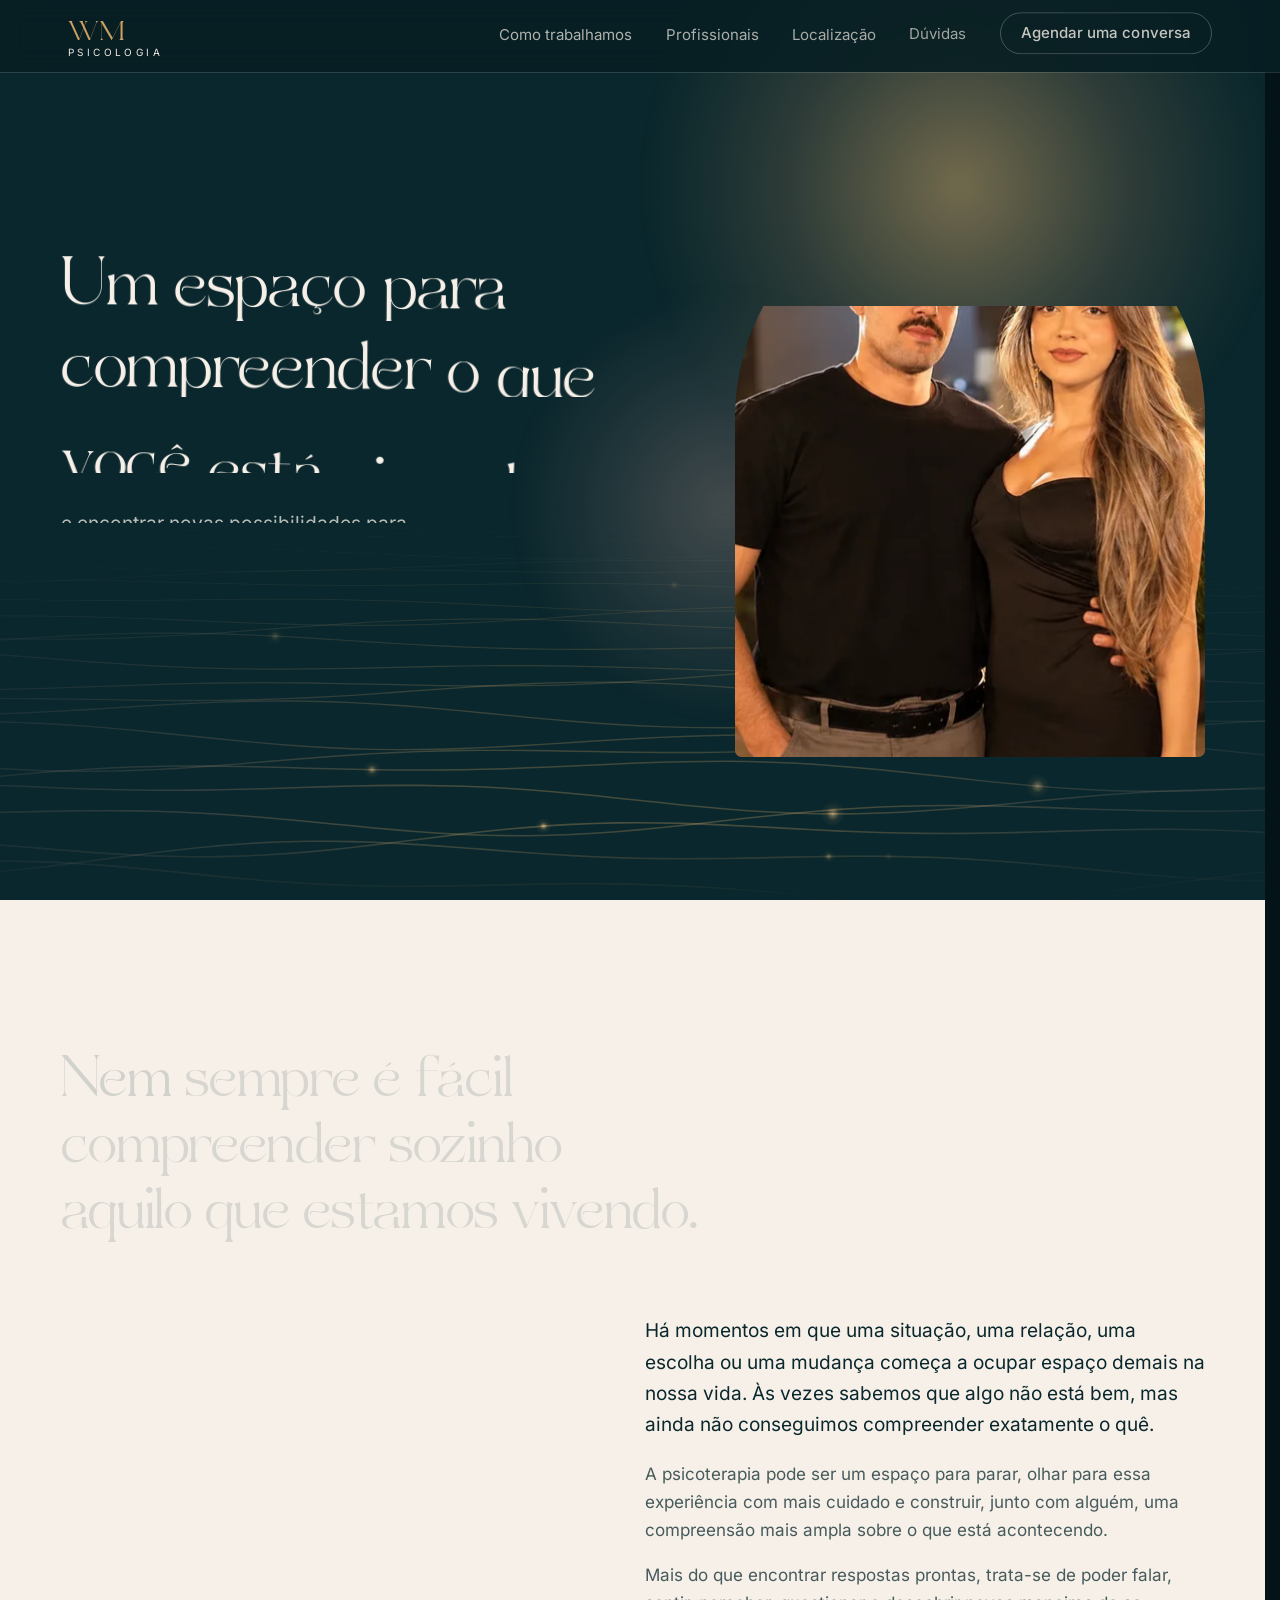
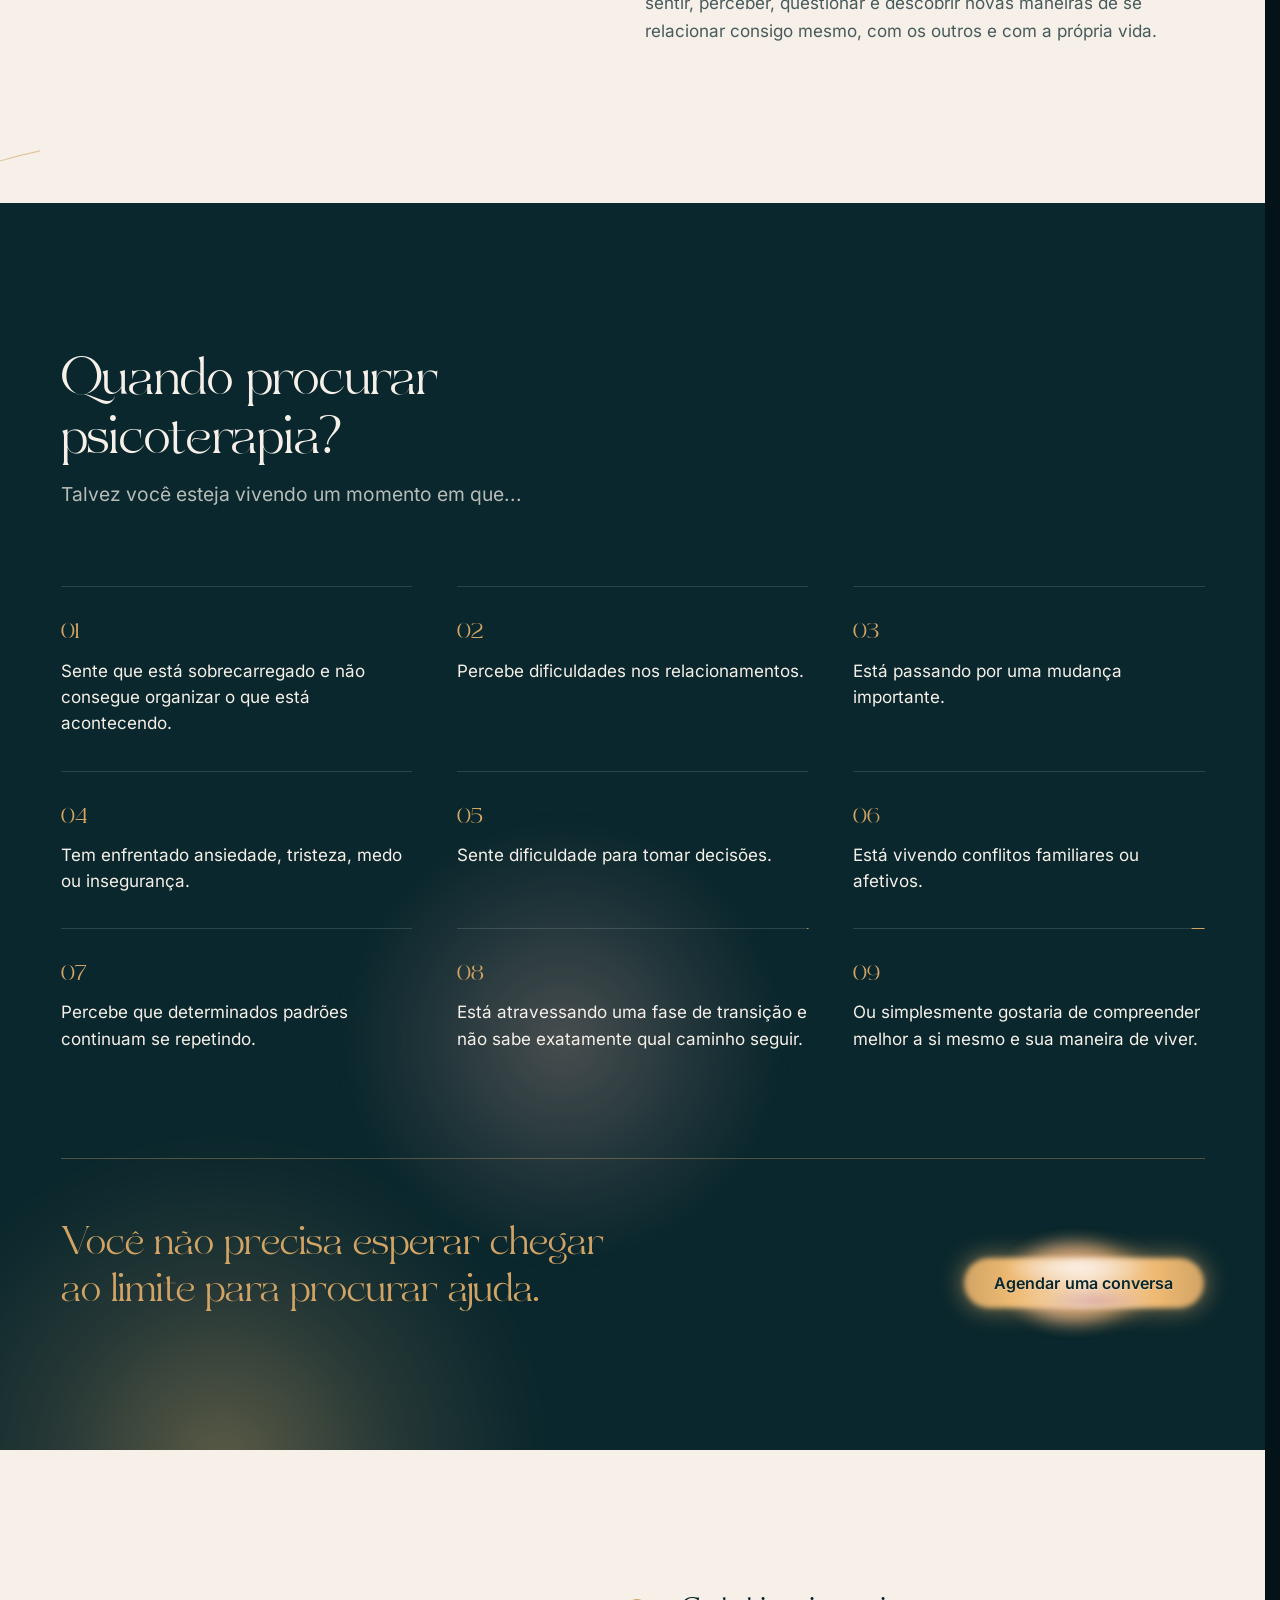
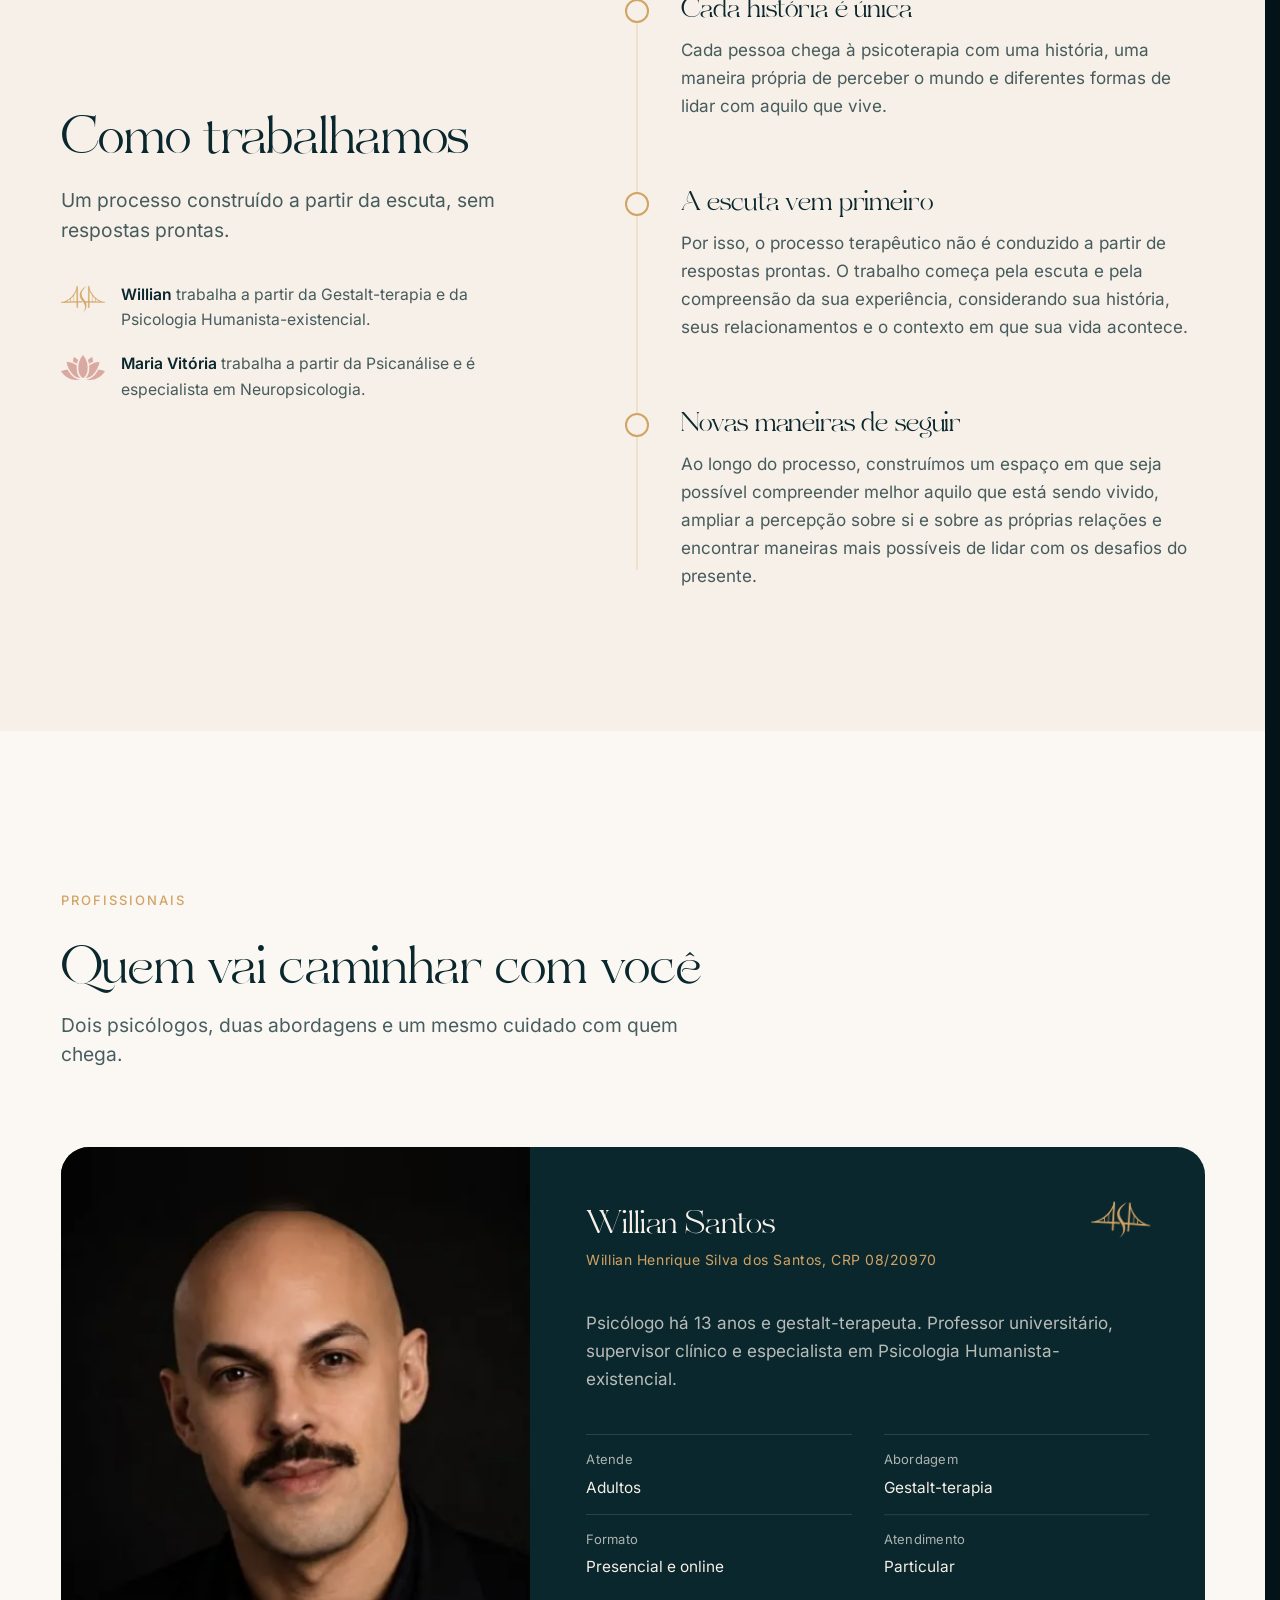
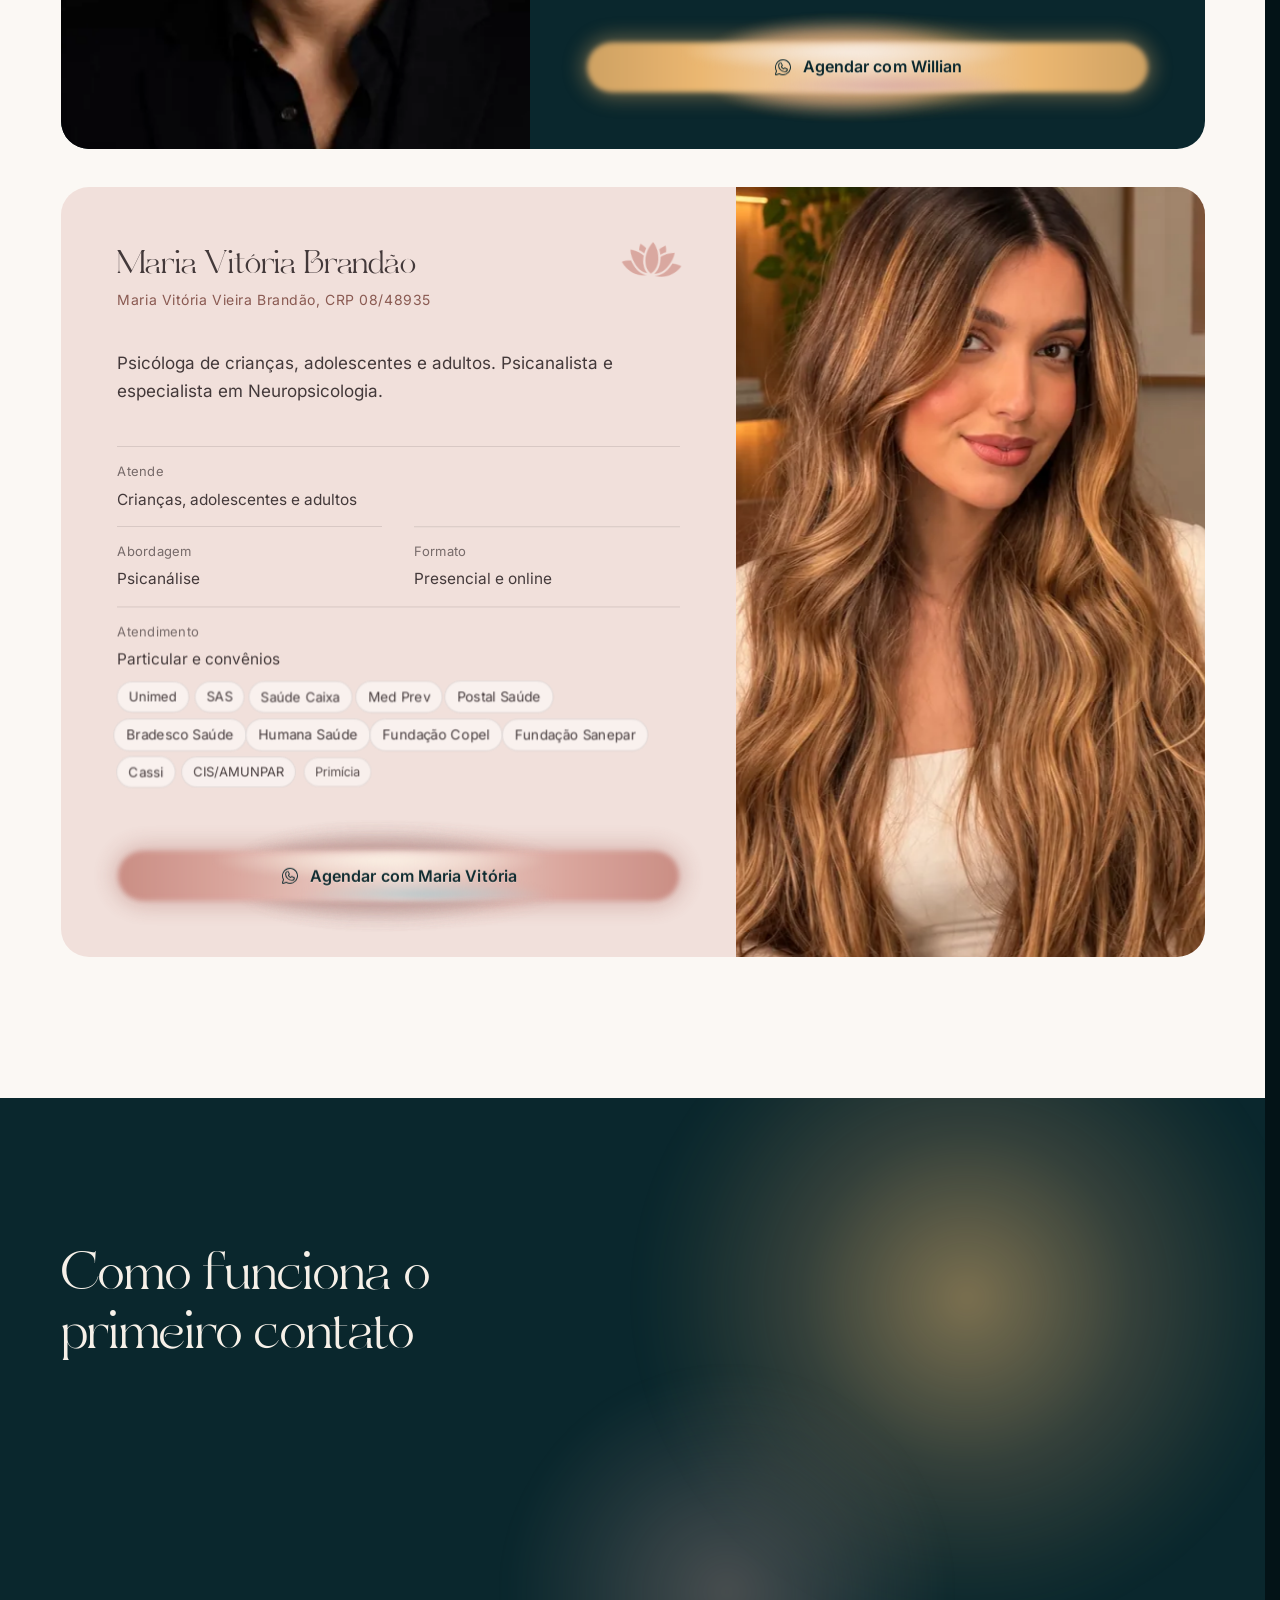
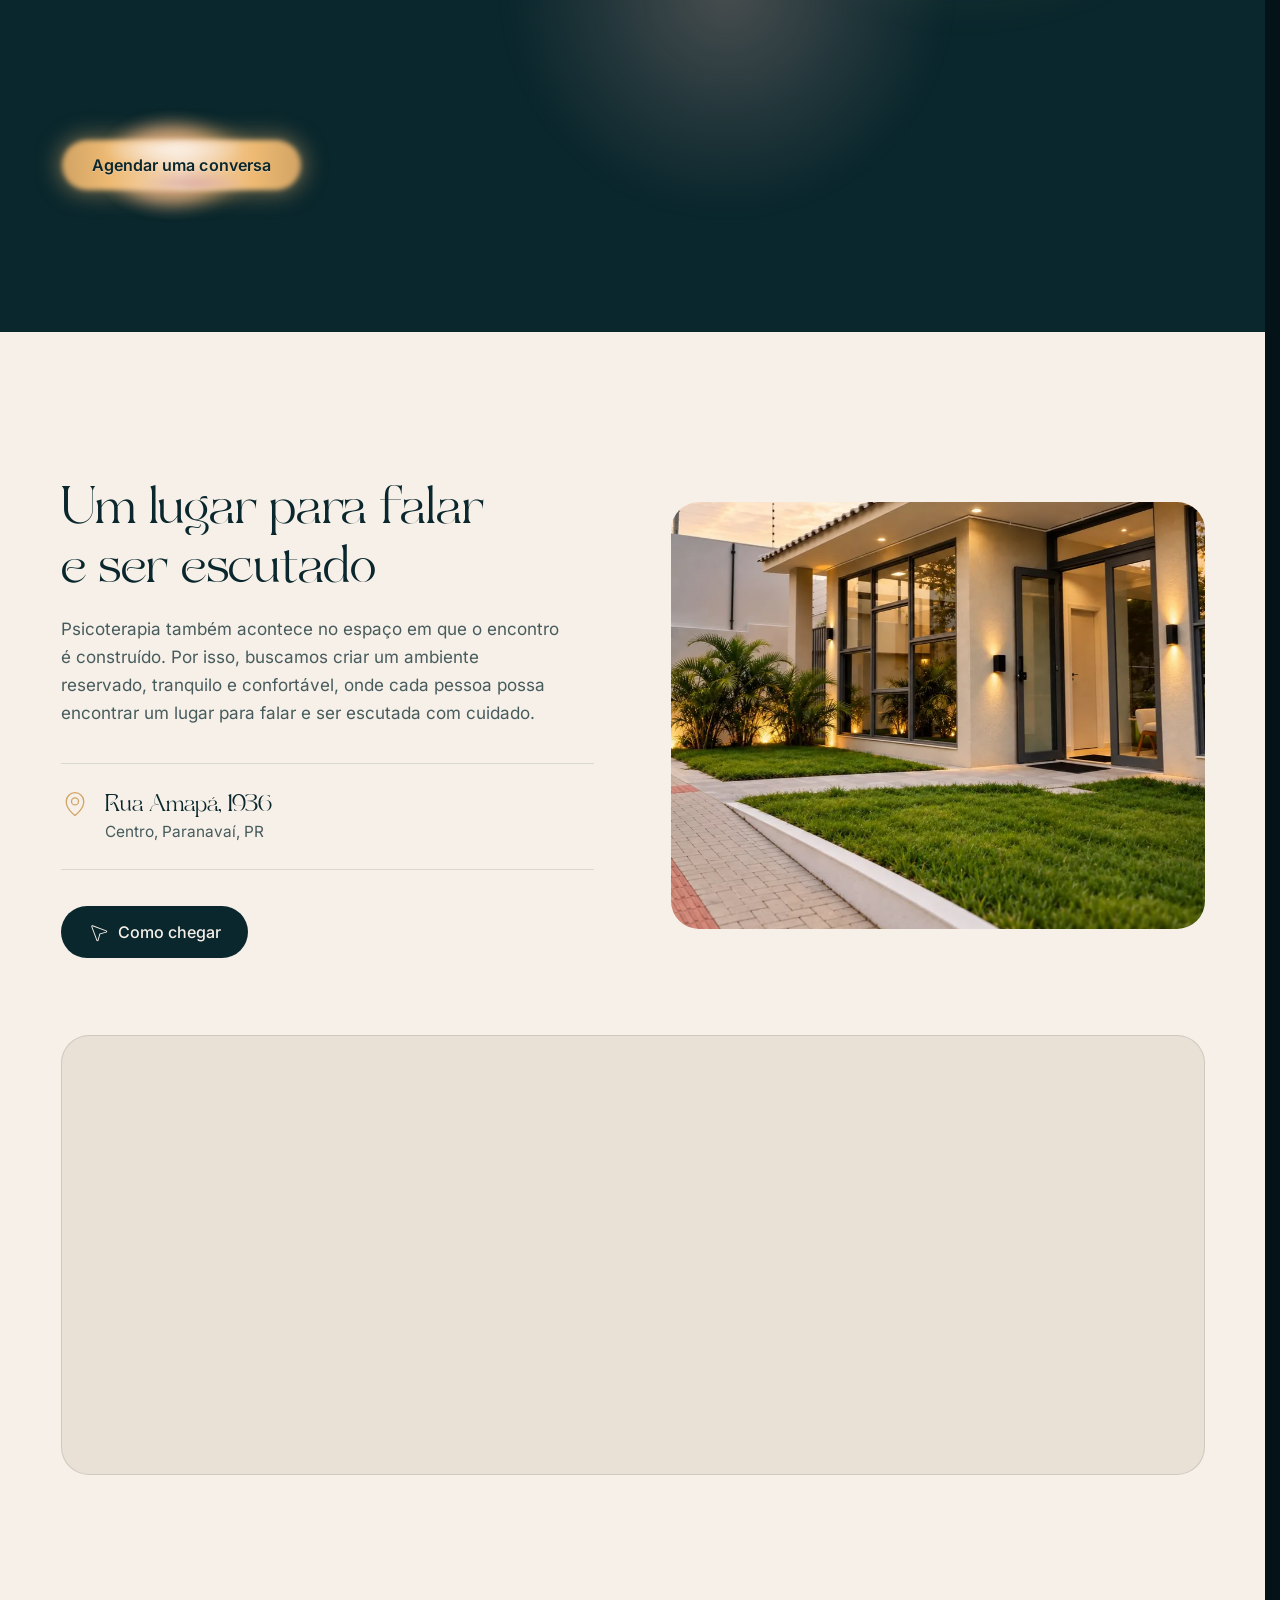
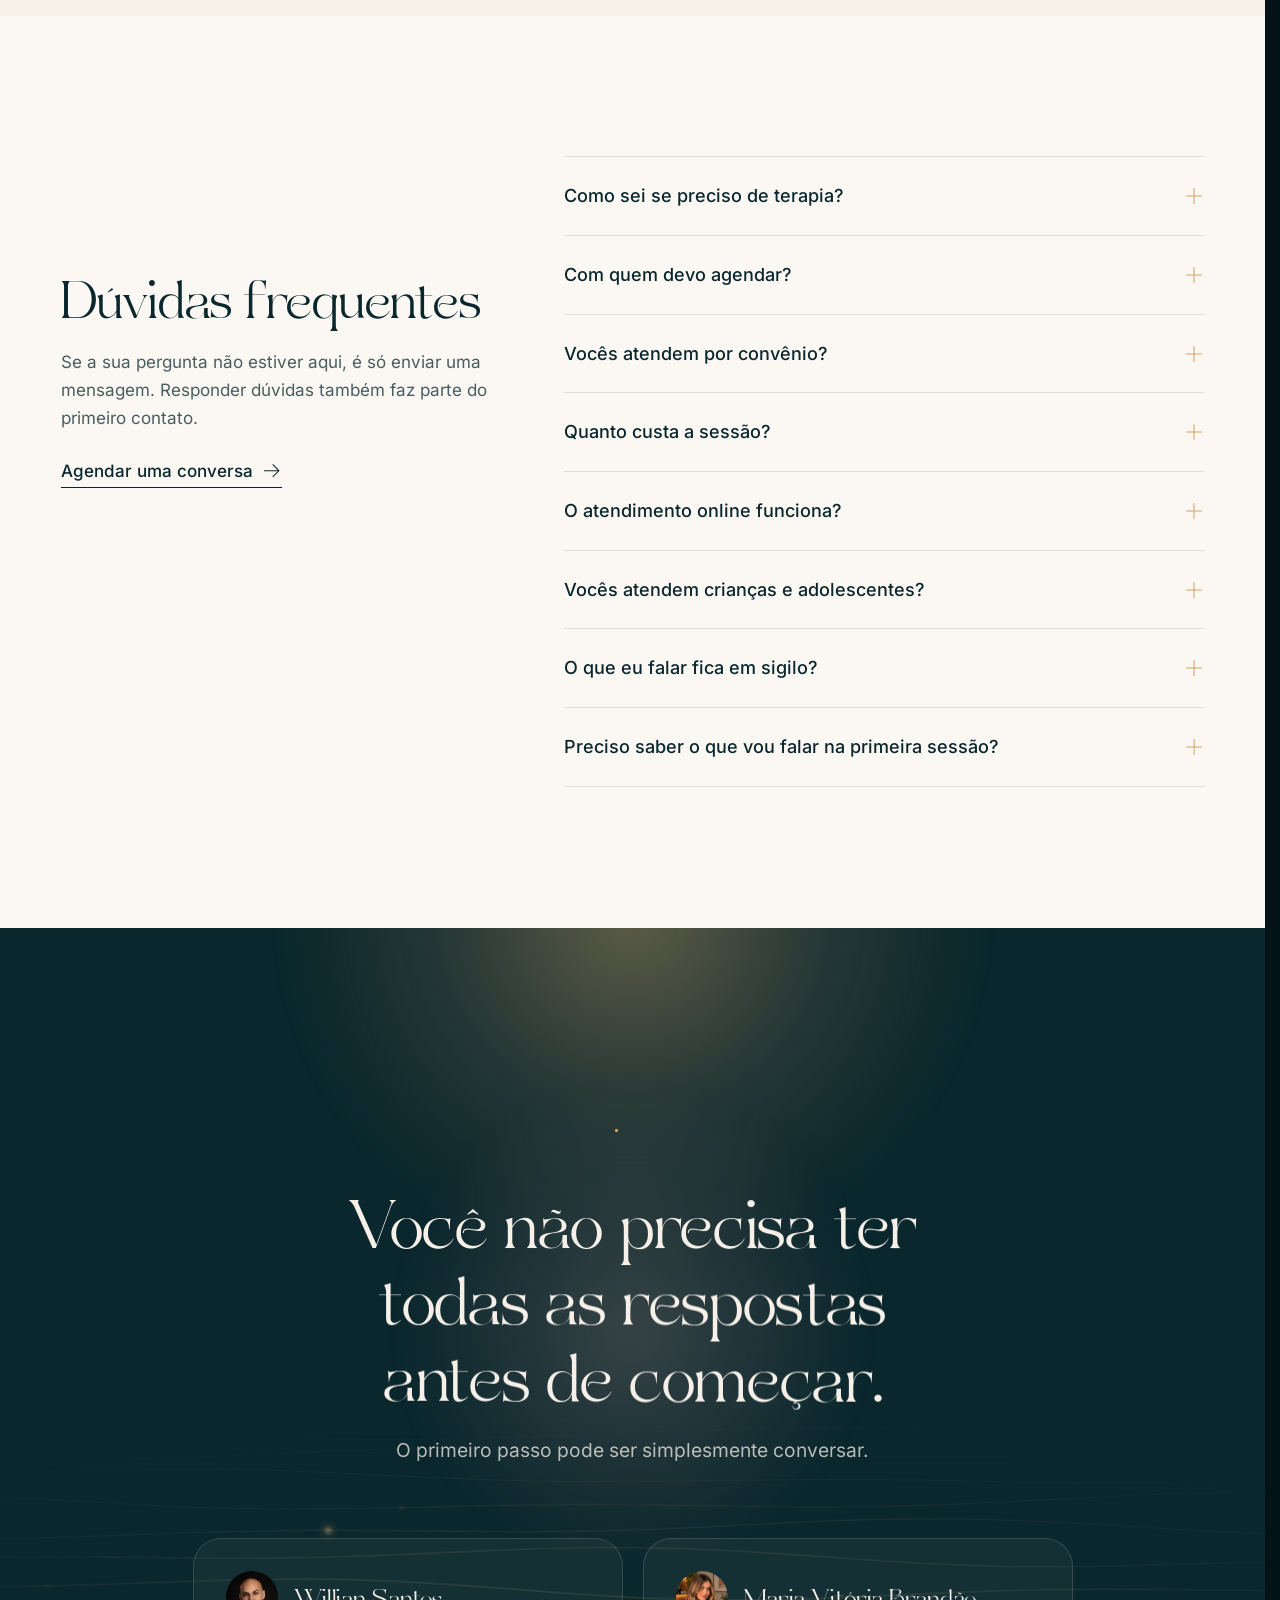
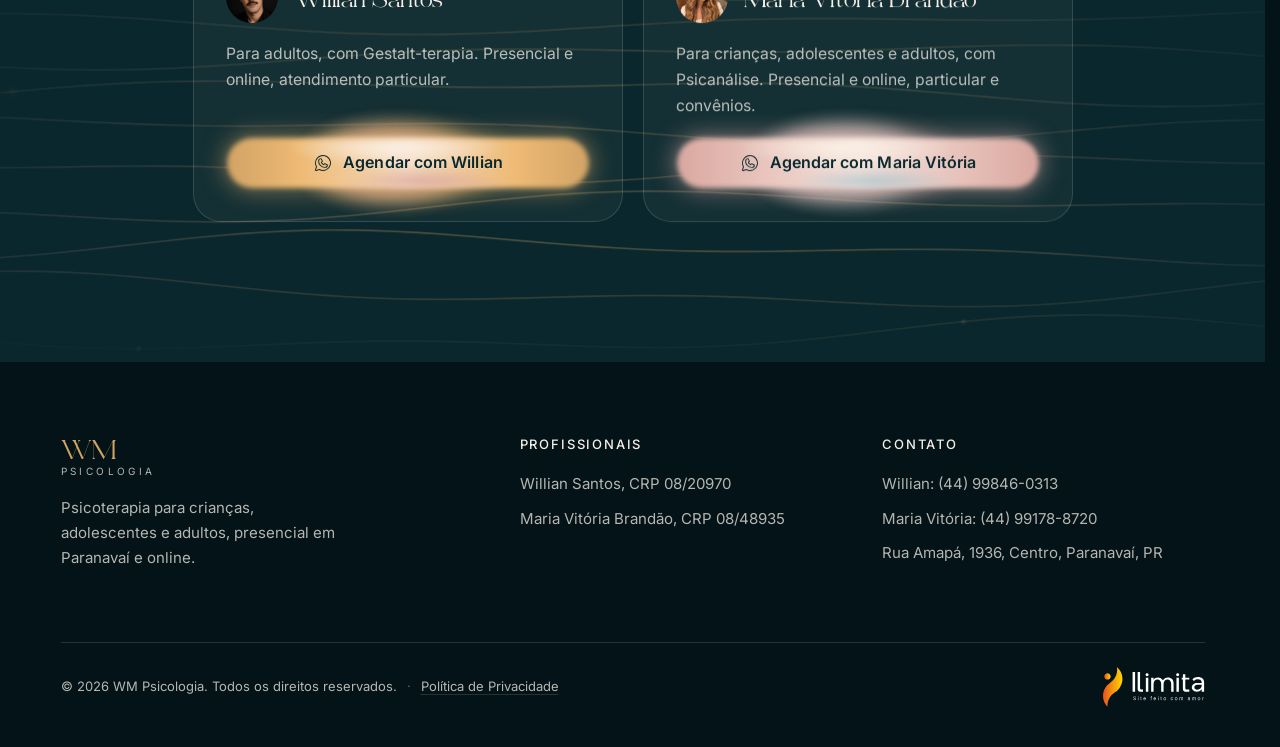
==== commit 2d20806a: "Adiciona tag do Google (GTM-5FRT9K2N) logo após o <head> em todas as páginas Co-Authored-By: Claude " ====
--- a/index.html
+++ b/index.html
@@ -1,6 +1,13 @@
 <!doctype html>
 <html lang="pt-BR">
 <head>
+  <!-- Google tag -->
+  <script async src="https://www.googletagmanager.com/gtm.js?id=GTM-5FRT9K2N"></script>
+  <script>
+    window.dataLayer = window.dataLayer || [];
+    function gtag(){dataLayer.push(arguments);}
+    gtag('js', new Date());
+  </script>
   <meta charset="utf-8">
   <meta name="viewport" content="width=device-width, initial-scale=1">
   <title>WM Psicologia | Psicoterapia em Paranavaí e online</title>
